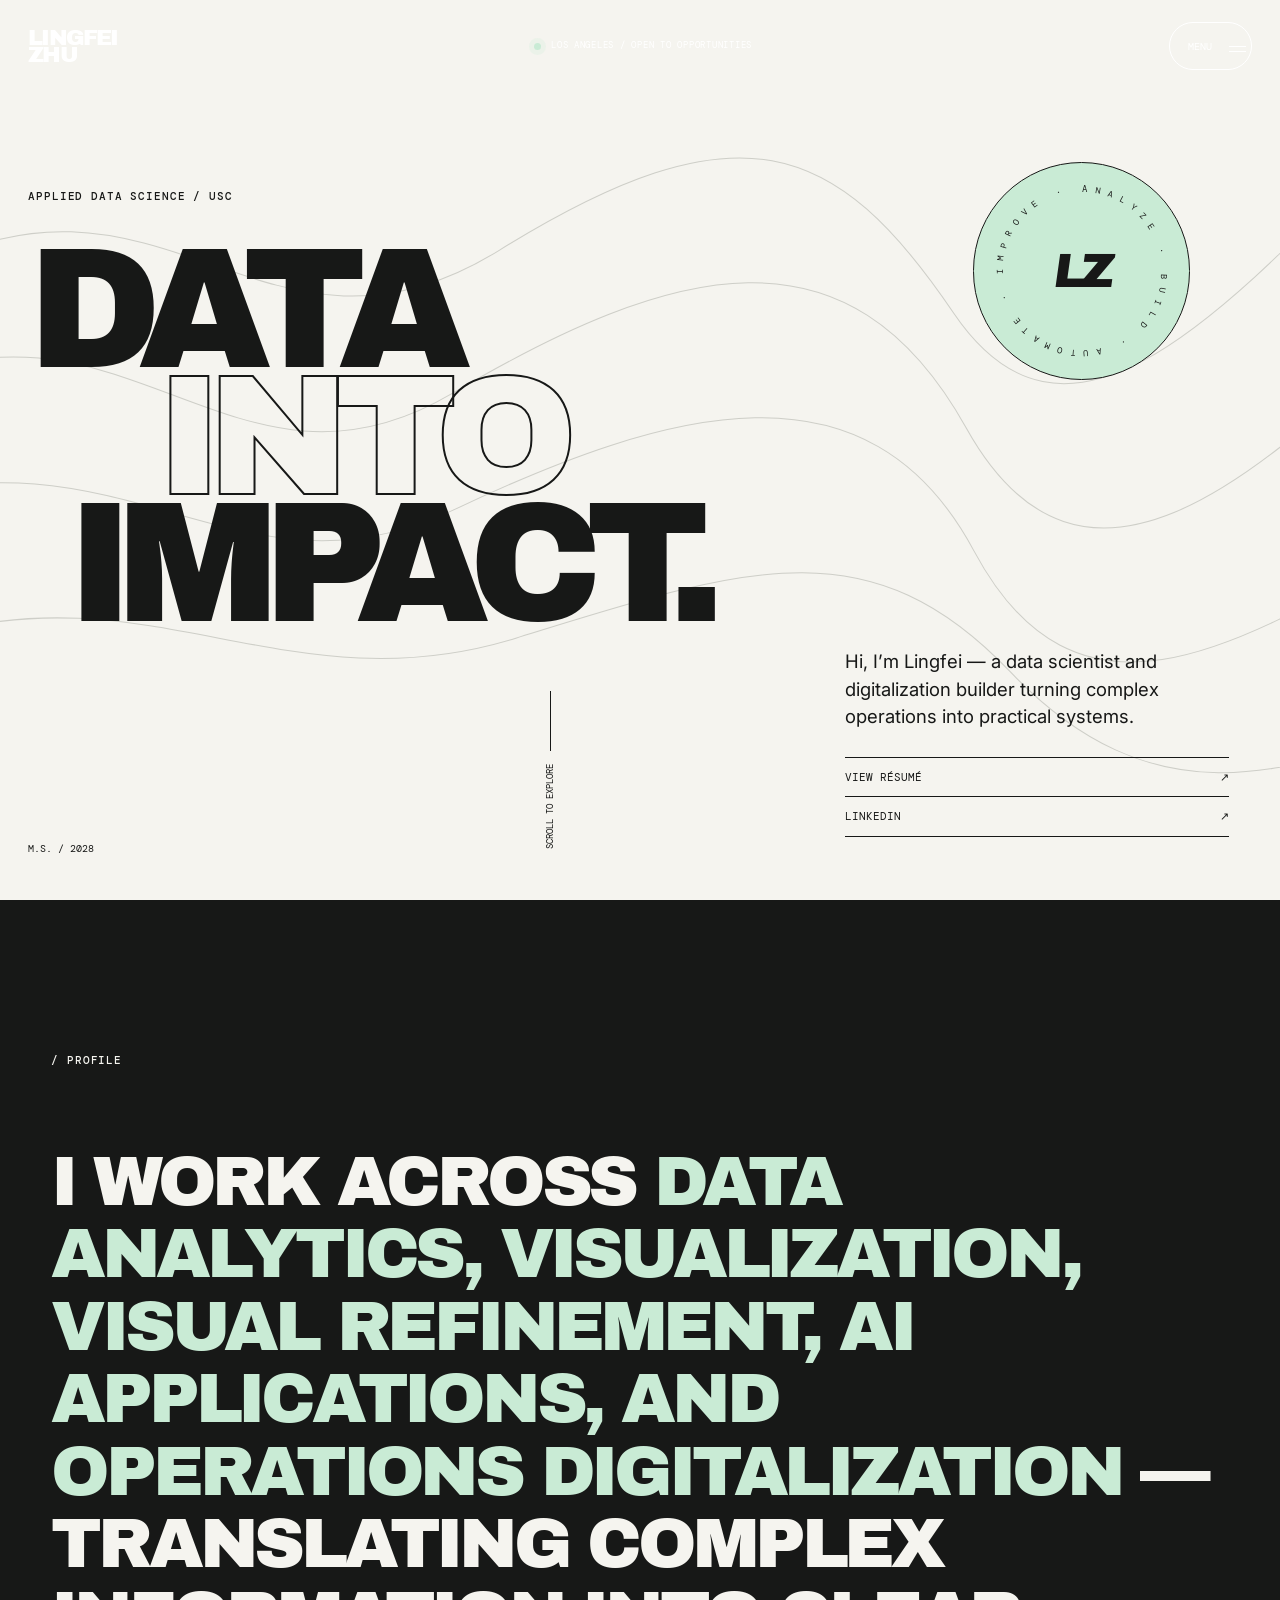
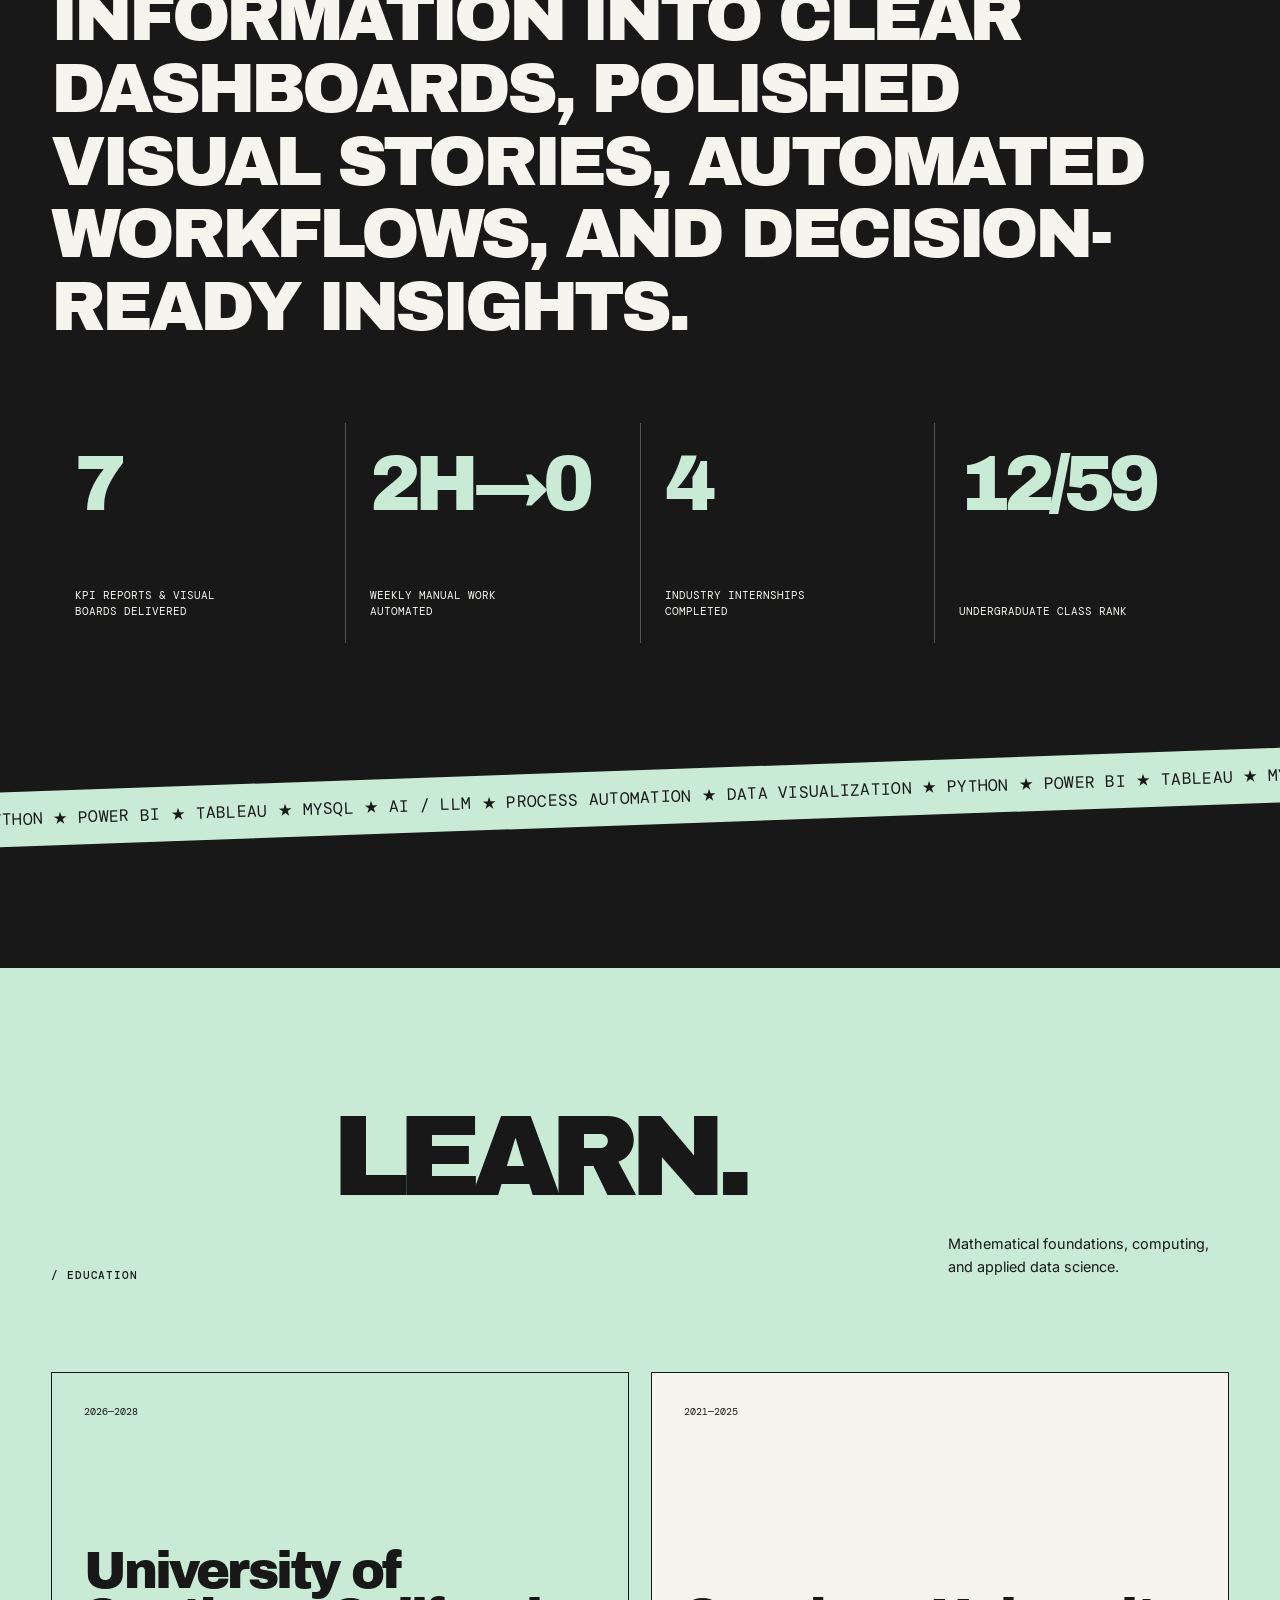
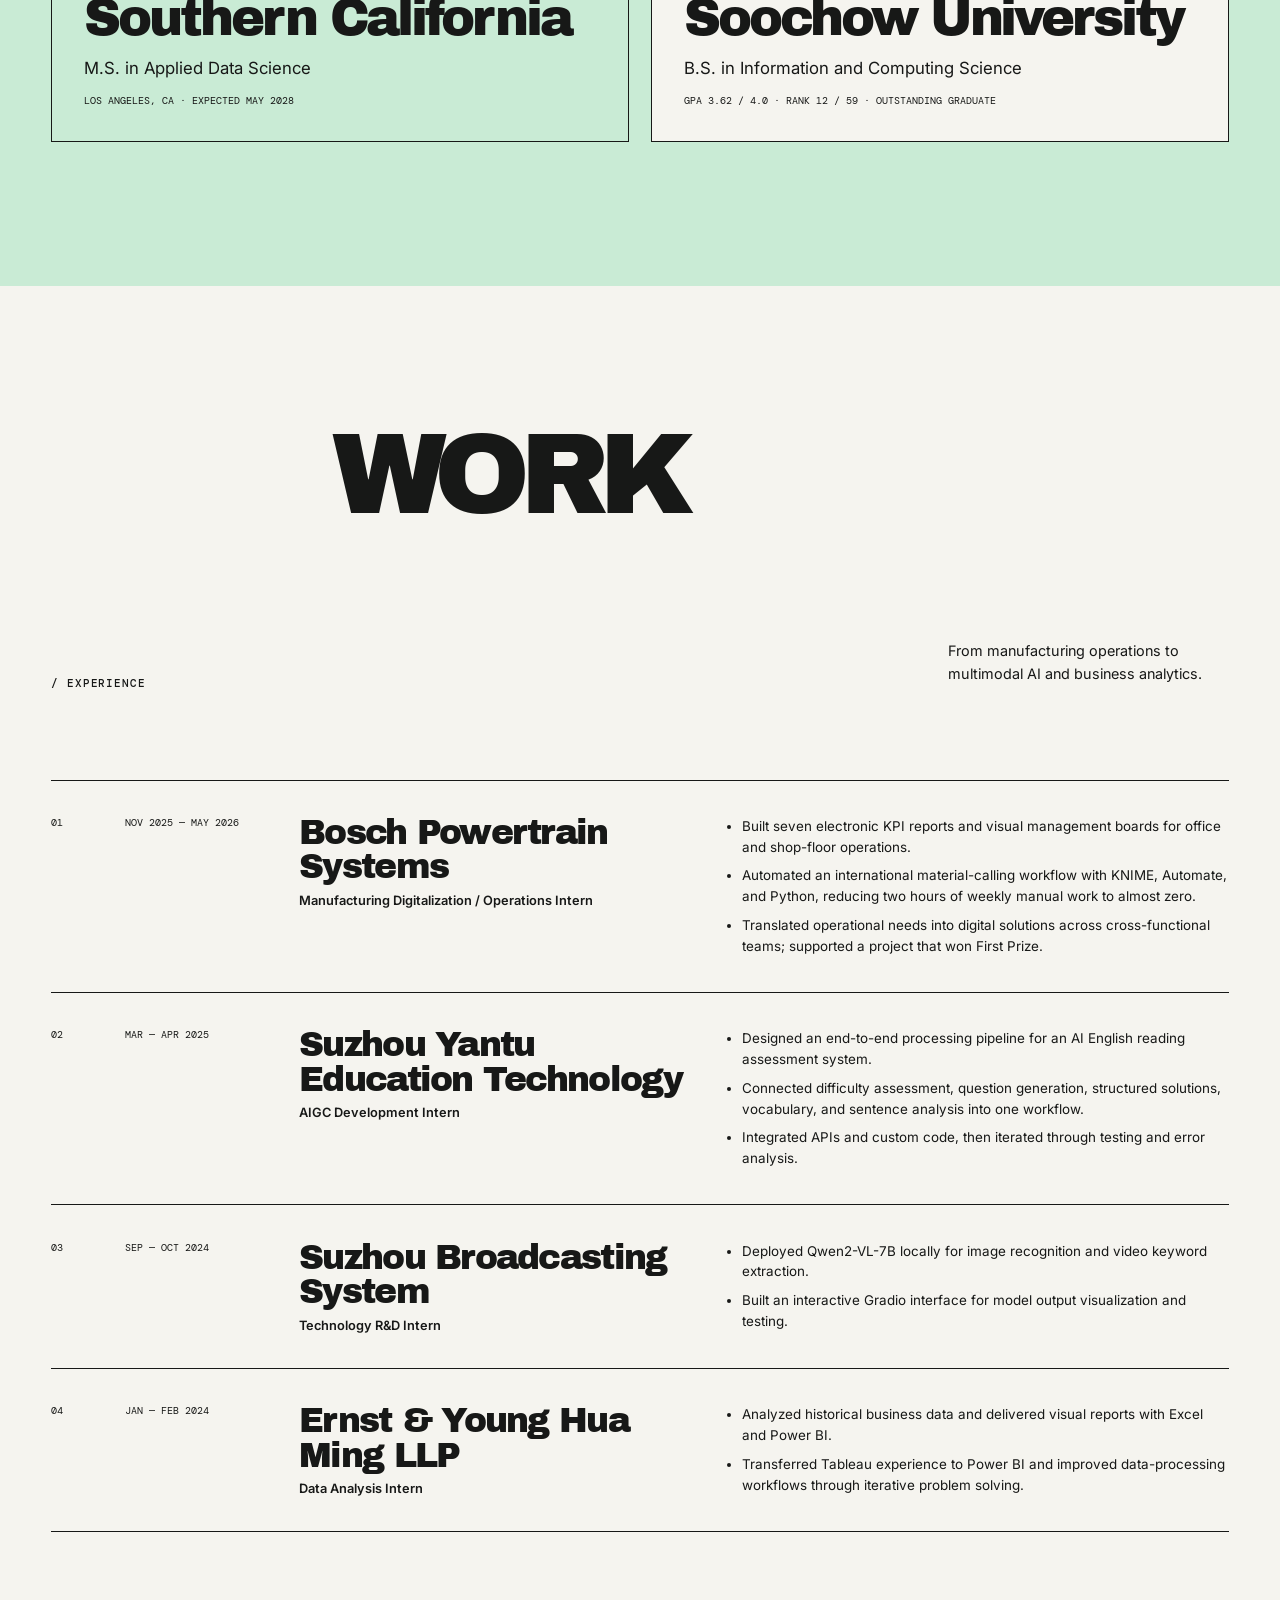
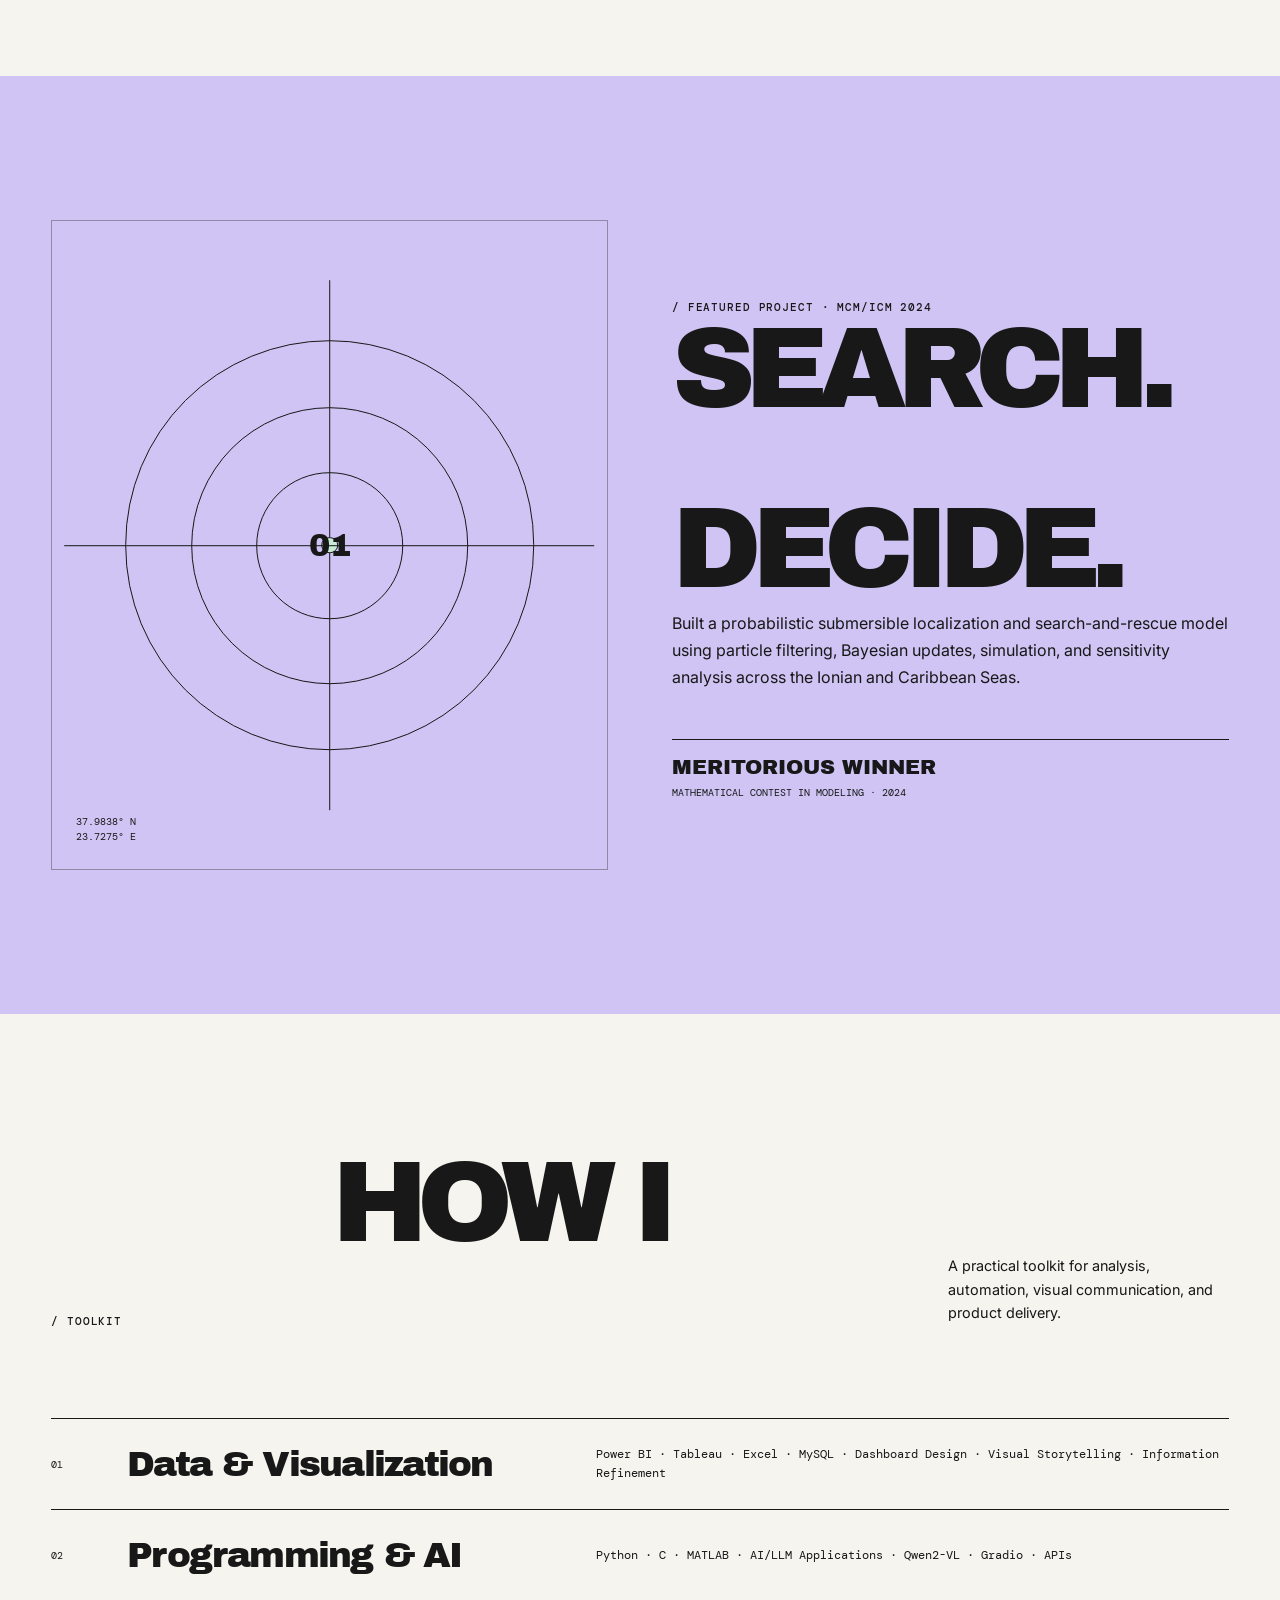
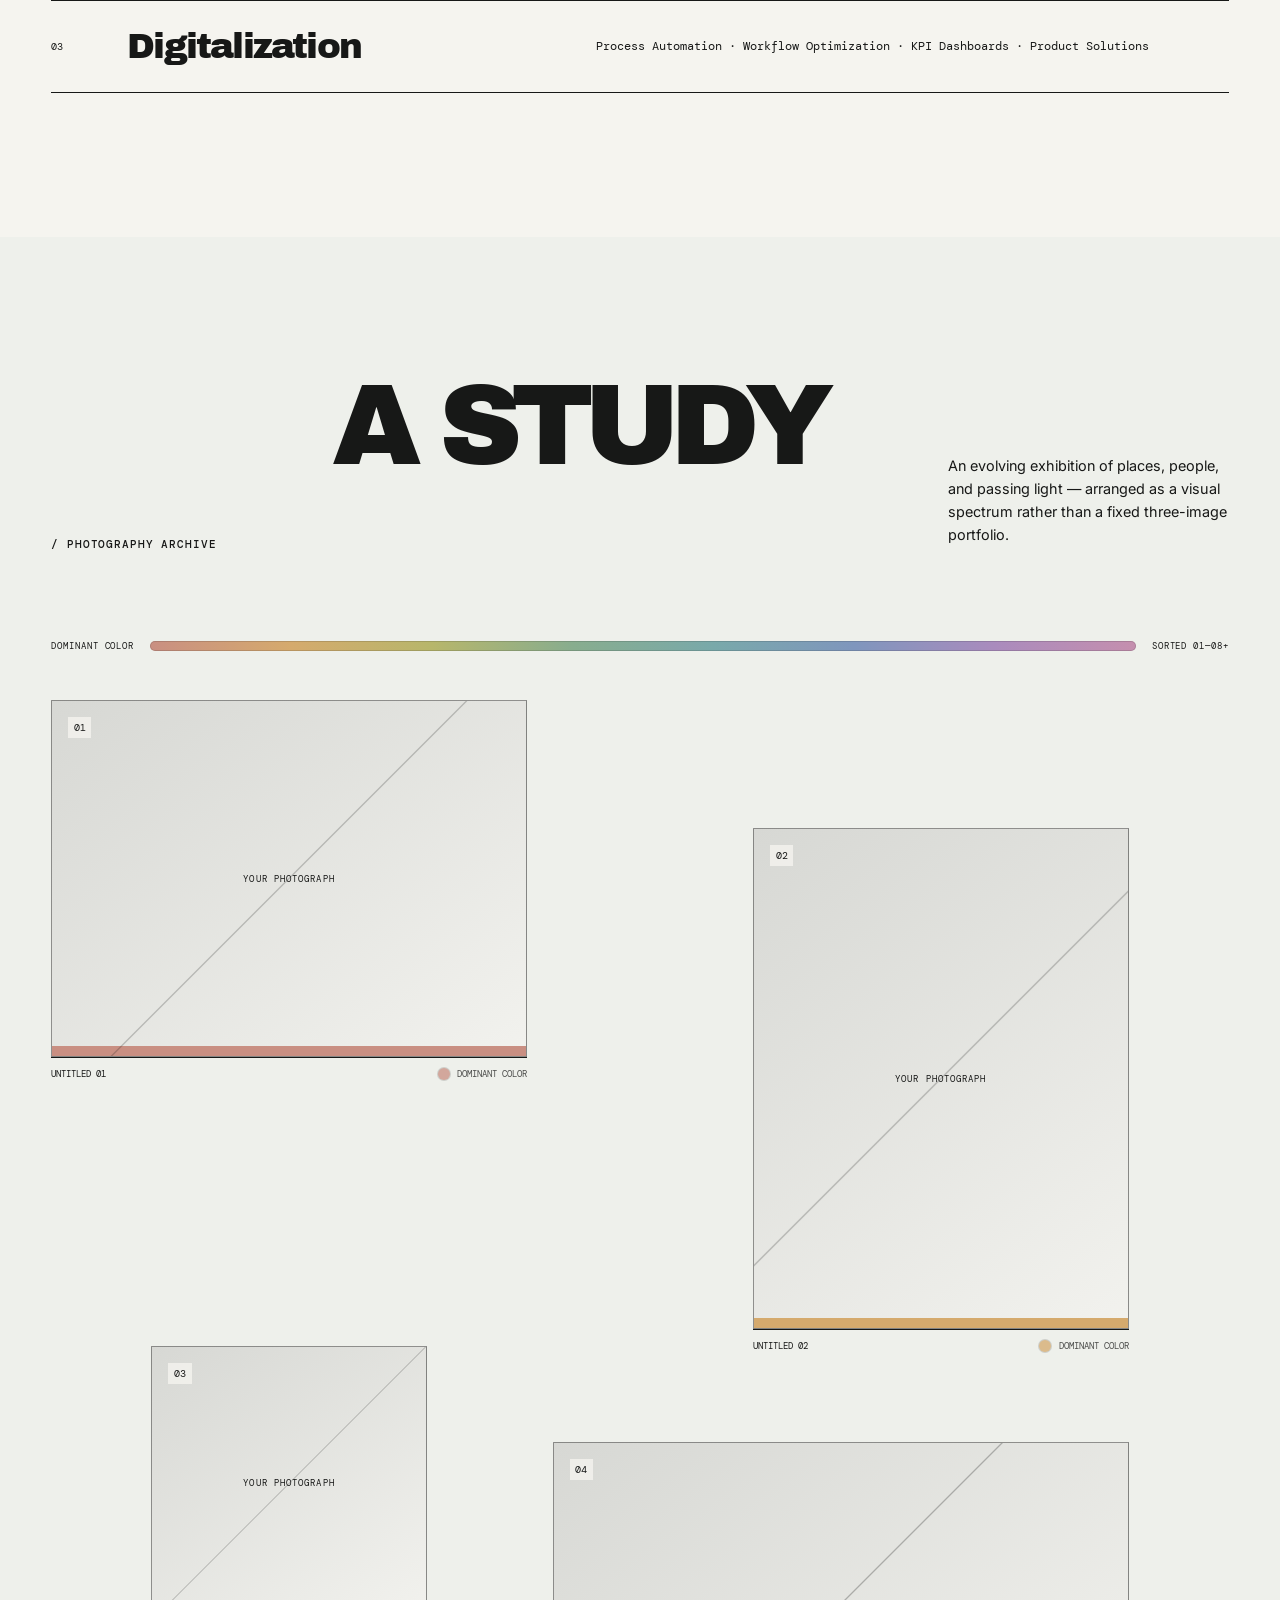
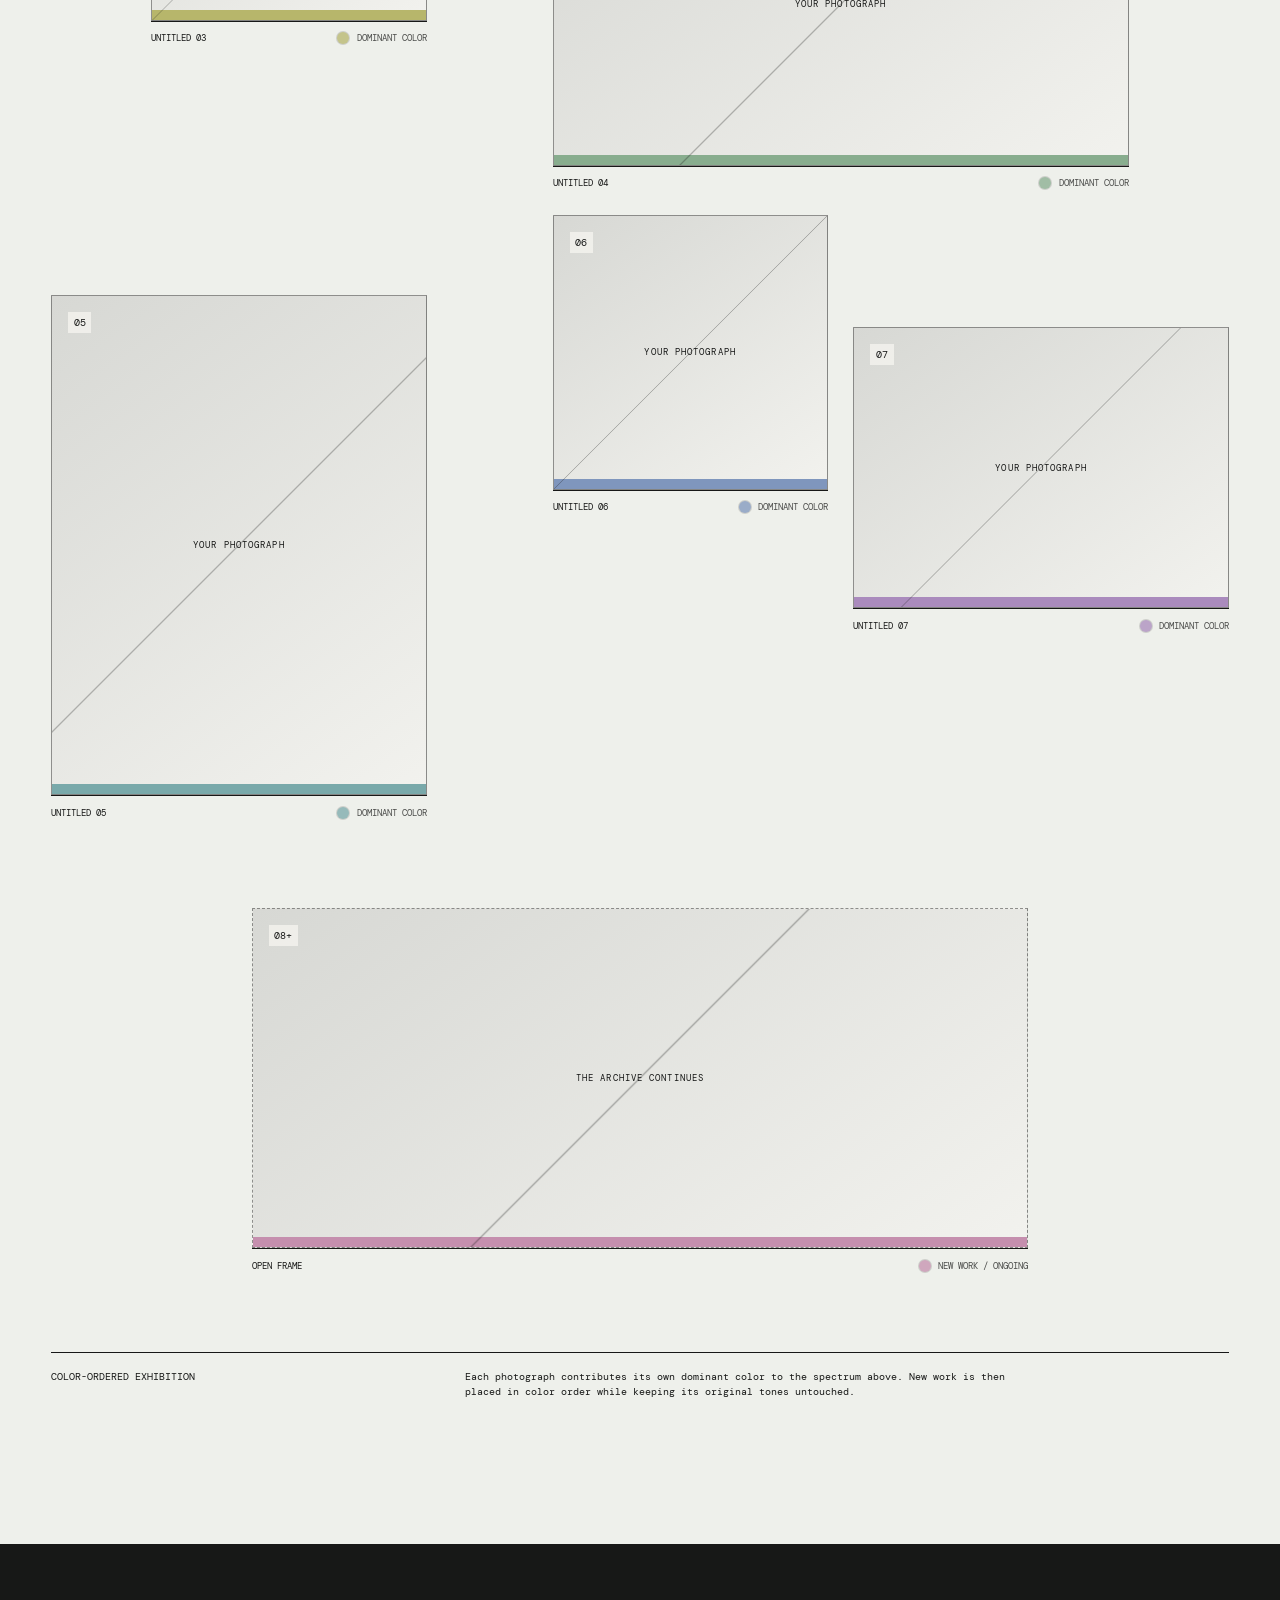
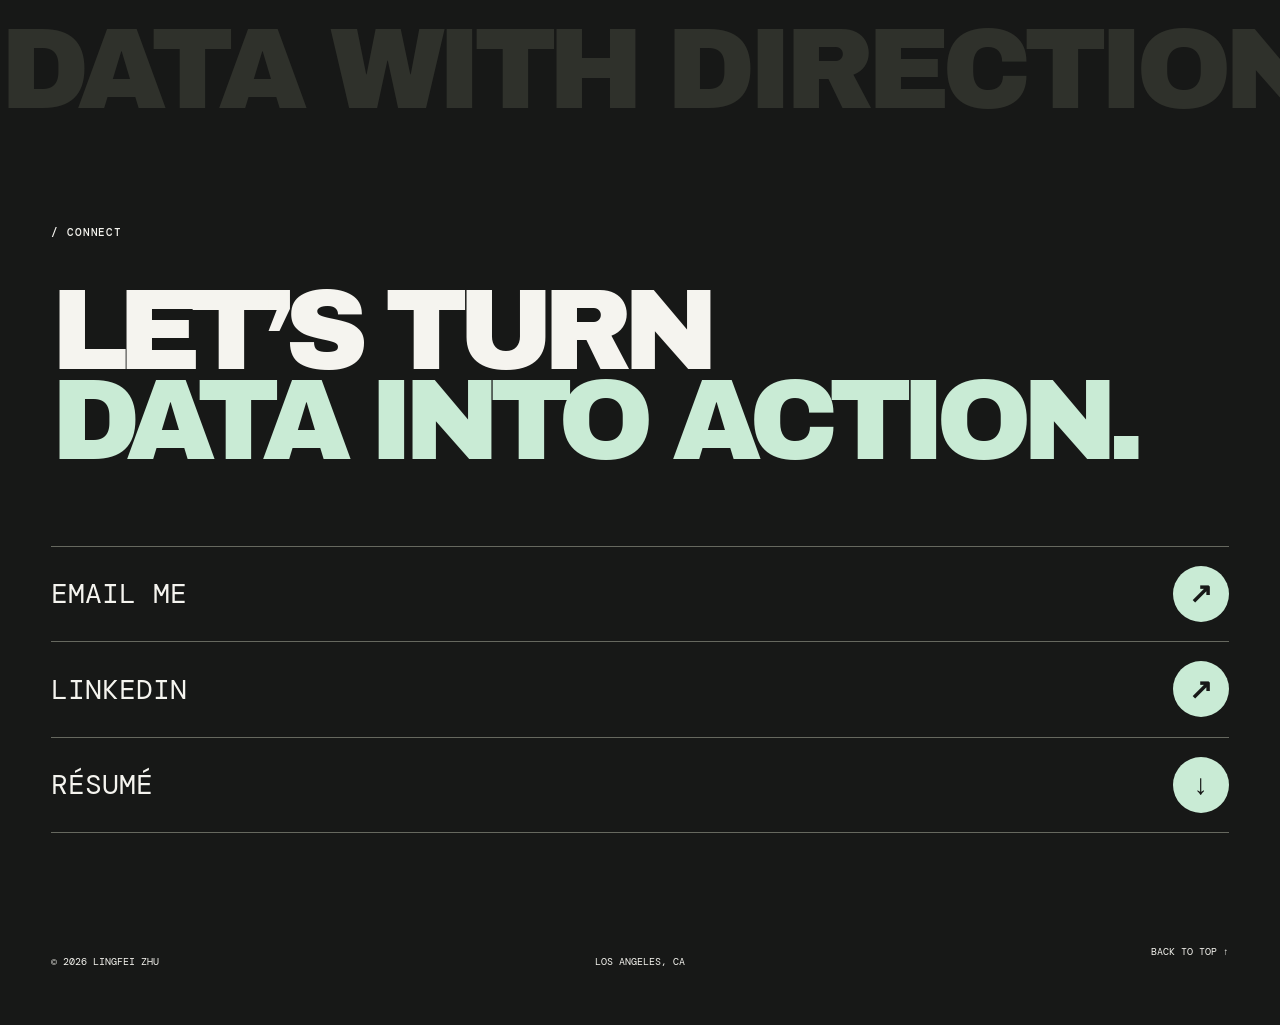
==== index.html @ fb50cec1 "Add files via upload" ====
<!doctype html>
<html lang="en">
<head>
  <meta charset="UTF-8" /><meta name="viewport" content="width=device-width, initial-scale=1.0" />
  <meta name="theme-color" content="#cfc4f4" />
  <meta name="description" content="Lingfei Zhu — Applied Data Science graduate student building practical data, AI, and digitalization solutions." />
  <title>Lingfei Zhu — Applied Data Science</title>
  <link rel="preconnect" href="https://fonts.googleapis.com" /><link rel="preconnect" href="https://fonts.gstatic.com" crossorigin />
  <link href="https://fonts.googleapis.com/css2?family=Archivo+Black&family=DM+Mono:wght@300;400;500&family=Inter:wght@400;500;600&display=swap" rel="stylesheet" />
  <link rel="stylesheet" href="styles.css" /><script src="script.js" defer></script>
</head>
<body>
  <div class="loader" aria-hidden="true"><div class="loader-mark">LZ<span>↗</span></div><p>LOADING PROFILE / <b data-loader-count>00</b></p></div>
  <header class="site-header">
    <a class="wordmark magnetic" href="#top" aria-label="Back to top"><span>LINGFEI</span><span>ZHU</span></a>
    <div class="status"><i></i> LOS ANGELES / OPEN TO OPPORTUNITIES</div>
    <button class="menu-toggle magnetic" type="button" aria-expanded="false" aria-controls="site-nav"><span>MENU</span><i></i><i></i></button>
    <nav id="site-nav" aria-label="Main navigation">
      <a href="#experience"><small>01</small>Experience</a><a href="#project"><small>02</small>Project</a><a href="#photography"><small>03</small>Photography</a><a href="#contact"><small>04</small>Contact</a>
      <div class="nav-foot">APPLIED DATA SCIENCE<br />DATA · AI · DIGITALIZATION</div>
    </nav>
  </header>
  <main id="top">
    <section class="hero" aria-labelledby="hero-title">
      <div class="contour" aria-hidden="true"><svg viewBox="0 0 1000 700" fill="none"><path d="M-80 219C125 96 203 310 390 194s263-87 355 49 215-5 354-146"/><path d="M-98 305c193-98 278 103 451 1s310-138 402 27 231 33 347-75"/><path d="M-105 394c201-69 290 83 459 3s324-123 407 32 212 71 357-12"/><path d="M-61 497c178-55 286 55 464 0s275-90 386 26 214 82 328 39"/></svg></div>
      <p class="eyebrow reveal">APPLIED DATA SCIENCE / USC</p>
      <h1 id="hero-title" class="reveal"><span>DATA</span><span class="outline">INTO</span><span>IMPACT.</span></h1>
      <div class="hero-orbit" aria-hidden="true"><span class="orbit-copy">ANALYZE · BUILD · AUTOMATE · IMPROVE · </span><b>LZ</b></div>
      <div class="hero-meta reveal"><p>Hi, I’m Lingfei — a data scientist and digitalization builder turning complex operations into practical systems.</p><div class="hero-actions"><a class="text-link magnetic" href="ZHU_LINGFEI_Resume.pdf" target="_blank">VIEW RÉSUMÉ <span>↗</span></a><a class="text-link magnetic" href="https://www.linkedin.com/in/lingfeizhu0505/" target="_blank" rel="noreferrer">LINKEDIN <span>↗</span></a></div></div>
      <div class="hero-index">M.S. / 2028</div><div class="scroll-cue">SCROLL TO EXPLORE <i></i></div>
    </section>

    <section class="intro section-pad">
      <p class="section-label reveal">/ PROFILE</p>
      <p class="intro-copy reveal">I work across <span>data analytics, visualization, visual refinement, AI applications, and operations digitalization</span> — translating complex information into clear dashboards, polished visual stories, automated workflows, and decision-ready insights.</p>
      <div class="stats reveal"><article><strong>7</strong><span>KPI reports &amp; visual boards delivered</span></article><article><strong>2H→0</strong><span>Weekly manual work automated</span></article><article><strong>4</strong><span>Industry internships completed</span></article><article><strong>12/59</strong><span>Undergraduate class rank</span></article></div>
      <div class="ticker" aria-hidden="true"><div>PYTHON ★ POWER BI ★ TABLEAU ★ MYSQL ★ AI / LLM ★ PROCESS AUTOMATION ★ DATA VISUALIZATION ★ PYTHON ★ POWER BI ★ TABLEAU ★ MYSQL ★ AI / LLM ★ PROCESS AUTOMATION ★ DATA VISUALIZATION ★ </div></div>
    </section>

    <section class="education section-pad" aria-labelledby="education-title">
      <div class="section-head reveal"><p class="section-label">/ EDUCATION</p><h2 id="education-title">LEARN.<br/><span>APPLY.</span></h2><p>Mathematical foundations, computing, and applied data science.</p></div>
      <div class="education-grid"><article class="education-card reveal"><div class="edu-year">2026—2028</div><h3>University of Southern California</h3><p>M.S. in Applied Data Science</p><small>LOS ANGELES, CA · EXPECTED MAY 2028</small></article><article class="education-card reveal"><div class="edu-year">2021—2025</div><h3>Soochow University</h3><p>B.S. in Information and Computing Science</p><small>GPA 3.62 / 4.0 · RANK 12 / 59 · OUTSTANDING GRADUATE</small></article></div>
    </section>

    <section id="experience" class="experience section-pad" aria-labelledby="experience-title">
      <div class="section-head reveal"><p class="section-label">/ EXPERIENCE</p><h2 id="experience-title">WORK<br/><span>IN MOTION.</span></h2><p>From manufacturing operations to multimodal AI and business analytics.</p></div>
      <div class="timeline">
        <article class="role reveal"><div class="role-no">01</div><div class="role-date">NOV 2025 — MAY 2026</div><div class="role-main"><h3>Bosch Powertrain Systems</h3><p>Manufacturing Digitalization / Operations Intern</p></div><ul><li>Built seven electronic KPI reports and visual management boards for office and shop-floor operations.</li><li>Automated an international material-calling workflow with KNIME, Automate, and Python, reducing two hours of weekly manual work to almost zero.</li><li>Translated operational needs into digital solutions across cross-functional teams; supported a project that won First Prize.</li></ul></article>
        <article class="role reveal"><div class="role-no">02</div><div class="role-date">MAR — APR 2025</div><div class="role-main"><h3>Suzhou Yantu Education Technology</h3><p>AIGC Development Intern</p></div><ul><li>Designed an end-to-end processing pipeline for an AI English reading assessment system.</li><li>Connected difficulty assessment, question generation, structured solutions, vocabulary, and sentence analysis into one workflow.</li><li>Integrated APIs and custom code, then iterated through testing and error analysis.</li></ul></article>
        <article class="role reveal"><div class="role-no">03</div><div class="role-date">SEP — OCT 2024</div><div class="role-main"><h3>Suzhou Broadcasting System</h3><p>Technology R&amp;D Intern</p></div><ul><li>Deployed Qwen2-VL-7B locally for image recognition and video keyword extraction.</li><li>Built an interactive Gradio interface for model output visualization and testing.</li></ul></article>
        <article class="role reveal"><div class="role-no">04</div><div class="role-date">JAN — FEB 2024</div><div class="role-main"><h3>Ernst &amp; Young Hua Ming LLP</h3><p>Data Analysis Intern</p></div><ul><li>Analyzed historical business data and delivered visual reports with Excel and Power BI.</li><li>Transferred Tableau experience to Power BI and improved data-processing workflows through iterative problem solving.</li></ul></article>
      </div>
    </section>

    <section id="project" class="project section-pad" aria-labelledby="project-title"><div class="project-visual" aria-hidden="true"><div class="sonar"><i></i><i></i><i></i><b>01</b></div><div class="coordinates">37.9838° N<br/>23.7275° E</div></div><div class="project-copy reveal"><p class="section-label">/ FEATURED PROJECT · MCM/ICM 2024</p><h2 id="project-title">SEARCH.<br/><span>LOCATE.</span><br/>DECIDE.</h2><p>Built a probabilistic submersible localization and search-and-rescue model using particle filtering, Bayesian updates, simulation, and sensitivity analysis across the Ionian and Caribbean Seas.</p><div class="project-award"><strong>MERITORIOUS WINNER</strong><span>MATHEMATICAL CONTEST IN MODELING · 2024</span></div></div></section>

    <section class="skills section-pad" aria-labelledby="skills-title"><div class="section-head reveal"><p class="section-label">/ TOOLKIT</p><h2 id="skills-title">HOW I<br/><span>BUILD.</span></h2><p>A practical toolkit for analysis, automation, visual communication, and product delivery.</p></div><div class="skill-list reveal"><article><span>01</span><h3>Data &amp; Visualization</h3><p>Power BI · Tableau · Excel · MySQL · Dashboard Design · Visual Storytelling · Information Refinement</p></article><article><span>02</span><h3>Programming &amp; AI</h3><p>Python · C · MATLAB · AI/LLM Applications · Qwen2-VL · Gradio · APIs</p></article><article><span>03</span><h3>Digitalization</h3><p>Process Automation · Workflow Optimization · KPI Dashboards · Product Solutions</p></article></div></section>

    <section id="photography" class="photography section-pad" aria-labelledby="photography-title">
      <div class="photo-head reveal"><p class="section-label">/ PHOTOGRAPHY ARCHIVE</p><h2 id="photography-title">A STUDY<br/><span>IN COLOR.</span></h2><p>An evolving exhibition of places, people, and passing light — arranged as a visual spectrum rather than a fixed three-image portfolio.</p></div>
      <div class="gallery-spectrum reveal" aria-label="Photographs sorted by their dominant colors"><span>DOMINANT COLOR</span><i data-photo-spectrum></i><span>SORTED 01—08+</span></div>
      <div class="exhibition-grid">
        <figure class="exhibit reveal" data-hue="10" data-color="#c98f82" style="--photo-color:#c98f82"><div><b>01</b><span>YOUR PHOTOGRAPH</span></div><figcaption><em>UNTITLED 01</em><small>DOMINANT COLOR</small></figcaption></figure>
        <figure class="exhibit reveal" data-hue="35" data-color="#d5aa6d" style="--photo-color:#d5aa6d"><div><b>02</b><span>YOUR PHOTOGRAPH</span></div><figcaption><em>UNTITLED 02</em><small>DOMINANT COLOR</small></figcaption></figure>
        <figure class="exhibit reveal" data-hue="72" data-color="#b7b66b" style="--photo-color:#b7b66b"><div><b>03</b><span>YOUR PHOTOGRAPH</span></div><figcaption><em>UNTITLED 03</em><small>DOMINANT COLOR</small></figcaption></figure>
        <figure class="exhibit reveal" data-hue="127" data-color="#88ad8e" style="--photo-color:#88ad8e"><div><b>04</b><span>YOUR PHOTOGRAPH</span></div><figcaption><em>UNTITLED 04</em><small>DOMINANT COLOR</small></figcaption></figure>
        <figure class="exhibit reveal" data-hue="181" data-color="#79a9aa" style="--photo-color:#79a9aa"><div><b>05</b><span>YOUR PHOTOGRAPH</span></div><figcaption><em>UNTITLED 05</em><small>DOMINANT COLOR</small></figcaption></figure>
        <figure class="exhibit reveal" data-hue="219" data-color="#7f96bd" style="--photo-color:#7f96bd"><div><b>06</b><span>YOUR PHOTOGRAPH</span></div><figcaption><em>UNTITLED 06</em><small>DOMINANT COLOR</small></figcaption></figure>
        <figure class="exhibit reveal" data-hue="280" data-color="#aa8bbd" style="--photo-color:#aa8bbd"><div><b>07</b><span>YOUR PHOTOGRAPH</span></div><figcaption><em>UNTITLED 07</em><small>DOMINANT COLOR</small></figcaption></figure>
        <figure class="exhibit reveal" data-hue="328" data-color="#c58fae" style="--photo-color:#c58fae"><div><b>08+</b><span>THE ARCHIVE CONTINUES</span></div><figcaption><em>OPEN FRAME</em><small>NEW WORK / ONGOING</small></figcaption></figure>
      </div>
      <div class="archive-foot reveal"><p>COLOR-ORDERED EXHIBITION</p><p>Each photograph contributes its own dominant color to the spectrum above. New work is then placed in color order while keeping its original tones untouched.</p></div>
    </section>

    <section id="contact" class="contact" aria-labelledby="contact-title"><div class="contact-track" aria-hidden="true">DATA WITH DIRECTION · DATA WITH DIRECTION · </div><div class="contact-inner"><p class="section-label reveal">/ CONNECT</p><h2 id="contact-title" class="reveal">LET’S TURN<br/><span>DATA INTO ACTION.</span></h2><div class="contact-links reveal"><a class="contact-button magnetic" href="mailto:ztavel0505@gmail.com"><span>EMAIL ME</span><b>↗</b></a><a class="contact-button magnetic" href="https://www.linkedin.com/in/lingfeizhu0505/" target="_blank" rel="noreferrer"><span>LINKEDIN</span><b>↗</b></a><a class="contact-button magnetic" href="ZHU_LINGFEI_Resume.pdf" target="_blank"><span>RÉSUMÉ</span><b>↓</b></a></div><div class="contact-foot"><p>© <span data-year></span> LINGFEI ZHU</p><p>LOS ANGELES, CA</p><a href="#top">BACK TO TOP ↑</a></div></div></section>
  </main>
</body>
</html>
---- styles.css ----
:root{--ink:#171817;--paper:#f5f4ef;--acid:#c9ebd5;--soft:#dce5de;--violet:#cfc4f4;--lavender:#d9cff5;--mint:#c9ebd5;--mono:"DM Mono",monospace;--display:"Archivo Black",sans-serif;--body:"Inter",sans-serif}*{box-sizing:border-box}html{scroll-behavior:smooth}body{margin:0;overflow-x:hidden;background:var(--paper);color:var(--ink);font-family:var(--body)}a{color:inherit;text-decoration:none}button{color:inherit}::selection{background:var(--violet);color:var(--ink)}
.loader{position:fixed;inset:0;z-index:100;display:grid;place-items:center;background:var(--acid);clip-path:inset(0);transition:clip-path 1s cubic-bezier(.77,0,.18,1)}.loader.done{clip-path:inset(0 0 100% 0);pointer-events:none}.loader-mark{font:4.2rem/1 var(--display);letter-spacing:-.12em;transform:skew(-8deg)}.loader-mark span{margin-left:.2em;font-size:1.3rem;vertical-align:top}.loader p{position:absolute;bottom:2rem;font:500 .68rem/1 var(--mono);letter-spacing:.08em}
.site-header{position:fixed;z-index:50;inset:0 0 auto;height:92px;display:flex;align-items:center;justify-content:space-between;padding:15px 2.2vw;color:var(--ink)}.wordmark{position:relative;z-index:2;display:flex;flex-direction:column;color:#fff;font:1.4rem/.77 var(--display);letter-spacing:-.08em;mix-blend-mode:difference}.status{position:relative;z-index:2;display:flex;align-items:center;gap:.6rem;color:#fff;font:.58rem/1 var(--mono);letter-spacing:.08em;mix-blend-mode:difference}.status i{width:7px;height:7px;border-radius:50%;background:var(--mint);box-shadow:0 0 0 5px rgba(201,235,213,.22)}.menu-toggle{position:relative;z-index:2;width:83px;height:48px;display:grid;grid-template-columns:1fr 20px;place-items:center;border:1px solid;border-radius:100px;background:transparent;color:#fff;font:.62rem var(--mono);cursor:pointer;mix-blend-mode:difference}.menu-toggle i{grid-column:2;position:absolute;width:17px;height:1px;background:currentColor;transition:transform .35s}.menu-toggle i:last-child{transform:translateY(5px)}.menu-toggle[aria-expanded=true] i{transform:rotate(45deg)}.menu-toggle[aria-expanded=true] i:last-child{transform:rotate(-45deg)}nav{position:fixed;z-index:1;inset:0;padding:15vh 7vw 6vh;display:flex;flex-direction:column;justify-content:center;background:var(--violet);clip-path:circle(0 at calc(100% - 5vw) 45px);transition:clip-path .8s cubic-bezier(.75,0,.2,1)}nav.open{clip-path:circle(150% at calc(100% - 5vw) 45px)}.site-header:has(nav.open) .wordmark,.site-header:has(nav.open) .status,.site-header:has(nav.open) .menu-toggle{color:var(--ink);mix-blend-mode:normal}nav a{width:max-content;font:clamp(3.2rem,7.5vw,7rem)/.88 var(--display);text-transform:uppercase;letter-spacing:-.085em;transition:transform .25s}nav a:hover{transform:translateX(2vw)}nav a small{display:inline-block;width:3.5rem;font:.65rem var(--mono);letter-spacing:0;vertical-align:top}.nav-foot{margin-top:4vh;font:.64rem/1.5 var(--mono)}
.hero{position:relative;min-height:100svh;padding:20vh 2.2vw 5vh;overflow:hidden}.contour{position:absolute;inset:0;opacity:.5;pointer-events:none}.contour svg{width:100%;height:100%;stroke:#a8aaa2;stroke-width:.8;vector-effect:non-scaling-stroke}.eyebrow,.section-label{position:relative;z-index:2;font:500 .68rem/1 var(--mono);letter-spacing:.08em}.hero h1{position:relative;z-index:2;display:flex;flex-direction:column;width:max-content;margin:5vh 0 0;font:clamp(4.5rem,13.4vw,13rem)/.74 var(--display);letter-spacing:-.095em;text-transform:uppercase}.hero h1 .outline{color:transparent;-webkit-text-stroke:2px var(--ink);transform:translateX(10vw)}.hero h1 span:last-child{transform:translateX(3vw)}.hero-orbit{position:absolute;z-index:3;top:18%;right:7%;width:clamp(130px,17vw,240px);aspect-ratio:1;display:grid;place-items:center;border:1px solid;border-radius:50%;background:var(--acid);animation:float 5s ease-in-out infinite}.hero-orbit b{font:3rem/1 var(--display);letter-spacing:-.12em;transform:skew(-8deg)}.orbit-copy{position:absolute;inset:6px;font:.54rem var(--mono);letter-spacing:.08em;animation:spin 12s linear infinite}.hero-meta{position:absolute;right:4vw;bottom:7vh;z-index:2;width:30vw;min-width:300px}.hero-meta>p{font-size:clamp(1rem,1.45vw,1.35rem);line-height:1.5}.hero-actions{margin-top:1.6rem}.text-link{display:flex;justify-content:space-between;padding:.8rem 0;border-top:1px solid;font:.66rem var(--mono)}.text-link:last-child{border-bottom:1px solid}.hero-index{position:absolute;left:2.2vw;bottom:5vh;font:.6rem var(--mono)}.scroll-cue{position:absolute;bottom:5vh;left:43%;display:flex;align-items:center;gap:.8rem;font:.55rem var(--mono);transform:rotate(-90deg);transform-origin:left center}.scroll-cue i{width:60px;height:1px;background:var(--ink);transform-origin:left;animation:pulse 1.7s ease-in-out infinite}
.section-pad{padding:9rem 4vw}.intro{position:relative;overflow:hidden;background:var(--ink);color:var(--paper)}.intro-copy{max-width:1200px;margin:5rem 0;font:clamp(2.5rem,5.5vw,5.5rem)/1.03 var(--display);letter-spacing:-.06em;text-transform:uppercase}.intro-copy span{color:var(--acid)}.stats{display:grid;grid-template-columns:repeat(4,1fr);gap:1px;margin-bottom:8rem;background:#55574f}.stats article{min-height:220px;padding:1.5rem;display:flex;flex-direction:column;justify-content:space-between;background:var(--ink)}.stats strong{color:var(--acid);font:clamp(3rem,6vw,6rem)/1 var(--display);letter-spacing:-.08em}.stats span{max-width:180px;font:.68rem/1.5 var(--mono);text-transform:uppercase}.ticker{margin-inline:-4vw;padding-block:1rem;overflow:hidden;background:var(--acid);color:var(--ink);white-space:nowrap;transform:rotate(-2deg) scale(1.03)}.ticker div{width:max-content;font:1rem var(--mono);animation:marquee 28s linear infinite}
.section-head{display:grid;grid-template-columns:1fr 2.2fr 1fr;align-items:end;margin-bottom:5rem}.section-head h2,.project h2,.photo-head h2,.contact h2{margin:0;font:clamp(4rem,9vw,9rem)/.78 var(--display);letter-spacing:-.09em}.section-head h2 span,.project h2 span,.photo-head h2 span,.contact h2 span{color:transparent;-webkit-text-stroke:1.5px currentColor}.section-head>p:last-child{font-size:.9rem;line-height:1.6}.education{background:var(--acid)}.education-grid{display:grid;grid-template-columns:1fr 1fr;gap:1.4rem}.education-card{min-height:370px;padding:2rem;display:flex;flex-direction:column;border:1px solid}.education-card:nth-child(2){background:var(--paper)}.edu-year{font:.65rem var(--mono)}.education-card h3{max-width:700px;margin:auto 0 1rem;font:clamp(2.2rem,4vw,4.5rem)/.92 var(--display);letter-spacing:-.06em}.education-card p{margin:0 0 1rem;font-size:1.05rem}.education-card small{font:.62rem/1.5 var(--mono)}
.experience{background:var(--paper)}.timeline{border-top:1px solid}.role{display:grid;grid-template-columns:50px 150px minmax(280px,1.2fr) 1.5fr;gap:1.5rem;padding:2.2rem 0;border-bottom:1px solid}.role-no,.role-date{font:.6rem/1.4 var(--mono)}.role-main h3{margin:0 0 .5rem;font:clamp(1.5rem,2.7vw,3rem)/1 var(--display);letter-spacing:-.05em}.role-main p{margin:0;font-size:.8rem;font-weight:600}.role ul{margin:0;padding-left:1rem;font-size:.84rem;line-height:1.55}.role li+li{margin-top:.5rem}
.project{display:grid;grid-template-columns:1fr 1fr;gap:5vw;min-height:100vh;background:var(--violet);color:var(--ink)}.project-visual{position:relative;min-height:650px;overflow:hidden;border:1px solid rgba(23,24,23,.35)}.sonar{position:absolute;inset:50% auto auto 50%;width:min(32vw,480px);aspect-ratio:1;border:1px solid;border-radius:50%;transform:translate(-50%,-50%)}.sonar i{position:absolute;inset:16%;border:1px solid;border-radius:50%}.sonar i:nth-child(2){inset:32%}.sonar i:nth-child(3){inset:48%;background:var(--mint)}.sonar:before,.sonar:after{content:"";position:absolute;background:var(--ink)}.sonar:before{left:50%;top:-15%;width:1px;height:130%}.sonar:after{top:50%;left:-15%;height:1px;width:130%}.sonar b{position:absolute;z-index:2;left:50%;top:50%;color:var(--ink);font:2rem var(--display);transform:translate(-50%,-50%)}.coordinates{position:absolute;left:1.5rem;bottom:1.5rem;font:.62rem/1.6 var(--mono)}.project-copy{align-self:center}.project-copy>p:nth-of-type(2){max-width:650px;font-size:1rem;line-height:1.7}.project-award{margin-top:3rem;padding-top:1rem;display:flex;flex-direction:column;gap:.5rem;border-top:1px solid}.project-award strong{font:1.3rem var(--display)}.project-award span{font:.6rem var(--mono)}
.skills{background:var(--paper)}.skill-list{border-top:1px solid}.skill-list article{display:grid;grid-template-columns:60px 1fr 1.4fr;align-items:center;gap:1rem;padding:1.6rem 0;border-bottom:1px solid}.skill-list span{font:.62rem var(--mono)}.skill-list h3{margin:0;font:clamp(1.4rem,2.8vw,3rem) var(--display);letter-spacing:-.05em}.skill-list p{margin:0;font:.75rem/1.6 var(--mono)}
.photography{background:#eef0eb}.photo-head{display:grid;grid-template-columns:1fr 2.2fr 1fr;align-items:end;margin-bottom:5rem}.photo-head h2{grid-column:2}.photo-head>p:last-child{font-size:.9rem;line-height:1.6}.gallery-spectrum{display:grid;grid-template-columns:auto 1fr auto;align-items:center;gap:1rem;margin-bottom:3rem;font:.58rem var(--mono);letter-spacing:.1em}.gallery-spectrum i{height:10px;border-radius:20px;background:linear-gradient(90deg,#c98f82,#d5aa6d,#b7b66b,#88ad8e,#79a9aa,#7f96bd,#aa8bbd,#c58fae);box-shadow:inset 0 0 0 1px rgba(23,24,23,.15)}.exhibition-grid{display:grid;grid-template-columns:repeat(12,1fr);grid-auto-flow:dense;gap:clamp(1rem,2vw,2rem);align-items:start}.exhibit{margin:0}.exhibit>div{position:relative;display:grid;place-items:center;overflow:hidden;border:1px solid rgba(23,24,23,.45);background:linear-gradient(145deg,#d7d8d4,#f2f2ee);box-shadow:inset 0 -10px var(--photo-color)}.exhibit>div:after{content:"";position:absolute;inset:0;background:linear-gradient(135deg,transparent 49.8%,rgba(23,24,23,.28) 50%,transparent 50.2%)}.exhibit>div:has(img):after{display:none}.exhibit img{width:100%;height:100%;display:block;object-fit:cover}.exhibit b{position:absolute;z-index:1;top:1rem;left:1rem;padding:.25rem .35rem;background:rgba(245,244,239,.8);font:.62rem var(--mono)}.exhibit span{position:relative;z-index:1;font:.57rem var(--mono);letter-spacing:.12em}.exhibit figcaption{display:flex;justify-content:space-between;gap:1rem;padding-top:.65rem;border-top:1px solid;font:.56rem var(--mono)}.exhibit figcaption em{font-style:normal}.exhibit figcaption small{display:flex;align-items:center;gap:.45rem;font:inherit;opacity:.75;text-align:right}.exhibit figcaption small:before{content:"";width:.75rem;height:.75rem;border-radius:50%;background:var(--photo-color);box-shadow:0 0 0 1px rgba(23,24,23,.2)}.exhibit:nth-child(1){grid-column:1/span 5}.exhibit:nth-child(1)>div{aspect-ratio:4/3}.exhibit:nth-child(2){grid-column:8/span 4;margin-top:8rem}.exhibit:nth-child(2)>div{aspect-ratio:3/4}.exhibit:nth-child(3){grid-column:2/span 3;margin-top:-2rem}.exhibit:nth-child(3)>div{aspect-ratio:1}.exhibit:nth-child(4){grid-column:6/span 6;margin-top:4rem}.exhibit:nth-child(4)>div{aspect-ratio:16/9}.exhibit:nth-child(5){grid-column:1/span 4;margin-top:5rem}.exhibit:nth-child(5)>div{aspect-ratio:3/4}.exhibit:nth-child(6){grid-column:6/span 3}.exhibit:nth-child(6)>div{aspect-ratio:1}.exhibit:nth-child(7){grid-column:9/span 4;margin-top:7rem}.exhibit:nth-child(7)>div{aspect-ratio:4/3}.exhibit:nth-child(8){grid-column:3/span 8;margin-top:4rem}.exhibit:nth-child(8)>div{aspect-ratio:16/7;border-style:dashed}.archive-foot{display:grid;grid-template-columns:1fr 2fr;gap:2rem;margin-top:5rem;padding-top:1rem;border-top:1px solid;font:.62rem/1.6 var(--mono)}.archive-foot p{margin:0}.archive-foot p:last-child{max-width:540px}
.contact{position:relative;overflow:hidden;background:var(--ink);color:var(--paper)}.contact-track{position:absolute;top:5rem;white-space:nowrap;color:#2f312b;font:9vw/.8 var(--display);letter-spacing:-.07em;animation:marquee 30s linear infinite reverse}.contact-inner{position:relative;padding:17rem 4vw 3rem}.contact h2{margin:3rem 0 5rem}.contact h2 span{color:var(--acid);-webkit-text-stroke:0}.contact-links{border-top:1px solid #66685f}.contact-button{display:flex;justify-content:space-between;align-items:center;padding:1.2rem 0;border-bottom:1px solid #66685f;font:clamp(1.1rem,2.2vw,2rem) var(--mono)}.contact-button b{width:56px;height:56px;display:grid;place-items:center;border-radius:50%;background:var(--acid);color:var(--ink);transition:transform .3s}.contact-button:hover b{transform:rotate(45deg)}.contact-foot{margin-top:7rem;display:grid;grid-template-columns:1fr 1fr 1fr;font:.6rem var(--mono)}.contact-foot p:nth-child(2){text-align:center}.contact-foot a{text-align:right}.reveal{opacity:0;transform:translateY(40px);transition:opacity .9s ease,transform .9s cubic-bezier(.2,.7,.2,1)}.reveal.in-view{opacity:1;transform:translateY(0)}
@keyframes marquee{to{transform:translateX(-50%)}}@keyframes spin{to{transform:rotate(360deg)}}@keyframes float{50%{transform:translateY(-16px) rotate(3deg)}}@keyframes pulse{50%{transform:scaleX(.35)}}
@media(max-width:820px){.site-header{height:75px;padding-inline:18px}.status{display:none}nav{padding-inline:18px}nav a{font-size:12vw}.hero{min-height:840px;padding:18vh 18px 3rem}.hero h1{margin-top:4rem;font-size:clamp(4rem,20vw,7rem)}.hero h1 .outline,.hero h1 span:last-child{transform:none}.hero-orbit{top:12%;right:-35px;width:135px}.hero-meta{left:18px;right:auto;bottom:5rem;width:calc(100% - 36px);min-width:0}.scroll-cue{display:none}.section-pad{padding:6rem 18px}.intro-copy{margin-block:4rem}.stats{grid-template-columns:1fr 1fr}.stats article{min-height:170px}.section-head,.photo-head{display:block}.section-head h2,.photo-head h2{margin:2rem 0}.education-grid{grid-template-columns:1fr}.education-card{min-height:300px}.role{grid-template-columns:34px 1fr}.role-date{text-align:right}.role-main,.role ul{grid-column:2}.project{grid-template-columns:1fr;min-height:0}.project-visual{min-height:420px}.sonar{width:70vw}.skill-list article{grid-template-columns:36px 1fr}.skill-list p{grid-column:2}.gallery-spectrum{grid-template-columns:auto 1fr auto;gap:.6rem}.gallery-spectrum span{font-size:.48rem}.exhibition-grid{grid-template-columns:repeat(2,1fr);gap:1.5rem 1rem}.exhibit{grid-column:auto!important;margin-top:0!important}.exhibit:nth-child(3n+2){margin-top:4rem!important}.exhibit>div{aspect-ratio:4/3}.exhibit:nth-child(2)>div,.exhibit:nth-child(5)>div{aspect-ratio:3/4}.exhibit:nth-child(8){grid-column:1/3!important}.archive-foot{grid-template-columns:1fr}.contact-inner{padding:12rem 18px 2rem}.contact-button b{width:44px;height:44px}.contact-foot{grid-template-columns:1fr 1fr;gap:1.5rem}.contact-foot p:nth-child(2){display:none}}
@media(prefers-reduced-motion:reduce){html{scroll-behavior:auto}*,*:before,*:after{animation-duration:.01ms!important;animation-iteration-count:1!important;transition-duration:.01ms!important}}
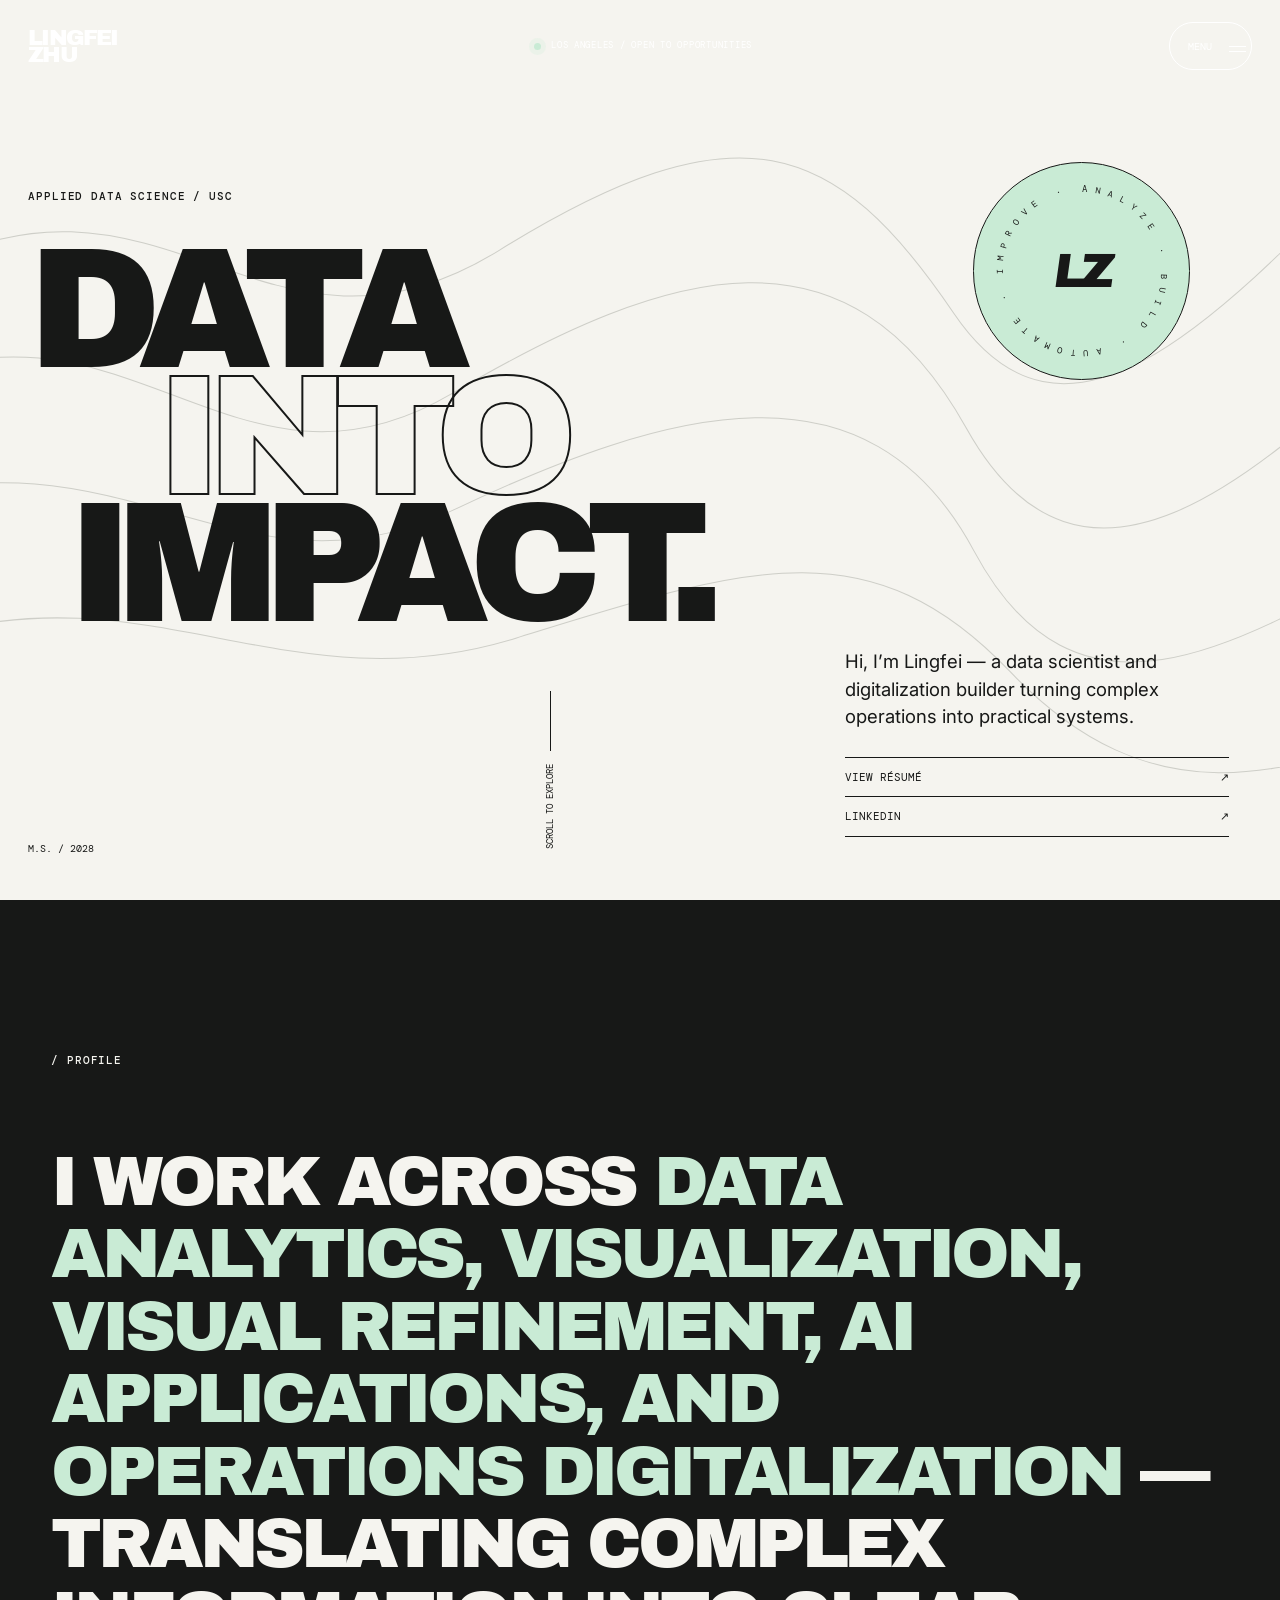
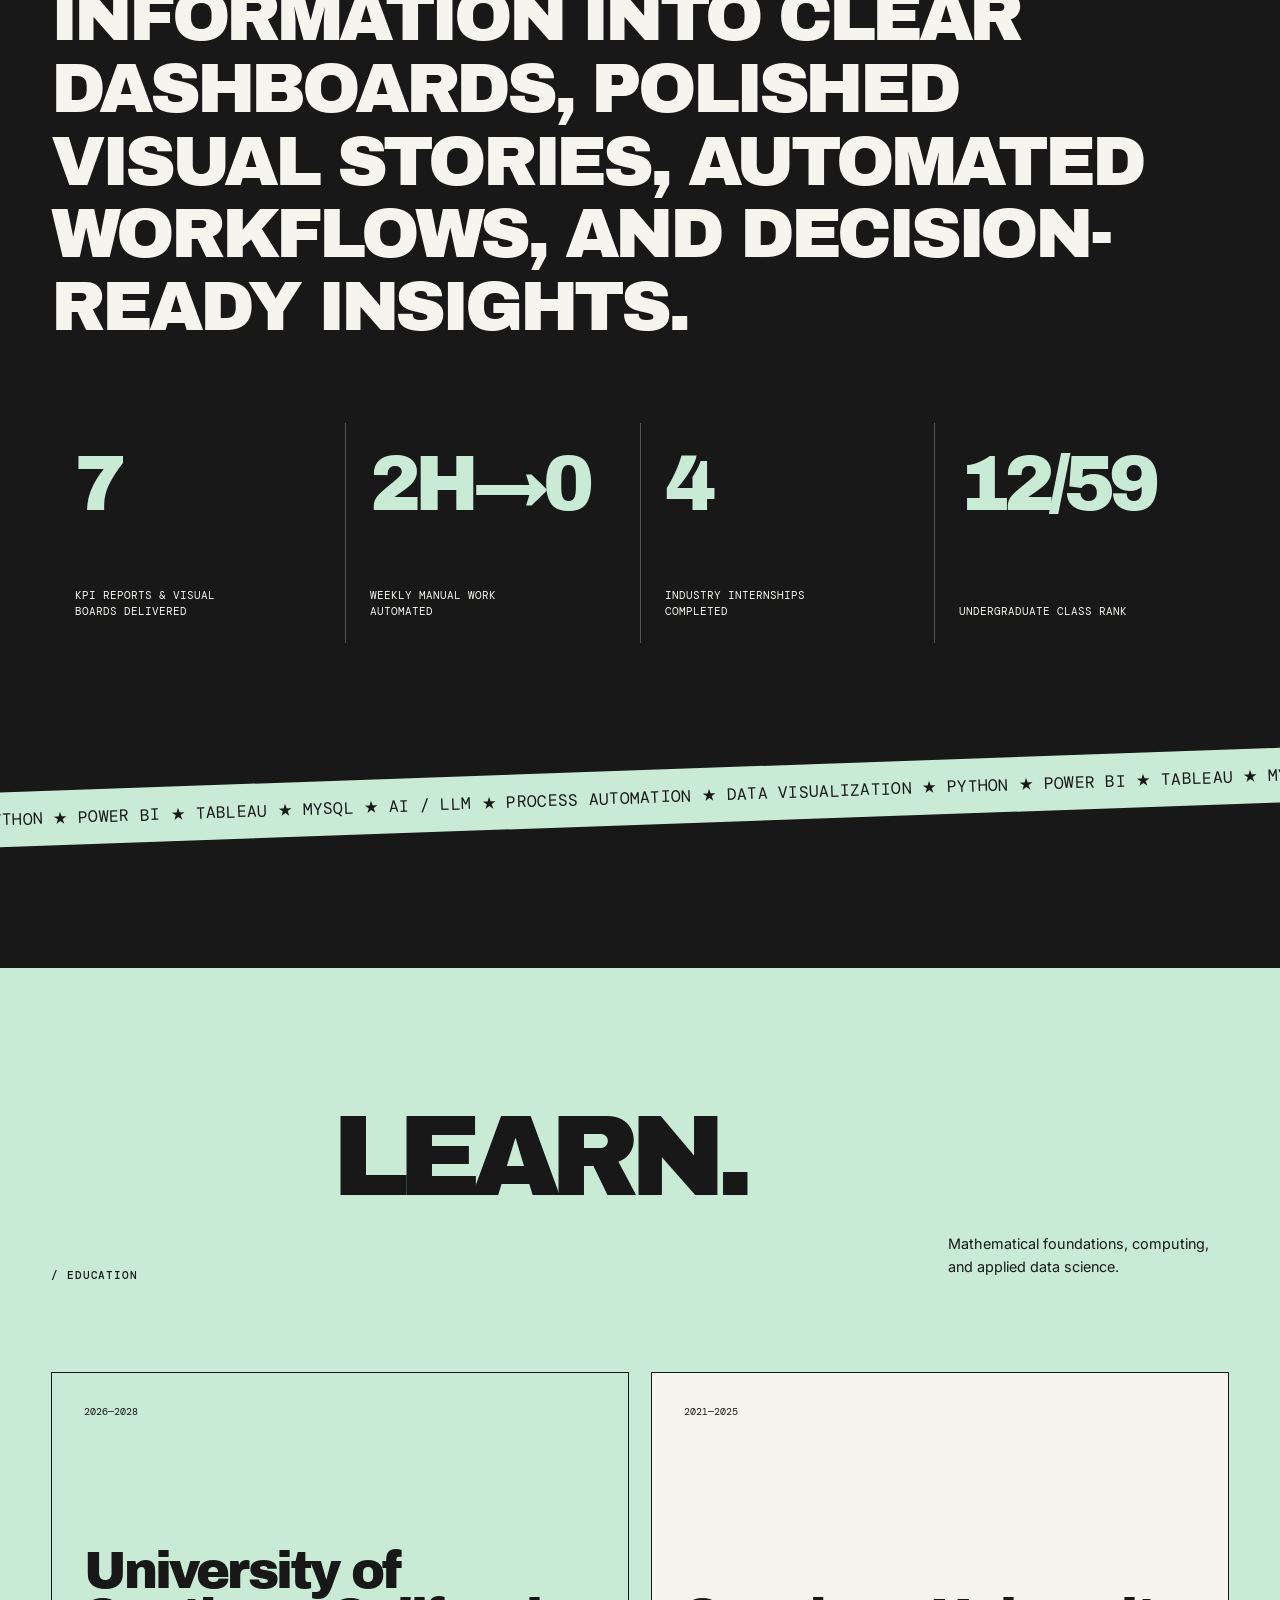
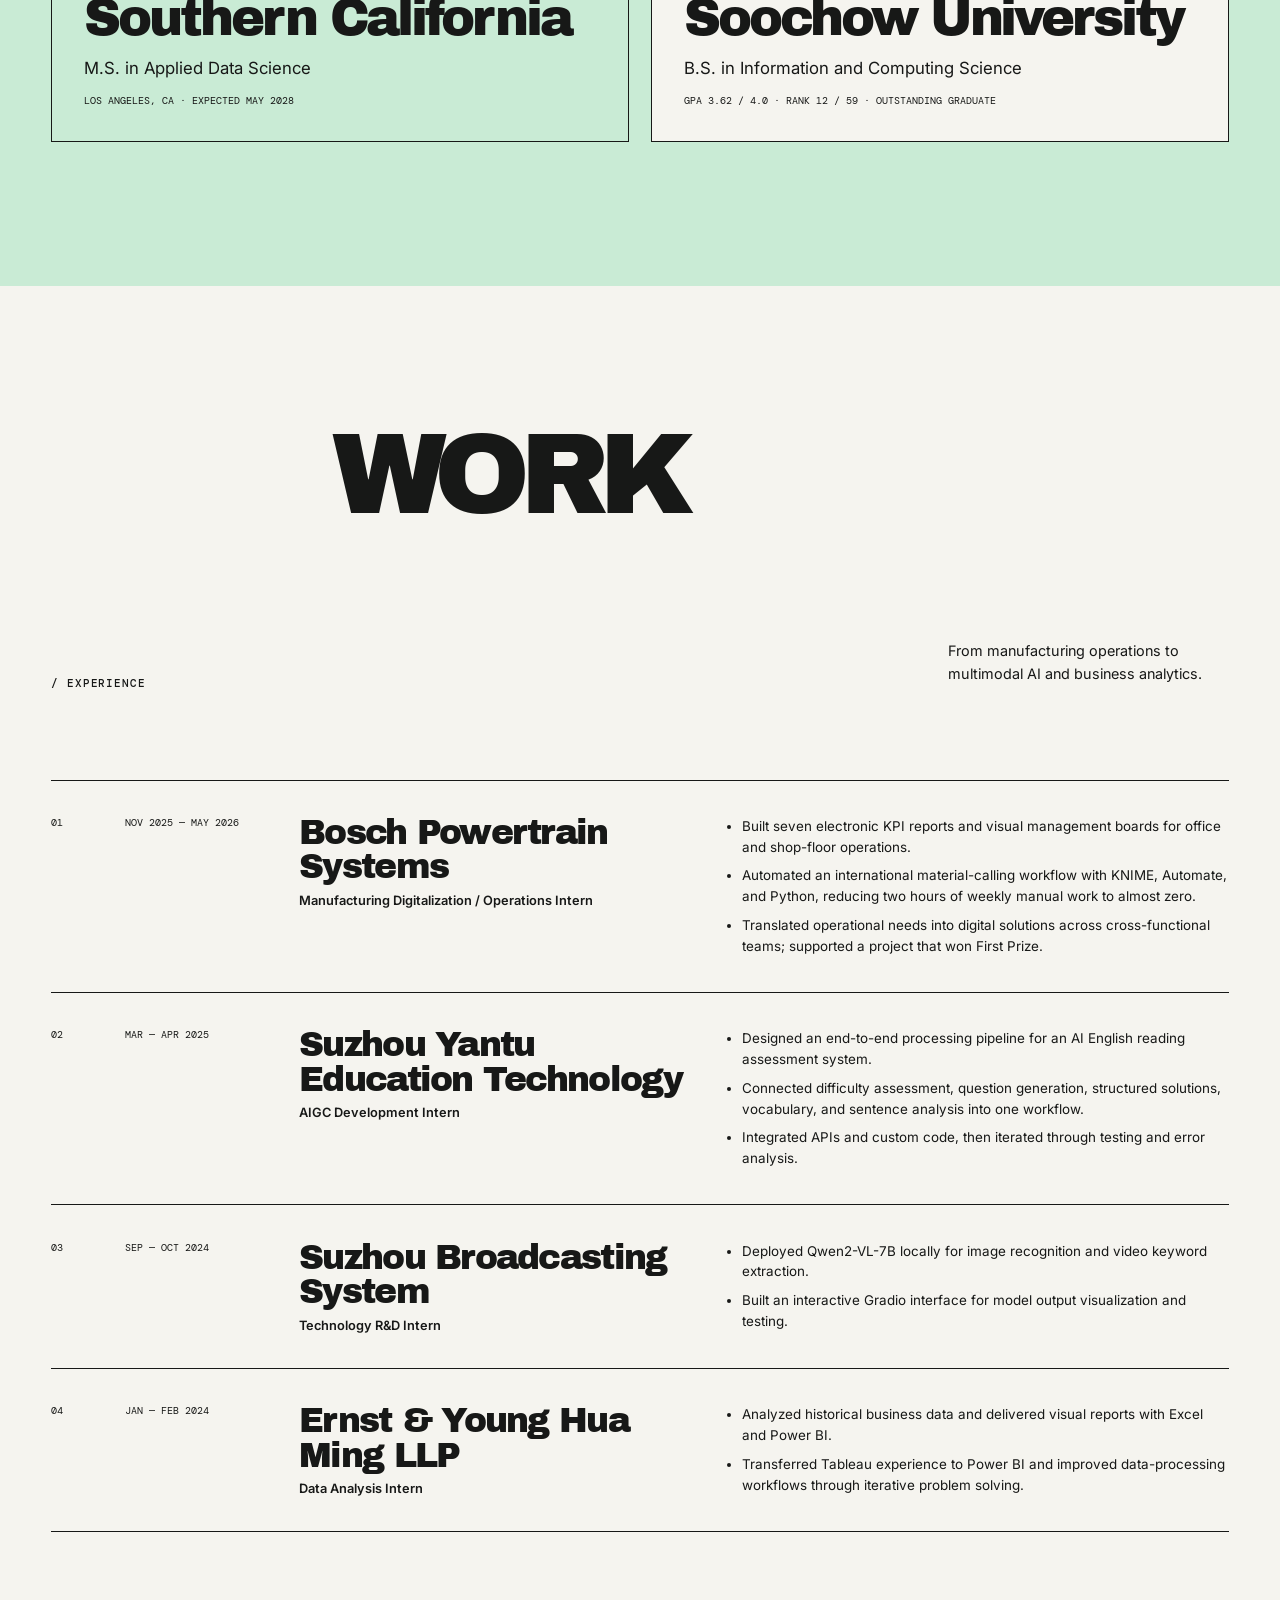
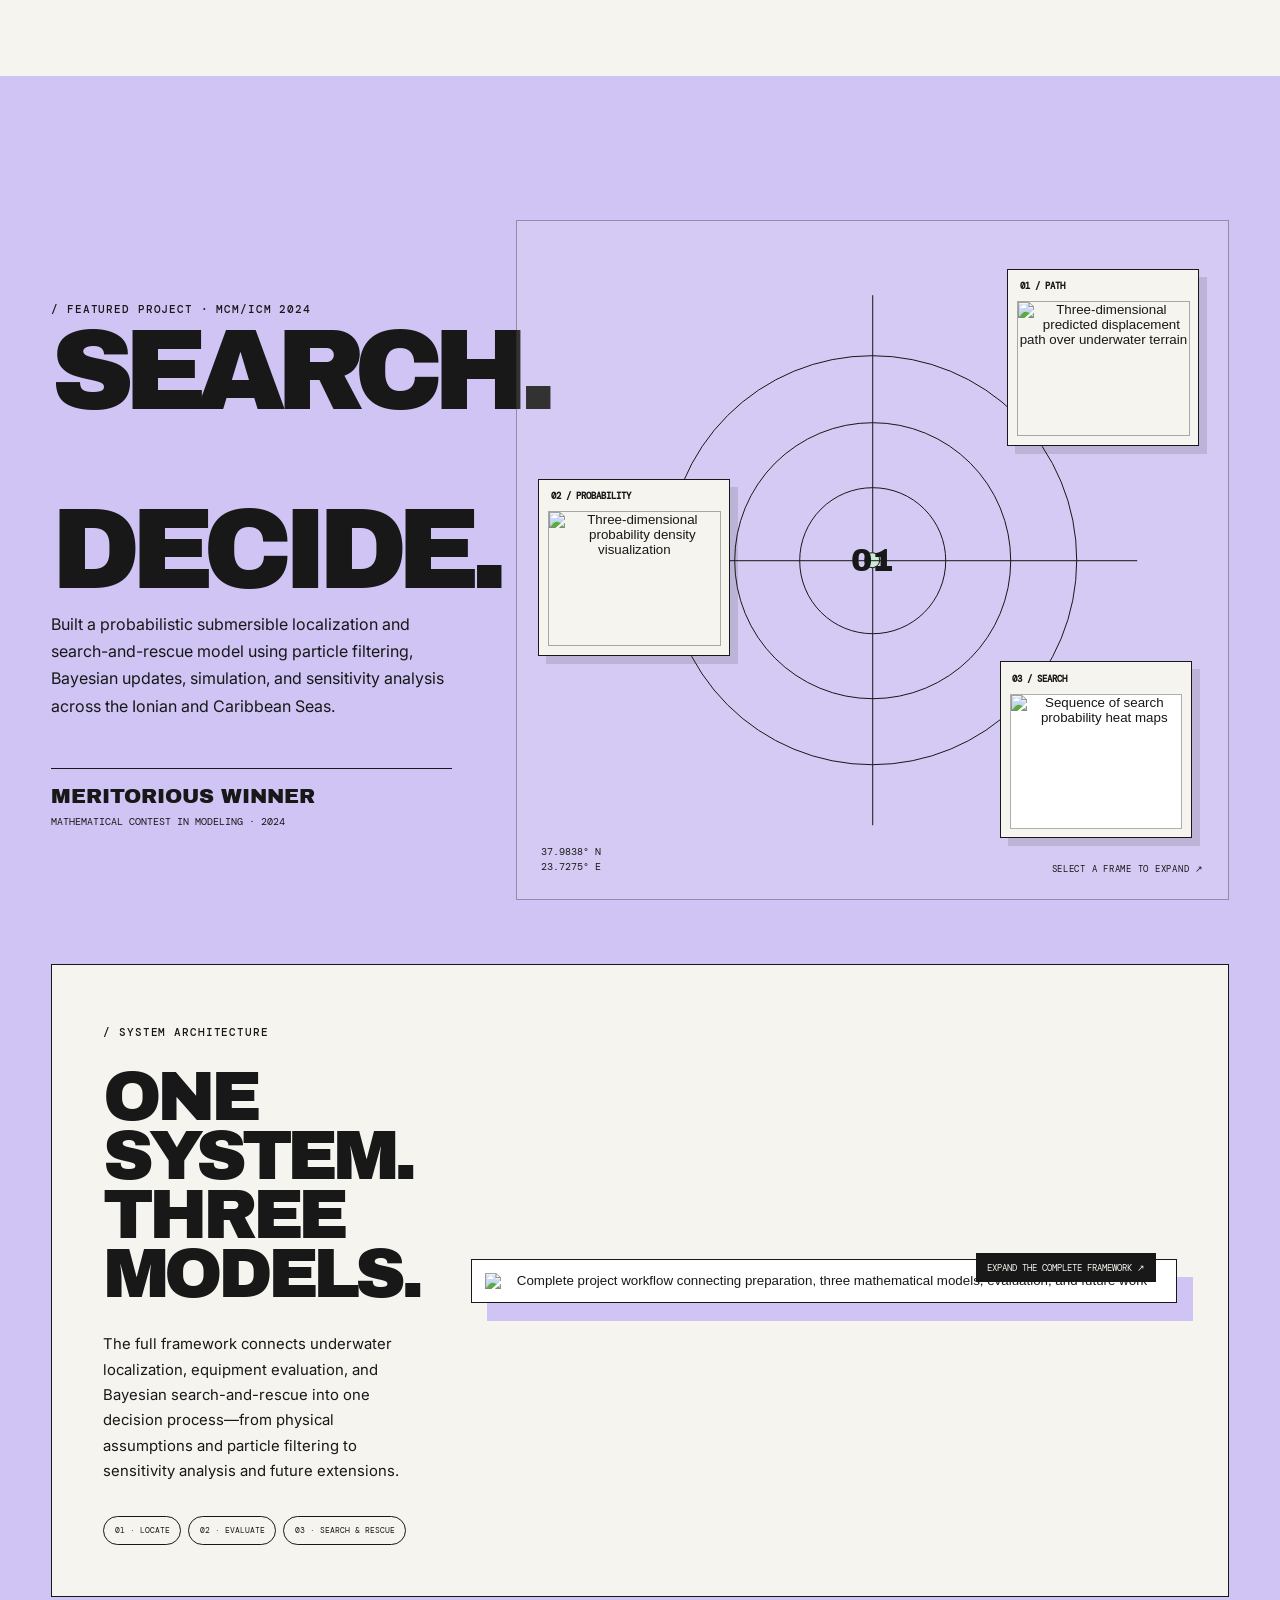
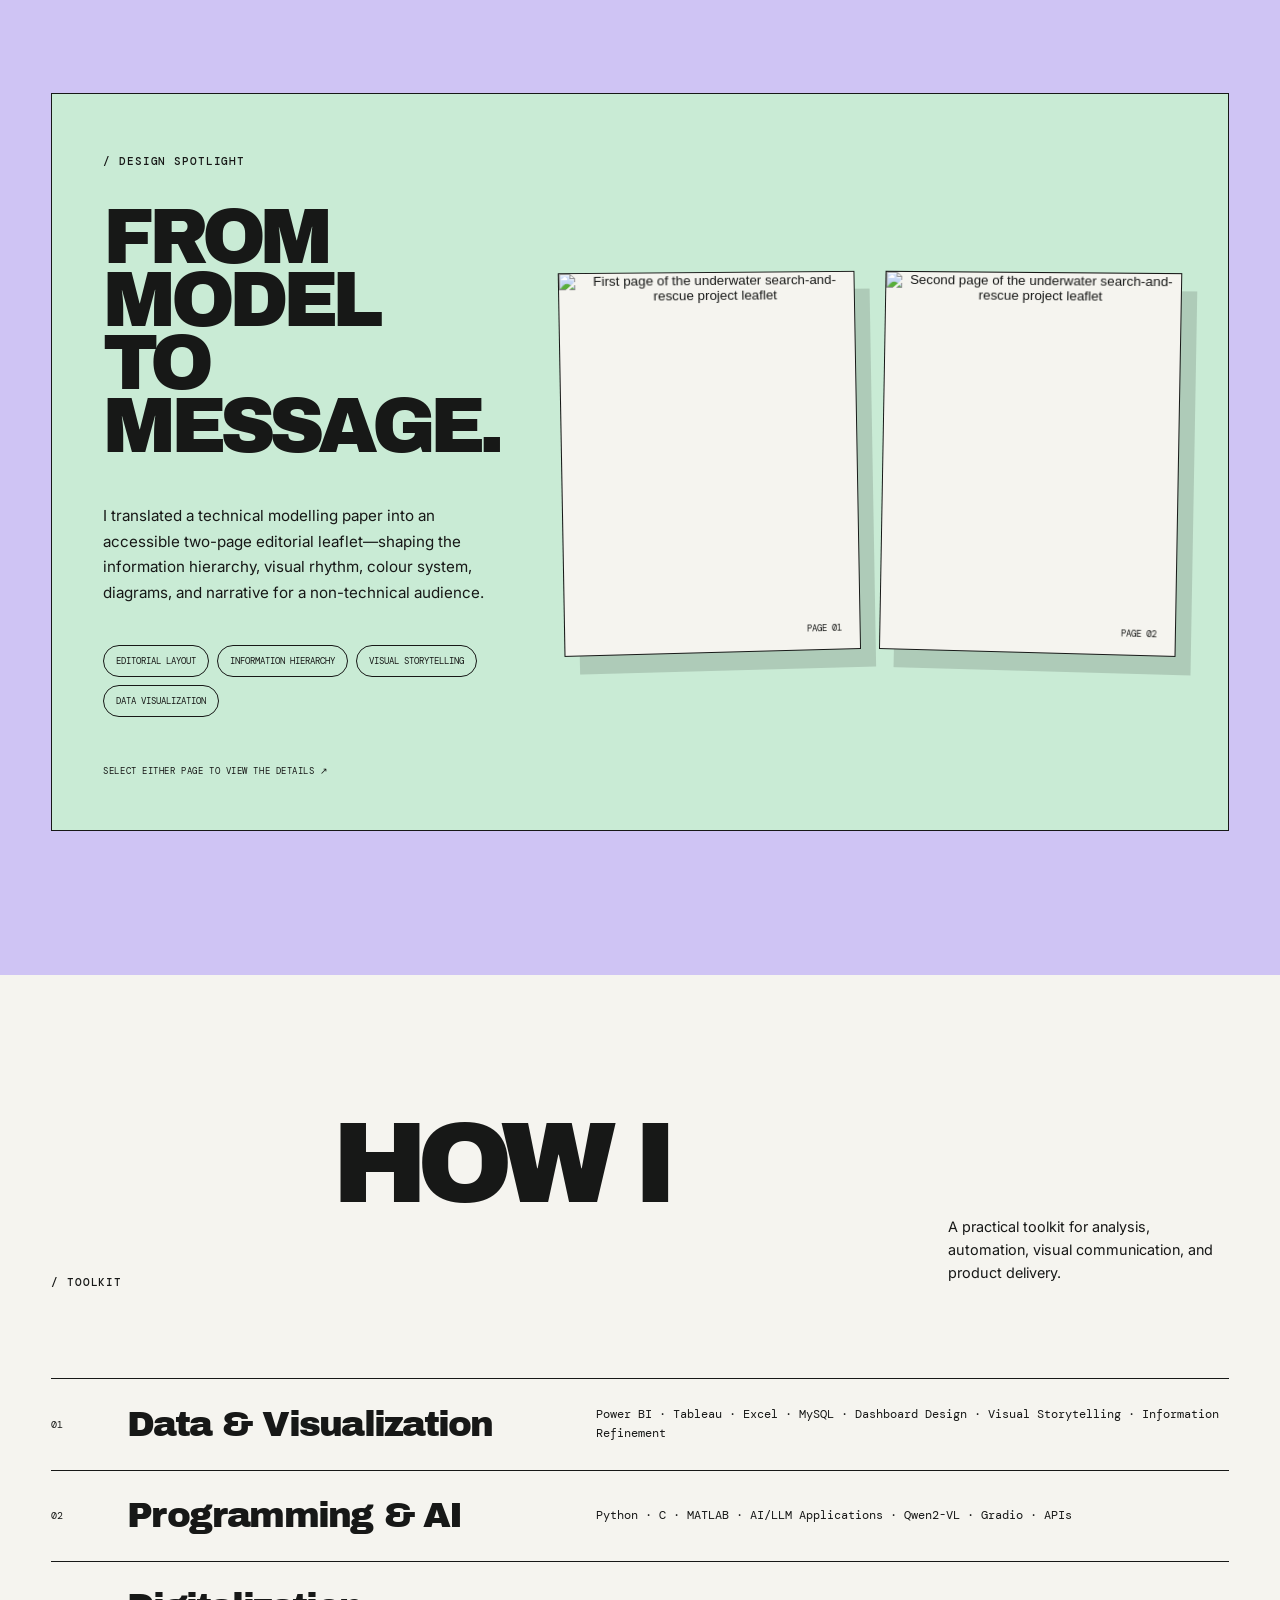
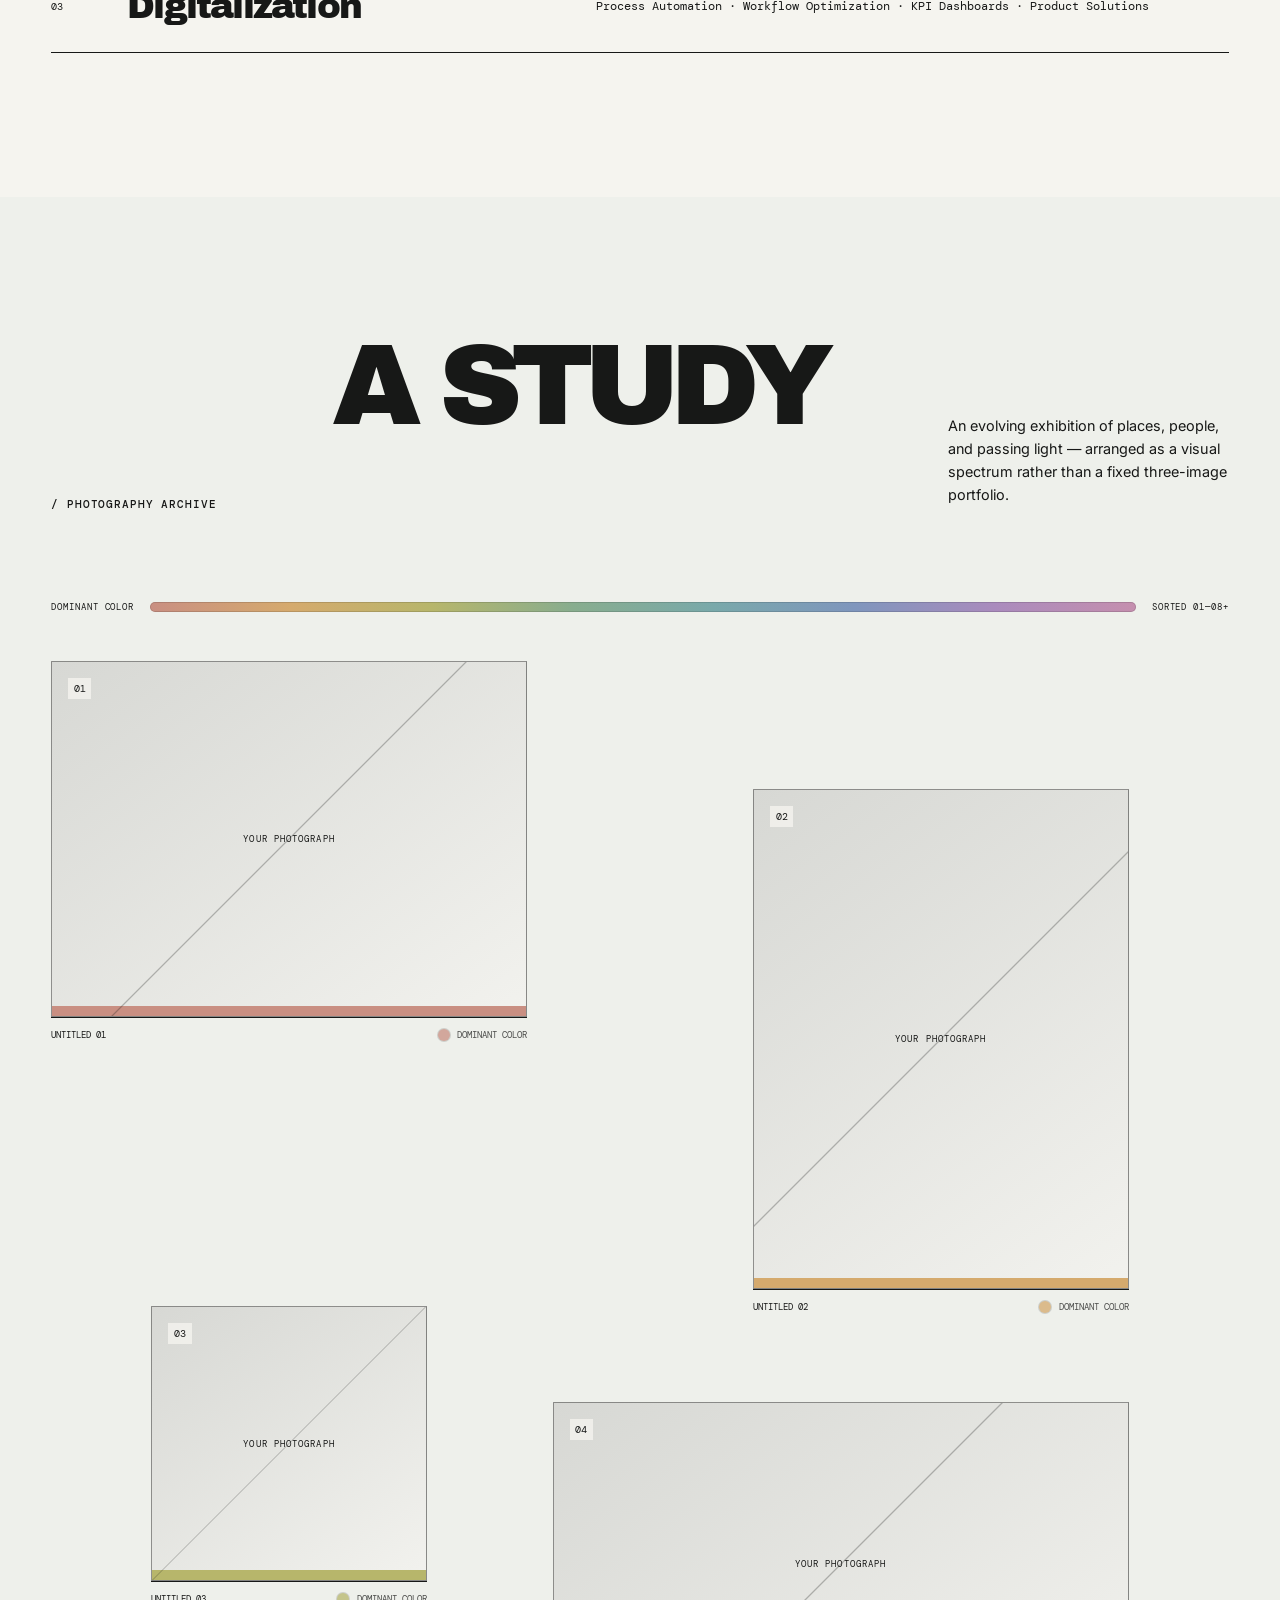
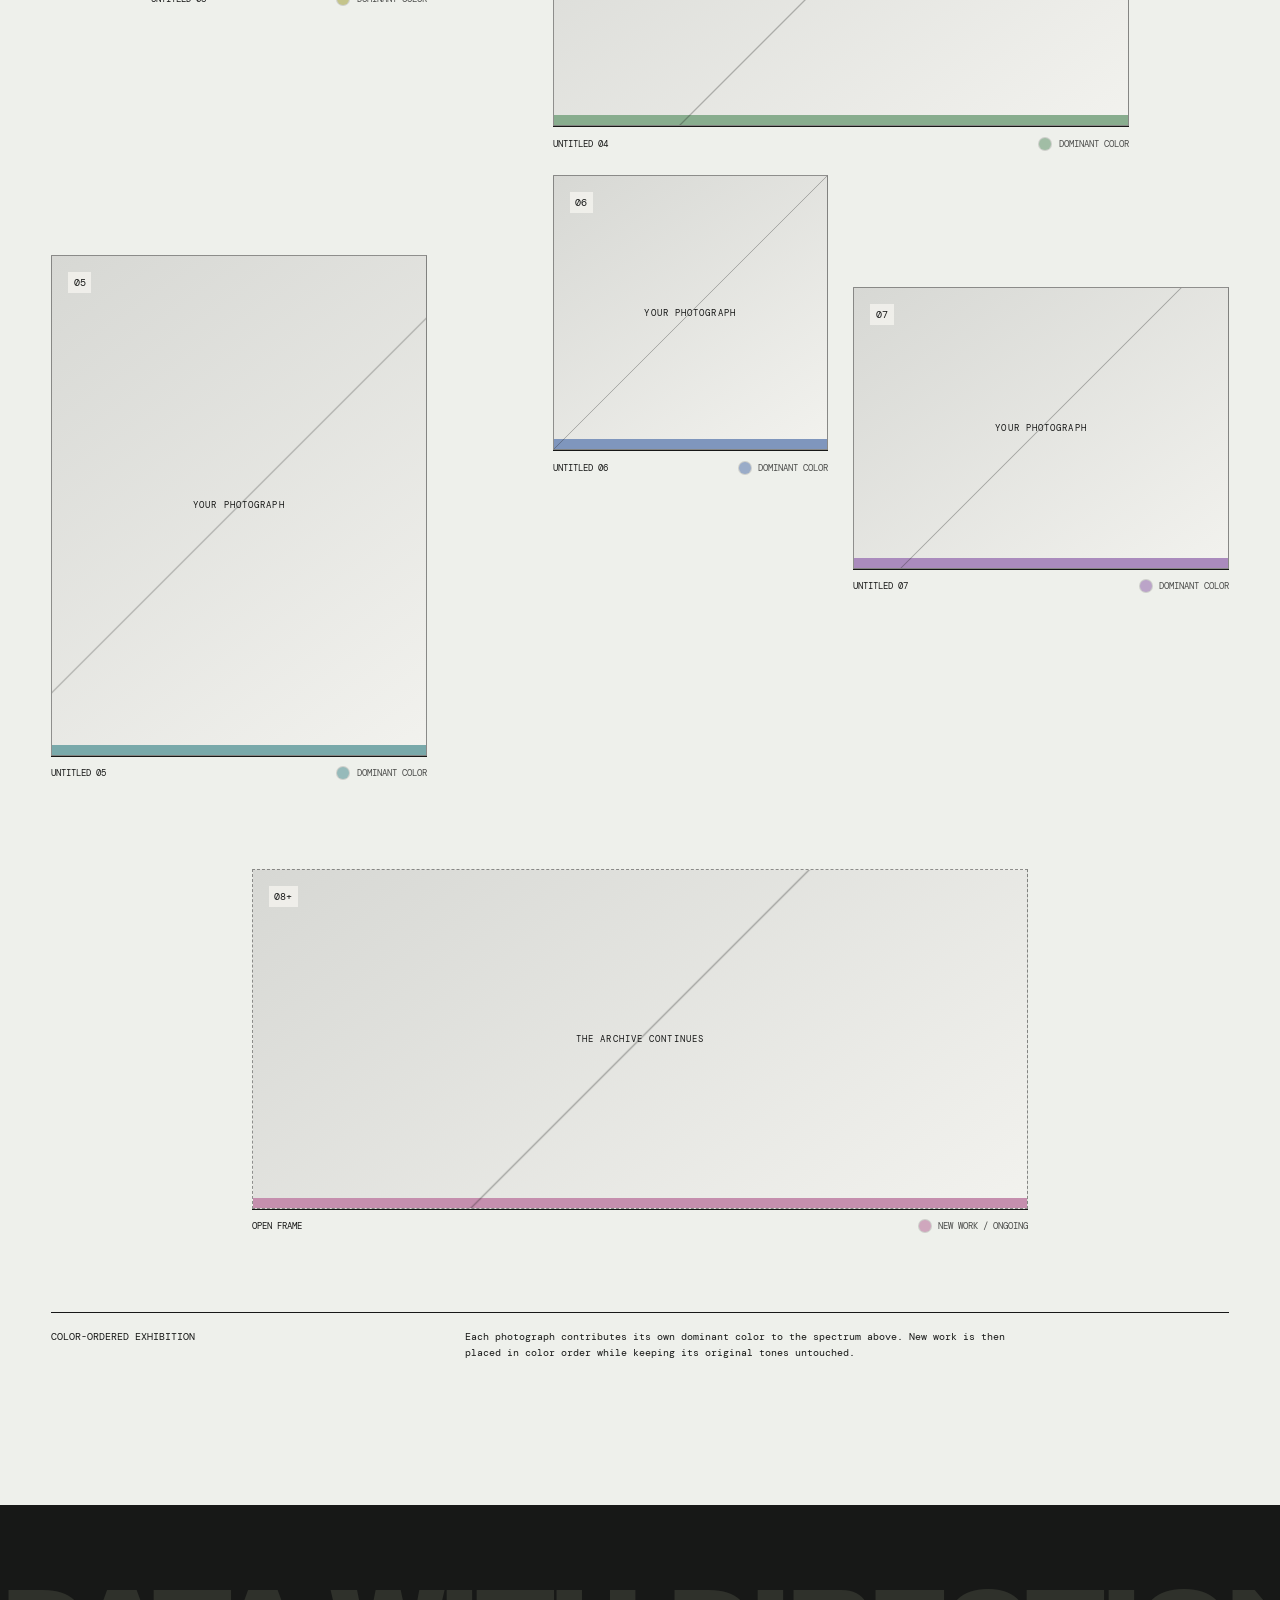
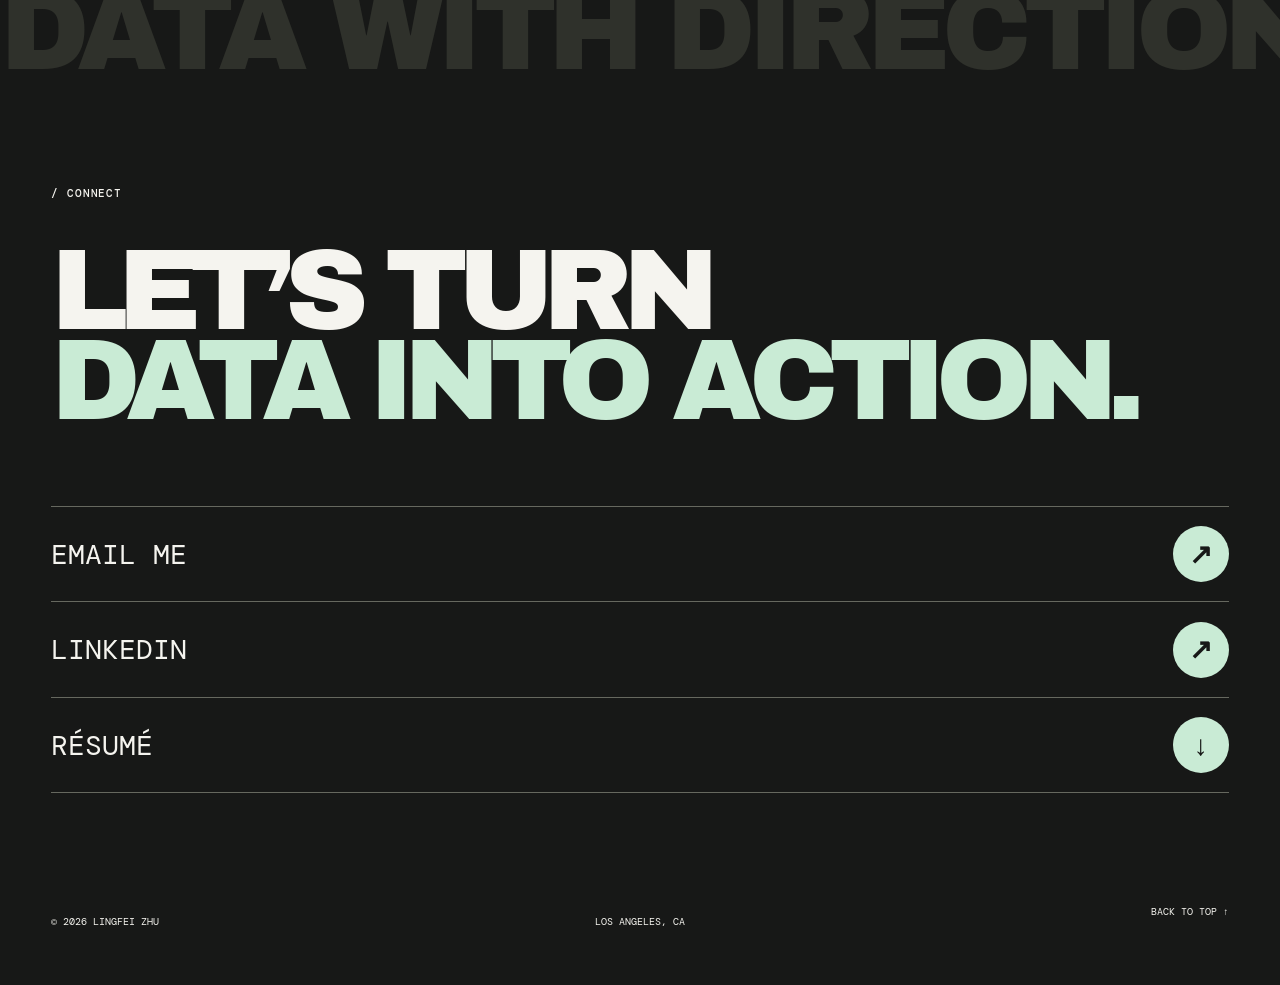
==== commit 73bc7084: "Add interactive project gallery and design spotlight" ====
--- a/index.html
+++ b/index.html
@@ -6,7 +6,7 @@
   <meta name="description" content="Lingfei Zhu — Applied Data Science graduate student building practical data, AI, and digitalization solutions." />
   <title>Lingfei Zhu — Applied Data Science</title>
   <link rel="preconnect" href="https://fonts.googleapis.com" /><link rel="preconnect" href="https://fonts.gstatic.com" crossorigin />
-  <link href="https://fonts.googleapis.com/css2?family=Archivo+Black&family=DM+Mono:wght@300;400;500&family=Inter:wght@400;500;600&display=swap" rel="stylesheet" />
+  <link href="https://fonts.googleapis.com/css2?family=Archivo+Black&amp;family=DM+Mono:wght@300;400;500&amp;family=Inter:wght@400;500;600&amp;display=swap" rel="stylesheet" />
   <link rel="stylesheet" href="styles.css" /><script src="script.js" defer></script>
 </head>
 <body>
@@ -52,7 +52,57 @@
       </div>
     </section>
 
-    <section id="project" class="project section-pad" aria-labelledby="project-title"><div class="project-visual" aria-hidden="true"><div class="sonar"><i></i><i></i><i></i><b>01</b></div><div class="coordinates">37.9838° N<br/>23.7275° E</div></div><div class="project-copy reveal"><p class="section-label">/ FEATURED PROJECT · MCM/ICM 2024</p><h2 id="project-title">SEARCH.<br/><span>LOCATE.</span><br/>DECIDE.</h2><p>Built a probabilistic submersible localization and search-and-rescue model using particle filtering, Bayesian updates, simulation, and sensitivity analysis across the Ionian and Caribbean Seas.</p><div class="project-award"><strong>MERITORIOUS WINNER</strong><span>MATHEMATICAL CONTEST IN MODELING · 2024</span></div></div></section>
+    <section id="project" class="project section-pad" aria-labelledby="project-title">
+      <div class="project-copy reveal">
+        <p class="section-label">/ FEATURED PROJECT · MCM/ICM 2024</p>
+        <h2 id="project-title">SEARCH.<br/><span>LOCATE.</span><br/>DECIDE.</h2>
+        <p>Built a probabilistic submersible localization and search-and-rescue model using particle filtering, Bayesian updates, simulation, and sensitivity analysis across the Ionian and Caribbean Seas.</p>
+        <div class="project-award"><strong>MERITORIOUS WINNER</strong><span>MATHEMATICAL CONTEST IN MODELING · 2024</span></div>
+      </div>
+
+      <div class="project-visual reveal" aria-label="Interactive project visual gallery">
+        <div class="sonar" aria-hidden="true"><i></i><i></i><i></i><b>01</b></div>
+        <div class="coordinates">37.9838° N<br/>23.7275° E</div>
+        <p class="project-hint">SELECT A FRAME TO EXPAND ↗</p>
+
+        <button class="project-node node-path" type="button" data-project-image="assets/project/path.webp" data-project-title="Predicted displacement path" style="--delay:-1.3s;--drift:12px">
+          <span>01 / PATH</span><img src="assets/project/path.webp" alt="Three-dimensional predicted displacement path over underwater terrain" loading="lazy" />
+        </button>
+        <button class="project-node node-probability" type="button" data-project-image="assets/project/probability.webp" data-project-title="Location probability surface" style="--delay:-3.7s;--drift:9px">
+          <span>02 / PROBABILITY</span><img src="assets/project/probability.webp" alt="Three-dimensional probability density visualization" loading="lazy" />
+        </button>
+        <button class="project-node node-search" type="button" data-project-image="assets/project/search.webp" data-project-title="Bayesian search updates" style="--delay:-2.1s;--drift:15px">
+          <span>03 / SEARCH</span><img src="assets/project/search.webp" alt="Sequence of search probability heat maps" loading="lazy" />
+        </button>
+      </div>
+
+      <article class="workflow-feature reveal">
+        <div class="workflow-copy">
+          <p class="section-label">/ SYSTEM ARCHITECTURE</p>
+          <h3>ONE SYSTEM.<br/>THREE MODELS.</h3>
+          <p>The full framework connects underwater localization, equipment evaluation, and Bayesian search-and-rescue into one decision process—from physical assumptions and particle filtering to sensitivity analysis and future extensions.</p>
+          <div><span>01 · LOCATE</span><span>02 · EVALUATE</span><span>03 · SEARCH &amp; RESCUE</span></div>
+        </div>
+        <button class="workflow-board" type="button" data-project-image="assets/project/workflow.webp" data-project-title="Complete modelling workflow" style="--delay:-1.8s">
+          <img src="assets/project/workflow.webp" alt="Complete project workflow connecting preparation, three mathematical models, evaluation, and future work" loading="lazy" />
+          <span>EXPAND THE COMPLETE FRAMEWORK ↗</span>
+        </button>
+      </article>
+
+      <article class="leaflet-feature reveal">
+        <div class="leaflet-copy">
+          <p class="section-label">/ DESIGN SPOTLIGHT</p>
+          <h3>FROM MODEL<br/>TO MESSAGE.</h3>
+          <p>I translated a technical modelling paper into an accessible two-page editorial leaflet—shaping the information hierarchy, visual rhythm, colour system, diagrams, and narrative for a non-technical audience.</p>
+          <ul aria-label="Design skills demonstrated"><li>EDITORIAL LAYOUT</li><li>INFORMATION HIERARCHY</li><li>VISUAL STORYTELLING</li><li>DATA VISUALIZATION</li></ul>
+          <small>SELECT EITHER PAGE TO VIEW THE DETAILS ↗</small>
+        </div>
+        <div class="leaflet-spread">
+          <button class="leaflet-page" type="button" data-project-image="assets/project/leaflet-01.webp" data-project-title="Leaflet · Page 01" style="--delay:-.8s"><img src="assets/project/leaflet-01.webp" alt="First page of the underwater search-and-rescue project leaflet" loading="lazy" /><span>PAGE 01</span></button>
+          <button class="leaflet-page" type="button" data-project-image="assets/project/leaflet-02.webp" data-project-title="Leaflet · Page 02" style="--delay:-2.8s"><img src="assets/project/leaflet-02.webp" alt="Second page of the underwater search-and-rescue project leaflet" loading="lazy" /><span>PAGE 02</span></button>
+        </div>
+      </article>
+    </section>
 
     <section class="skills section-pad" aria-labelledby="skills-title"><div class="section-head reveal"><p class="section-label">/ TOOLKIT</p><h2 id="skills-title">HOW I<br/><span>BUILD.</span></h2><p>A practical toolkit for analysis, automation, visual communication, and product delivery.</p></div><div class="skill-list reveal"><article><span>01</span><h3>Data &amp; Visualization</h3><p>Power BI · Tableau · Excel · MySQL · Dashboard Design · Visual Storytelling · Information Refinement</p></article><article><span>02</span><h3>Programming &amp; AI</h3><p>Python · C · MATLAB · AI/LLM Applications · Qwen2-VL · Gradio · APIs</p></article><article><span>03</span><h3>Digitalization</h3><p>Process Automation · Workflow Optimization · KPI Dashboards · Product Solutions</p></article></div></section>
 
@@ -74,5 +124,11 @@
 
     <section id="contact" class="contact" aria-labelledby="contact-title"><div class="contact-track" aria-hidden="true">DATA WITH DIRECTION · DATA WITH DIRECTION · </div><div class="contact-inner"><p class="section-label reveal">/ CONNECT</p><h2 id="contact-title" class="reveal">LET’S TURN<br/><span>DATA INTO ACTION.</span></h2><div class="contact-links reveal"><a class="contact-button magnetic" href="mailto:ztavel0505@gmail.com"><span>EMAIL ME</span><b>↗</b></a><a class="contact-button magnetic" href="https://www.linkedin.com/in/lingfeizhu0505/" target="_blank" rel="noreferrer"><span>LINKEDIN</span><b>↗</b></a><a class="contact-button magnetic" href="ZHU_LINGFEI_Resume.pdf" target="_blank"><span>RÉSUMÉ</span><b>↓</b></a></div><div class="contact-foot"><p>© <span data-year></span> LINGFEI ZHU</p><p>LOS ANGELES, CA</p><a href="#top">BACK TO TOP ↑</a></div></div></section>
   </main>
+  <div class="project-lightbox" role="dialog" aria-modal="true" aria-label="Expanded project image" aria-hidden="true">
+    <button class="lightbox-close" type="button" aria-label="Close expanded image">CLOSE ×</button>
+    <button class="lightbox-nav lightbox-prev" type="button" aria-label="Previous image">←</button>
+    <figure><img src="" alt="" /><figcaption><span></span><small></small></figcaption></figure>
+    <button class="lightbox-nav lightbox-next" type="button" aria-label="Next image">→</button>
+  </div>
 </body>
 </html>
--- a/styles.css
+++ b/styles.css
@@ -5,10 +5,16 @@
 .section-pad{padding:9rem 4vw}.intro{position:relative;overflow:hidden;background:var(--ink);color:var(--paper)}.intro-copy{max-width:1200px;margin:5rem 0;font:clamp(2.5rem,5.5vw,5.5rem)/1.03 var(--display);letter-spacing:-.06em;text-transform:uppercase}.intro-copy span{color:var(--acid)}.stats{display:grid;grid-template-columns:repeat(4,1fr);gap:1px;margin-bottom:8rem;background:#55574f}.stats article{min-height:220px;padding:1.5rem;display:flex;flex-direction:column;justify-content:space-between;background:var(--ink)}.stats strong{color:var(--acid);font:clamp(3rem,6vw,6rem)/1 var(--display);letter-spacing:-.08em}.stats span{max-width:180px;font:.68rem/1.5 var(--mono);text-transform:uppercase}.ticker{margin-inline:-4vw;padding-block:1rem;overflow:hidden;background:var(--acid);color:var(--ink);white-space:nowrap;transform:rotate(-2deg) scale(1.03)}.ticker div{width:max-content;font:1rem var(--mono);animation:marquee 28s linear infinite}
 .section-head{display:grid;grid-template-columns:1fr 2.2fr 1fr;align-items:end;margin-bottom:5rem}.section-head h2,.project h2,.photo-head h2,.contact h2{margin:0;font:clamp(4rem,9vw,9rem)/.78 var(--display);letter-spacing:-.09em}.section-head h2 span,.project h2 span,.photo-head h2 span,.contact h2 span{color:transparent;-webkit-text-stroke:1.5px currentColor}.section-head>p:last-child{font-size:.9rem;line-height:1.6}.education{background:var(--acid)}.education-grid{display:grid;grid-template-columns:1fr 1fr;gap:1.4rem}.education-card{min-height:370px;padding:2rem;display:flex;flex-direction:column;border:1px solid}.education-card:nth-child(2){background:var(--paper)}.edu-year{font:.65rem var(--mono)}.education-card h3{max-width:700px;margin:auto 0 1rem;font:clamp(2.2rem,4vw,4.5rem)/.92 var(--display);letter-spacing:-.06em}.education-card p{margin:0 0 1rem;font-size:1.05rem}.education-card small{font:.62rem/1.5 var(--mono)}
 .experience{background:var(--paper)}.timeline{border-top:1px solid}.role{display:grid;grid-template-columns:50px 150px minmax(280px,1.2fr) 1.5fr;gap:1.5rem;padding:2.2rem 0;border-bottom:1px solid}.role-no,.role-date{font:.6rem/1.4 var(--mono)}.role-main h3{margin:0 0 .5rem;font:clamp(1.5rem,2.7vw,3rem)/1 var(--display);letter-spacing:-.05em}.role-main p{margin:0;font-size:.8rem;font-weight:600}.role ul{margin:0;padding-left:1rem;font-size:.84rem;line-height:1.55}.role li+li{margin-top:.5rem}
-.project{display:grid;grid-template-columns:1fr 1fr;gap:5vw;min-height:100vh;background:var(--violet);color:var(--ink)}.project-visual{position:relative;min-height:650px;overflow:hidden;border:1px solid rgba(23,24,23,.35)}.sonar{position:absolute;inset:50% auto auto 50%;width:min(32vw,480px);aspect-ratio:1;border:1px solid;border-radius:50%;transform:translate(-50%,-50%)}.sonar i{position:absolute;inset:16%;border:1px solid;border-radius:50%}.sonar i:nth-child(2){inset:32%}.sonar i:nth-child(3){inset:48%;background:var(--mint)}.sonar:before,.sonar:after{content:"";position:absolute;background:var(--ink)}.sonar:before{left:50%;top:-15%;width:1px;height:130%}.sonar:after{top:50%;left:-15%;height:1px;width:130%}.sonar b{position:absolute;z-index:2;left:50%;top:50%;color:var(--ink);font:2rem var(--display);transform:translate(-50%,-50%)}.coordinates{position:absolute;left:1.5rem;bottom:1.5rem;font:.62rem/1.6 var(--mono)}.project-copy{align-self:center}.project-copy>p:nth-of-type(2){max-width:650px;font-size:1rem;line-height:1.7}.project-award{margin-top:3rem;padding-top:1rem;display:flex;flex-direction:column;gap:.5rem;border-top:1px solid}.project-award strong{font:1.3rem var(--display)}.project-award span{font:.6rem var(--mono)}
+.project{display:grid;grid-template-columns:minmax(310px,.72fr) minmax(560px,1.28fr);gap:5vw;min-height:100vh;background:var(--violet);color:var(--ink)}.project-copy{align-self:center}.project-copy>p:nth-of-type(2){max-width:650px;font-size:1rem;line-height:1.7}.project-award{margin-top:3rem;padding-top:1rem;display:flex;flex-direction:column;gap:.5rem;border-top:1px solid}.project-award strong{font:1.3rem var(--display)}.project-award span{font:.6rem var(--mono)}.project-visual{position:relative;min-height:680px;overflow:hidden;border:1px solid rgba(23,24,23,.35);background:rgba(245,244,239,.12)}.sonar{position:absolute;inset:50% auto auto 50%;width:min(32vw,480px);aspect-ratio:1;border:1px solid;border-radius:50%;transform:translate(-50%,-50%)}.sonar i{position:absolute;inset:16%;border:1px solid;border-radius:50%}.sonar i:nth-child(2){inset:32%}.sonar i:nth-child(3){inset:48%;background:var(--mint)}.sonar:before,.sonar:after{content:"";position:absolute;background:var(--ink)}.sonar:before{left:50%;top:-15%;width:1px;height:130%}.sonar:after{top:50%;left:-15%;height:1px;width:130%}.sonar b{position:absolute;z-index:2;left:50%;top:50%;color:var(--ink);font:2rem var(--display);transform:translate(-50%,-50%)}.coordinates{position:absolute;left:1.5rem;bottom:1.5rem;font:.62rem/1.6 var(--mono)}.project-hint{position:absolute;right:1.5rem;bottom:1.5rem;margin:0;font:.58rem var(--mono);letter-spacing:.08em}.project-node{position:absolute;z-index:3;width:clamp(170px,15vw,245px);padding:.55rem;border:1px solid var(--ink);background:var(--paper);color:var(--ink);box-shadow:8px 8px 0 rgba(23,24,23,.13);cursor:zoom-in;animation:project-drift 5.4s ease-in-out infinite;animation-delay:var(--delay);transition:box-shadow .25s,scale .25s}.project-node:hover,.project-node:focus-visible{z-index:5;scale:1.045;box-shadow:13px 15px 0 rgba(23,24,23,.18)}.project-node span{display:block;padding:.1rem .15rem .55rem;text-align:left;font:600 .58rem var(--mono)}.project-node img{width:100%;height:135px;display:block;object-fit:cover;border:1px solid rgba(23,24,23,.35)}.node-path{top:7%;right:4%}.node-probability{top:38%;left:3%}.node-search{right:5%;bottom:9%}.node-search img{object-fit:contain;background:#fff}.leaflet-feature{grid-column:1/-1;display:grid;grid-template-columns:.72fr 1.28fr;gap:5vw;margin-top:2rem;padding:clamp(1.5rem,4vw,4rem);border:1px solid;background:var(--mint)}.leaflet-copy{display:flex;flex-direction:column;justify-content:center}.leaflet-copy h3{margin:1.8rem 0;font:clamp(3.2rem,6vw,7rem)/.82 var(--display);letter-spacing:-.075em}.leaflet-copy>p:not(.section-label){max-width:630px;font-size:.95rem;line-height:1.7}.leaflet-copy ul{display:flex;flex-wrap:wrap;gap:.5rem;margin:1.5rem 0 3rem;padding:0;list-style:none}.leaflet-copy li{padding:.55rem .75rem;border:1px solid;border-radius:100px;font:.55rem var(--mono)}.leaflet-copy small{font:.58rem/1.5 var(--mono);letter-spacing:.06em}.leaflet-spread{display:grid;grid-template-columns:1fr 1fr;gap:1.5rem;align-items:center;perspective:1400px}.leaflet-page{position:relative;padding:0;border:1px solid;background:var(--paper);box-shadow:15px 18px 0 rgba(23,24,23,.15);cursor:zoom-in;animation:leaflet-drift 6s ease-in-out infinite;animation-delay:var(--delay);transition:transform .3s,box-shadow .3s}.leaflet-page:first-child{transform:rotateY(4deg) rotate(-1deg)}.leaflet-page:last-child{transform:rotateY(-4deg) rotate(1deg)}.leaflet-page:hover,.leaflet-page:focus-visible{z-index:2;transform:translateY(-8px) rotate(0);box-shadow:20px 25px 0 rgba(23,24,23,.18)}.leaflet-page img{width:100%;display:block;aspect-ratio:8.5/11;object-fit:cover}.leaflet-page span{position:absolute;right:.6rem;bottom:.6rem;padding:.35rem .48rem;background:var(--paper);font:.56rem var(--mono)}.project-lightbox{position:fixed;z-index:120;inset:0;display:grid;grid-template-columns:70px minmax(0,1fr) 70px;align-items:center;padding:5rem 2vw 2rem;background:rgba(23,24,23,.93);color:var(--paper);opacity:0;visibility:hidden;transition:opacity .3s,visibility .3s}.project-lightbox.open{opacity:1;visibility:visible}.project-lightbox figure{height:100%;min-height:0;margin:0;display:grid;grid-template-rows:minmax(0,1fr) auto}.project-lightbox figure img{width:100%;height:100%;min-height:0;object-fit:contain}.project-lightbox figcaption{display:flex;justify-content:space-between;gap:1rem;padding-top:1rem;font:.65rem var(--mono);letter-spacing:.04em}.lightbox-close{position:absolute;top:1.5rem;right:2vw;padding:.7rem 1rem;border:1px solid currentColor;border-radius:100px;background:transparent;color:inherit;font:.62rem var(--mono);cursor:pointer}.lightbox-nav{width:48px;aspect-ratio:1;margin:auto;border:1px solid currentColor;border-radius:50%;background:transparent;color:inherit;font-size:1.2rem;cursor:pointer;transition:background .25s,color .25s}.lightbox-nav:hover{background:var(--mint);color:var(--ink)}
 .skills{background:var(--paper)}.skill-list{border-top:1px solid}.skill-list article{display:grid;grid-template-columns:60px 1fr 1.4fr;align-items:center;gap:1rem;padding:1.6rem 0;border-bottom:1px solid}.skill-list span{font:.62rem var(--mono)}.skill-list h3{margin:0;font:clamp(1.4rem,2.8vw,3rem) var(--display);letter-spacing:-.05em}.skill-list p{margin:0;font:.75rem/1.6 var(--mono)}
 .photography{background:#eef0eb}.photo-head{display:grid;grid-template-columns:1fr 2.2fr 1fr;align-items:end;margin-bottom:5rem}.photo-head h2{grid-column:2}.photo-head>p:last-child{font-size:.9rem;line-height:1.6}.gallery-spectrum{display:grid;grid-template-columns:auto 1fr auto;align-items:center;gap:1rem;margin-bottom:3rem;font:.58rem var(--mono);letter-spacing:.1em}.gallery-spectrum i{height:10px;border-radius:20px;background:linear-gradient(90deg,#c98f82,#d5aa6d,#b7b66b,#88ad8e,#79a9aa,#7f96bd,#aa8bbd,#c58fae);box-shadow:inset 0 0 0 1px rgba(23,24,23,.15)}.exhibition-grid{display:grid;grid-template-columns:repeat(12,1fr);grid-auto-flow:dense;gap:clamp(1rem,2vw,2rem);align-items:start}.exhibit{margin:0}.exhibit>div{position:relative;display:grid;place-items:center;overflow:hidden;border:1px solid rgba(23,24,23,.45);background:linear-gradient(145deg,#d7d8d4,#f2f2ee);box-shadow:inset 0 -10px var(--photo-color)}.exhibit>div:after{content:"";position:absolute;inset:0;background:linear-gradient(135deg,transparent 49.8%,rgba(23,24,23,.28) 50%,transparent 50.2%)}.exhibit>div:has(img):after{display:none}.exhibit img{width:100%;height:100%;display:block;object-fit:cover}.exhibit b{position:absolute;z-index:1;top:1rem;left:1rem;padding:.25rem .35rem;background:rgba(245,244,239,.8);font:.62rem var(--mono)}.exhibit span{position:relative;z-index:1;font:.57rem var(--mono);letter-spacing:.12em}.exhibit figcaption{display:flex;justify-content:space-between;gap:1rem;padding-top:.65rem;border-top:1px solid;font:.56rem var(--mono)}.exhibit figcaption em{font-style:normal}.exhibit figcaption small{display:flex;align-items:center;gap:.45rem;font:inherit;opacity:.75;text-align:right}.exhibit figcaption small:before{content:"";width:.75rem;height:.75rem;border-radius:50%;background:var(--photo-color);box-shadow:0 0 0 1px rgba(23,24,23,.2)}.exhibit:nth-child(1){grid-column:1/span 5}.exhibit:nth-child(1)>div{aspect-ratio:4/3}.exhibit:nth-child(2){grid-column:8/span 4;margin-top:8rem}.exhibit:nth-child(2)>div{aspect-ratio:3/4}.exhibit:nth-child(3){grid-column:2/span 3;margin-top:-2rem}.exhibit:nth-child(3)>div{aspect-ratio:1}.exhibit:nth-child(4){grid-column:6/span 6;margin-top:4rem}.exhibit:nth-child(4)>div{aspect-ratio:16/9}.exhibit:nth-child(5){grid-column:1/span 4;margin-top:5rem}.exhibit:nth-child(5)>div{aspect-ratio:3/4}.exhibit:nth-child(6){grid-column:6/span 3}.exhibit:nth-child(6)>div{aspect-ratio:1}.exhibit:nth-child(7){grid-column:9/span 4;margin-top:7rem}.exhibit:nth-child(7)>div{aspect-ratio:4/3}.exhibit:nth-child(8){grid-column:3/span 8;margin-top:4rem}.exhibit:nth-child(8)>div{aspect-ratio:16/7;border-style:dashed}.archive-foot{display:grid;grid-template-columns:1fr 2fr;gap:2rem;margin-top:5rem;padding-top:1rem;border-top:1px solid;font:.62rem/1.6 var(--mono)}.archive-foot p{margin:0}.archive-foot p:last-child{max-width:540px}
 .contact{position:relative;overflow:hidden;background:var(--ink);color:var(--paper)}.contact-track{position:absolute;top:5rem;white-space:nowrap;color:#2f312b;font:9vw/.8 var(--display);letter-spacing:-.07em;animation:marquee 30s linear infinite reverse}.contact-inner{position:relative;padding:17rem 4vw 3rem}.contact h2{margin:3rem 0 5rem}.contact h2 span{color:var(--acid);-webkit-text-stroke:0}.contact-links{border-top:1px solid #66685f}.contact-button{display:flex;justify-content:space-between;align-items:center;padding:1.2rem 0;border-bottom:1px solid #66685f;font:clamp(1.1rem,2.2vw,2rem) var(--mono)}.contact-button b{width:56px;height:56px;display:grid;place-items:center;border-radius:50%;background:var(--acid);color:var(--ink);transition:transform .3s}.contact-button:hover b{transform:rotate(45deg)}.contact-foot{margin-top:7rem;display:grid;grid-template-columns:1fr 1fr 1fr;font:.6rem var(--mono)}.contact-foot p:nth-child(2){text-align:center}.contact-foot a{text-align:right}.reveal{opacity:0;transform:translateY(40px);transition:opacity .9s ease,transform .9s cubic-bezier(.2,.7,.2,1)}.reveal.in-view{opacity:1;transform:translateY(0)}
-@keyframes marquee{to{transform:translateX(-50%)}}@keyframes spin{to{transform:rotate(360deg)}}@keyframes float{50%{transform:translateY(-16px) rotate(3deg)}}@keyframes pulse{50%{transform:scaleX(.35)}}
-@media(max-width:820px){.site-header{height:75px;padding-inline:18px}.status{display:none}nav{padding-inline:18px}nav a{font-size:12vw}.hero{min-height:840px;padding:18vh 18px 3rem}.hero h1{margin-top:4rem;font-size:clamp(4rem,20vw,7rem)}.hero h1 .outline,.hero h1 span:last-child{transform:none}.hero-orbit{top:12%;right:-35px;width:135px}.hero-meta{left:18px;right:auto;bottom:5rem;width:calc(100% - 36px);min-width:0}.scroll-cue{display:none}.section-pad{padding:6rem 18px}.intro-copy{margin-block:4rem}.stats{grid-template-columns:1fr 1fr}.stats article{min-height:170px}.section-head,.photo-head{display:block}.section-head h2,.photo-head h2{margin:2rem 0}.education-grid{grid-template-columns:1fr}.education-card{min-height:300px}.role{grid-template-columns:34px 1fr}.role-date{text-align:right}.role-main,.role ul{grid-column:2}.project{grid-template-columns:1fr;min-height:0}.project-visual{min-height:420px}.sonar{width:70vw}.skill-list article{grid-template-columns:36px 1fr}.skill-list p{grid-column:2}.gallery-spectrum{grid-template-columns:auto 1fr auto;gap:.6rem}.gallery-spectrum span{font-size:.48rem}.exhibition-grid{grid-template-columns:repeat(2,1fr);gap:1.5rem 1rem}.exhibit{grid-column:auto!important;margin-top:0!important}.exhibit:nth-child(3n+2){margin-top:4rem!important}.exhibit>div{aspect-ratio:4/3}.exhibit:nth-child(2)>div,.exhibit:nth-child(5)>div{aspect-ratio:3/4}.exhibit:nth-child(8){grid-column:1/3!important}.archive-foot{grid-template-columns:1fr}.contact-inner{padding:12rem 18px 2rem}.contact-button b{width:44px;height:44px}.contact-foot{grid-template-columns:1fr 1fr;gap:1.5rem}.contact-foot p:nth-child(2){display:none}}
+@keyframes marquee{to{transform:translateX(-50%)}}@keyframes spin{to{transform:rotate(360deg)}}@keyframes float{50%{transform:translateY(-16px) rotate(3deg)}}@keyframes pulse{50%{transform:scaleX(.35)}}@keyframes project-drift{0%,100%{translate:0 0;rotate:-.4deg}50%{translate:0 calc(var(--drift) * -1);rotate:.7deg}}@keyframes leaflet-drift{0%,100%{translate:0 0}50%{translate:0 -8px}}
+@media(max-width:820px){.site-header{height:75px;padding-inline:18px}.status{display:none}nav{padding-inline:18px}nav a{font-size:12vw}.hero{min-height:840px;padding:18vh 18px 3rem}.hero h1{margin-top:4rem;font-size:clamp(4rem,20vw,7rem)}.hero h1 .outline,.hero h1 span:last-child{transform:none}.hero-orbit{top:12%;right:-35px;width:135px}.hero-meta{left:18px;right:auto;bottom:5rem;width:calc(100% - 36px);min-width:0}.scroll-cue{display:none}.section-pad{padding:6rem 18px}.intro-copy{margin-block:4rem}.stats{grid-template-columns:1fr 1fr}.stats article{min-height:170px}.section-head,.photo-head{display:block}.section-head h2,.photo-head h2{margin:2rem 0}.education-grid{grid-template-columns:1fr}.education-card{min-height:300px}.role{grid-template-columns:34px 1fr}.role-date{text-align:right}.role-main,.role ul{grid-column:2}.project{grid-template-columns:1fr;min-height:0}.project-visual{min-height:610px}.sonar{width:70vw}.project-node{width:46%;animation-duration:6s}.project-node img{height:110px}.node-path{top:5%;right:3%}.node-probability{top:35%;left:3%}.node-search{right:3%;bottom:8%}.project-hint{right:1rem;bottom:1rem}.coordinates{left:1rem;bottom:1rem}.leaflet-feature{grid-column:1;grid-template-columns:1fr;margin-inline:-18px;padding:4rem 18px}.leaflet-spread{gap:.6rem}.leaflet-page{box-shadow:7px 9px 0 rgba(23,24,23,.14)}.project-lightbox{grid-template-columns:48px minmax(0,1fr) 48px;padding:4.5rem 0 1.2rem}.lightbox-nav{width:38px}.project-lightbox figcaption{padding-inline:.8rem}.skill-list article{grid-template-columns:36px 1fr}.skill-list p{grid-column:2}.gallery-spectrum{grid-template-columns:auto 1fr auto;gap:.6rem}.gallery-spectrum span{font-size:.48rem}.exhibition-grid{grid-template-columns:repeat(2,1fr);gap:1.5rem 1rem}.exhibit{grid-column:auto!important;margin-top:0!important}.exhibit:nth-child(3n+2){margin-top:4rem!important}.exhibit>div{aspect-ratio:4/3}.exhibit:nth-child(2)>div,.exhibit:nth-child(5)>div{aspect-ratio:3/4}.exhibit:nth-child(8){grid-column:1/3!important}.archive-foot{grid-template-columns:1fr}.contact-inner{padding:12rem 18px 2rem}.contact-button b{width:44px;height:44px}.contact-foot{grid-template-columns:1fr 1fr;gap:1.5rem}.contact-foot p:nth-child(2){display:none}}
 @media(prefers-reduced-motion:reduce){html{scroll-behavior:auto}*,*:before,*:after{animation-duration:.01ms!important;animation-iteration-count:1!important;transition-duration:.01ms!important}}
+.workflow-feature{grid-column:1/-1;display:grid;grid-template-columns:.62fr 1.38fr;gap:4vw;align-items:center;padding:clamp(1.5rem,4vw,4rem);border:1px solid;background:var(--paper)}
+.workflow-copy h3{margin:1.8rem 0;font:clamp(3rem,5.5vw,6.5rem)/.84 var(--display);letter-spacing:-.075em}.workflow-copy>p:not(.section-label){max-width:600px;font-size:.93rem;line-height:1.7}.workflow-copy>div{display:flex;flex-wrap:wrap;gap:.45rem;margin-top:2rem}.workflow-copy span{padding:.5rem .65rem;border:1px solid;border-radius:100px;font:.53rem var(--mono)}
+.workflow-board{position:relative;padding:.8rem;border:1px solid;background:#fff;box-shadow:16px 18px 0 var(--violet);cursor:zoom-in;animation:workflow-drift 6.5s ease-in-out infinite;animation-delay:var(--delay);transition:transform .3s,box-shadow .3s}.workflow-board:hover,.workflow-board:focus-visible{transform:translateY(-8px) rotate(.3deg);box-shadow:22px 27px 0 var(--violet)}.workflow-board img{width:100%;display:block}.workflow-board span{position:absolute;right:1.2rem;bottom:1.2rem;padding:.55rem .7rem;background:var(--ink);color:var(--paper);font:.56rem var(--mono)}
+@keyframes workflow-drift{0%,100%{translate:0 0;rotate:-.15deg}50%{translate:0 -7px;rotate:.25deg}}
+@media(max-width:820px){.workflow-feature{grid-column:1;grid-template-columns:1fr;margin-inline:-18px;padding:4rem 18px}.workflow-board{box-shadow:8px 10px 0 var(--violet)}.workflow-board span{right:.8rem;bottom:.8rem;max-width:75%;font-size:.48rem}}
+@media(prefers-reduced-motion:reduce){.workflow-board{animation:none}}
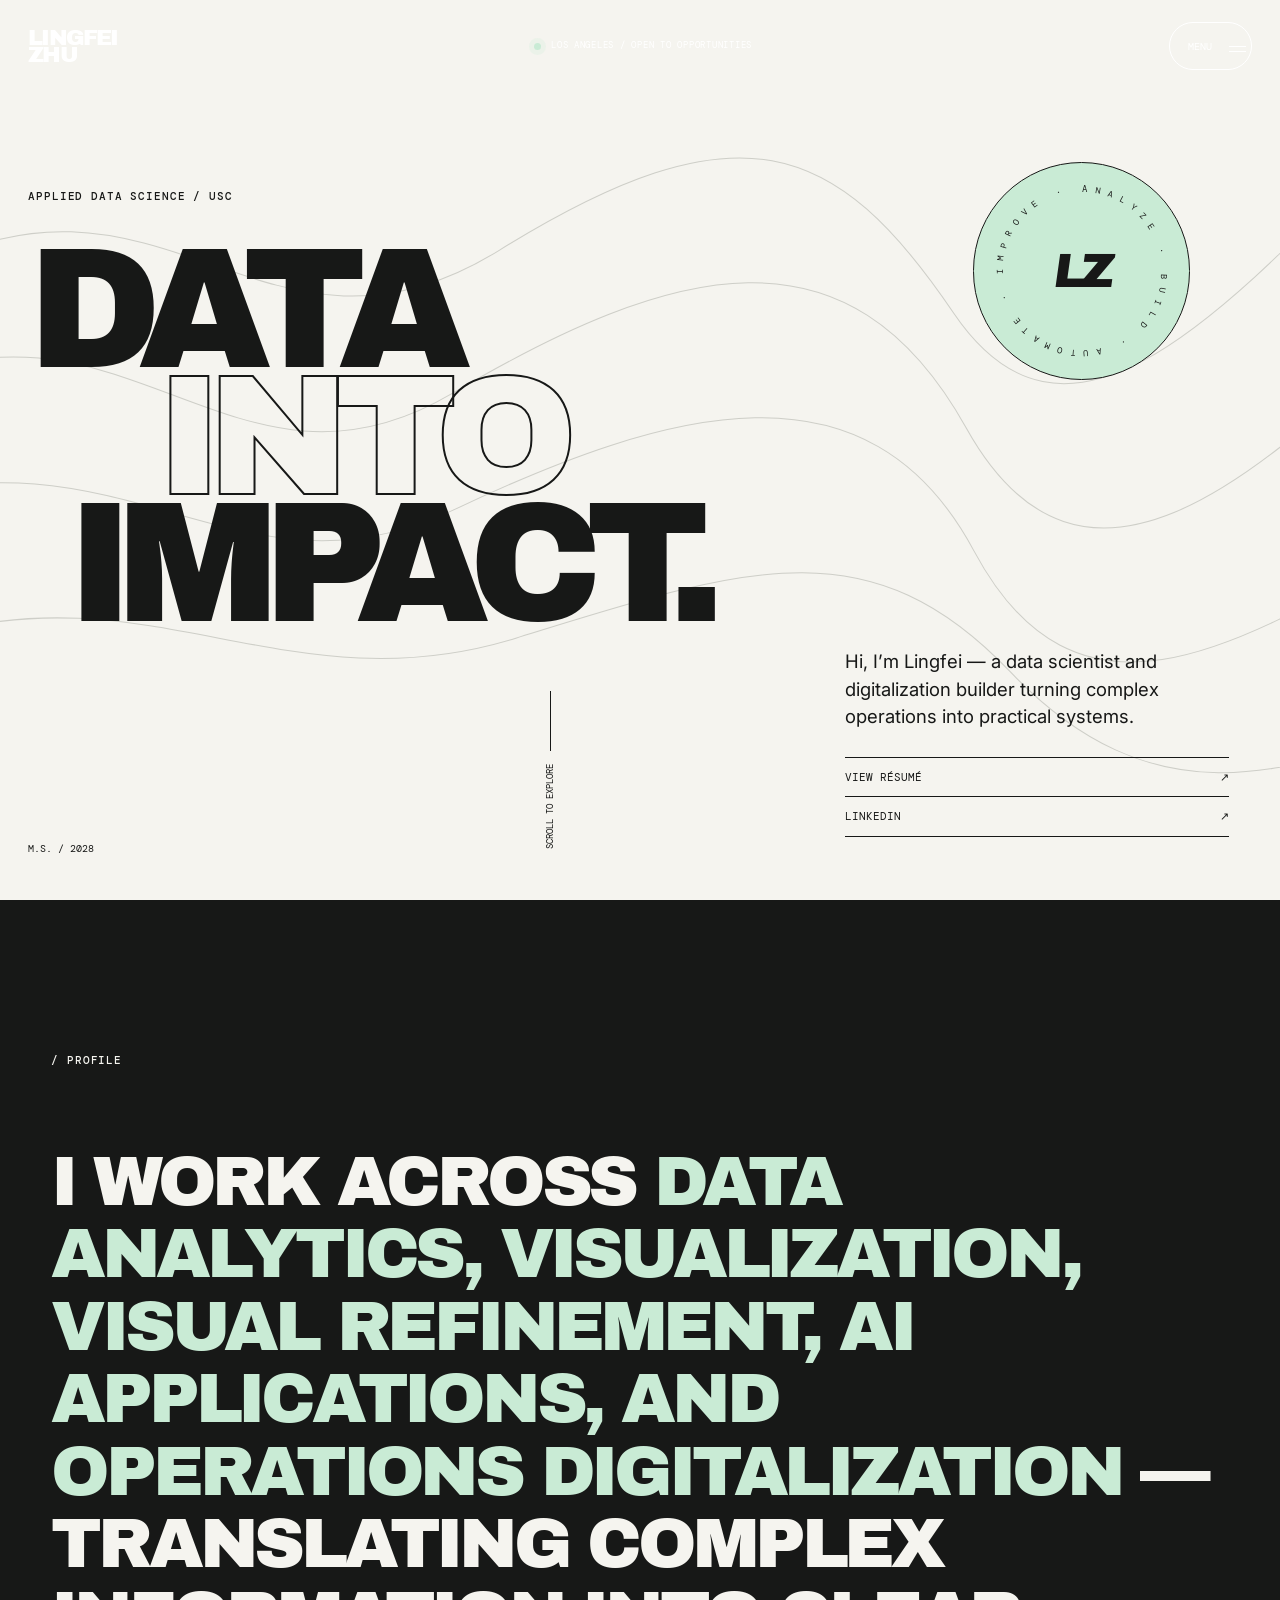
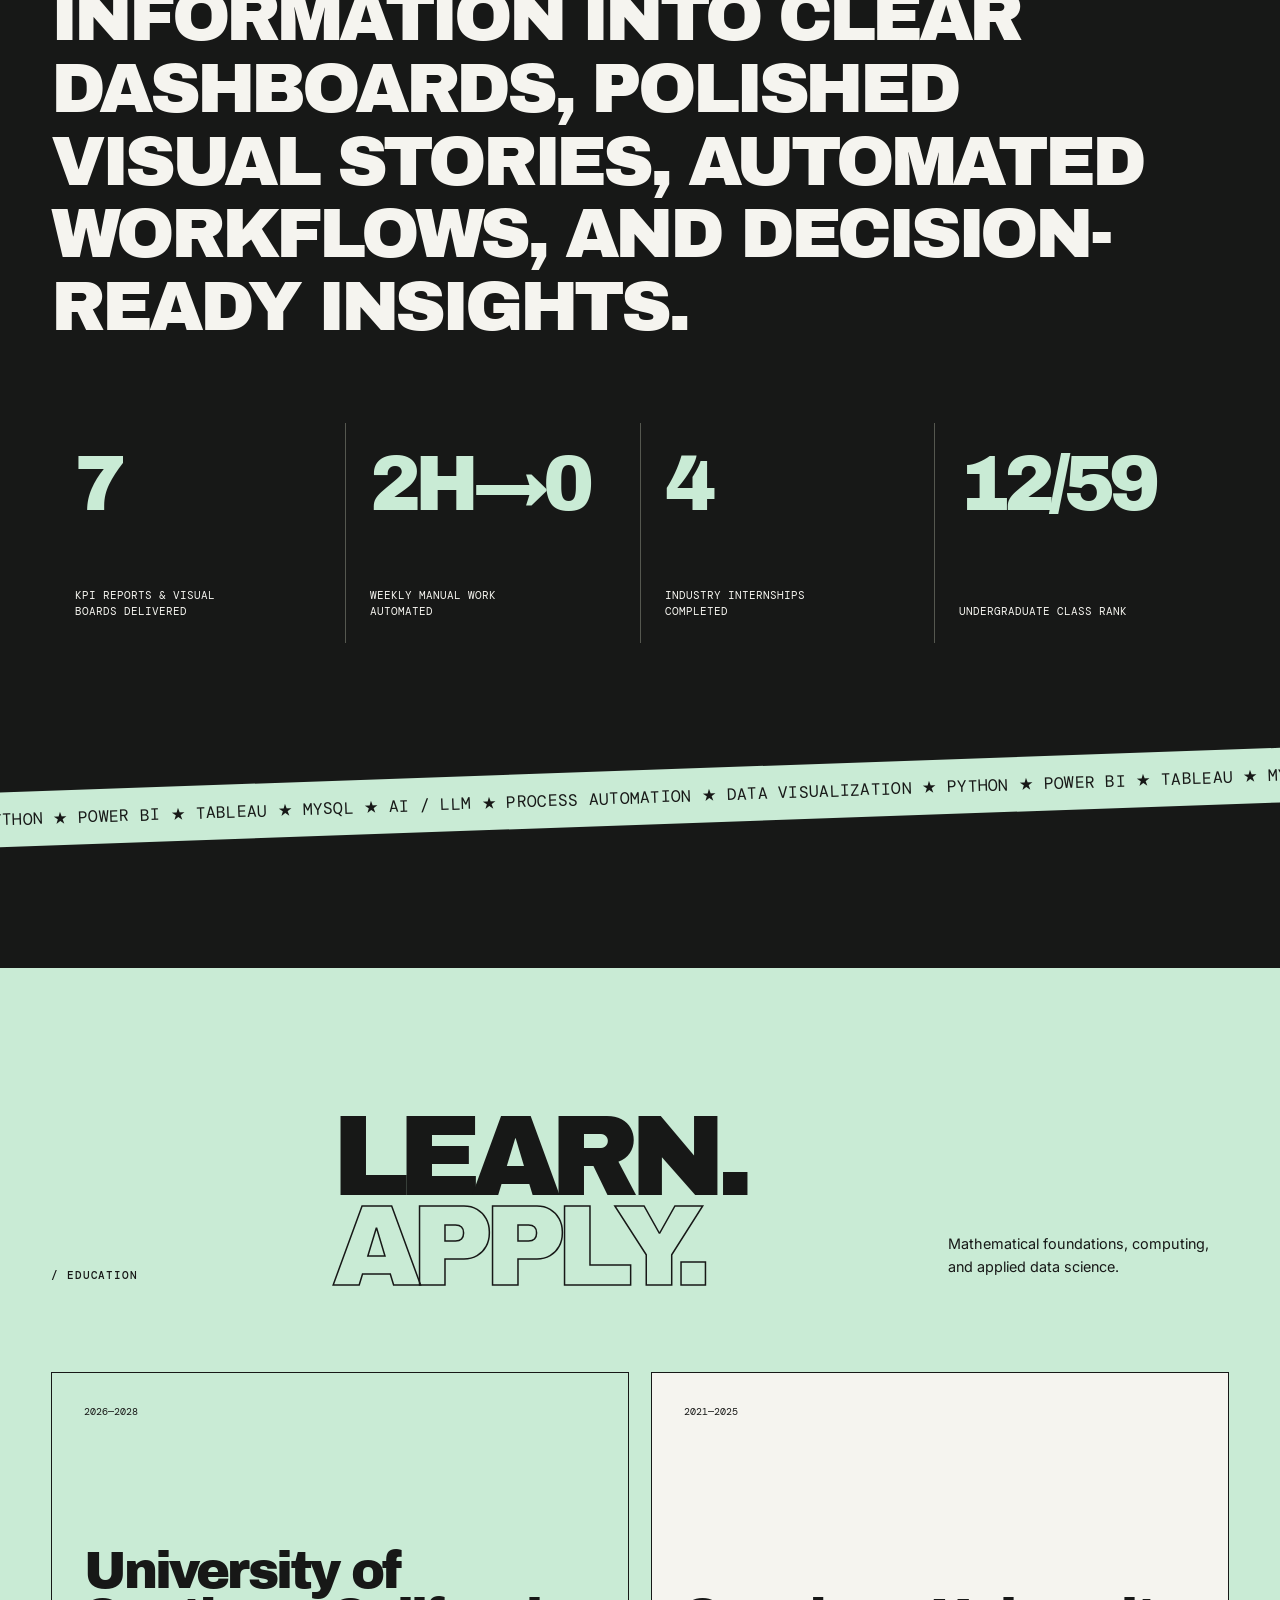
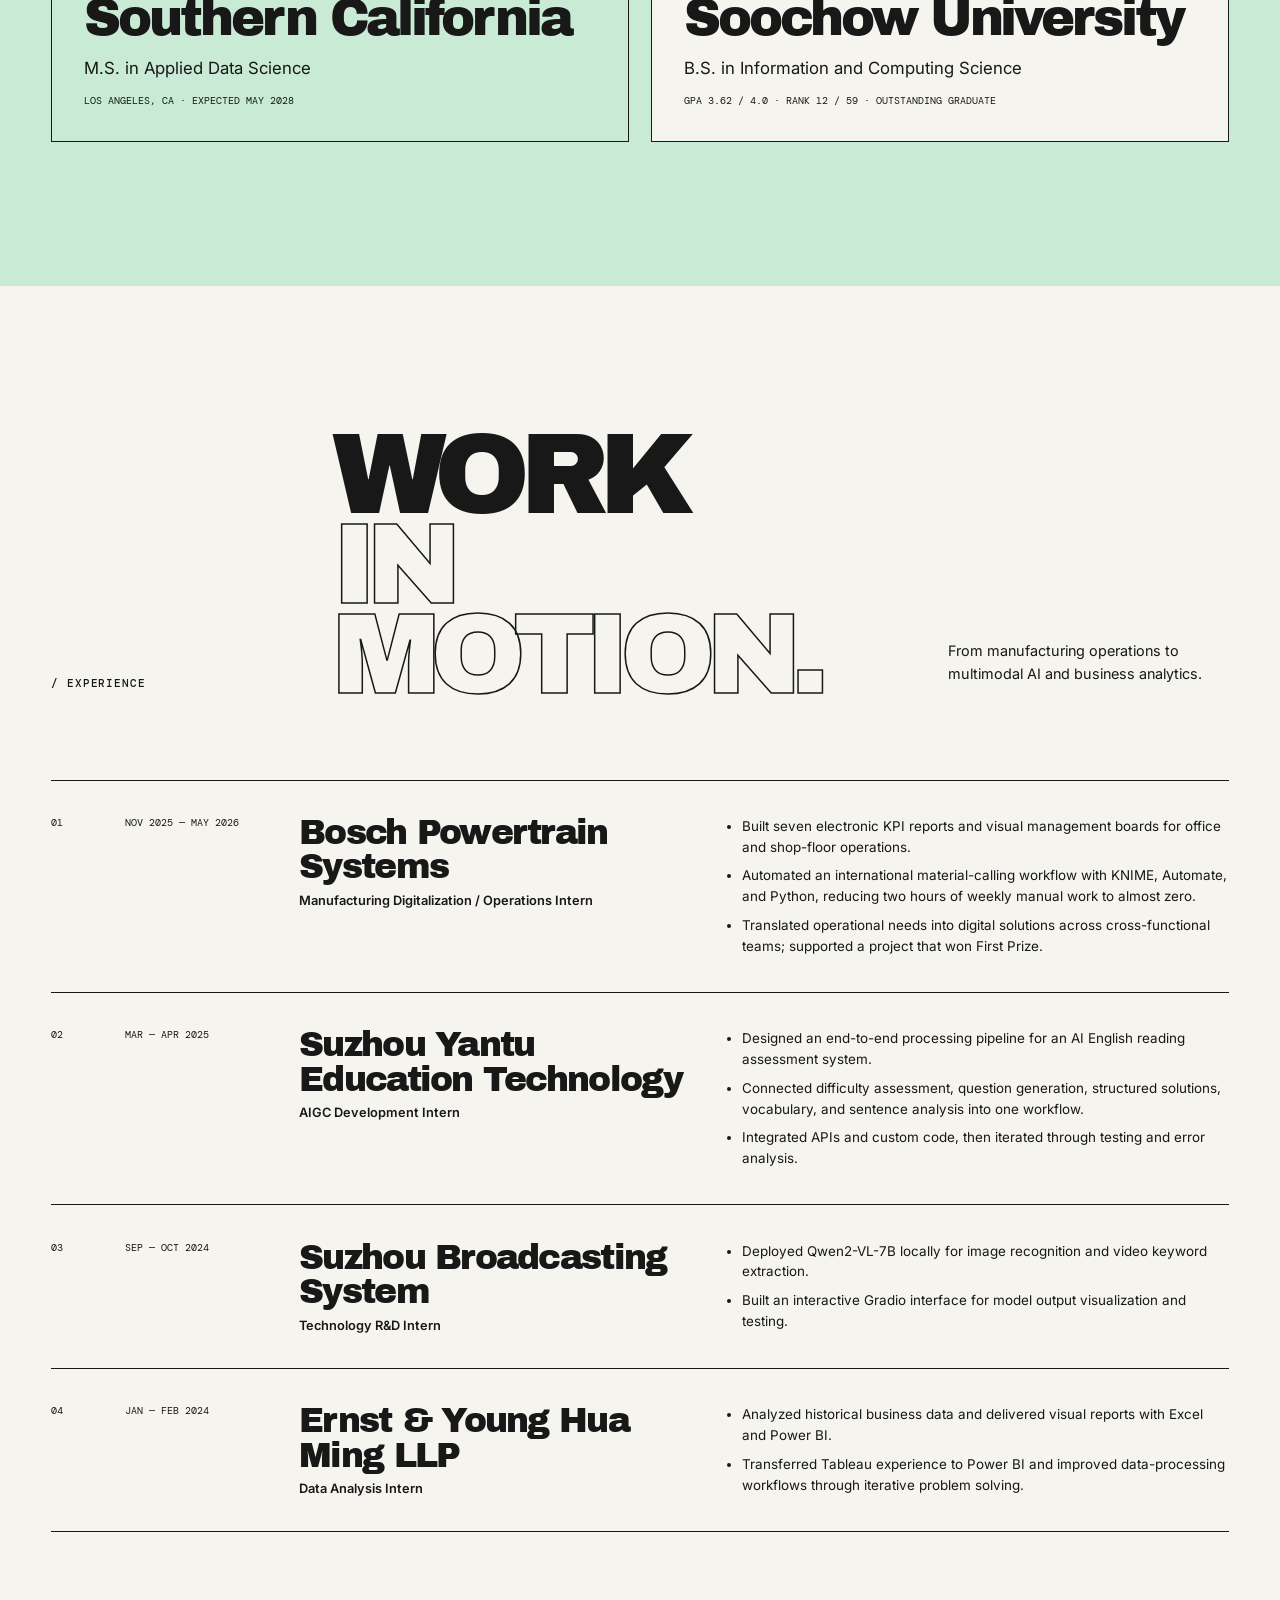
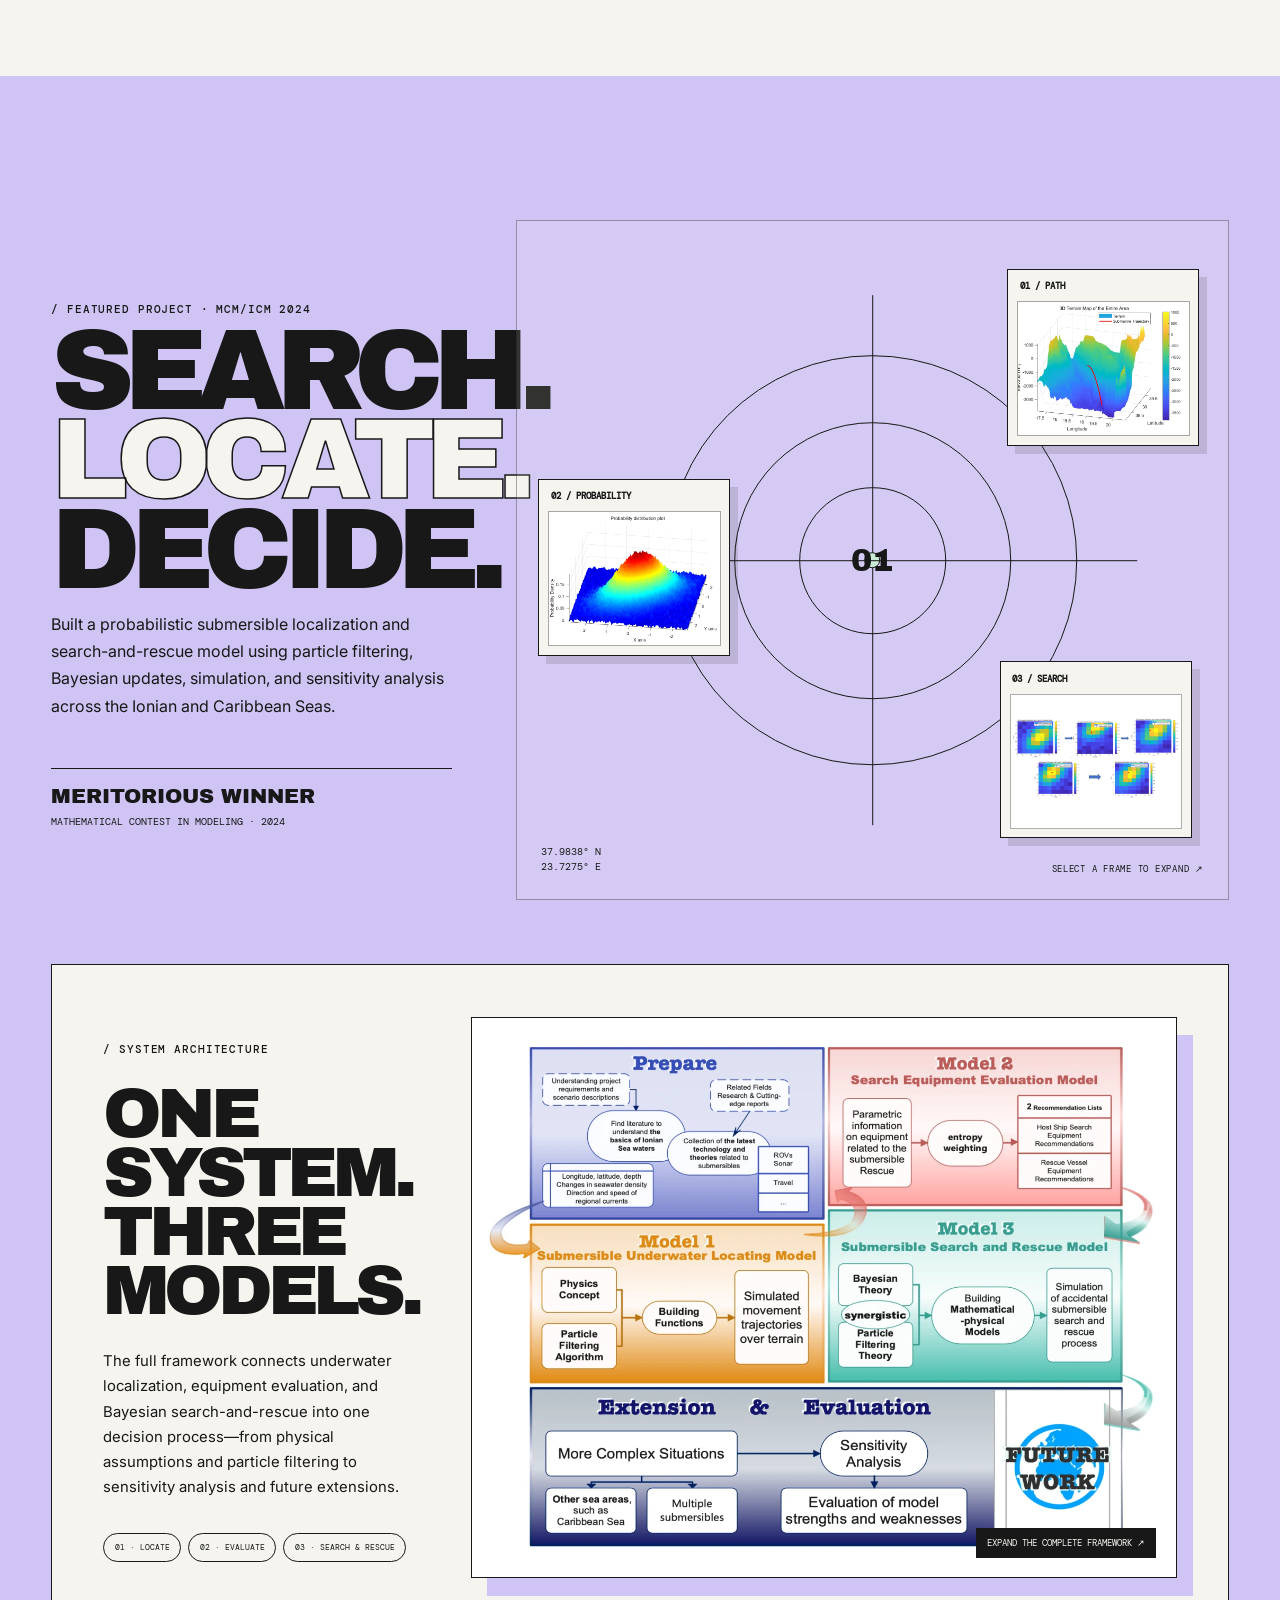
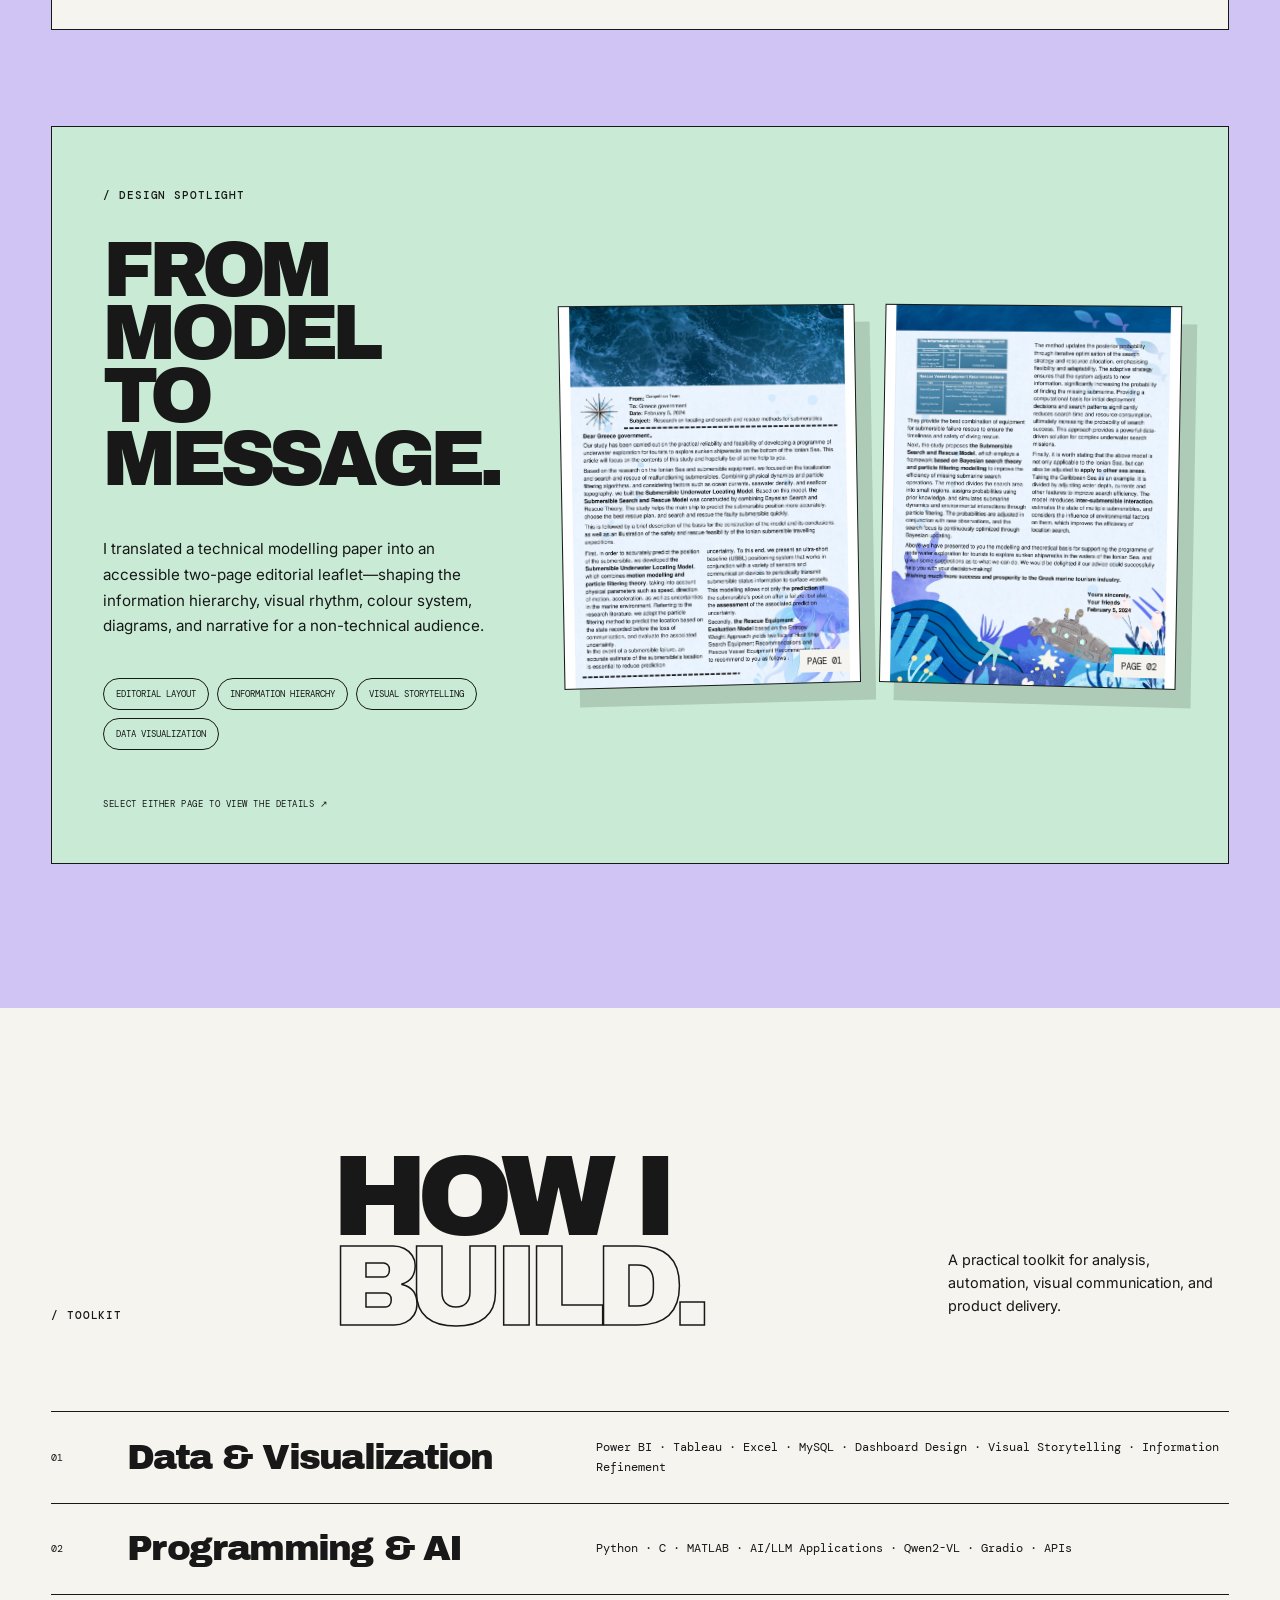
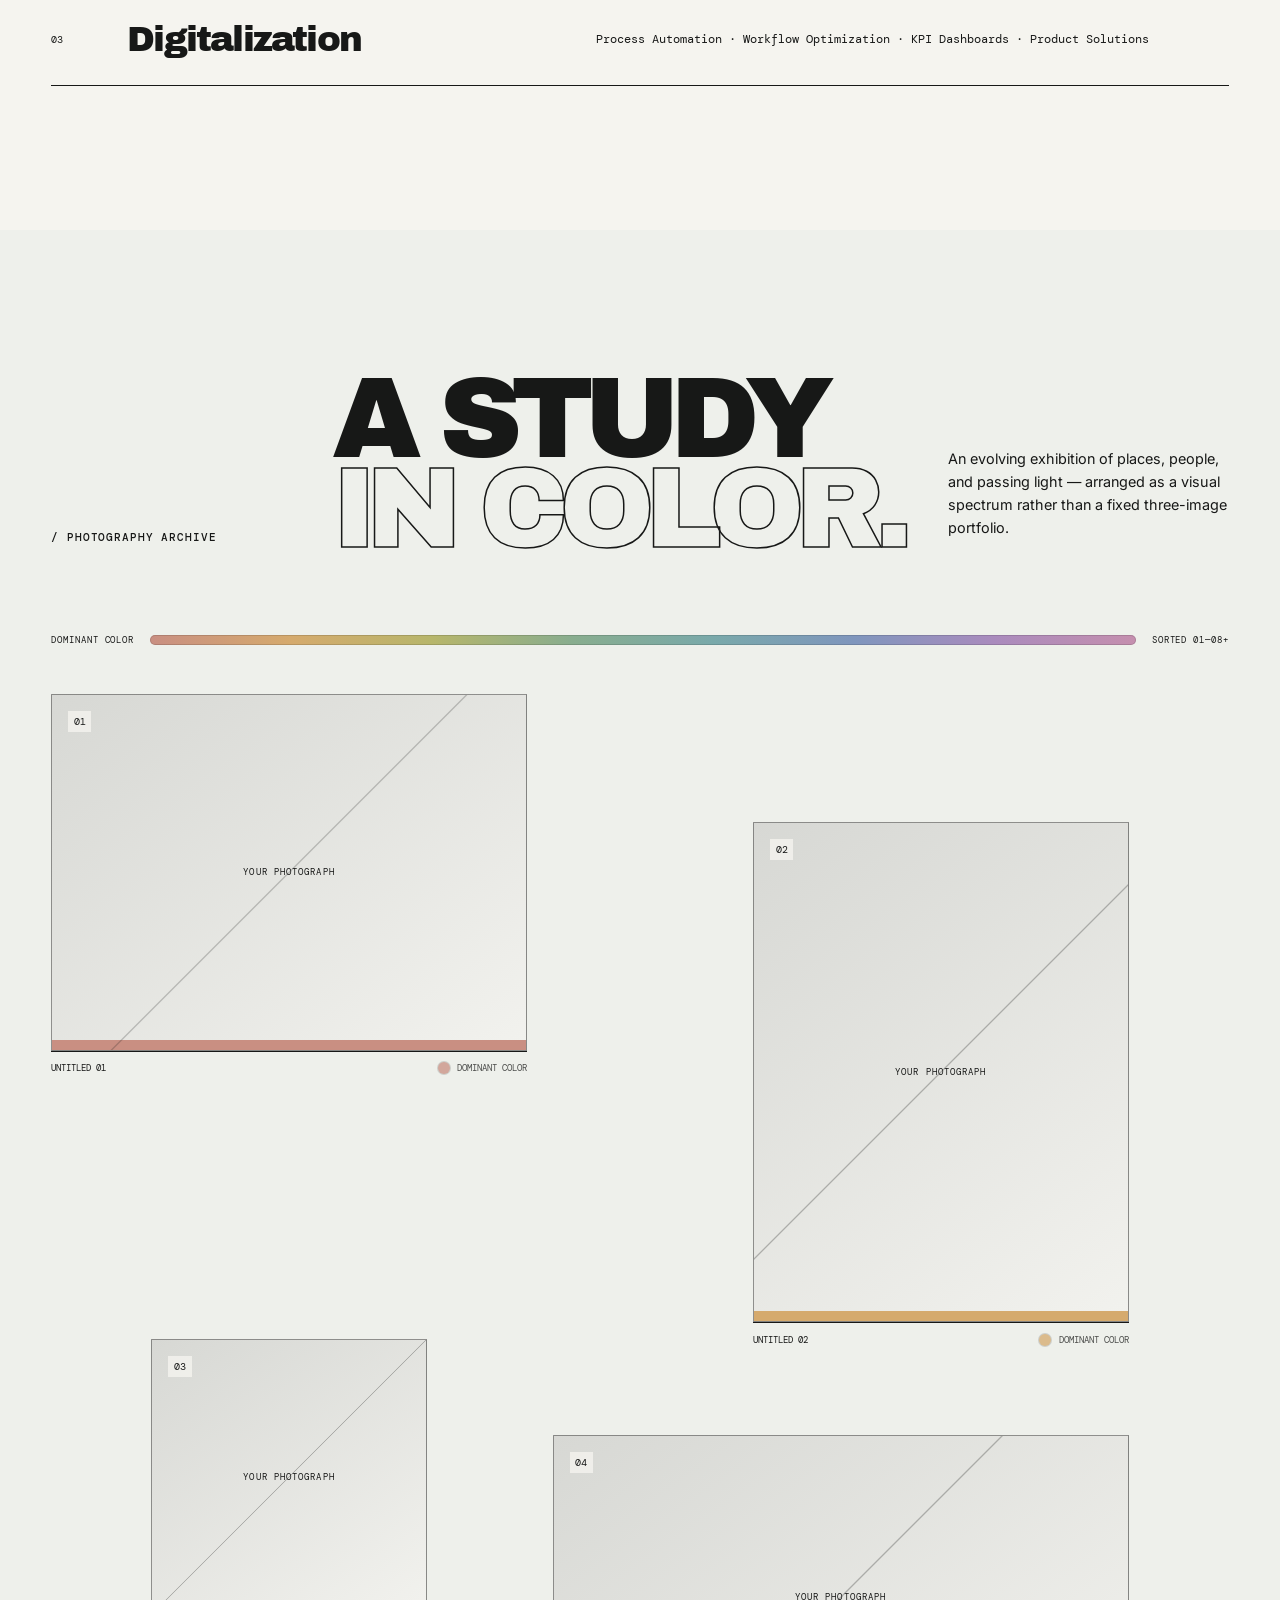
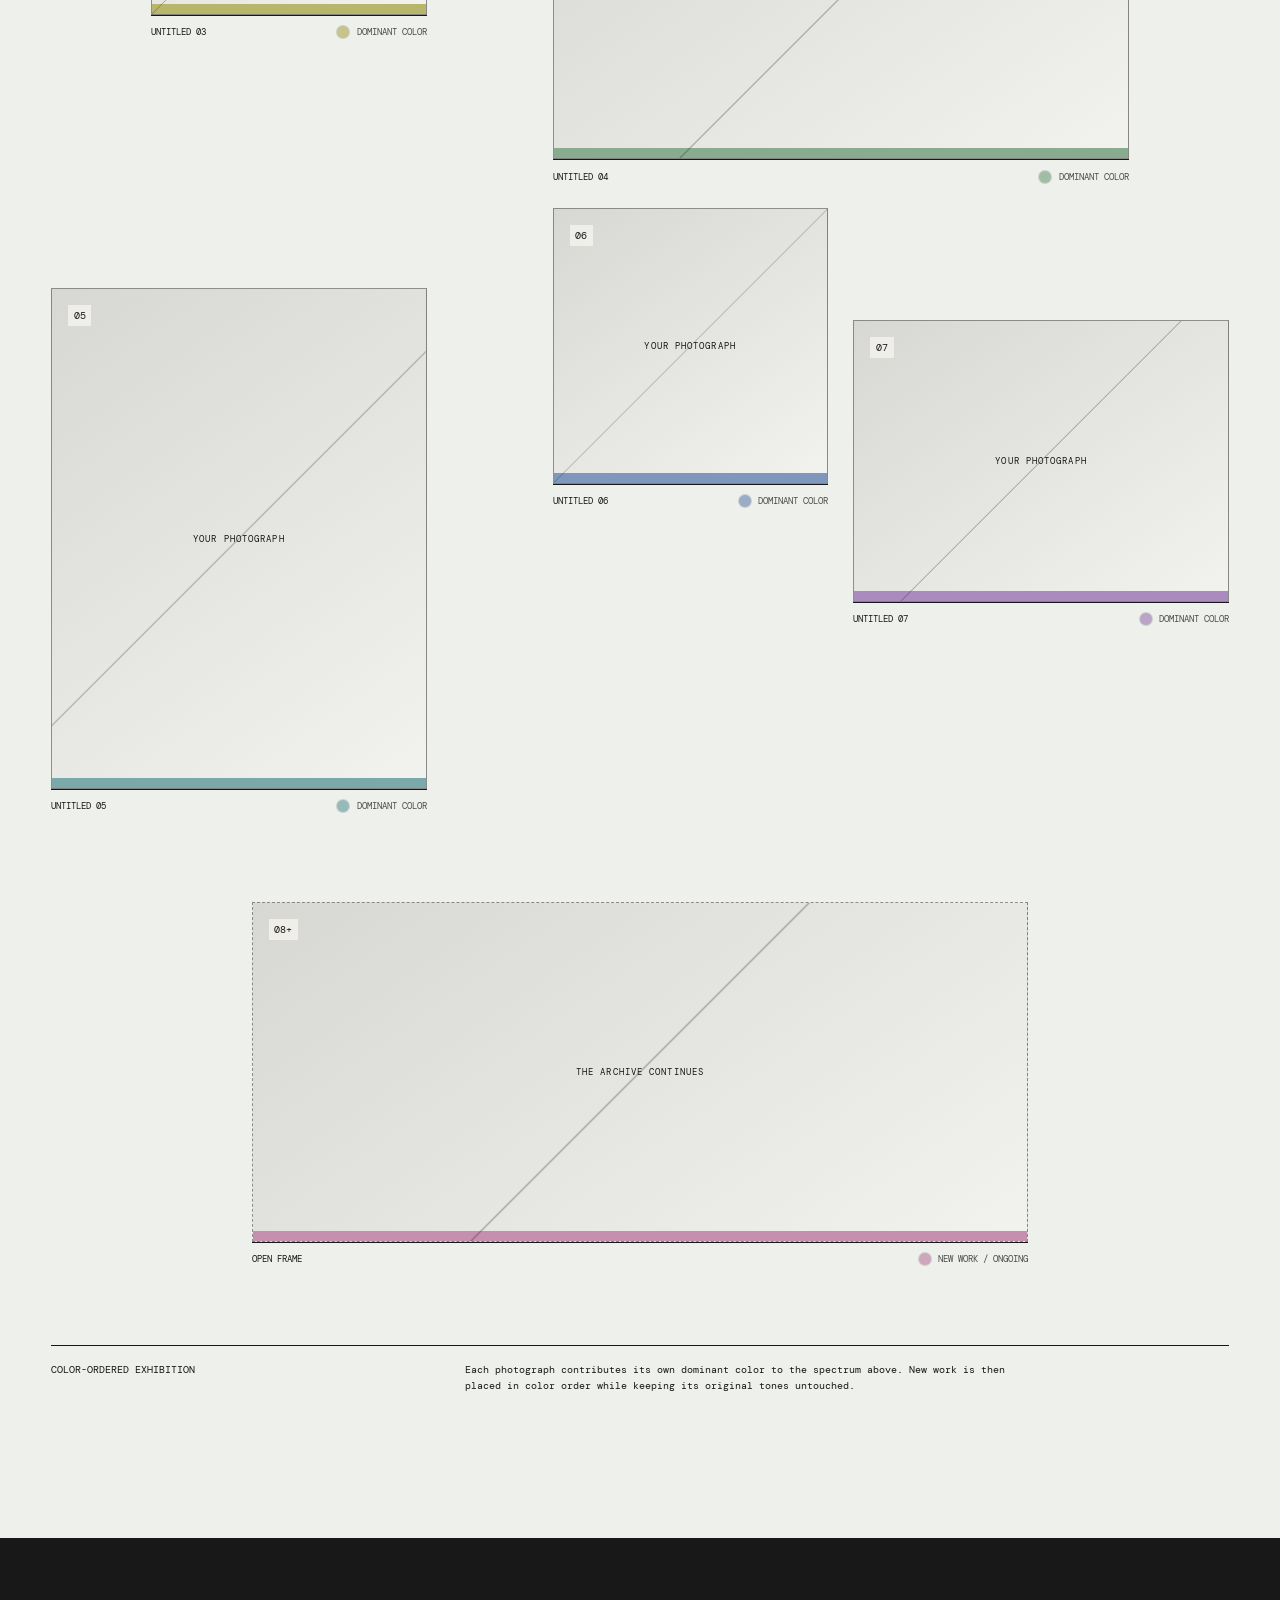
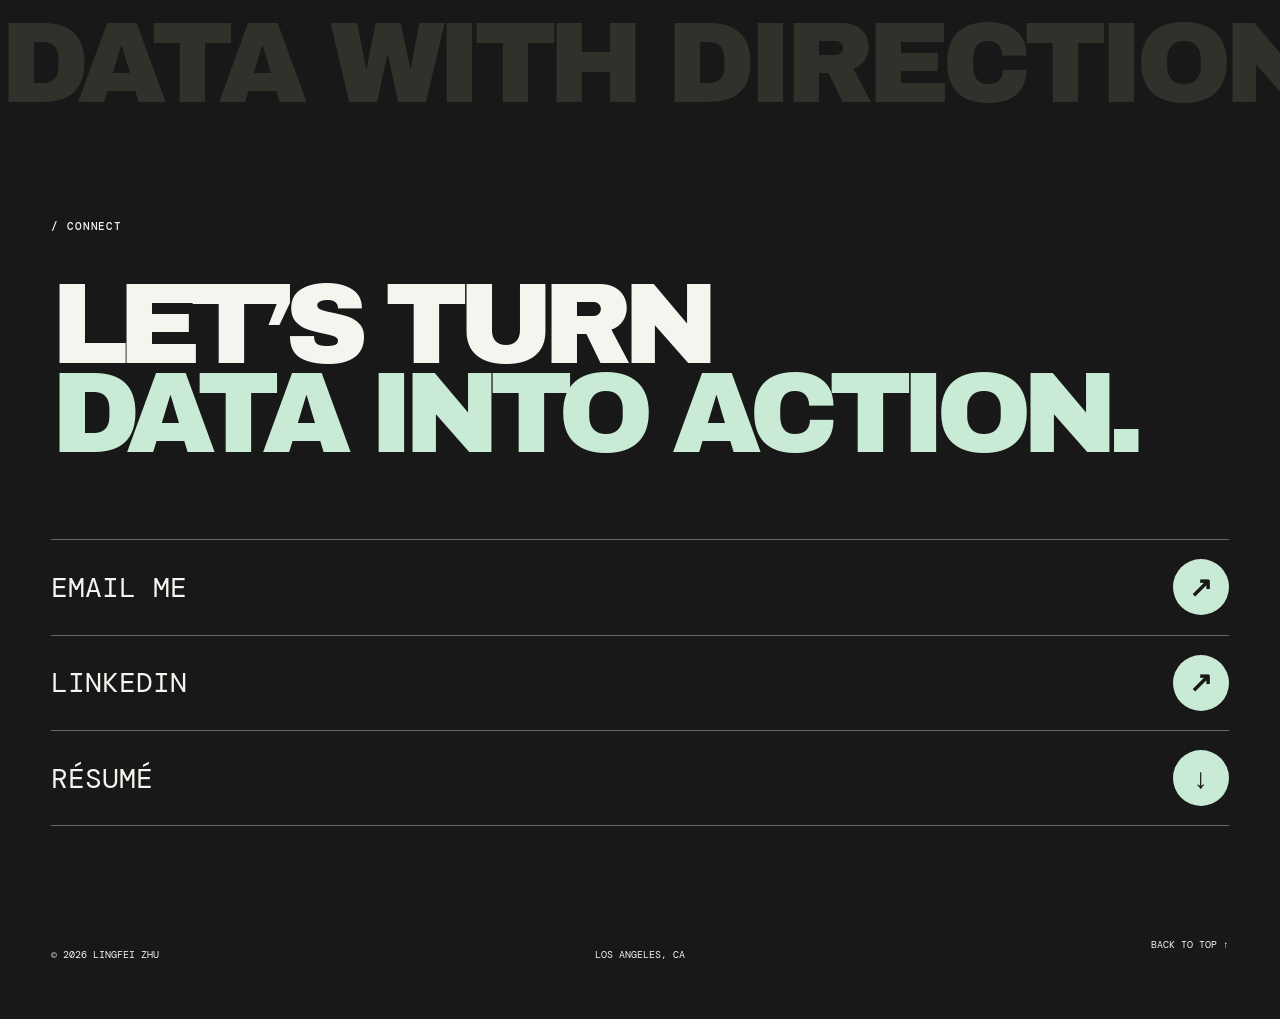
==== commit 4ee0e847: "Refresh project styles and interactions" ====
--- a/index.html
+++ b/index.html
@@ -7,7 +7,7 @@
   <title>Lingfei Zhu — Applied Data Science</title>
   <link rel="preconnect" href="https://fonts.googleapis.com" /><link rel="preconnect" href="https://fonts.gstatic.com" crossorigin />
   <link href="https://fonts.googleapis.com/css2?family=Archivo+Black&amp;family=DM+Mono:wght@300;400;500&amp;family=Inter:wght@400;500;600&amp;display=swap" rel="stylesheet" />
-  <link rel="stylesheet" href="styles.css" /><script src="script.js" defer></script>
+  <link rel="stylesheet" href="styles.css?v=project-2" /><script src="script.js?v=project-2" defer></script>
 </head>
 <body>
   <div class="loader" aria-hidden="true"><div class="loader-mark">LZ<span>↗</span></div><p>LOADING PROFILE / <b data-loader-count>00</b></p></div>
--- a/styles.css
+++ b/styles.css
@@ -18,3 +18,5 @@
 @keyframes workflow-drift{0%,100%{translate:0 0;rotate:-.15deg}50%{translate:0 -7px;rotate:.25deg}}
 @media(max-width:820px){.workflow-feature{grid-column:1;grid-template-columns:1fr;margin-inline:-18px;padding:4rem 18px}.workflow-board{box-shadow:8px 10px 0 var(--violet)}.workflow-board span{right:.8rem;bottom:.8rem;max-width:75%;font-size:.48rem}}
 @media(prefers-reduced-motion:reduce){.workflow-board{animation:none}}
+.section-head h2 span,.project h2 span,.photo-head h2 span{-webkit-text-stroke:1.5px var(--ink)!important}
+.project h2 span{color:var(--paper)!important}
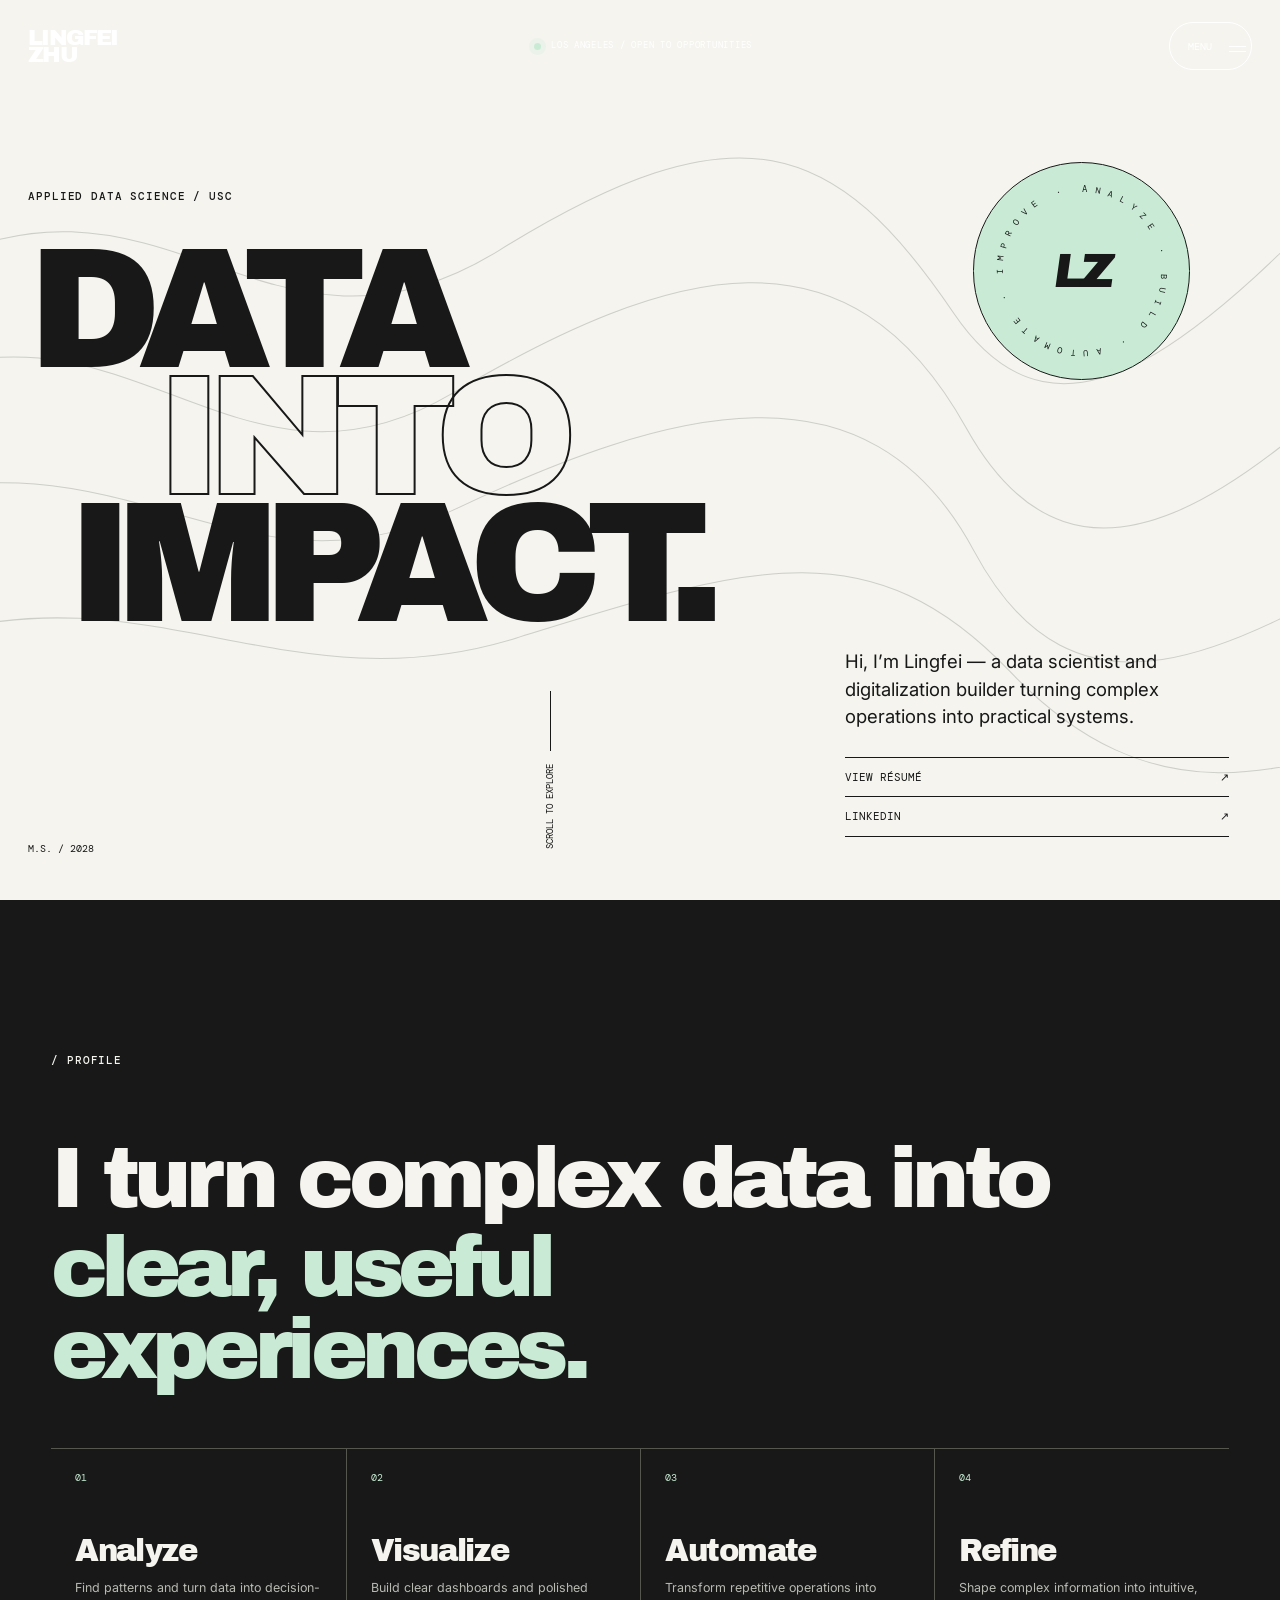
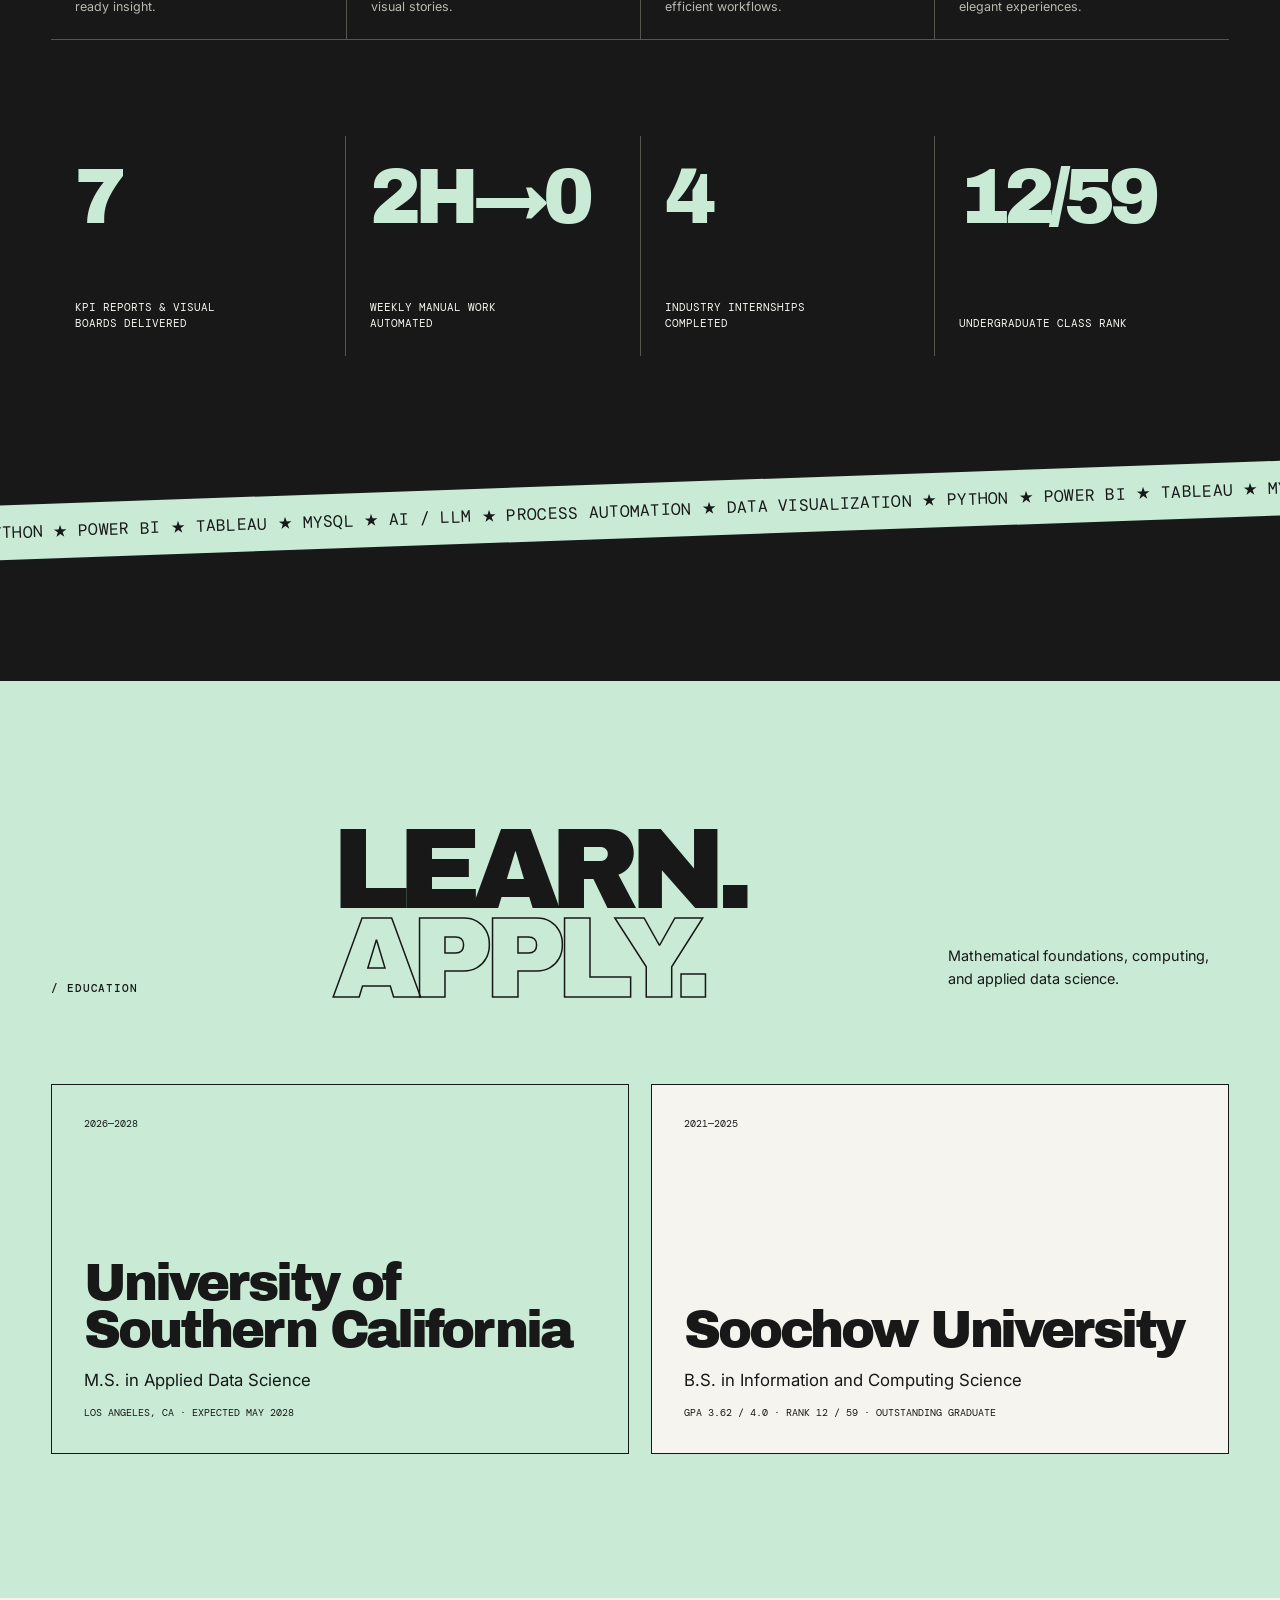
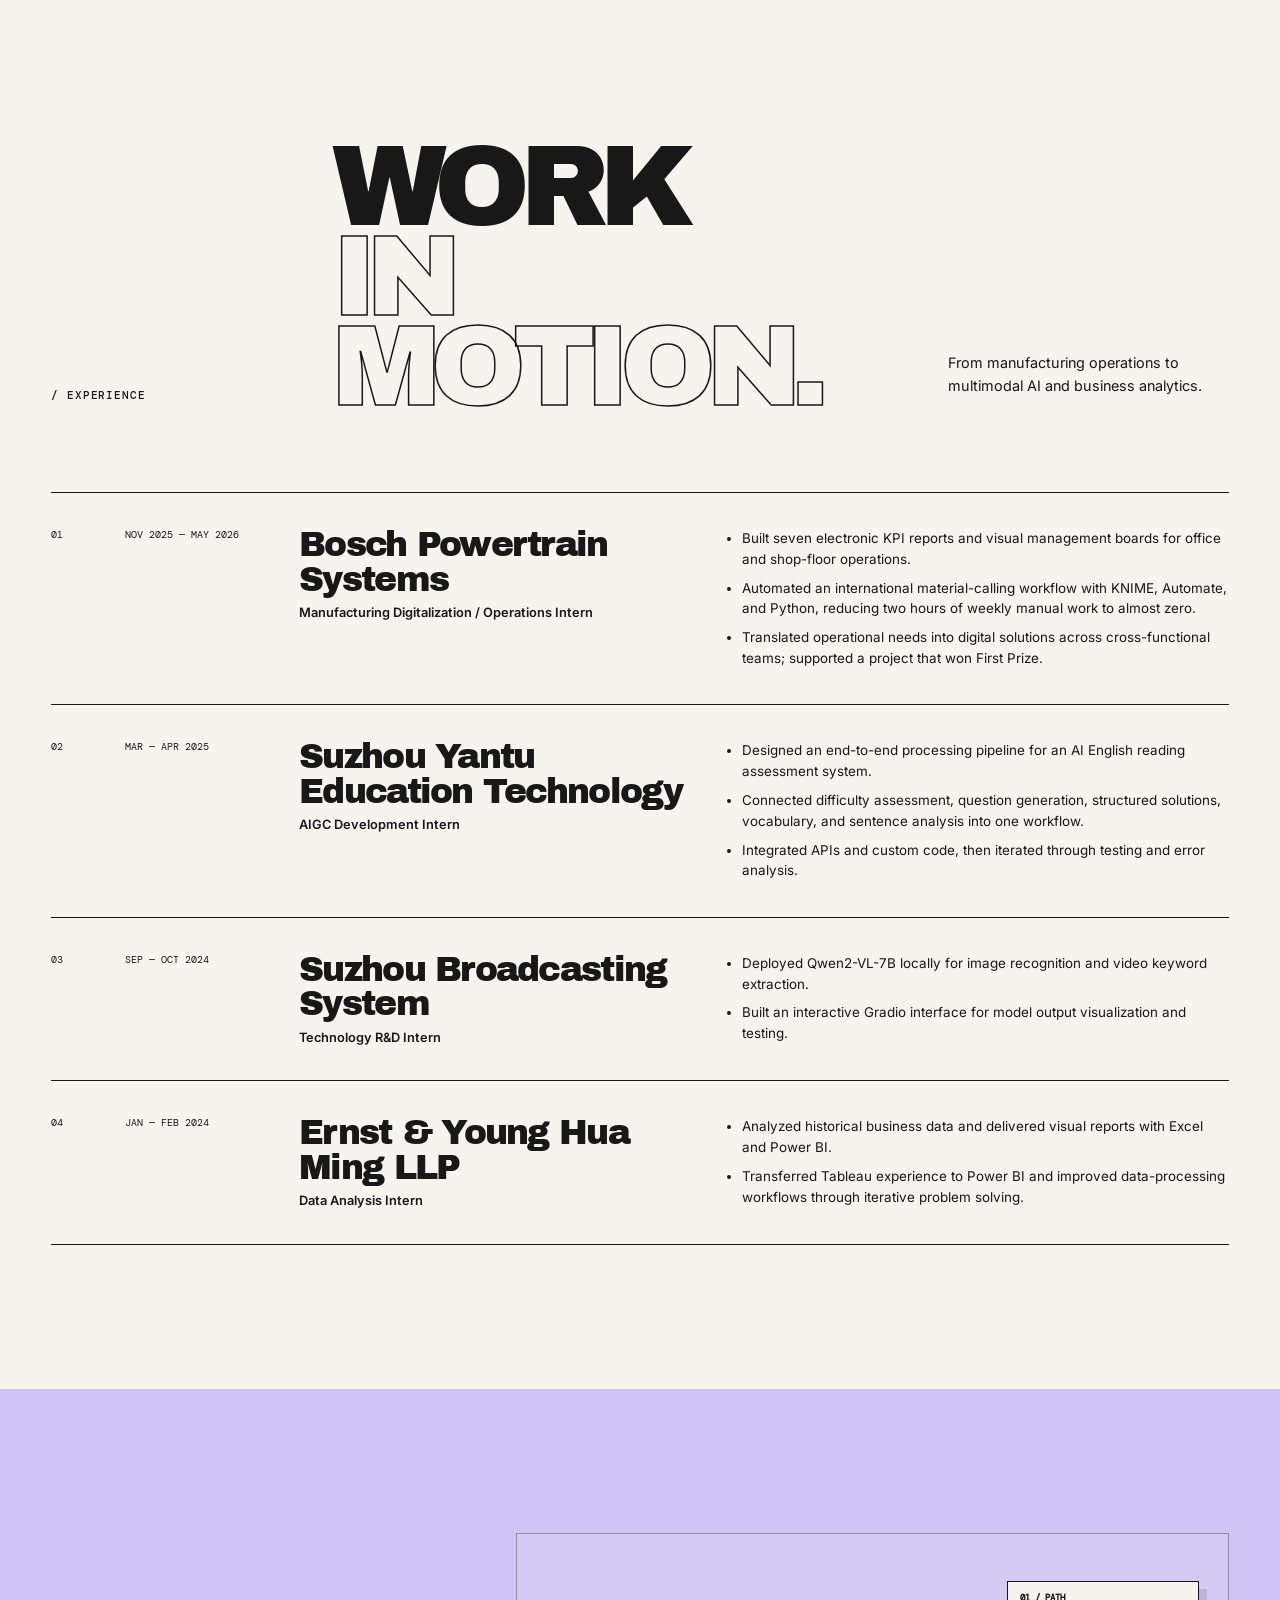
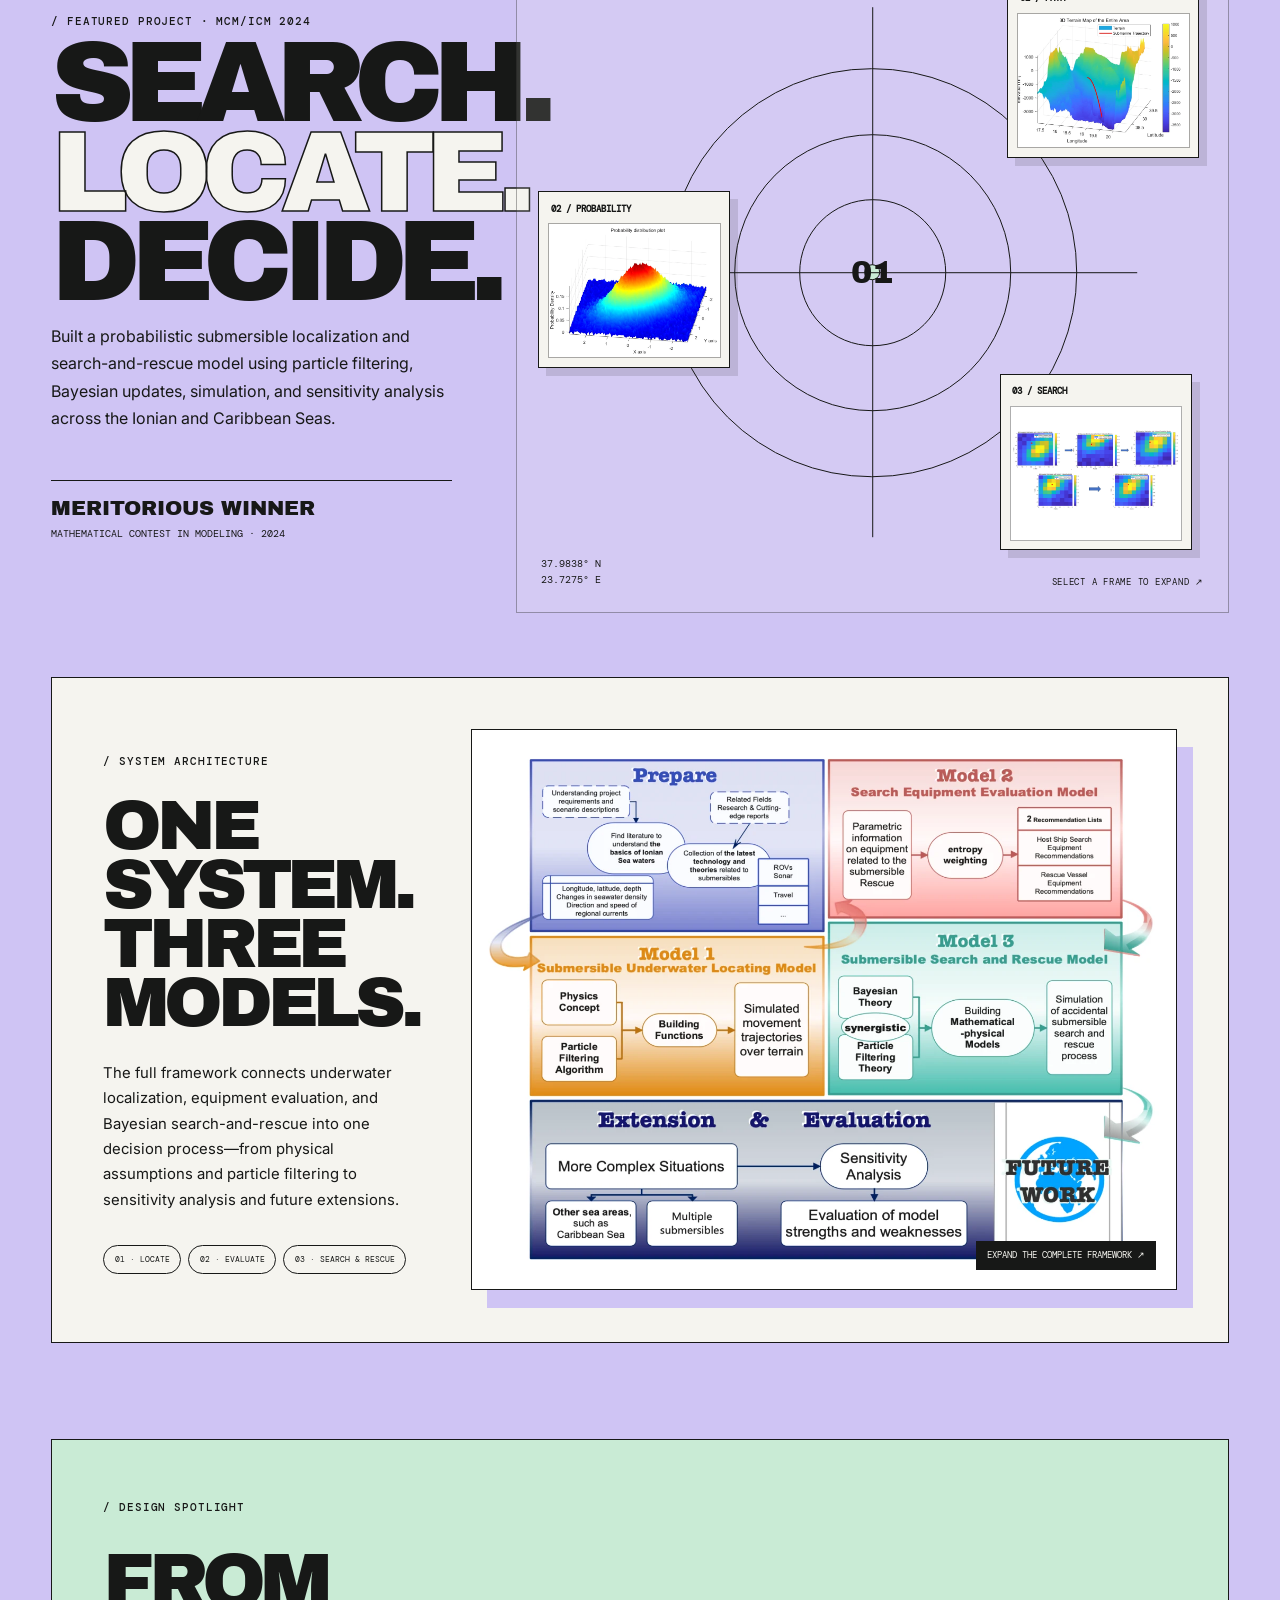
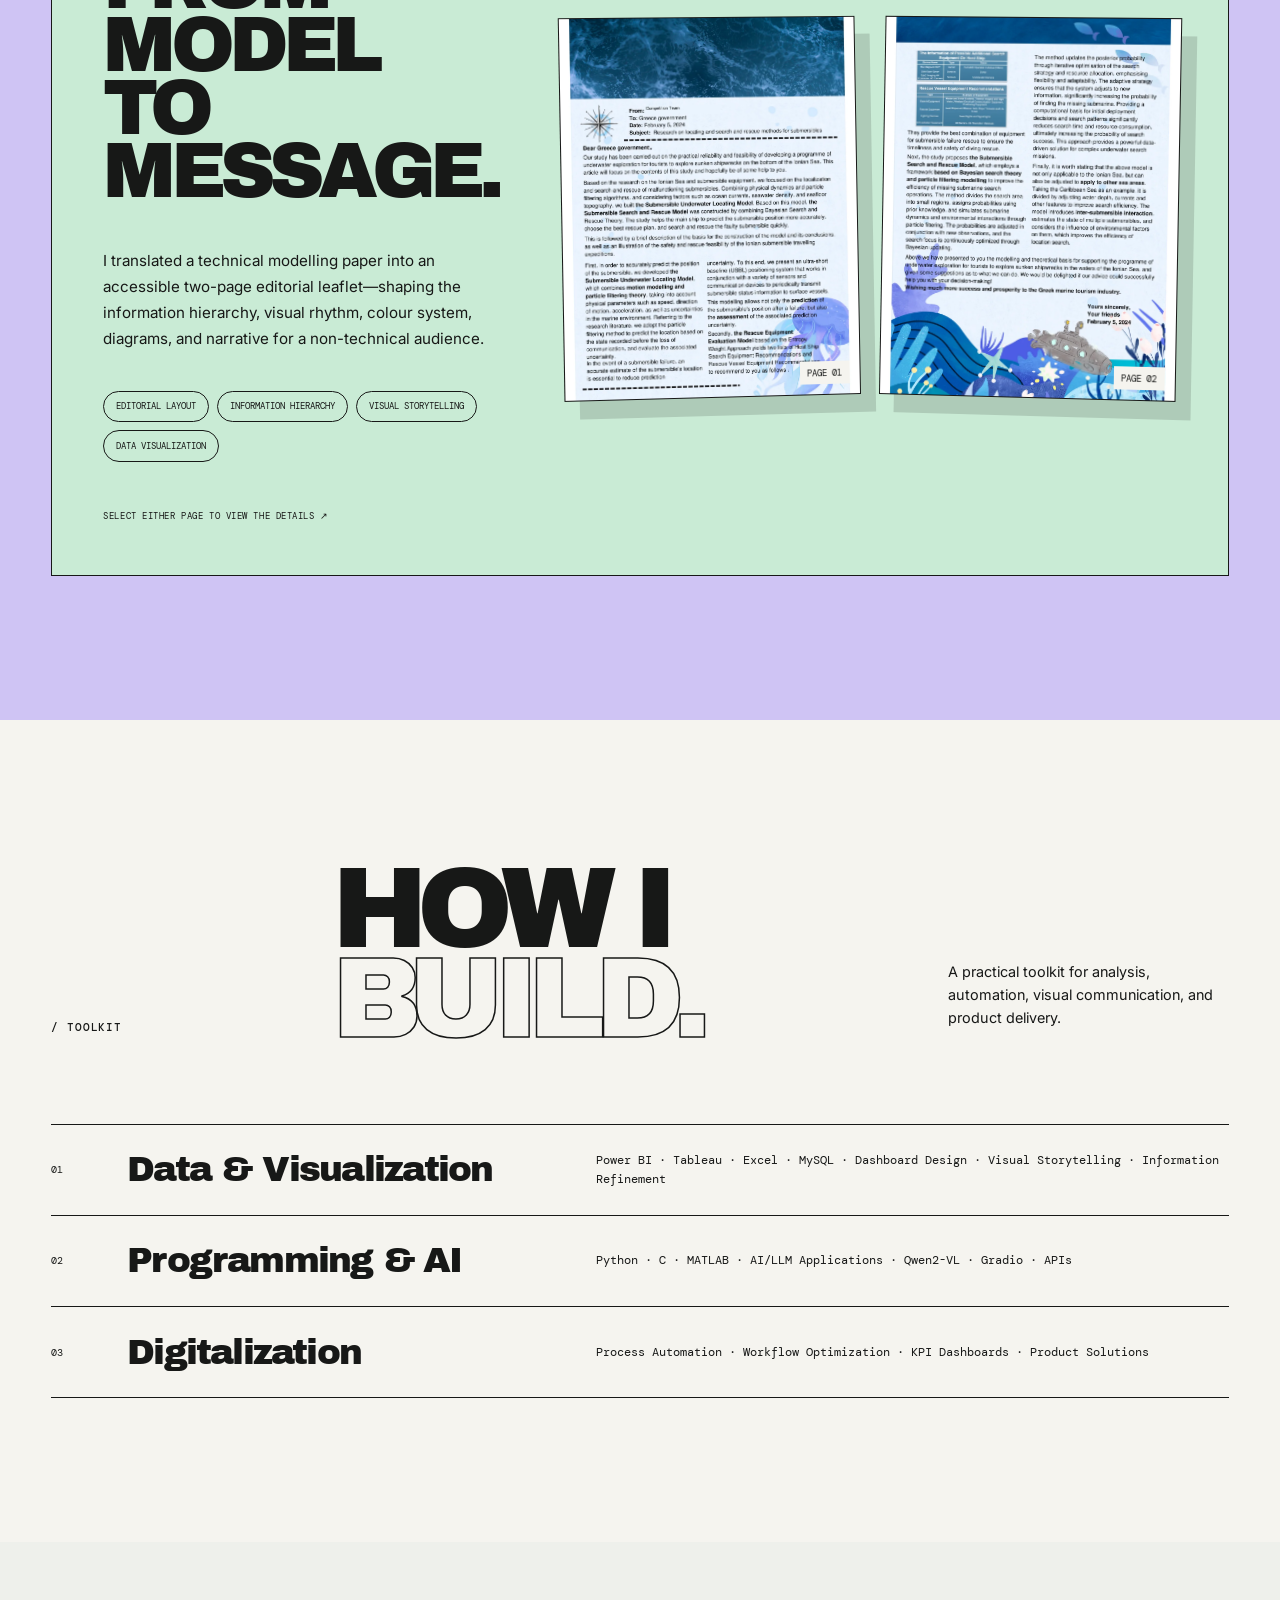
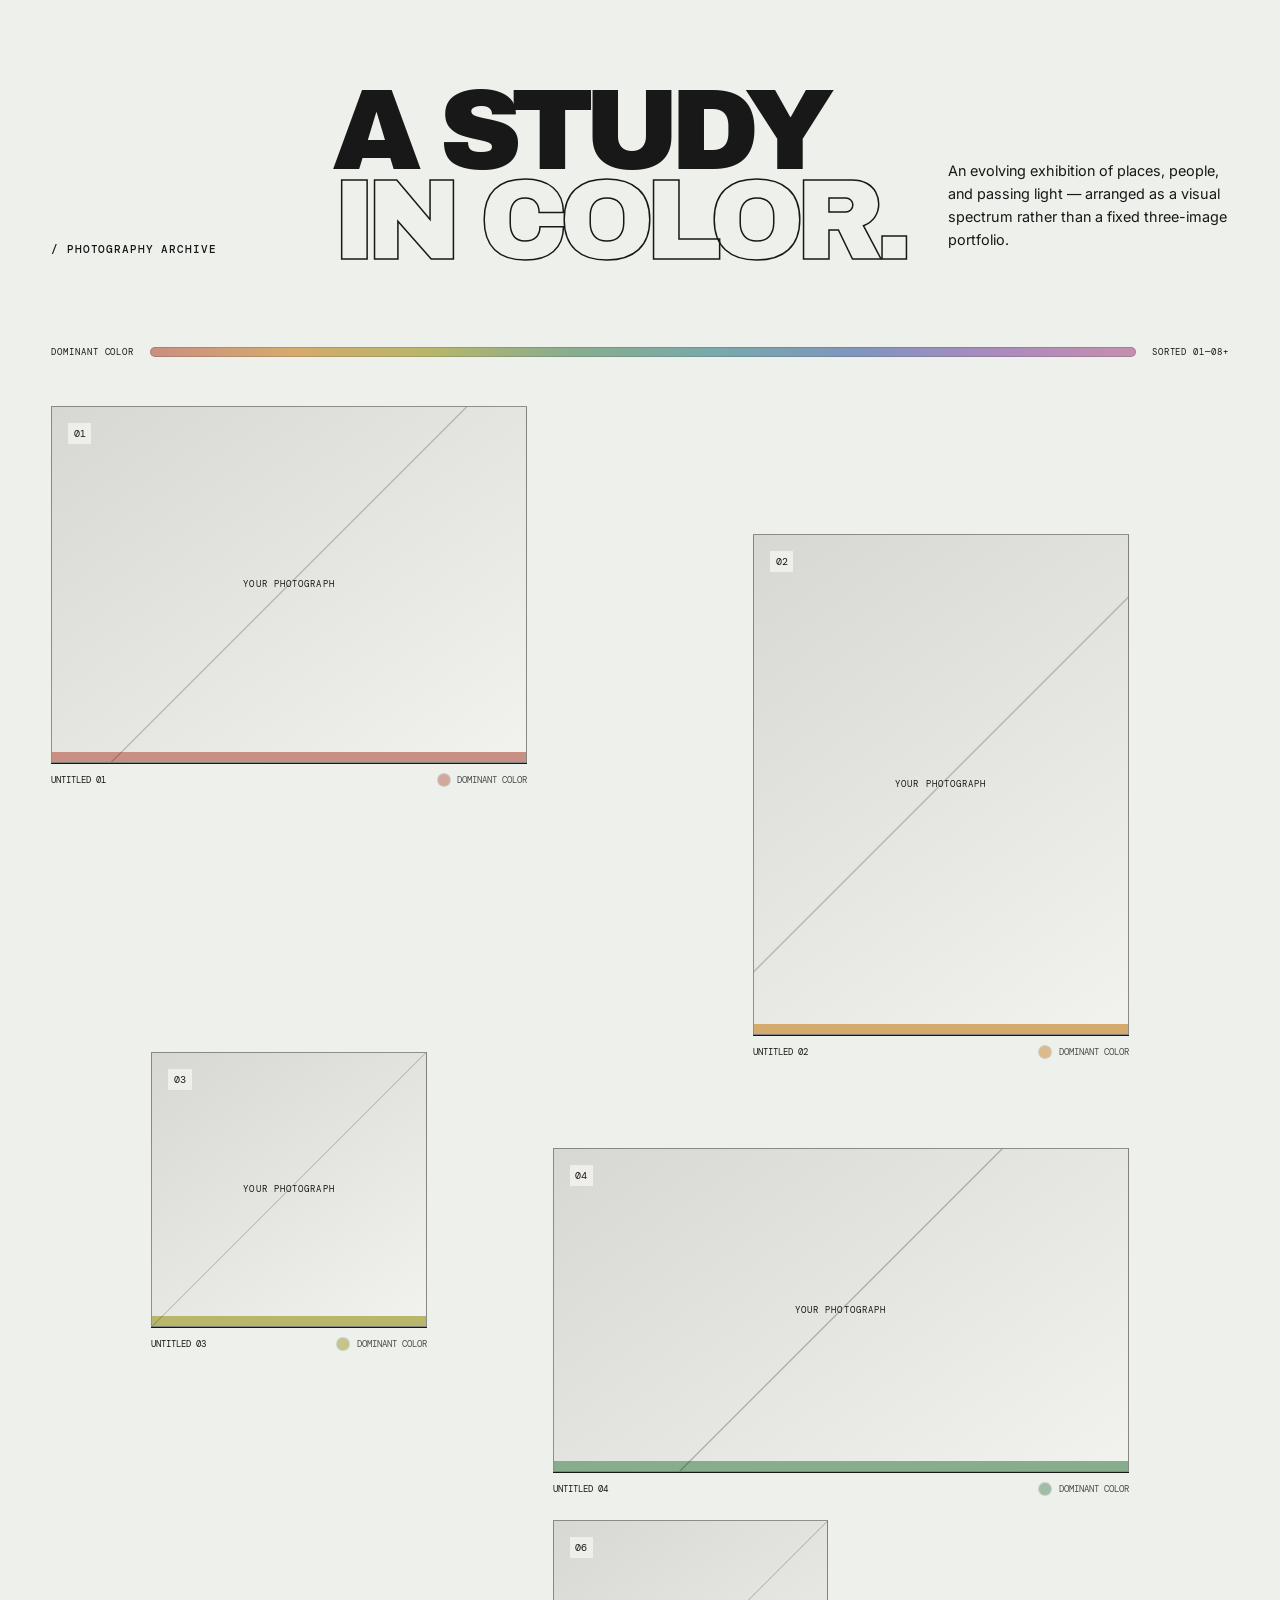
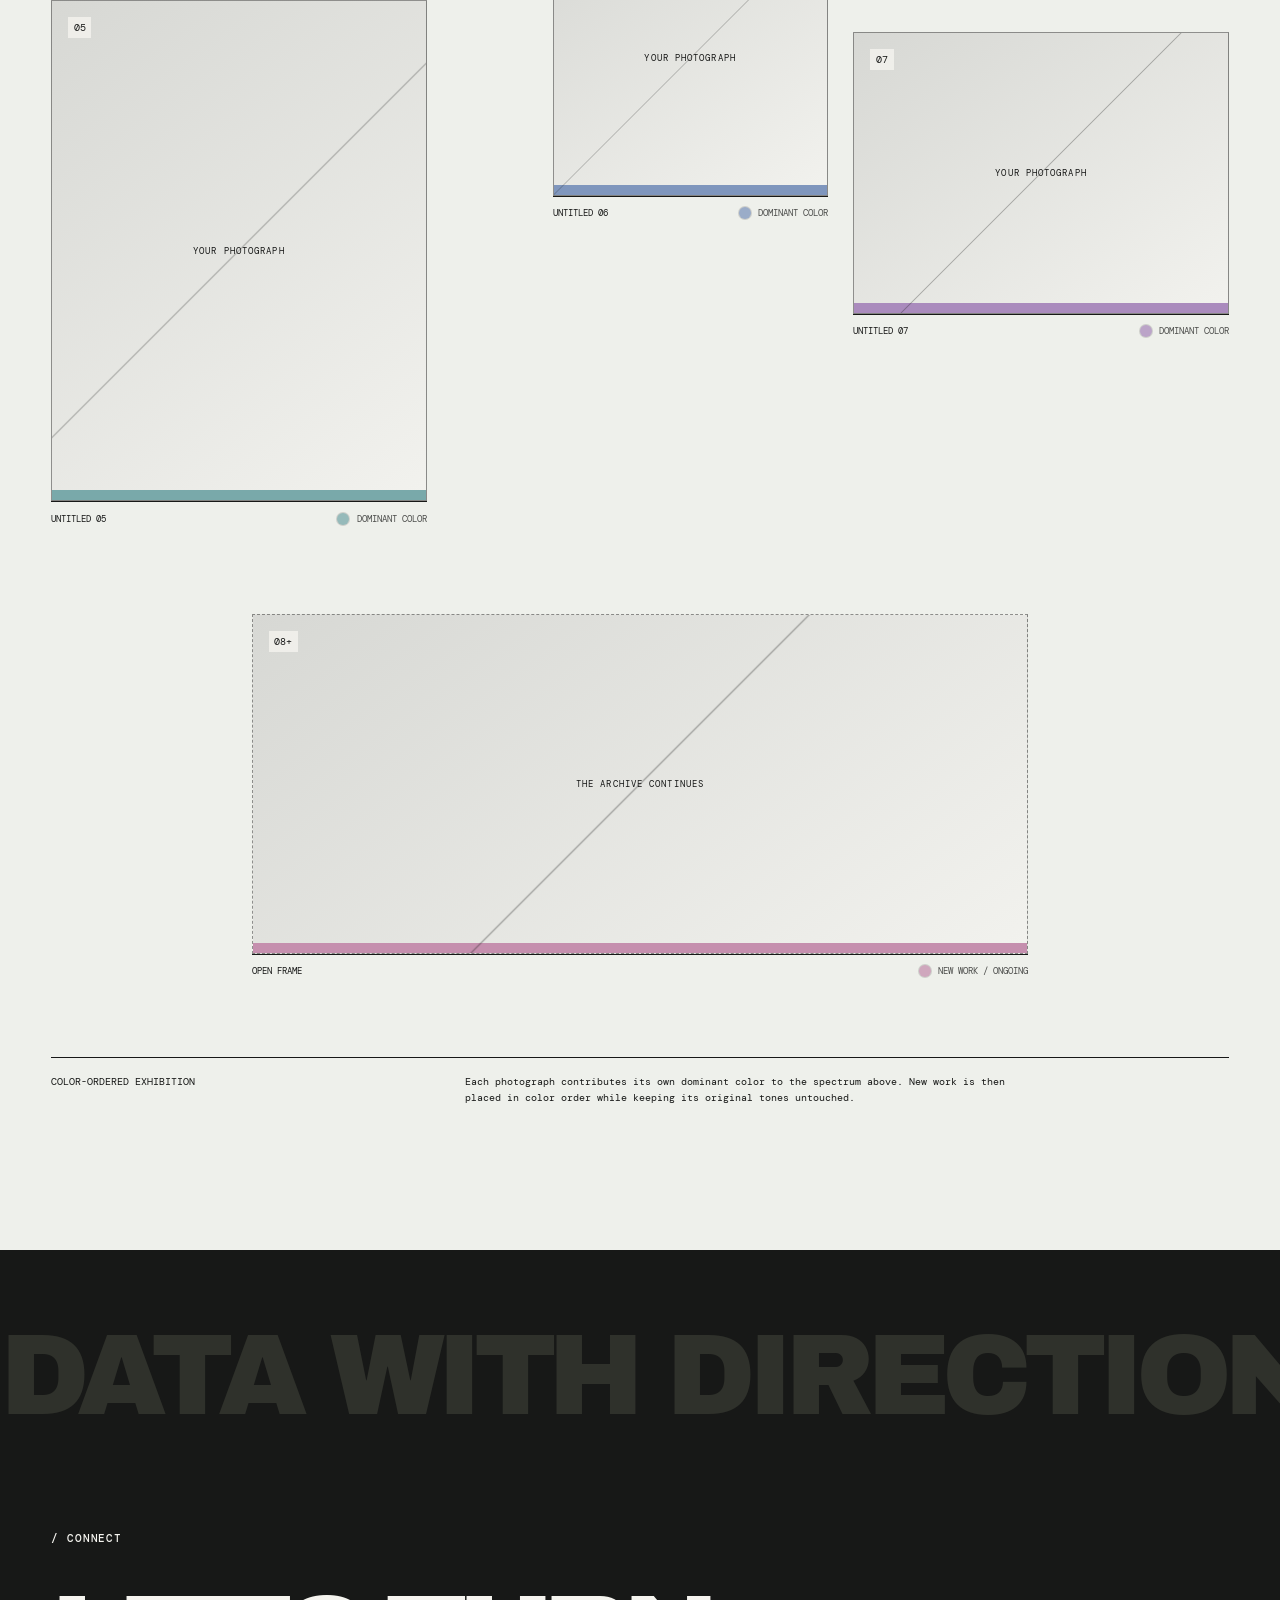
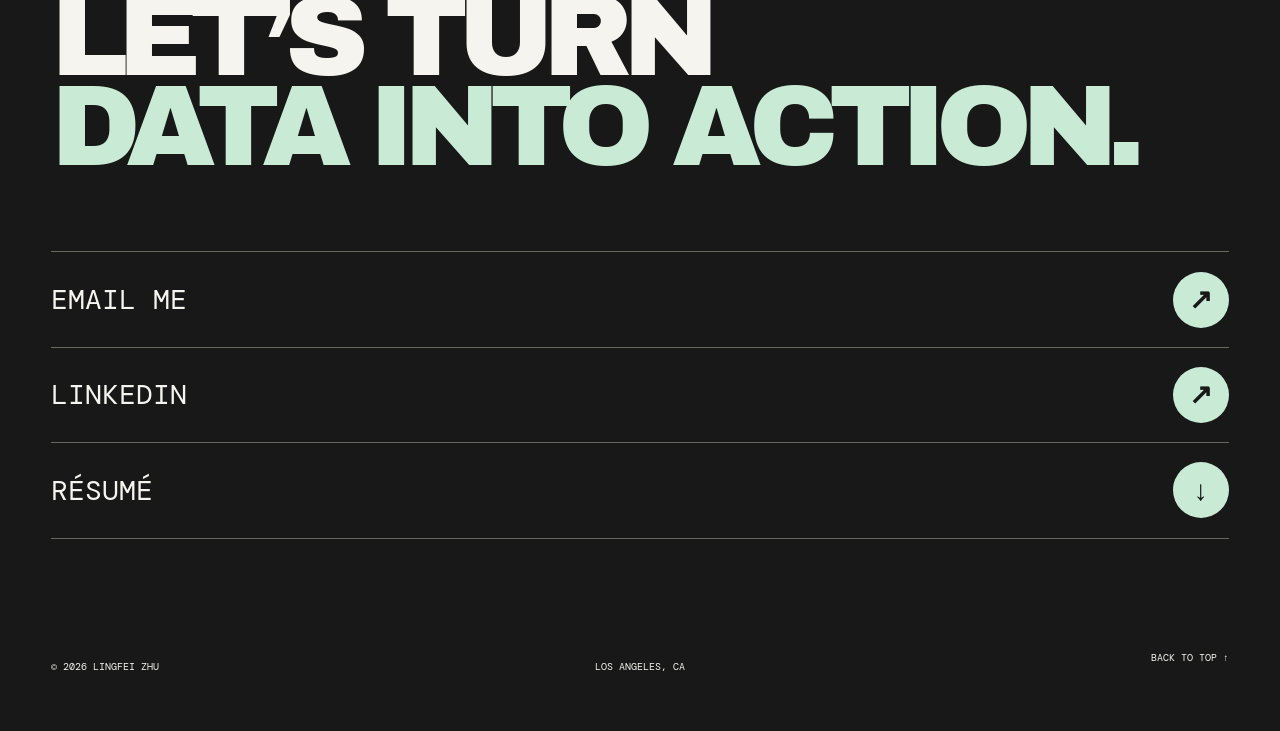
==== commit 4638573a: "Refine profile summary and capability hierarchy" ====
--- a/index.html
+++ b/index.html
@@ -7,7 +7,7 @@
   <title>Lingfei Zhu — Applied Data Science</title>
   <link rel="preconnect" href="https://fonts.googleapis.com" /><link rel="preconnect" href="https://fonts.gstatic.com" crossorigin />
   <link href="https://fonts.googleapis.com/css2?family=Archivo+Black&amp;family=DM+Mono:wght@300;400;500&amp;family=Inter:wght@400;500;600&amp;display=swap" rel="stylesheet" />
-  <link rel="stylesheet" href="styles.css?v=project-2" /><script src="script.js?v=project-2" defer></script>
+  <link rel="stylesheet" href="styles.css?v=profile-3" /><script src="script.js?v=project-2" defer></script>
 </head>
 <body>
   <div class="loader" aria-hidden="true"><div class="loader-mark">LZ<span>↗</span></div><p>LOADING PROFILE / <b data-loader-count>00</b></p></div>
@@ -32,7 +32,13 @@
 
     <section class="intro section-pad">
       <p class="section-label reveal">/ PROFILE</p>
-      <p class="intro-copy reveal">I work across <span>data analytics, visualization, visual refinement, AI applications, and operations digitalization</span> — translating complex information into clear dashboards, polished visual stories, automated workflows, and decision-ready insights.</p>
+      <h2 class="intro-copy reveal">I turn complex data into <span>clear, useful experiences.</span></h2>
+      <div class="intro-pillars reveal" role="list" aria-label="Core capabilities">
+        <article role="listitem"><b>01</b><h3>Analyze</h3><p>Find patterns and turn data into decision-ready insight.</p></article>
+        <article role="listitem"><b>02</b><h3>Visualize</h3><p>Build clear dashboards and polished visual stories.</p></article>
+        <article role="listitem"><b>03</b><h3>Automate</h3><p>Transform repetitive operations into efficient workflows.</p></article>
+        <article role="listitem"><b>04</b><h3>Refine</h3><p>Shape complex information into intuitive, elegant experiences.</p></article>
+      </div>
       <div class="stats reveal"><article><strong>7</strong><span>KPI reports &amp; visual boards delivered</span></article><article><strong>2H→0</strong><span>Weekly manual work automated</span></article><article><strong>4</strong><span>Industry internships completed</span></article><article><strong>12/59</strong><span>Undergraduate class rank</span></article></div>
       <div class="ticker" aria-hidden="true"><div>PYTHON ★ POWER BI ★ TABLEAU ★ MYSQL ★ AI / LLM ★ PROCESS AUTOMATION ★ DATA VISUALIZATION ★ PYTHON ★ POWER BI ★ TABLEAU ★ MYSQL ★ AI / LLM ★ PROCESS AUTOMATION ★ DATA VISUALIZATION ★ </div></div>
     </section>
--- a/styles.css
+++ b/styles.css
@@ -20,3 +20,6 @@
 @media(prefers-reduced-motion:reduce){.workflow-board{animation:none}}
 .section-head h2 span,.project h2 span,.photo-head h2 span{-webkit-text-stroke:1.5px var(--ink)!important}
 .project h2 span{color:var(--paper)!important}
+.intro-copy{max-width:1050px;margin:4.5rem 0 3.5rem;font-size:clamp(3.2rem,6.7vw,7rem);line-height:.96;letter-spacing:-.065em;text-transform:none}.intro-copy span{display:block;margin-top:.08em}
+.intro-pillars{display:grid;grid-template-columns:repeat(4,1fr);margin-bottom:6rem;border-block:1px solid #55574f}.intro-pillars article{position:relative;min-height:190px;padding:1.4rem 1.5rem;display:flex;flex-direction:column}.intro-pillars article+article{border-left:1px solid #55574f}.intro-pillars b{color:var(--acid);font:.6rem var(--mono)}.intro-pillars h3{margin:auto 0 .7rem;color:var(--paper);font:clamp(1.35rem,2.4vw,2.5rem)/1 var(--display);letter-spacing:-.045em}.intro-pillars p{max-width:250px;margin:0;color:#b8bab2;font:.78rem/1.55 var(--body)}
+@media(max-width:820px){.intro-copy{margin:4rem 0 3rem;font-size:clamp(3rem,14vw,5.8rem)}.intro-pillars{grid-template-columns:1fr 1fr;margin-bottom:4rem}.intro-pillars article{min-height:170px;padding:1.1rem}.intro-pillars article+article{border-left:0}.intro-pillars article:nth-child(even){border-left:1px solid #55574f}.intro-pillars article:nth-child(n+3){border-top:1px solid #55574f}.intro-pillars h3{font-size:1.6rem}.intro-pillars p{font-size:.73rem}}
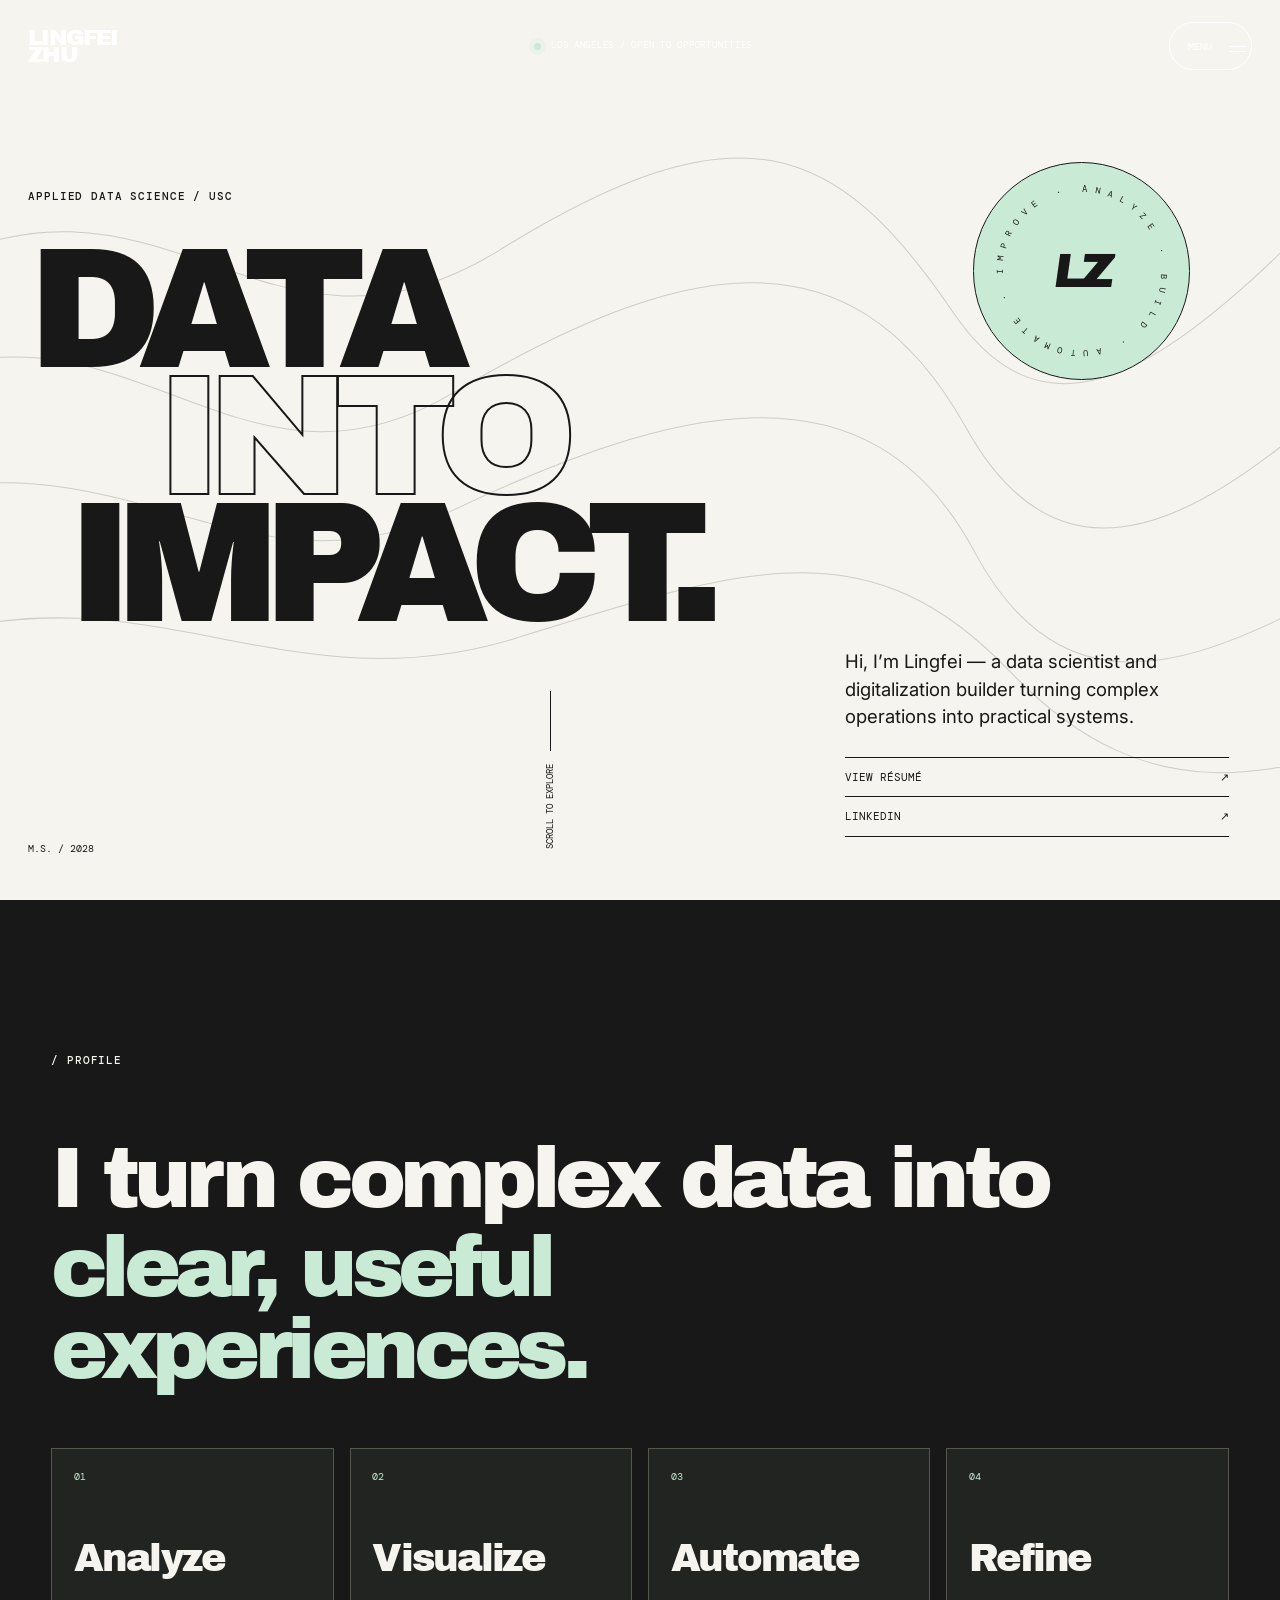
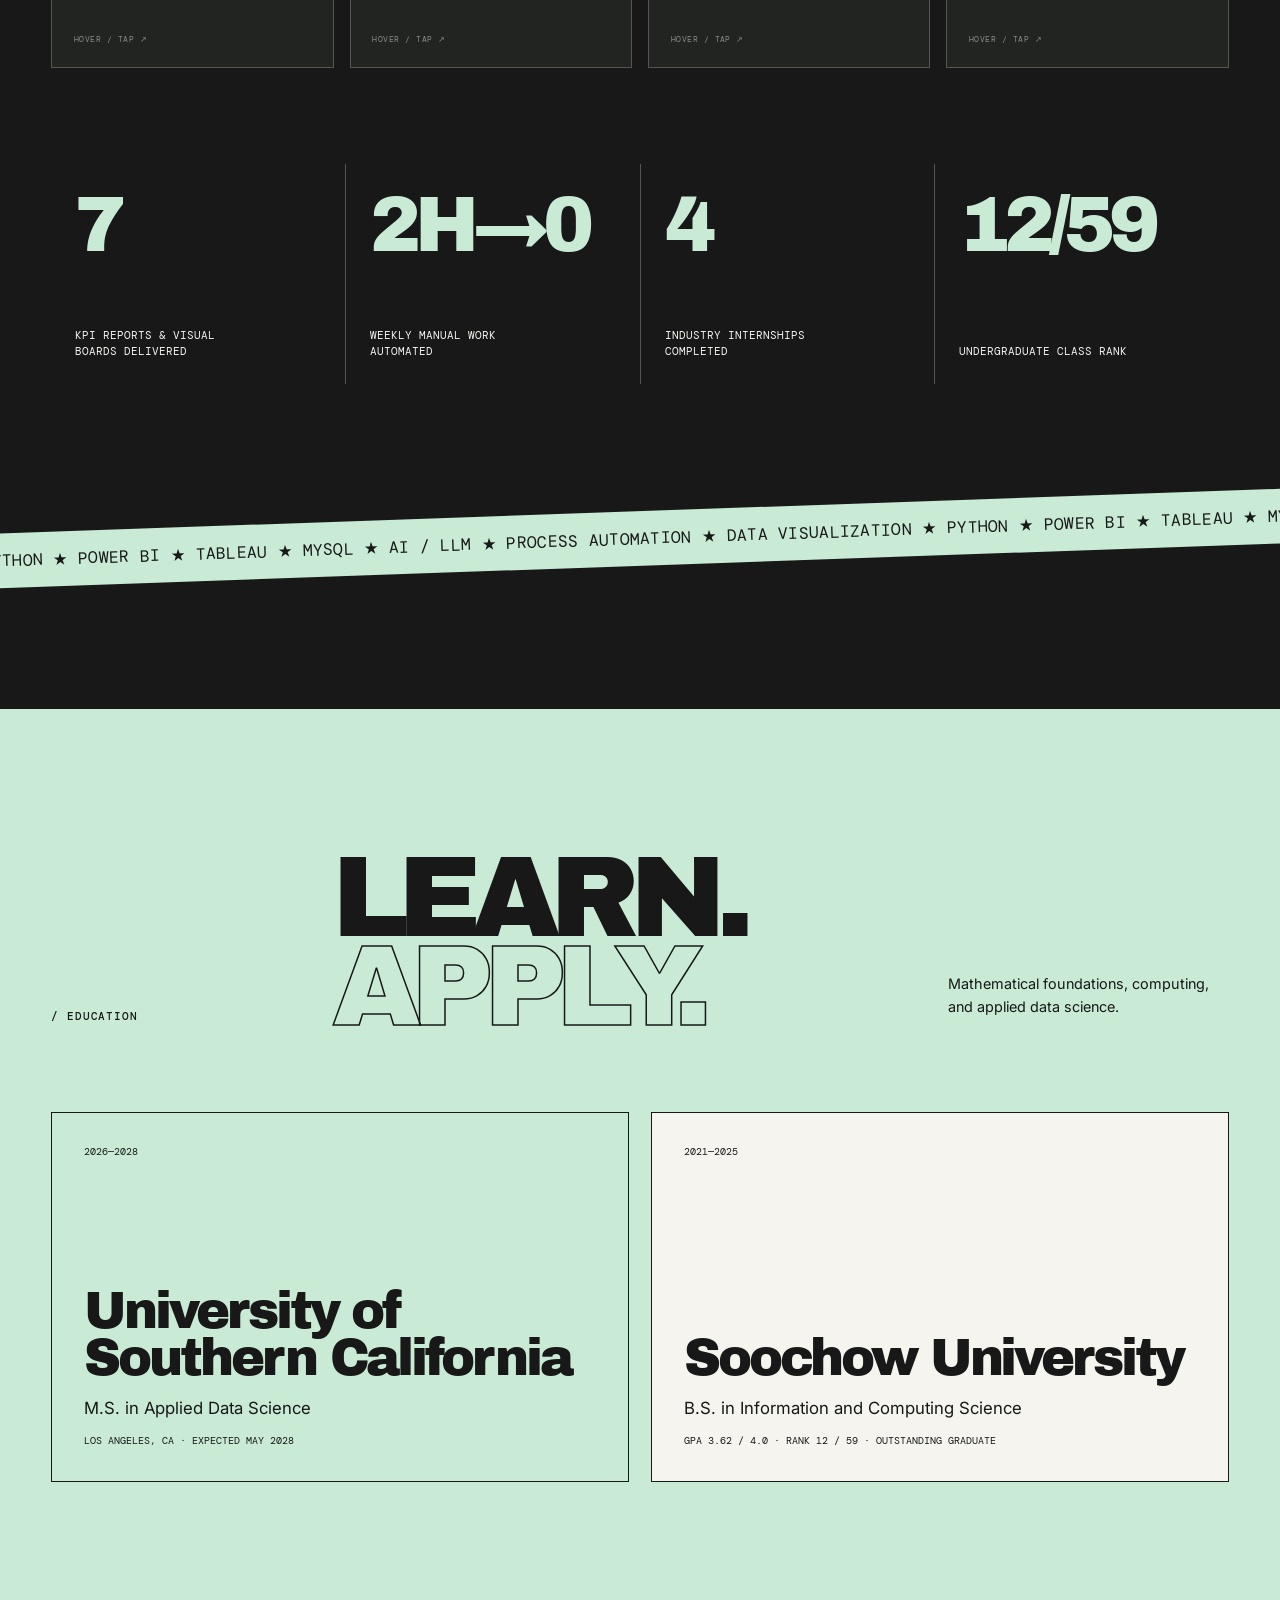
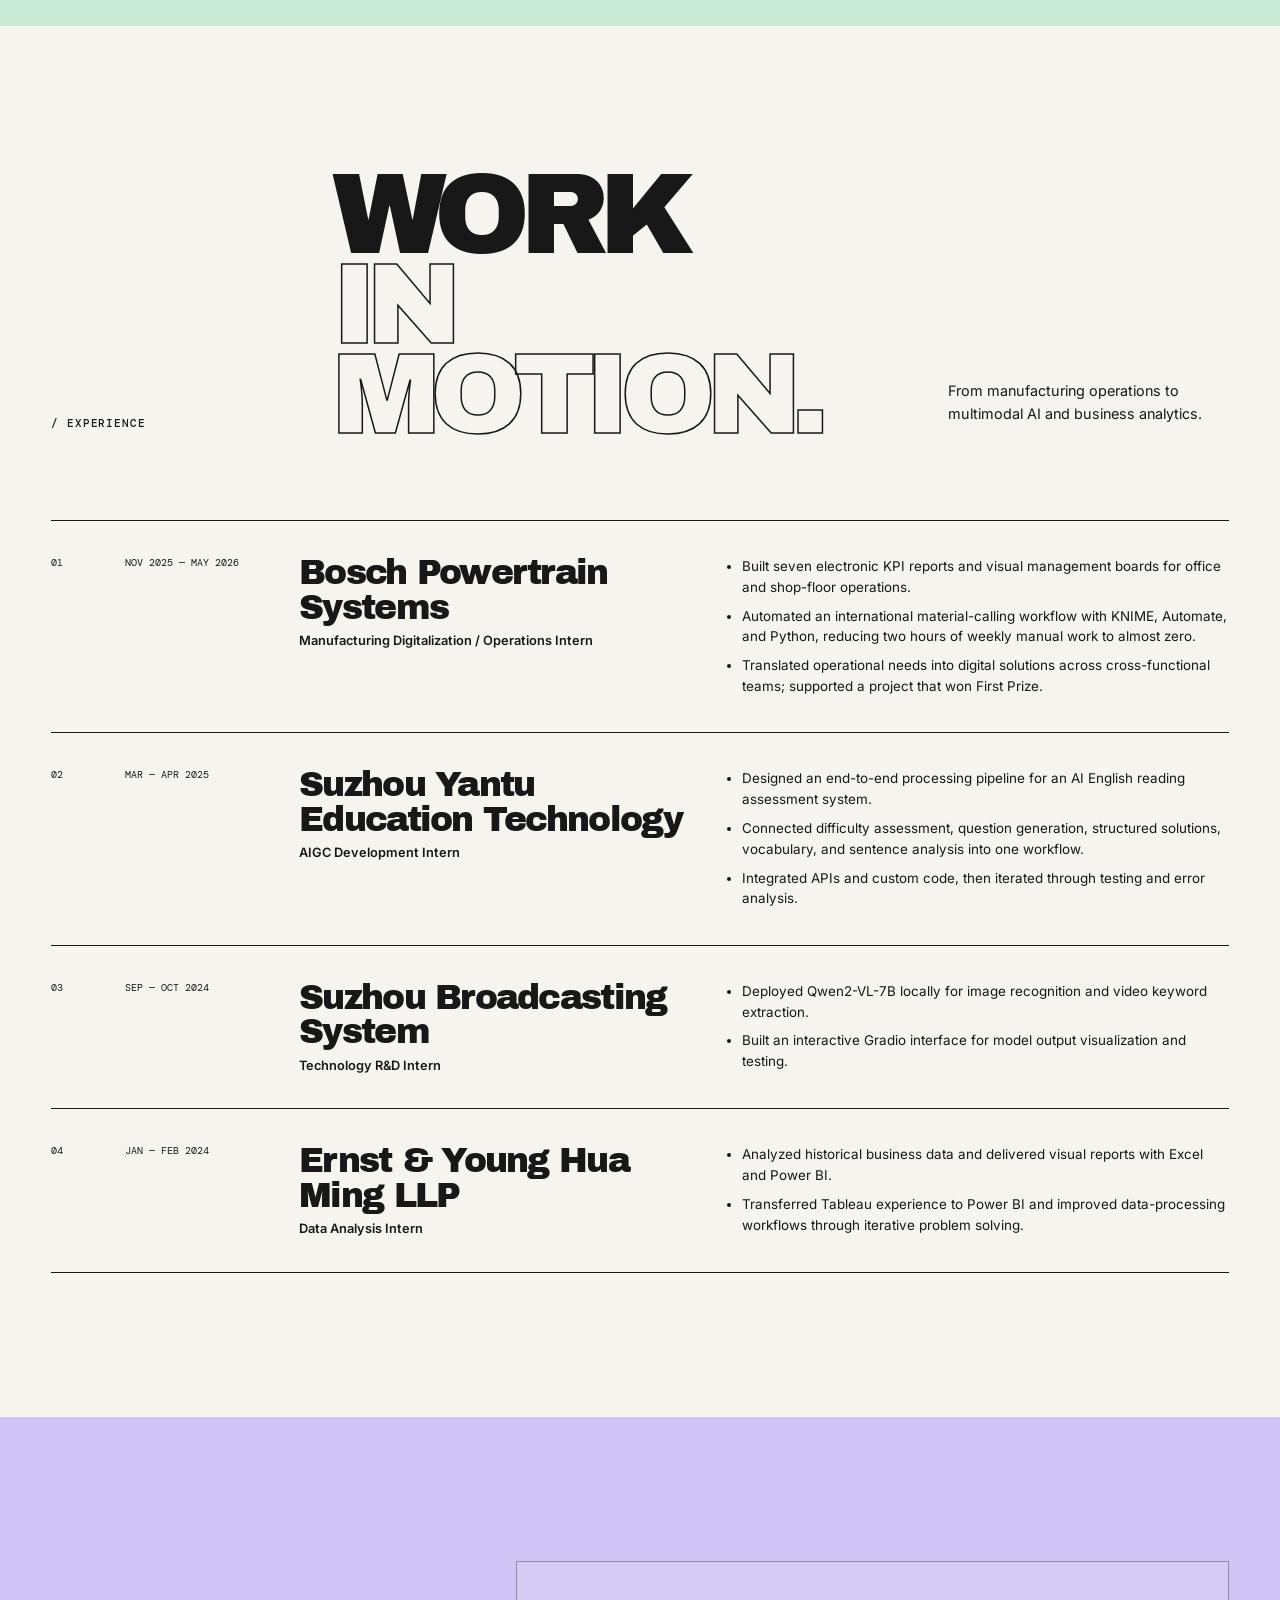
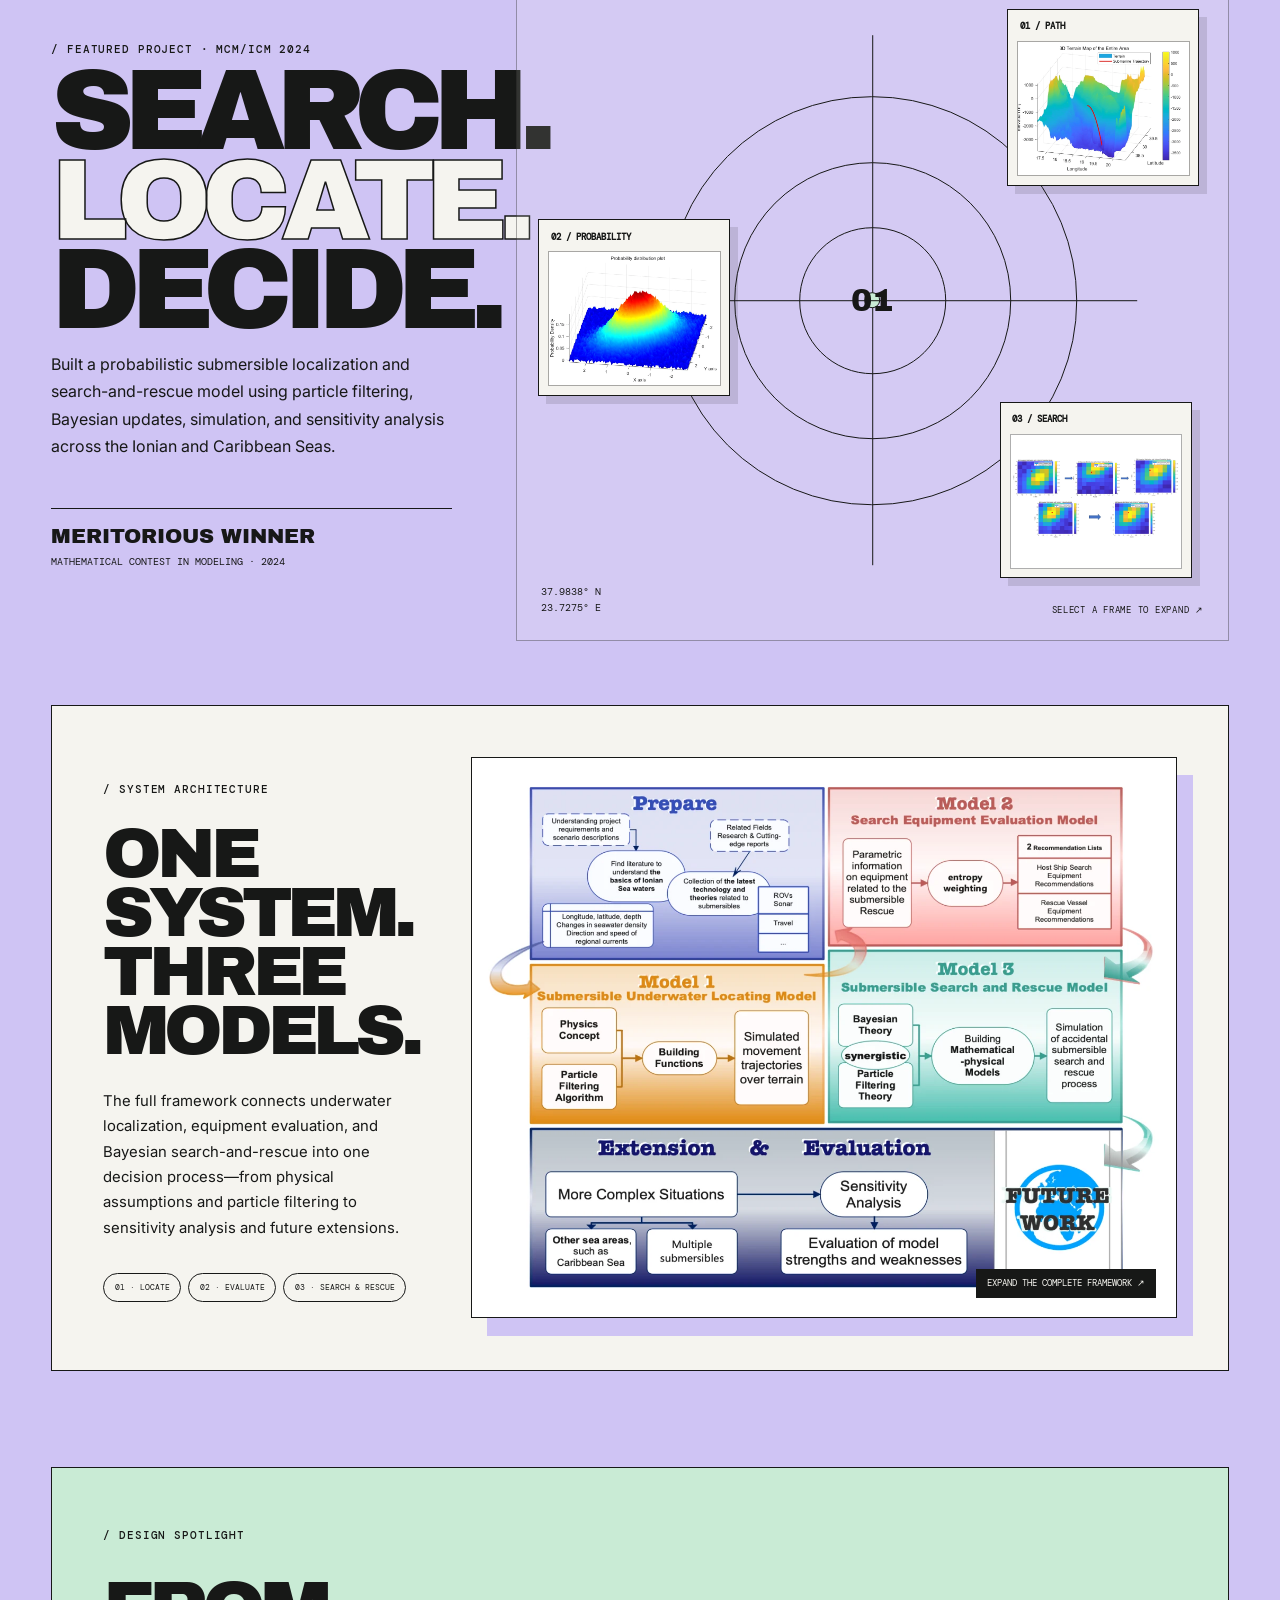
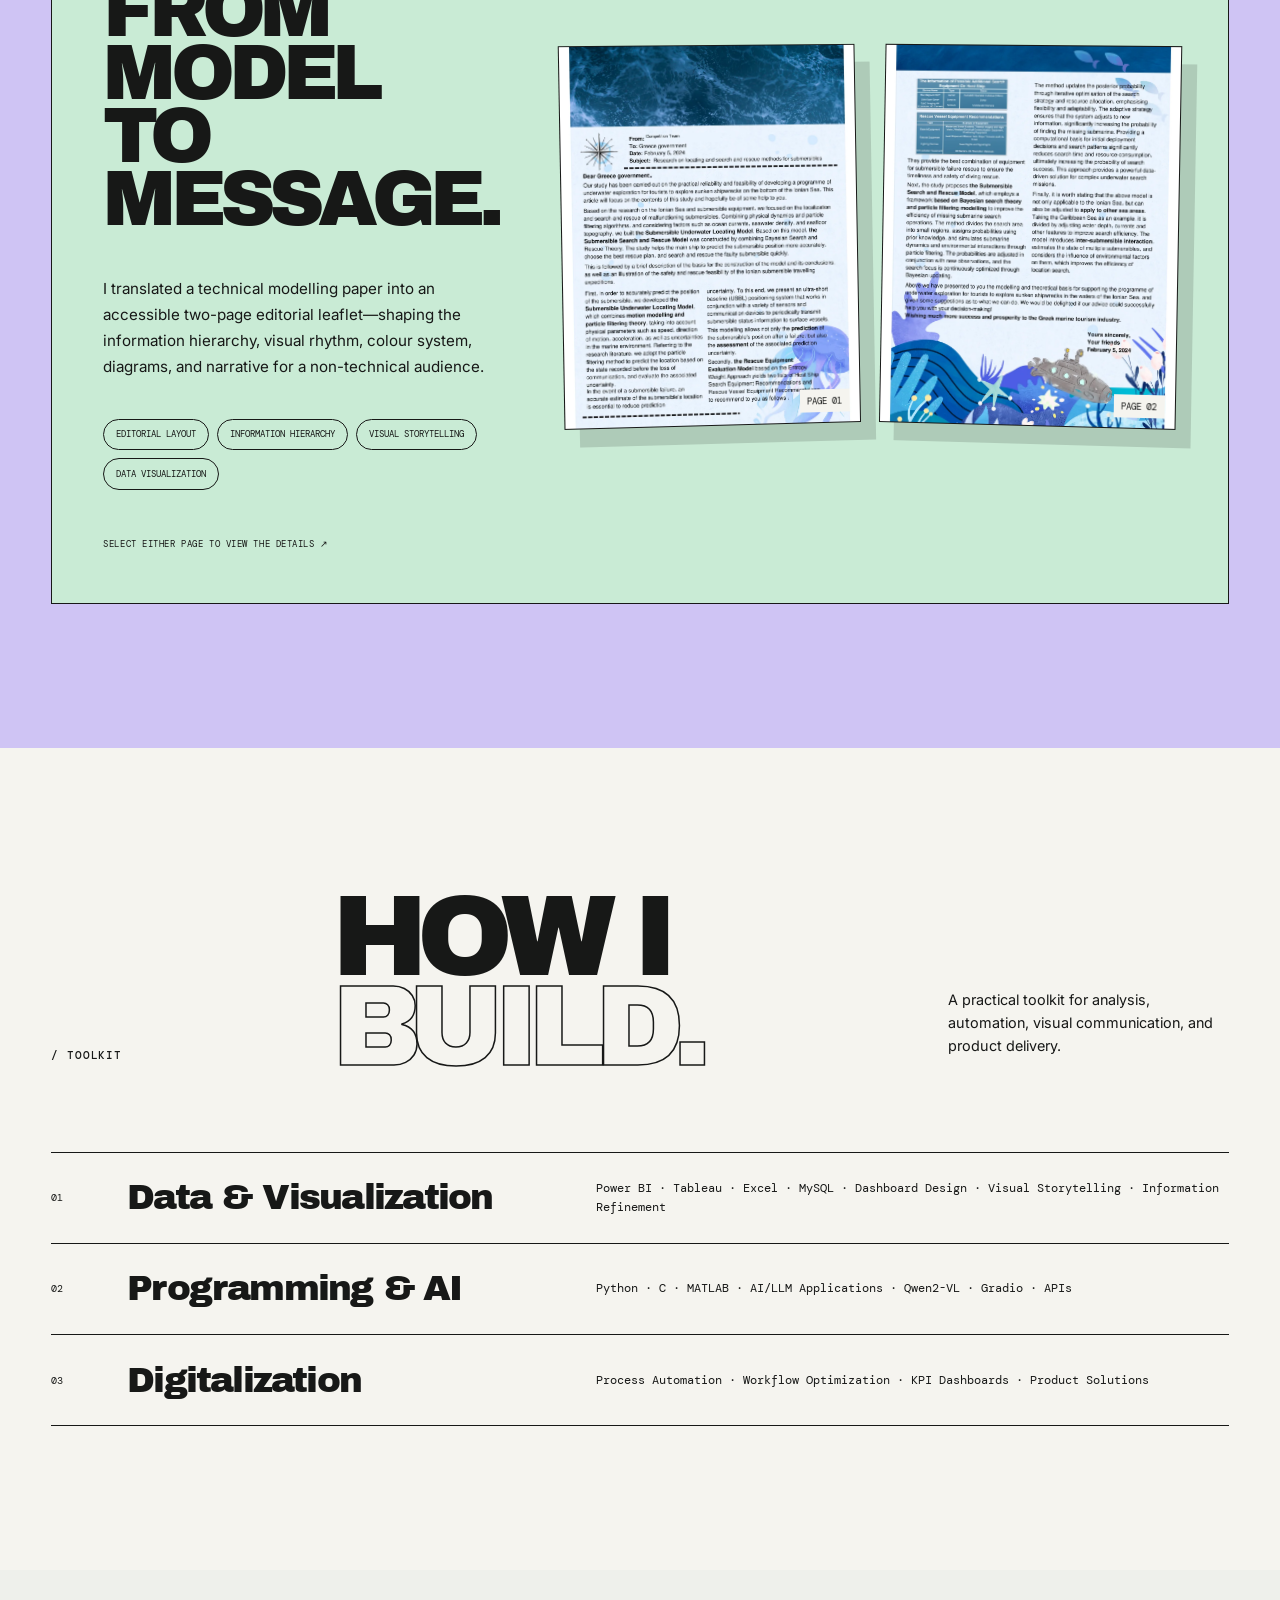
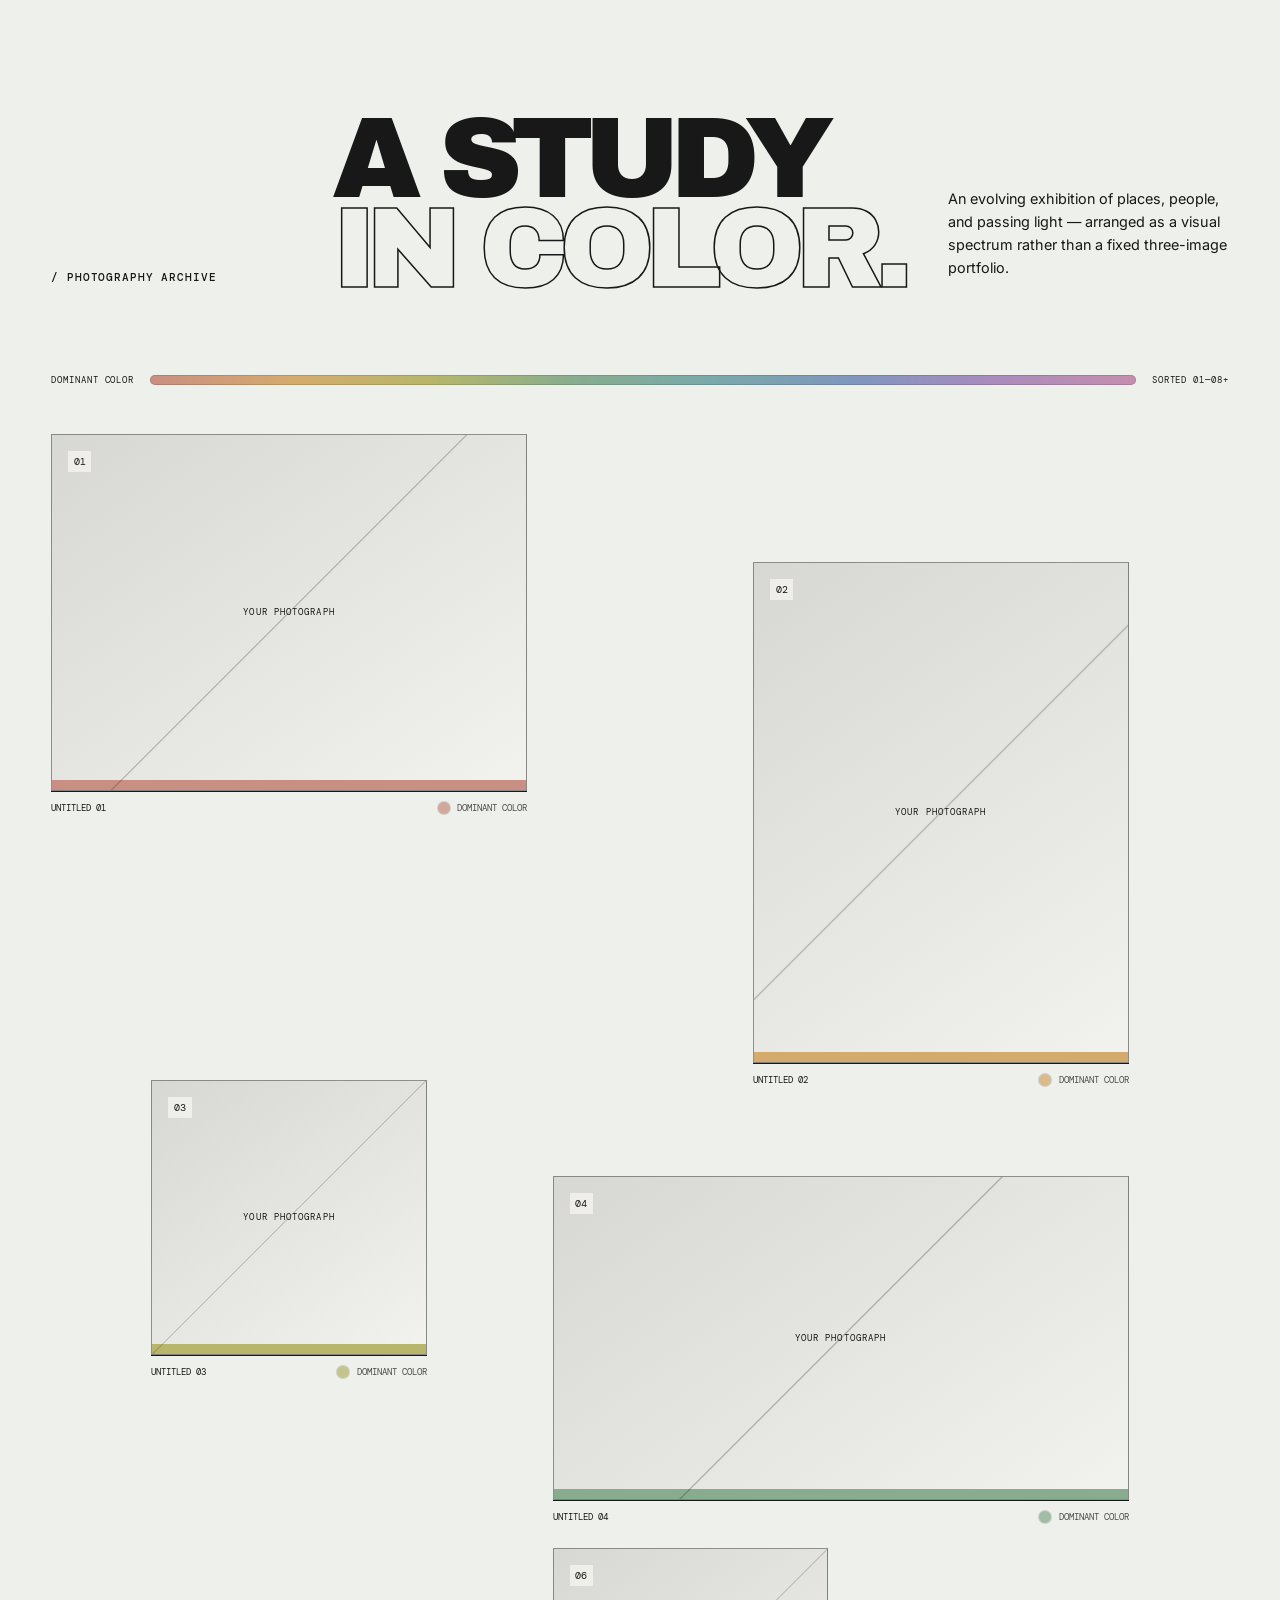
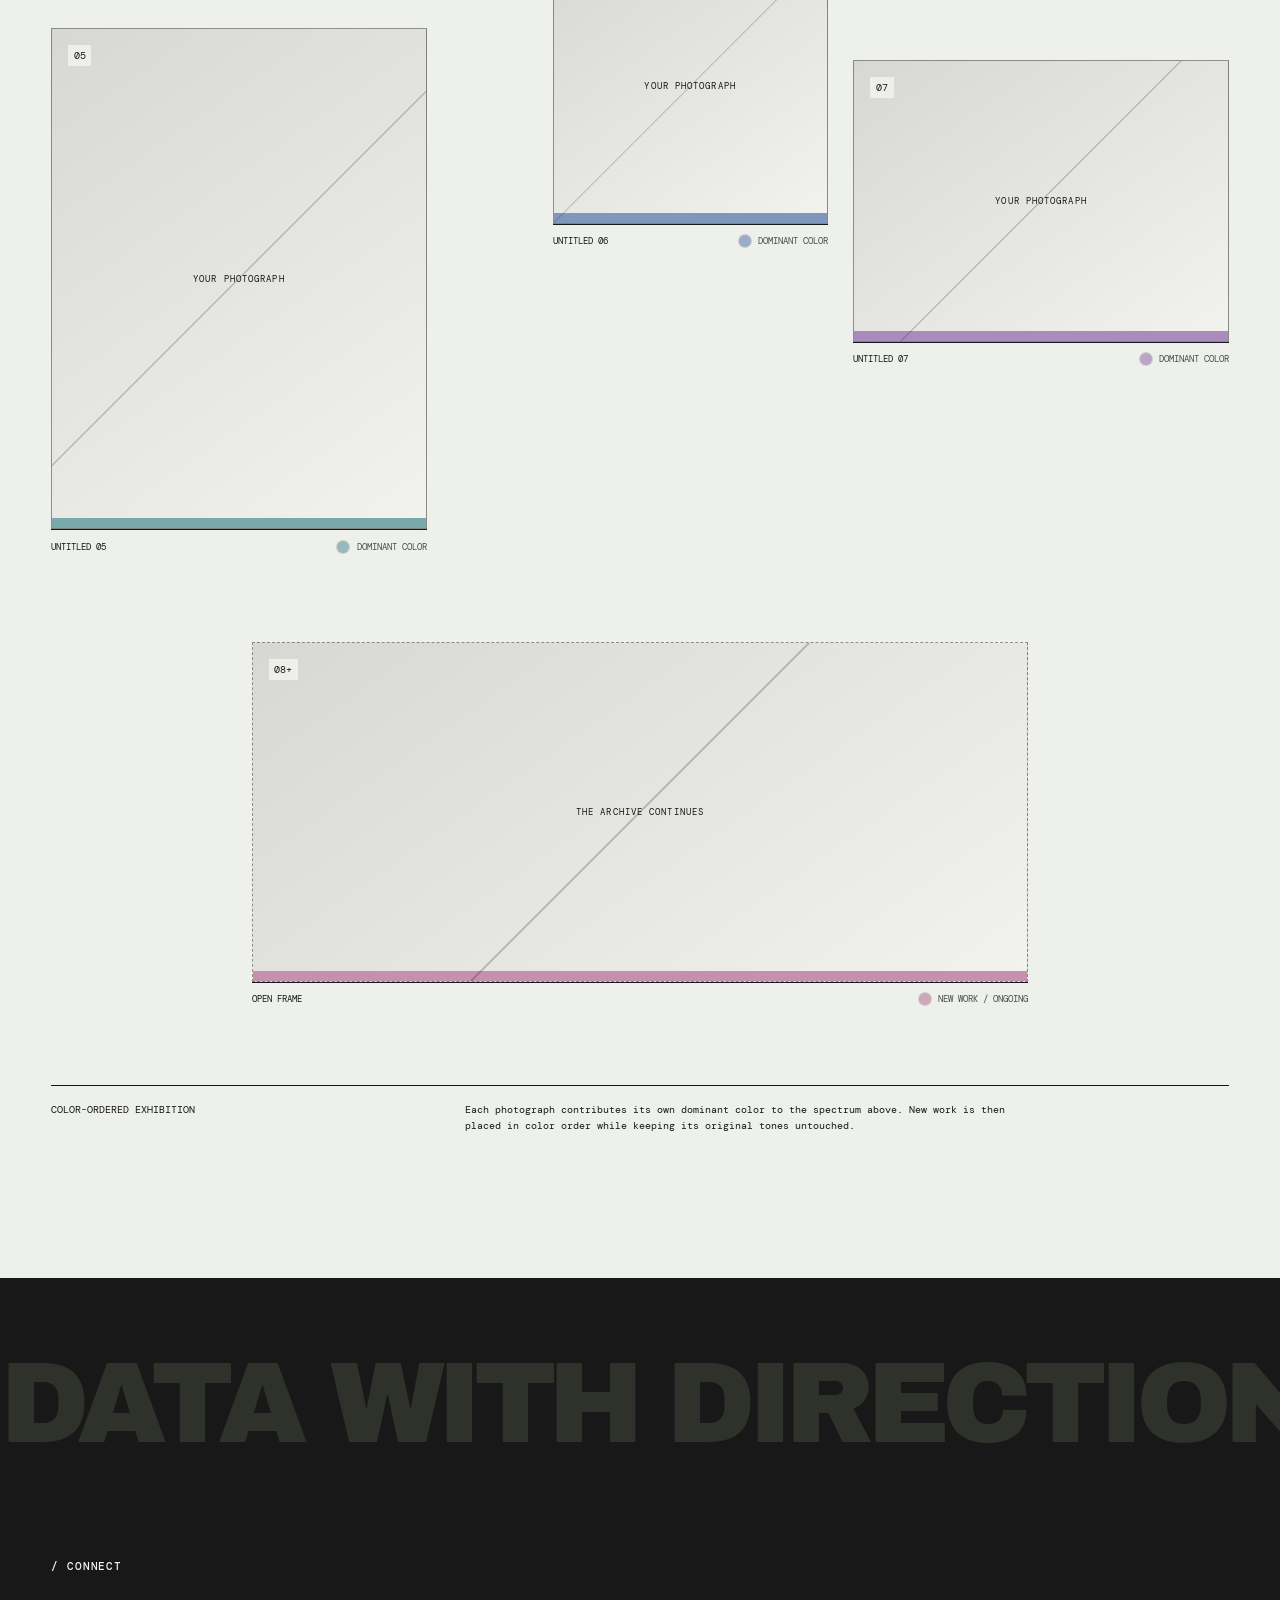
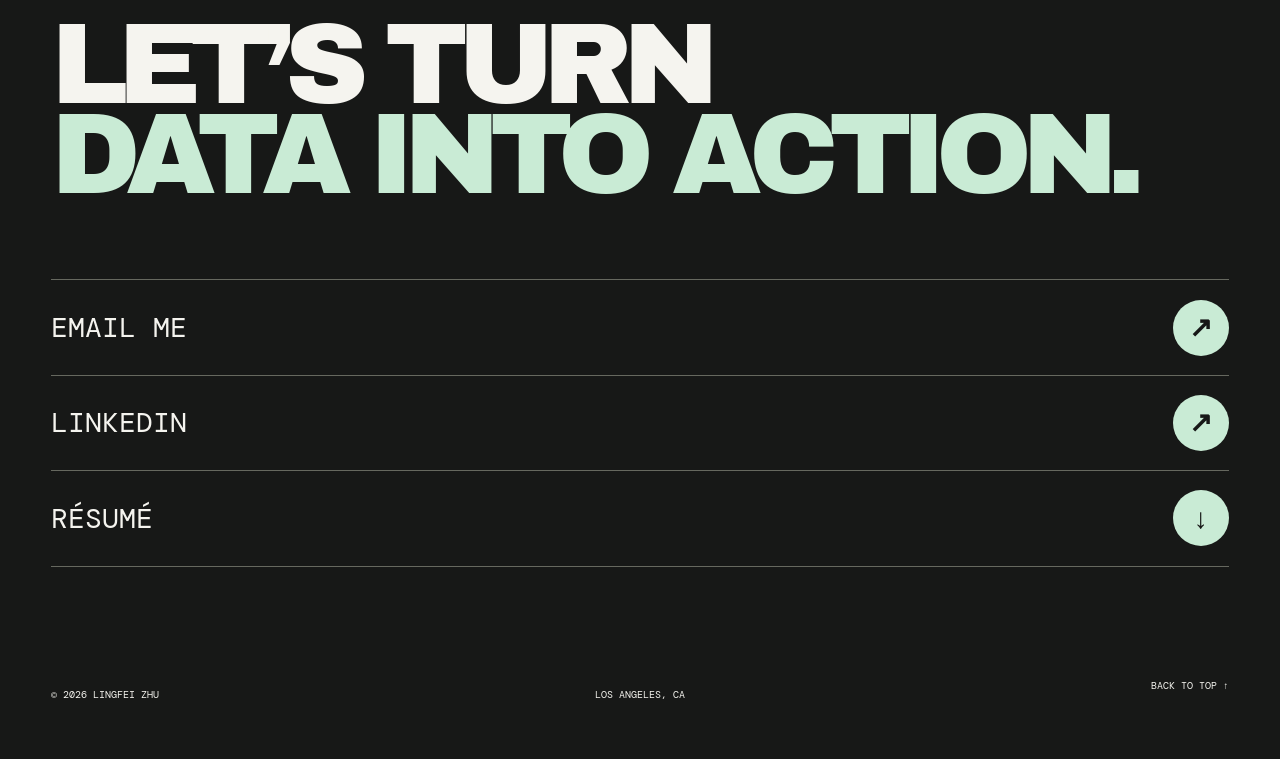
==== commit 4cff3981: "Add interactive flip cards for core capabilities" ====
--- a/index.html
+++ b/index.html
@@ -7,7 +7,7 @@
   <title>Lingfei Zhu — Applied Data Science</title>
   <link rel="preconnect" href="https://fonts.googleapis.com" /><link rel="preconnect" href="https://fonts.gstatic.com" crossorigin />
   <link href="https://fonts.googleapis.com/css2?family=Archivo+Black&amp;family=DM+Mono:wght@300;400;500&amp;family=Inter:wght@400;500;600&amp;display=swap" rel="stylesheet" />
-  <link rel="stylesheet" href="styles.css?v=profile-3" /><script src="script.js?v=project-2" defer></script>
+  <link rel="stylesheet" href="styles.css?v=profile-4" /><script src="script.js?v=profile-4" defer></script>
 </head>
 <body>
   <div class="loader" aria-hidden="true"><div class="loader-mark">LZ<span>↗</span></div><p>LOADING PROFILE / <b data-loader-count>00</b></p></div>
@@ -34,10 +34,10 @@
       <p class="section-label reveal">/ PROFILE</p>
       <h2 class="intro-copy reveal">I turn complex data into <span>clear, useful experiences.</span></h2>
       <div class="intro-pillars reveal" role="list" aria-label="Core capabilities">
-        <article role="listitem"><b>01</b><h3>Analyze</h3><p>Find patterns and turn data into decision-ready insight.</p></article>
-        <article role="listitem"><b>02</b><h3>Visualize</h3><p>Build clear dashboards and polished visual stories.</p></article>
-        <article role="listitem"><b>03</b><h3>Automate</h3><p>Transform repetitive operations into efficient workflows.</p></article>
-        <article role="listitem"><b>04</b><h3>Refine</h3><p>Shape complex information into intuitive, elegant experiences.</p></article>
+        <article role="listitem"><button class="intro-card" type="button" aria-pressed="false"><span class="intro-card-inner"><span class="intro-card-face intro-card-front"><b>01</b><strong>Analyze</strong><small>HOVER / TAP ↗</small></span><span class="intro-card-face intro-card-back"><b>01 / ANALYZE</b><span>Find patterns and turn data into decision-ready insight.</span><small>DATA → DIRECTION</small></span></span></button></article>
+        <article role="listitem"><button class="intro-card" type="button" aria-pressed="false"><span class="intro-card-inner"><span class="intro-card-face intro-card-front"><b>02</b><strong>Visualize</strong><small>HOVER / TAP ↗</small></span><span class="intro-card-face intro-card-back"><b>02 / VISUALIZE</b><span>Build clear dashboards and polished visual stories.</span><small>COMPLEX → CLEAR</small></span></span></button></article>
+        <article role="listitem"><button class="intro-card" type="button" aria-pressed="false"><span class="intro-card-inner"><span class="intro-card-face intro-card-front"><b>03</b><strong>Automate</strong><small>HOVER / TAP ↗</small></span><span class="intro-card-face intro-card-back"><b>03 / AUTOMATE</b><span>Transform repetitive operations into efficient workflows.</span><small>MANUAL → FLUID</small></span></span></button></article>
+        <article role="listitem"><button class="intro-card" type="button" aria-pressed="false"><span class="intro-card-inner"><span class="intro-card-face intro-card-front"><b>04</b><strong>Refine</strong><small>HOVER / TAP ↗</small></span><span class="intro-card-face intro-card-back"><b>04 / REFINE</b><span>Shape complex information into intuitive, elegant experiences.</span><small>FUNCTION → EXPERIENCE</small></span></span></button></article>
       </div>
       <div class="stats reveal"><article><strong>7</strong><span>KPI reports &amp; visual boards delivered</span></article><article><strong>2H→0</strong><span>Weekly manual work automated</span></article><article><strong>4</strong><span>Industry internships completed</span></article><article><strong>12/59</strong><span>Undergraduate class rank</span></article></div>
       <div class="ticker" aria-hidden="true"><div>PYTHON ★ POWER BI ★ TABLEAU ★ MYSQL ★ AI / LLM ★ PROCESS AUTOMATION ★ DATA VISUALIZATION ★ PYTHON ★ POWER BI ★ TABLEAU ★ MYSQL ★ AI / LLM ★ PROCESS AUTOMATION ★ DATA VISUALIZATION ★ </div></div>
--- a/styles.css
+++ b/styles.css
@@ -23,3 +23,6 @@
 .intro-copy{max-width:1050px;margin:4.5rem 0 3.5rem;font-size:clamp(3.2rem,6.7vw,7rem);line-height:.96;letter-spacing:-.065em;text-transform:none}.intro-copy span{display:block;margin-top:.08em}
 .intro-pillars{display:grid;grid-template-columns:repeat(4,1fr);margin-bottom:6rem;border-block:1px solid #55574f}.intro-pillars article{position:relative;min-height:190px;padding:1.4rem 1.5rem;display:flex;flex-direction:column}.intro-pillars article+article{border-left:1px solid #55574f}.intro-pillars b{color:var(--acid);font:.6rem var(--mono)}.intro-pillars h3{margin:auto 0 .7rem;color:var(--paper);font:clamp(1.35rem,2.4vw,2.5rem)/1 var(--display);letter-spacing:-.045em}.intro-pillars p{max-width:250px;margin:0;color:#b8bab2;font:.78rem/1.55 var(--body)}
 @media(max-width:820px){.intro-copy{margin:4rem 0 3rem;font-size:clamp(3rem,14vw,5.8rem)}.intro-pillars{grid-template-columns:1fr 1fr;margin-bottom:4rem}.intro-pillars article{min-height:170px;padding:1.1rem}.intro-pillars article+article{border-left:0}.intro-pillars article:nth-child(even){border-left:1px solid #55574f}.intro-pillars article:nth-child(n+3){border-top:1px solid #55574f}.intro-pillars h3{font-size:1.6rem}.intro-pillars p{font-size:.73rem}}
+.intro-pillars{gap:1rem;border:0;background:transparent}.intro-pillars article,.intro-pillars article+article{min-height:220px;padding:0;border:0}.intro-card{width:100%;height:220px;padding:0;border:0;background:transparent;color:inherit;font:inherit;text-align:left;cursor:pointer;perspective:1100px}.intro-card-inner{position:relative;width:100%;height:100%;display:block;transform-style:preserve-3d;transition:transform .65s cubic-bezier(.2,.75,.2,1)}.intro-card:hover .intro-card-inner,.intro-card:focus-visible .intro-card-inner,.intro-card[aria-pressed="true"] .intro-card-inner{transform:rotateY(180deg)}.intro-card:focus-visible{outline:2px solid var(--acid);outline-offset:4px}.intro-card-face{position:absolute;inset:0;padding:1.35rem;display:flex;flex-direction:column;border:1px solid #55574f;backface-visibility:hidden;-webkit-backface-visibility:hidden}.intro-card-front{justify-content:space-between;background:#222421}.intro-card-front b{font:.6rem var(--mono)}.intro-card-front strong{font:clamp(1.8rem,3vw,3.2rem)/1 var(--display);letter-spacing:-.055em}.intro-card-face small{font:.51rem var(--mono);letter-spacing:.06em}.intro-card-front small{color:#898c83}.intro-card-back{justify-content:space-between;background:var(--acid);color:var(--ink);transform:rotateY(180deg)}.intro-card-back b{color:var(--ink);font:.57rem var(--mono)}.intro-card-back>span{max-width:240px;font:600 clamp(1rem,1.45vw,1.35rem)/1.3 var(--body);letter-spacing:-.025em}.intro-card-back small{padding-top:.8rem;border-top:1px solid rgba(23,24,23,.4)}
+@media(max-width:820px){.intro-pillars{gap:.7rem}.intro-pillars article,.intro-pillars article+article{min-height:185px;border:0}.intro-card{height:185px}.intro-card-face{padding:1rem}.intro-card-front strong{font-size:clamp(1.35rem,6vw,2rem)}.intro-card-back>span{font-size:.88rem}.intro-card-face small{font-size:.43rem}}
+@media(prefers-reduced-motion:reduce){.intro-card-inner{transition:none}}
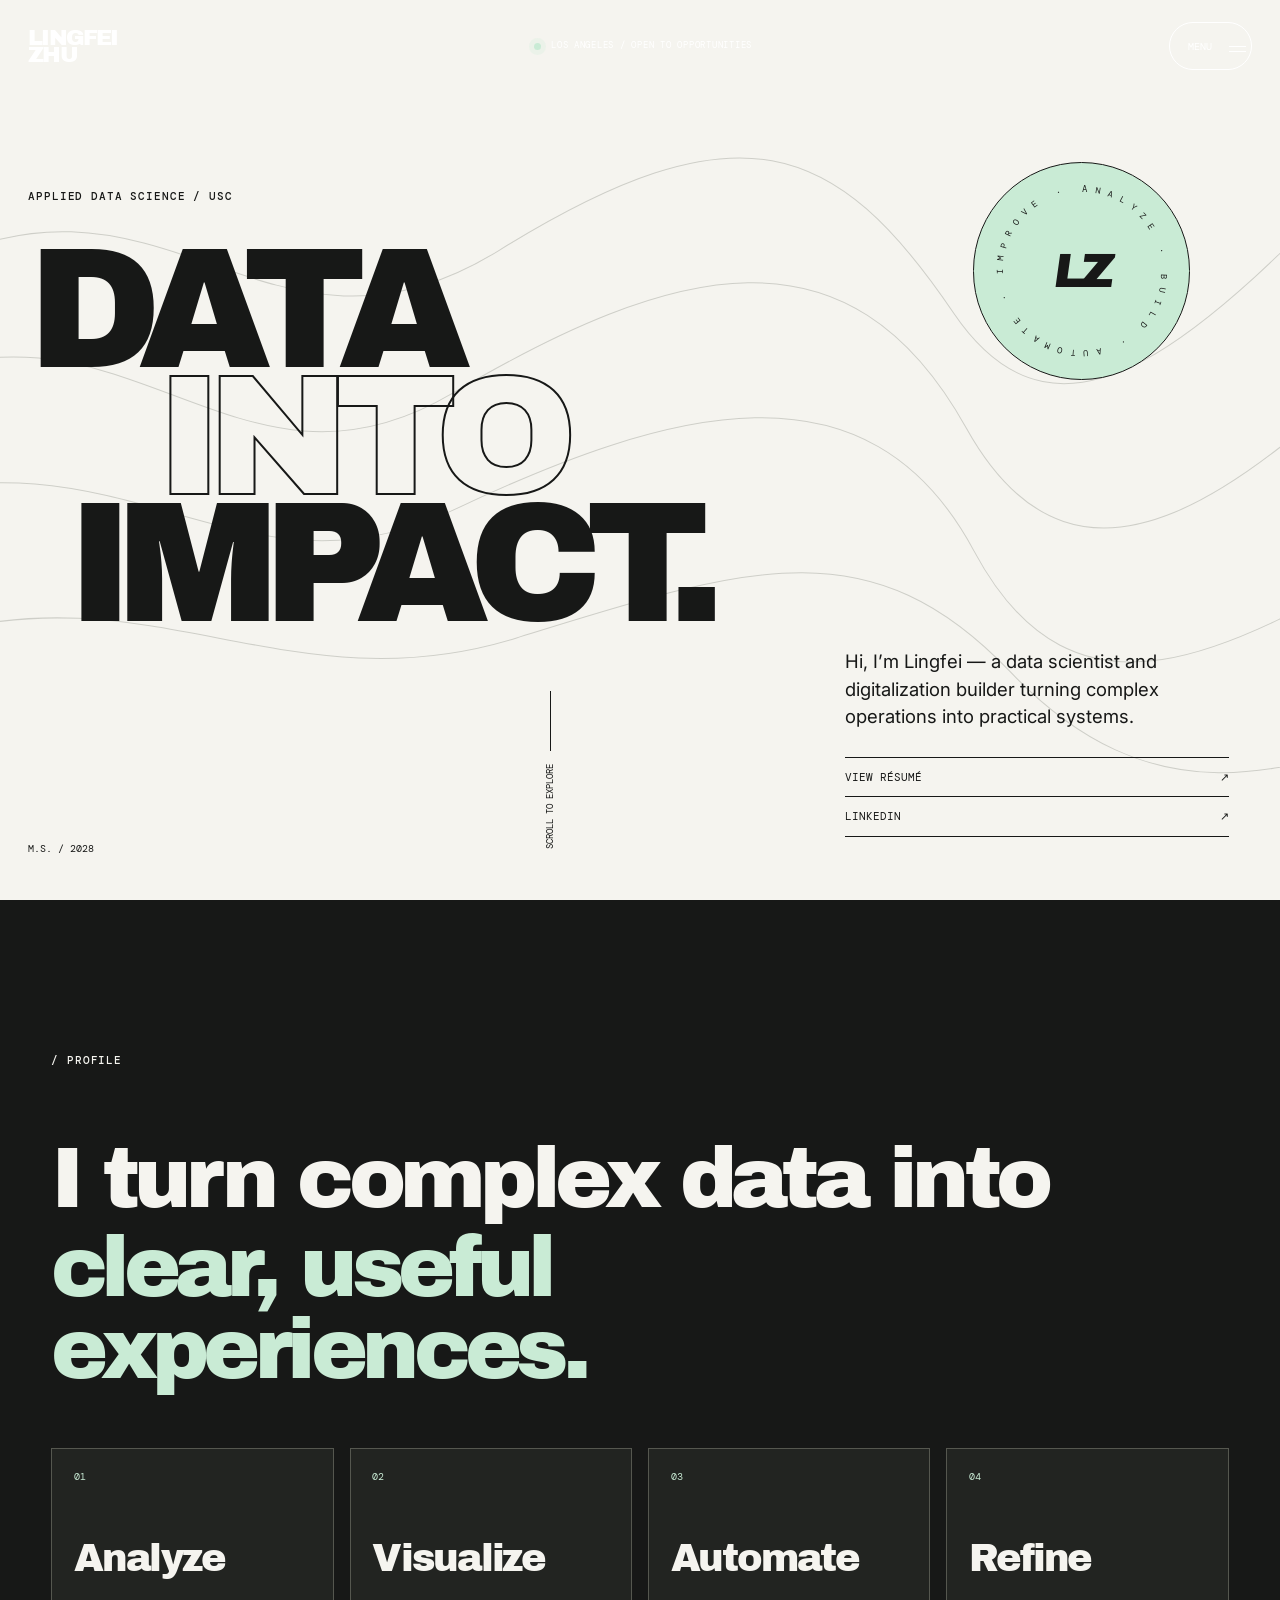
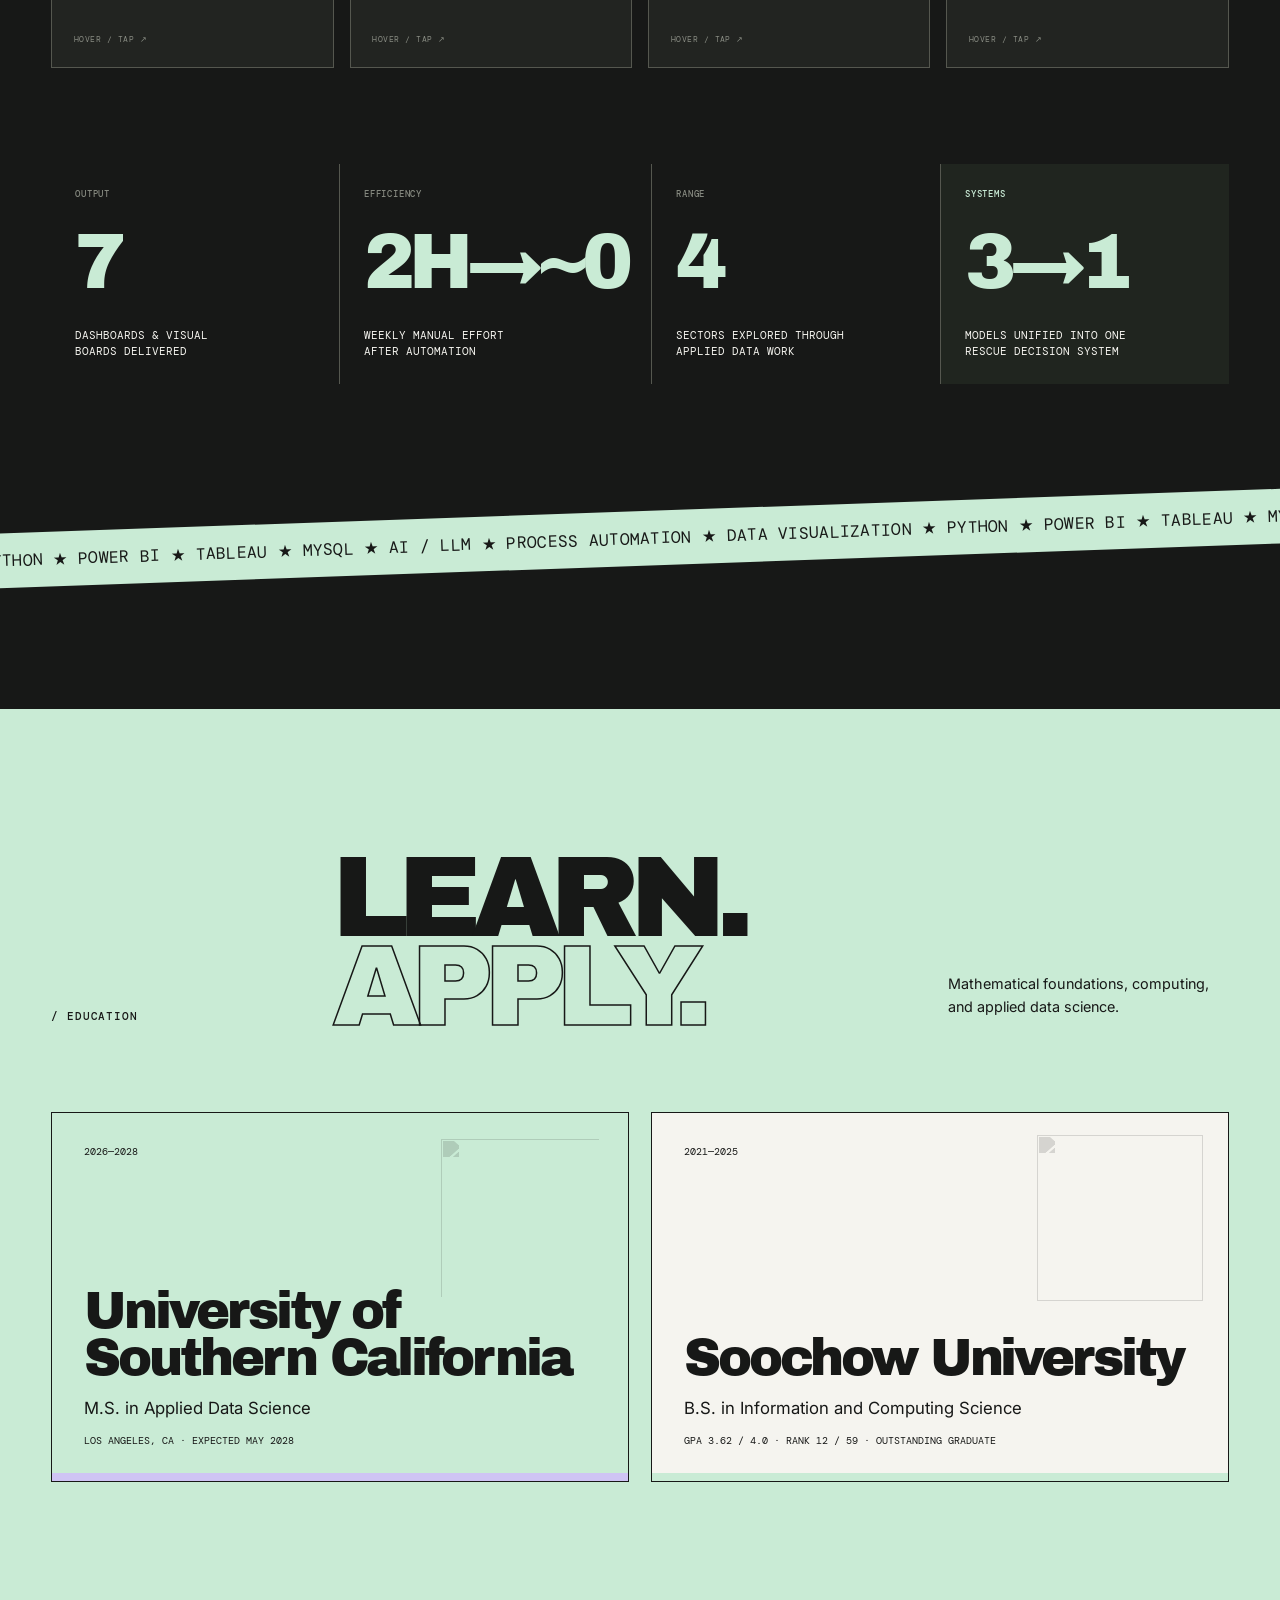
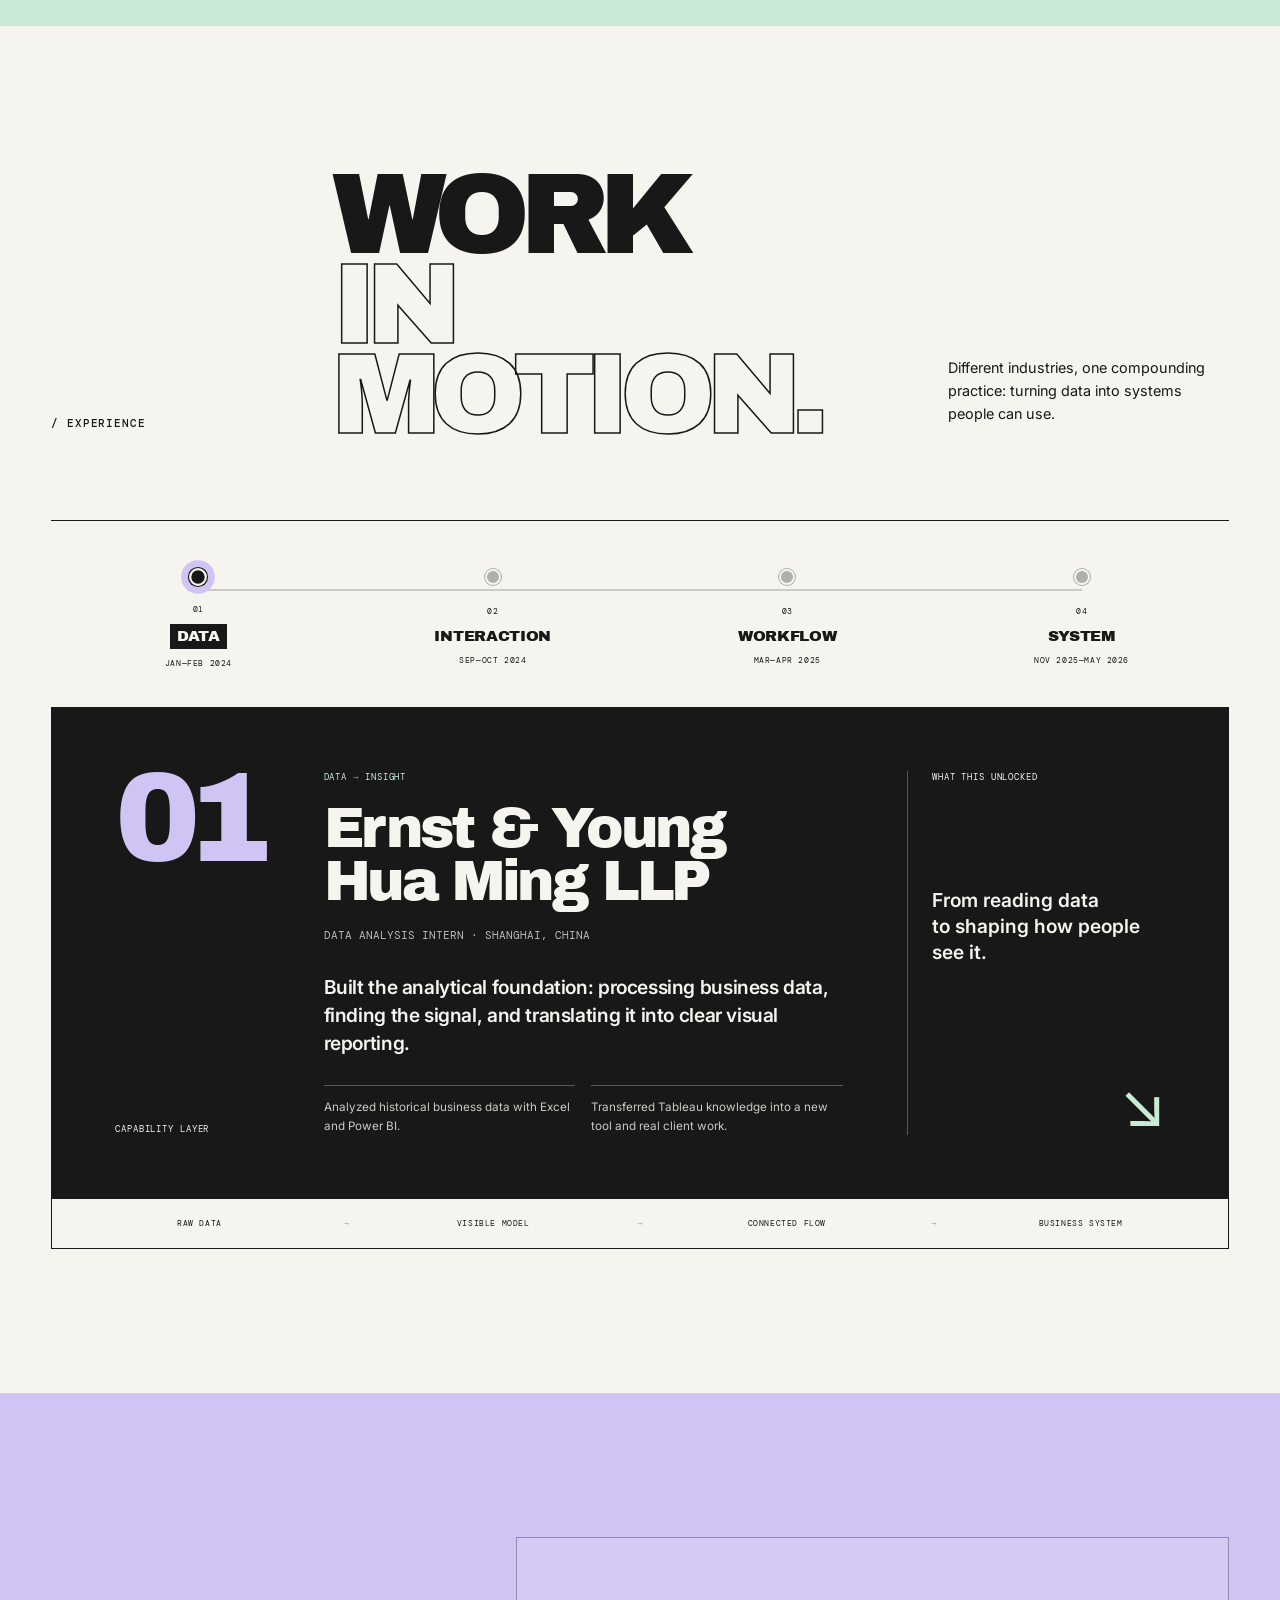
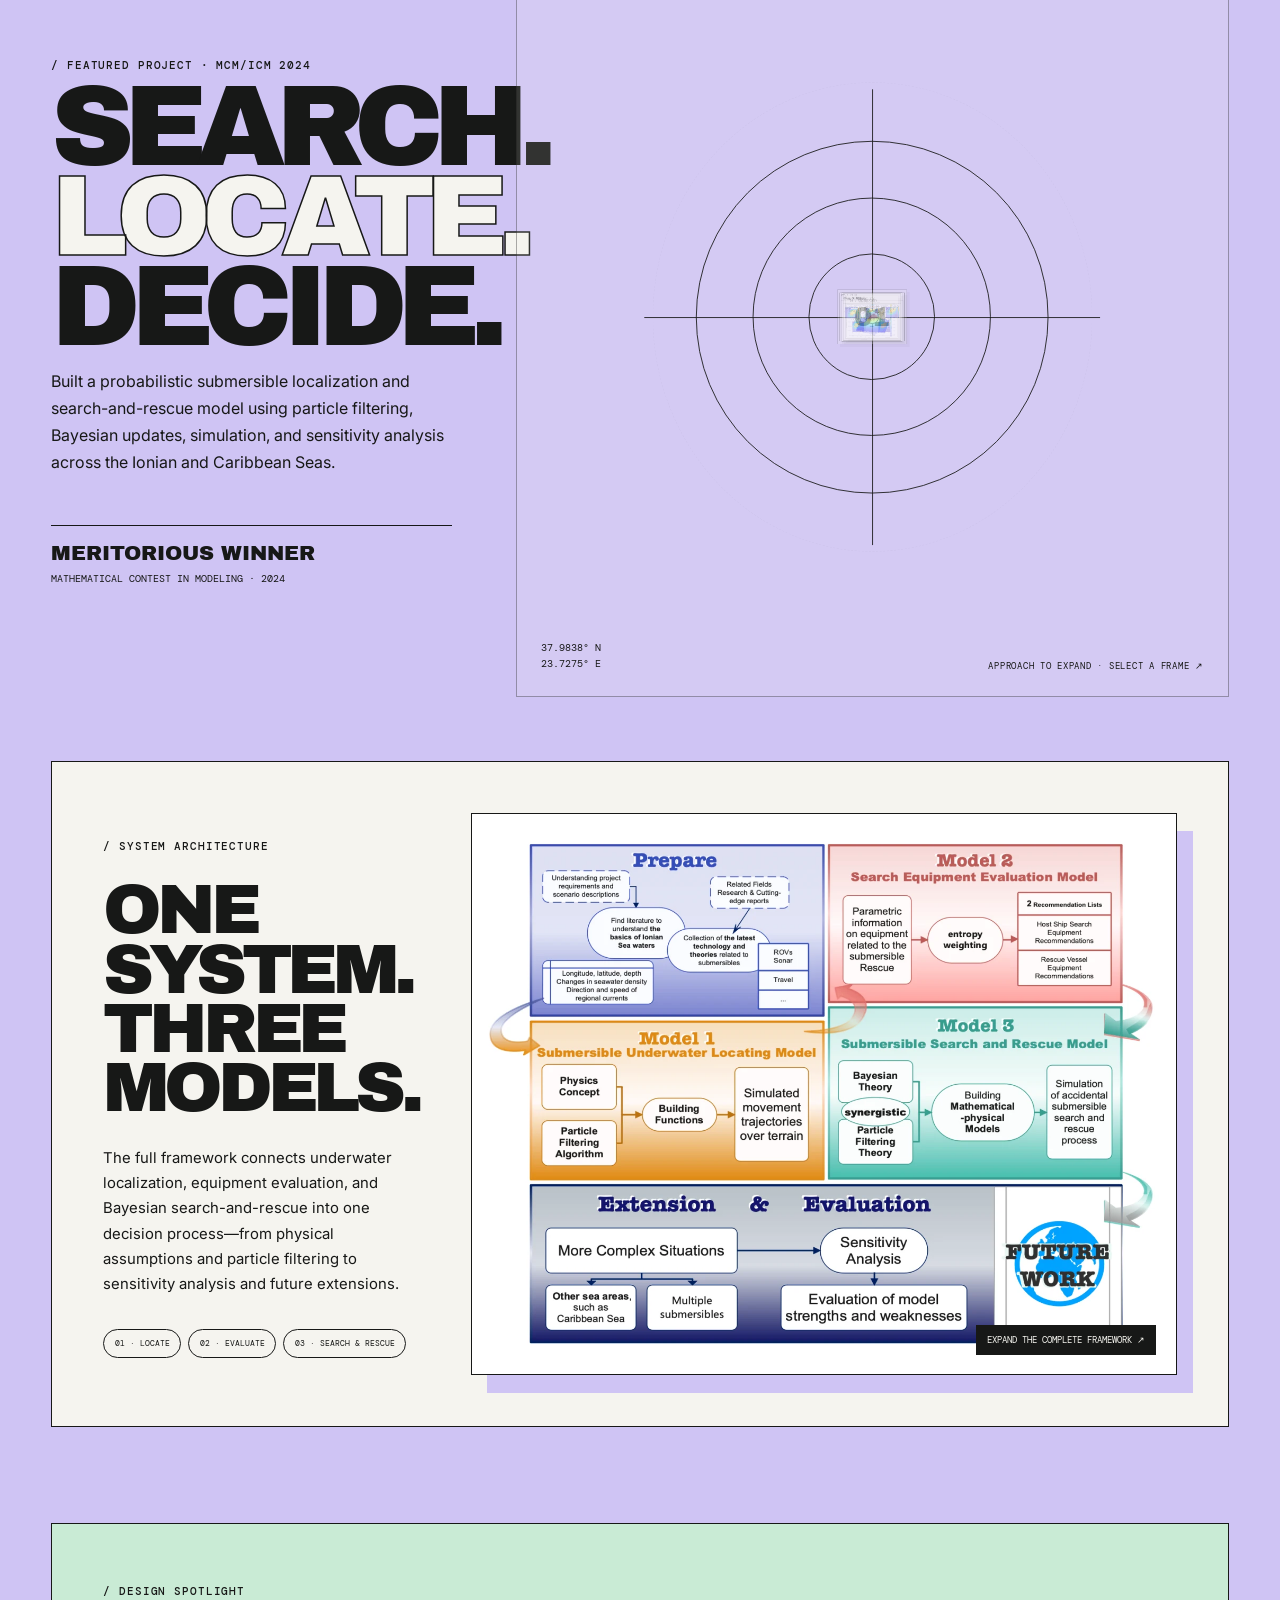
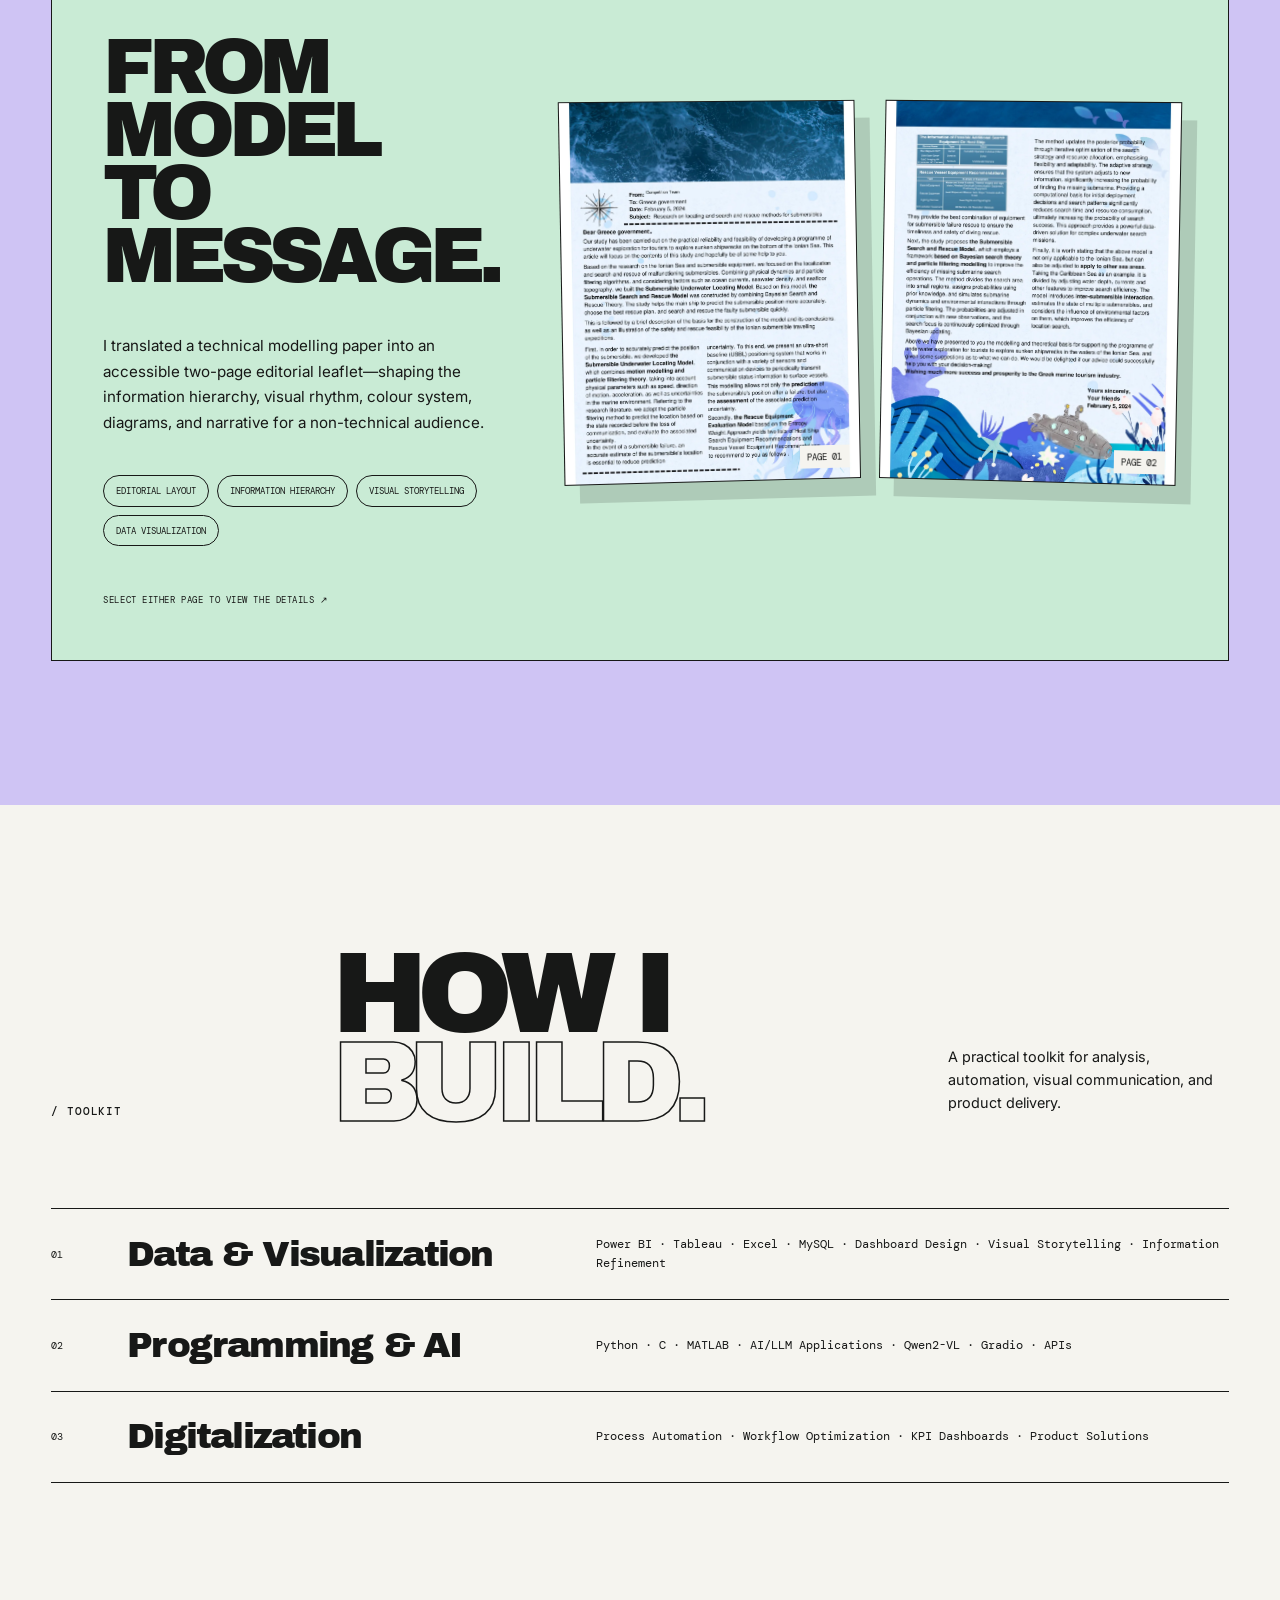
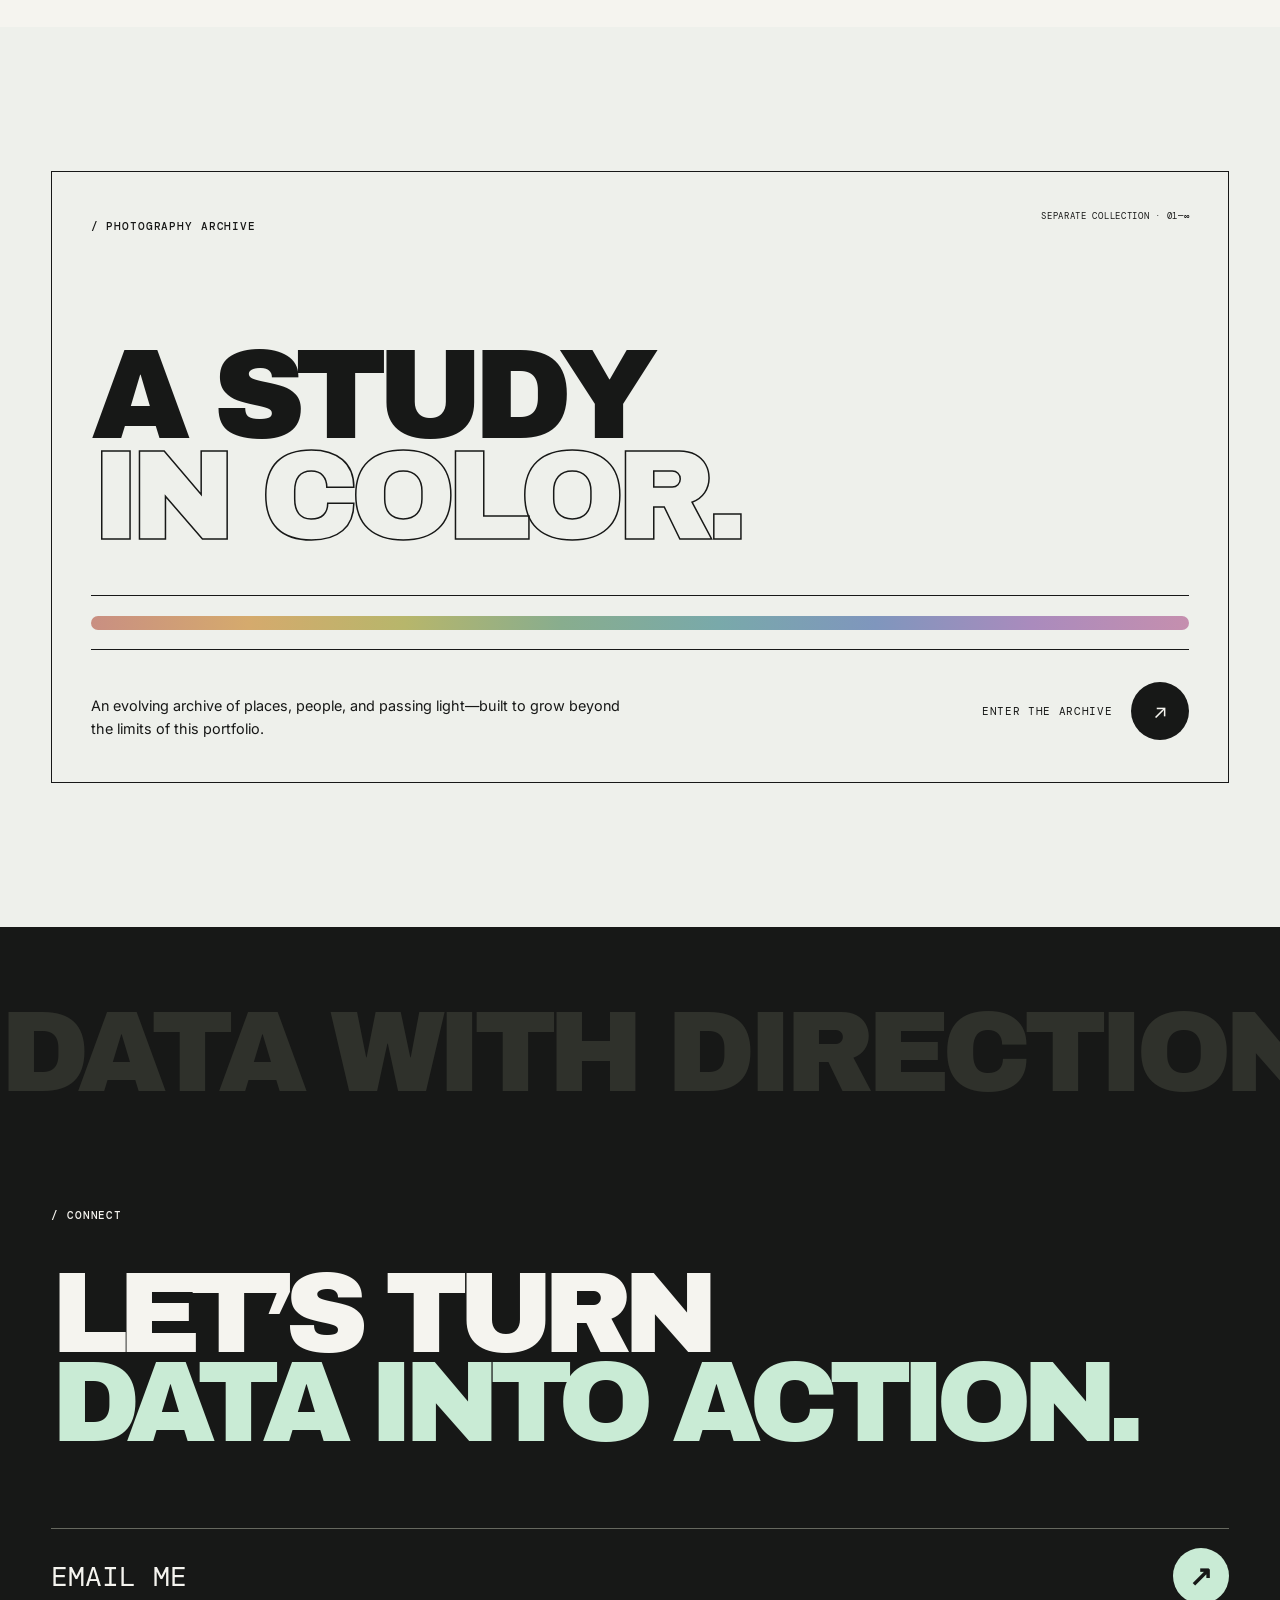
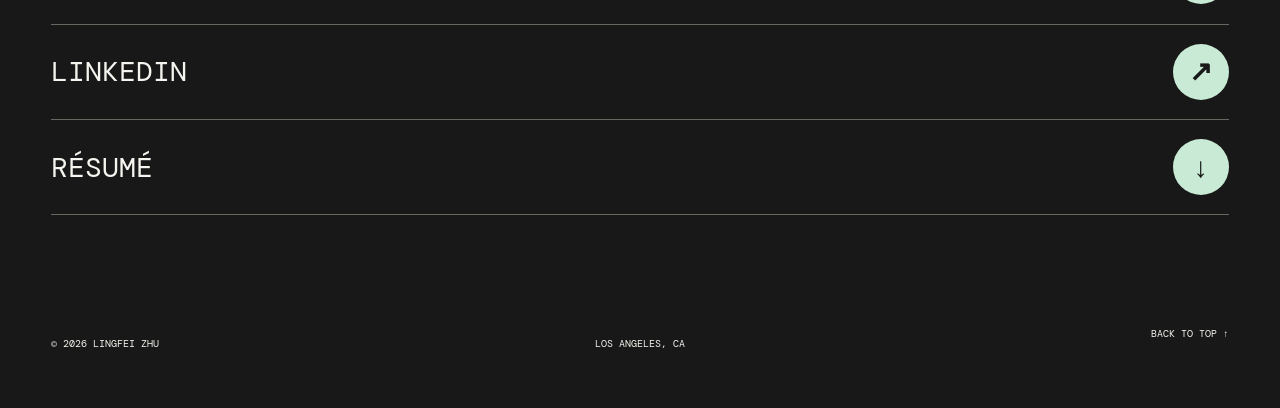
==== commit 40a11945: "Add photography archive and refine portfolio interactions" ====
--- a/index.html
+++ b/index.html
@@ -7,7 +7,7 @@
   <title>Lingfei Zhu — Applied Data Science</title>
   <link rel="preconnect" href="https://fonts.googleapis.com" /><link rel="preconnect" href="https://fonts.gstatic.com" crossorigin />
   <link href="https://fonts.googleapis.com/css2?family=Archivo+Black&amp;family=DM+Mono:wght@300;400;500&amp;family=Inter:wght@400;500;600&amp;display=swap" rel="stylesheet" />
-  <link rel="stylesheet" href="styles.css?v=profile-4" /><script src="script.js?v=profile-4" defer></script>
+  <link rel="stylesheet" href="styles.css?v=profile-8" /><script src="script.js?v=profile-6" defer></script>
 </head>
 <body>
   <div class="loader" aria-hidden="true"><div class="loader-mark">LZ<span>↗</span></div><p>LOADING PROFILE / <b data-loader-count>00</b></p></div>
@@ -39,22 +39,60 @@
         <article role="listitem"><button class="intro-card" type="button" aria-pressed="false"><span class="intro-card-inner"><span class="intro-card-face intro-card-front"><b>03</b><strong>Automate</strong><small>HOVER / TAP ↗</small></span><span class="intro-card-face intro-card-back"><b>03 / AUTOMATE</b><span>Transform repetitive operations into efficient workflows.</span><small>MANUAL → FLUID</small></span></span></button></article>
         <article role="listitem"><button class="intro-card" type="button" aria-pressed="false"><span class="intro-card-inner"><span class="intro-card-face intro-card-front"><b>04</b><strong>Refine</strong><small>HOVER / TAP ↗</small></span><span class="intro-card-face intro-card-back"><b>04 / REFINE</b><span>Shape complex information into intuitive, elegant experiences.</span><small>FUNCTION → EXPERIENCE</small></span></span></button></article>
       </div>
-      <div class="stats reveal"><article><strong>7</strong><span>KPI reports &amp; visual boards delivered</span></article><article><strong>2H→0</strong><span>Weekly manual work automated</span></article><article><strong>4</strong><span>Industry internships completed</span></article><article><strong>12/59</strong><span>Undergraduate class rank</span></article></div>
+      <div class="stats reveal"><article><em>OUTPUT</em><strong>7</strong><span>Dashboards &amp; visual boards delivered</span></article><article><em>EFFICIENCY</em><strong>2H→~0</strong><span>Weekly manual effort after automation</span></article><article><em>RANGE</em><strong>4</strong><span>Sectors explored through applied data work</span></article><article><em>SYSTEMS</em><strong>3→1</strong><span>Models unified into one rescue decision system</span></article></div>
       <div class="ticker" aria-hidden="true"><div>PYTHON ★ POWER BI ★ TABLEAU ★ MYSQL ★ AI / LLM ★ PROCESS AUTOMATION ★ DATA VISUALIZATION ★ PYTHON ★ POWER BI ★ TABLEAU ★ MYSQL ★ AI / LLM ★ PROCESS AUTOMATION ★ DATA VISUALIZATION ★ </div></div>
     </section>
 
     <section class="education section-pad" aria-labelledby="education-title">
       <div class="section-head reveal"><p class="section-label">/ EDUCATION</p><h2 id="education-title">LEARN.<br/><span>APPLY.</span></h2><p>Mathematical foundations, computing, and applied data science.</p></div>
-      <div class="education-grid"><article class="education-card reveal"><div class="edu-year">2026—2028</div><h3>University of Southern California</h3><p>M.S. in Applied Data Science</p><small>LOS ANGELES, CA · EXPECTED MAY 2028</small></article><article class="education-card reveal"><div class="edu-year">2021—2025</div><h3>Soochow University</h3><p>B.S. in Information and Computing Science</p><small>GPA 3.62 / 4.0 · RANK 12 / 59 · OUTSTANDING GRADUATE</small></article></div>
+      <div class="education-grid">
+        <article class="education-card education-card--usc reveal">
+          <img class="edu-emblem" src="assets/education/usc-seal.png" alt="" aria-hidden="true" />
+          <div class="edu-year">2026—2028</div><h3>University of Southern California</h3><p>M.S. in Applied Data Science</p><small>LOS ANGELES, CA · EXPECTED MAY 2028</small>
+        </article>
+        <article class="education-card education-card--suda reveal">
+          <img class="edu-emblem" src="assets/education/soochow-emblem.png" alt="" aria-hidden="true" />
+          <div class="edu-year">2021—2025</div><h3>Soochow University</h3><p>B.S. in Information and Computing Science</p><small>GPA 3.62 / 4.0 · RANK 12 / 59 · OUTSTANDING GRADUATE</small>
+        </article>
+      </div>
     </section>
 
     <section id="experience" class="experience section-pad" aria-labelledby="experience-title">
-      <div class="section-head reveal"><p class="section-label">/ EXPERIENCE</p><h2 id="experience-title">WORK<br/><span>IN MOTION.</span></h2><p>From manufacturing operations to multimodal AI and business analytics.</p></div>
-      <div class="timeline">
-        <article class="role reveal"><div class="role-no">01</div><div class="role-date">NOV 2025 — MAY 2026</div><div class="role-main"><h3>Bosch Powertrain Systems</h3><p>Manufacturing Digitalization / Operations Intern</p></div><ul><li>Built seven electronic KPI reports and visual management boards for office and shop-floor operations.</li><li>Automated an international material-calling workflow with KNIME, Automate, and Python, reducing two hours of weekly manual work to almost zero.</li><li>Translated operational needs into digital solutions across cross-functional teams; supported a project that won First Prize.</li></ul></article>
-        <article class="role reveal"><div class="role-no">02</div><div class="role-date">MAR — APR 2025</div><div class="role-main"><h3>Suzhou Yantu Education Technology</h3><p>AIGC Development Intern</p></div><ul><li>Designed an end-to-end processing pipeline for an AI English reading assessment system.</li><li>Connected difficulty assessment, question generation, structured solutions, vocabulary, and sentence analysis into one workflow.</li><li>Integrated APIs and custom code, then iterated through testing and error analysis.</li></ul></article>
-        <article class="role reveal"><div class="role-no">03</div><div class="role-date">SEP — OCT 2024</div><div class="role-main"><h3>Suzhou Broadcasting System</h3><p>Technology R&amp;D Intern</p></div><ul><li>Deployed Qwen2-VL-7B locally for image recognition and video keyword extraction.</li><li>Built an interactive Gradio interface for model output visualization and testing.</li></ul></article>
-        <article class="role reveal"><div class="role-no">04</div><div class="role-date">JAN — FEB 2024</div><div class="role-main"><h3>Ernst &amp; Young Hua Ming LLP</h3><p>Data Analysis Intern</p></div><ul><li>Analyzed historical business data and delivered visual reports with Excel and Power BI.</li><li>Transferred Tableau experience to Power BI and improved data-processing workflows through iterative problem solving.</li></ul></article>
+      <div class="section-head reveal"><p class="section-label">/ EXPERIENCE</p><h2 id="experience-title">WORK<br/><span>IN MOTION.</span></h2><p>Different industries, one compounding practice: turning data into systems people can use.</p></div>
+      <div class="experience-chain reveal" data-experience-chain>
+        <div class="chain-map" role="tablist" aria-label="Internship progression">
+          <i class="chain-progress" aria-hidden="true"></i>
+          <button class="chain-node is-active" type="button" role="tab" aria-selected="true" data-chain-index="0">
+            <span>01</span><b>DATA</b><small>JAN—FEB 2024</small>
+          </button>
+          <button class="chain-node" type="button" role="tab" aria-selected="false" data-chain-index="1">
+            <span>02</span><b>INTERACTION</b><small>SEP—OCT 2024</small>
+          </button>
+          <button class="chain-node" type="button" role="tab" aria-selected="false" data-chain-index="2">
+            <span>03</span><b>WORKFLOW</b><small>MAR—APR 2025</small>
+          </button>
+          <button class="chain-node" type="button" role="tab" aria-selected="false" data-chain-index="3">
+            <span>04</span><b>SYSTEM</b><small>NOV 2025—MAY 2026</small>
+          </button>
+        </div>
+
+        <div class="chain-stage" aria-live="polite">
+          <div class="chain-stage-index"><span data-chain-number>01</span><small>CAPABILITY LAYER</small></div>
+          <div class="chain-stage-copy">
+            <p class="chain-kicker" data-chain-kicker>DATA → INSIGHT</p>
+            <h3 data-chain-company>Ernst &amp; Young Hua Ming LLP</h3>
+            <p class="chain-role" data-chain-role>Data Analysis Intern · Shanghai, China</p>
+            <p class="chain-summary" data-chain-summary>Built the analytical foundation: processing business data, finding the signal, and translating it into clear visual reporting.</p>
+            <ul data-chain-points><li>Analyzed historical business data with Excel and Power BI.</li><li>Transferred Tableau knowledge into a new tool and real client work.</li></ul>
+          </div>
+          <div class="chain-stage-bridge">
+            <span>WHAT THIS UNLOCKED</span>
+            <strong data-chain-bridge>From reading data<br/>to shaping how people see it.</strong>
+            <i aria-hidden="true">↘</i>
+          </div>
+        </div>
+
+        <div class="chain-language" aria-hidden="true"><span>RAW DATA</span><i>→</i><span>VISIBLE MODEL</span><i>→</i><span>CONNECTED FLOW</span><i>→</i><span>BUSINESS SYSTEM</span></div>
       </div>
     </section>
 
@@ -69,16 +107,22 @@
       <div class="project-visual reveal" aria-label="Interactive project visual gallery">
         <div class="sonar" aria-hidden="true"><i></i><i></i><i></i><b>01</b></div>
         <div class="coordinates">37.9838° N<br/>23.7275° E</div>
-        <p class="project-hint">SELECT A FRAME TO EXPAND ↗</p>
+        <p class="project-hint">APPROACH TO EXPAND · SELECT A FRAME ↗</p>
 
-        <button class="project-node node-path" type="button" data-project-image="assets/project/path.webp" data-project-title="Predicted displacement path" style="--delay:-1.3s;--drift:12px">
-          <span>01 / PATH</span><img src="assets/project/path.webp" alt="Three-dimensional predicted displacement path over underwater terrain" loading="lazy" />
+        <button class="project-node node-bathymetry" type="button" data-scatter-x="-.30" data-scatter-y="-.27" data-scatter-delay="0" data-project-image="assets/project/bathymetry.webp" data-project-title="Ionian Sea terrain map">
+          <span>01 / TERRAIN</span><img src="assets/project/bathymetry.webp" alt="Bathymetric terrain map of the Ionian Sea" loading="lazy" />
         </button>
-        <button class="project-node node-probability" type="button" data-project-image="assets/project/probability.webp" data-project-title="Location probability surface" style="--delay:-3.7s;--drift:9px">
-          <span>02 / PROBABILITY</span><img src="assets/project/probability.webp" alt="Three-dimensional probability density visualization" loading="lazy" />
+        <button class="project-node node-path" type="button" data-scatter-x=".28" data-scatter-y="-.29" data-scatter-delay=".06" data-project-image="assets/project/path.webp" data-project-title="Predicted displacement path">
+          <span>02 / PATH</span><img src="assets/project/path.webp" alt="Three-dimensional predicted displacement path over underwater terrain" loading="lazy" />
         </button>
-        <button class="project-node node-search" type="button" data-project-image="assets/project/search.webp" data-project-title="Bayesian search updates" style="--delay:-2.1s;--drift:15px">
-          <span>03 / SEARCH</span><img src="assets/project/search.webp" alt="Sequence of search probability heat maps" loading="lazy" />
+        <button class="project-node node-uncertainty" type="button" data-scatter-x="-.31" data-scatter-y=".22" data-scatter-delay=".12" data-project-image="assets/project/uncertainty.webp" data-project-title="Prediction confidence interval">
+          <span>03 / UNCERTAINTY</span><img src="assets/project/uncertainty.webp" alt="Predicted path with a shaded confidence interval" loading="lazy" />
+        </button>
+        <button class="project-node node-probability" type="button" data-scatter-x=".31" data-scatter-y=".13" data-scatter-delay=".18" data-project-image="assets/project/probability.webp" data-project-title="Location probability surface">
+          <span>04 / PROBABILITY</span><img src="assets/project/probability.webp" alt="Three-dimensional probability density visualization" loading="lazy" />
+        </button>
+        <button class="project-node node-search" type="button" data-scatter-x=".06" data-scatter-y=".34" data-scatter-delay=".24" data-project-image="assets/project/search.webp" data-project-title="Bayesian search updates">
+          <span>05 / SEARCH</span><img src="assets/project/search.webp" alt="Sequence of search probability heat maps" loading="lazy" />
         </button>
       </div>
 
@@ -112,20 +156,13 @@
 
     <section class="skills section-pad" aria-labelledby="skills-title"><div class="section-head reveal"><p class="section-label">/ TOOLKIT</p><h2 id="skills-title">HOW I<br/><span>BUILD.</span></h2><p>A practical toolkit for analysis, automation, visual communication, and product delivery.</p></div><div class="skill-list reveal"><article><span>01</span><h3>Data &amp; Visualization</h3><p>Power BI · Tableau · Excel · MySQL · Dashboard Design · Visual Storytelling · Information Refinement</p></article><article><span>02</span><h3>Programming &amp; AI</h3><p>Python · C · MATLAB · AI/LLM Applications · Qwen2-VL · Gradio · APIs</p></article><article><span>03</span><h3>Digitalization</h3><p>Process Automation · Workflow Optimization · KPI Dashboards · Product Solutions</p></article></div></section>
 
-    <section id="photography" class="photography section-pad" aria-labelledby="photography-title">
-      <div class="photo-head reveal"><p class="section-label">/ PHOTOGRAPHY ARCHIVE</p><h2 id="photography-title">A STUDY<br/><span>IN COLOR.</span></h2><p>An evolving exhibition of places, people, and passing light — arranged as a visual spectrum rather than a fixed three-image portfolio.</p></div>
-      <div class="gallery-spectrum reveal" aria-label="Photographs sorted by their dominant colors"><span>DOMINANT COLOR</span><i data-photo-spectrum></i><span>SORTED 01—08+</span></div>
-      <div class="exhibition-grid">
-        <figure class="exhibit reveal" data-hue="10" data-color="#c98f82" style="--photo-color:#c98f82"><div><b>01</b><span>YOUR PHOTOGRAPH</span></div><figcaption><em>UNTITLED 01</em><small>DOMINANT COLOR</small></figcaption></figure>
-        <figure class="exhibit reveal" data-hue="35" data-color="#d5aa6d" style="--photo-color:#d5aa6d"><div><b>02</b><span>YOUR PHOTOGRAPH</span></div><figcaption><em>UNTITLED 02</em><small>DOMINANT COLOR</small></figcaption></figure>
-        <figure class="exhibit reveal" data-hue="72" data-color="#b7b66b" style="--photo-color:#b7b66b"><div><b>03</b><span>YOUR PHOTOGRAPH</span></div><figcaption><em>UNTITLED 03</em><small>DOMINANT COLOR</small></figcaption></figure>
-        <figure class="exhibit reveal" data-hue="127" data-color="#88ad8e" style="--photo-color:#88ad8e"><div><b>04</b><span>YOUR PHOTOGRAPH</span></div><figcaption><em>UNTITLED 04</em><small>DOMINANT COLOR</small></figcaption></figure>
-        <figure class="exhibit reveal" data-hue="181" data-color="#79a9aa" style="--photo-color:#79a9aa"><div><b>05</b><span>YOUR PHOTOGRAPH</span></div><figcaption><em>UNTITLED 05</em><small>DOMINANT COLOR</small></figcaption></figure>
-        <figure class="exhibit reveal" data-hue="219" data-color="#7f96bd" style="--photo-color:#7f96bd"><div><b>06</b><span>YOUR PHOTOGRAPH</span></div><figcaption><em>UNTITLED 06</em><small>DOMINANT COLOR</small></figcaption></figure>
-        <figure class="exhibit reveal" data-hue="280" data-color="#aa8bbd" style="--photo-color:#aa8bbd"><div><b>07</b><span>YOUR PHOTOGRAPH</span></div><figcaption><em>UNTITLED 07</em><small>DOMINANT COLOR</small></figcaption></figure>
-        <figure class="exhibit reveal" data-hue="328" data-color="#c58fae" style="--photo-color:#c58fae"><div><b>08+</b><span>THE ARCHIVE CONTINUES</span></div><figcaption><em>OPEN FRAME</em><small>NEW WORK / ONGOING</small></figcaption></figure>
-      </div>
-      <div class="archive-foot reveal"><p>COLOR-ORDERED EXHIBITION</p><p>Each photograph contributes its own dominant color to the spectrum above. New work is then placed in color order while keeping its original tones untouched.</p></div>
+    <section id="photography" class="photography-entry section-pad" aria-labelledby="photography-title">
+      <a class="photo-entry-link reveal" href="photography.html" aria-label="Enter the photography archive">
+        <div class="photo-entry-top"><p class="section-label">/ PHOTOGRAPHY ARCHIVE</p><span>SEPARATE COLLECTION · 01—∞</span></div>
+        <h2 id="photography-title">A STUDY<br/><span>IN COLOR.</span></h2>
+        <div class="photo-entry-spectrum" aria-hidden="true"><i></i></div>
+        <div class="photo-entry-bottom"><p>An evolving archive of places, people, and passing light—built to grow beyond the limits of this portfolio.</p><strong>ENTER THE ARCHIVE <b>↗</b></strong></div>
+      </a>
     </section>
 
     <section id="contact" class="contact" aria-labelledby="contact-title"><div class="contact-track" aria-hidden="true">DATA WITH DIRECTION · DATA WITH DIRECTION · </div><div class="contact-inner"><p class="section-label reveal">/ CONNECT</p><h2 id="contact-title" class="reveal">LET’S TURN<br/><span>DATA INTO ACTION.</span></h2><div class="contact-links reveal"><a class="contact-button magnetic" href="mailto:ztavel0505@gmail.com"><span>EMAIL ME</span><b>↗</b></a><a class="contact-button magnetic" href="https://www.linkedin.com/in/lingfeizhu0505/" target="_blank" rel="noreferrer"><span>LINKEDIN</span><b>↗</b></a><a class="contact-button magnetic" href="ZHU_LINGFEI_Resume.pdf" target="_blank"><span>RÉSUMÉ</span><b>↓</b></a></div><div class="contact-foot"><p>© <span data-year></span> LINGFEI ZHU</p><p>LOS ANGELES, CA</p><a href="#top">BACK TO TOP ↑</a></div></div></section>
--- a/styles.css
+++ b/styles.css
@@ -26,3 +26,22 @@
 .intro-pillars{gap:1rem;border:0;background:transparent}.intro-pillars article,.intro-pillars article+article{min-height:220px;padding:0;border:0}.intro-card{width:100%;height:220px;padding:0;border:0;background:transparent;color:inherit;font:inherit;text-align:left;cursor:pointer;perspective:1100px}.intro-card-inner{position:relative;width:100%;height:100%;display:block;transform-style:preserve-3d;transition:transform .65s cubic-bezier(.2,.75,.2,1)}.intro-card:hover .intro-card-inner,.intro-card:focus-visible .intro-card-inner,.intro-card[aria-pressed="true"] .intro-card-inner{transform:rotateY(180deg)}.intro-card:focus-visible{outline:2px solid var(--acid);outline-offset:4px}.intro-card-face{position:absolute;inset:0;padding:1.35rem;display:flex;flex-direction:column;border:1px solid #55574f;backface-visibility:hidden;-webkit-backface-visibility:hidden}.intro-card-front{justify-content:space-between;background:#222421}.intro-card-front b{font:.6rem var(--mono)}.intro-card-front strong{font:clamp(1.8rem,3vw,3.2rem)/1 var(--display);letter-spacing:-.055em}.intro-card-face small{font:.51rem var(--mono);letter-spacing:.06em}.intro-card-front small{color:#898c83}.intro-card-back{justify-content:space-between;background:var(--acid);color:var(--ink);transform:rotateY(180deg)}.intro-card-back b{color:var(--ink);font:.57rem var(--mono)}.intro-card-back>span{max-width:240px;font:600 clamp(1rem,1.45vw,1.35rem)/1.3 var(--body);letter-spacing:-.025em}.intro-card-back small{padding-top:.8rem;border-top:1px solid rgba(23,24,23,.4)}
 @media(max-width:820px){.intro-pillars{gap:.7rem}.intro-pillars article,.intro-pillars article+article{min-height:185px;border:0}.intro-card{height:185px}.intro-card-face{padding:1rem}.intro-card-front strong{font-size:clamp(1.35rem,6vw,2rem)}.intro-card-back>span{font-size:.88rem}.intro-card-face small{font-size:.43rem}}
 @media(prefers-reduced-motion:reduce){.intro-card-inner{transition:none}}
+.stats em{font:500 .55rem var(--mono);font-style:normal;letter-spacing:.09em;color:#85887f}.stats strong{white-space:nowrap}.stats article:nth-child(4){background:#20251f}.stats article:nth-child(4) em{color:var(--acid)}
+
+/* Education marks + experience capability chain */
+.education-card{position:relative;isolation:isolate;overflow:hidden}.education-card>*:not(.edu-emblem){position:relative;z-index:1}.edu-emblem{position:absolute;z-index:0;top:1.35rem;right:1.55rem;width:clamp(112px,13vw,175px);height:clamp(112px,13vw,175px);object-fit:contain;filter:grayscale(1) brightness(0);opacity:.13;mix-blend-mode:multiply;transition:opacity .35s,transform .5s}.education-card--usc .edu-emblem{padding:.25rem}.education-card:hover .edu-emblem{opacity:.28;transform:scale(1.035)}.education-card--usc:after,.education-card--suda:after{content:"";position:absolute;inset:auto 0 0;height:8px;background:var(--violet)}.education-card--suda:after{background:var(--mint)}
+
+.experience{overflow:hidden}.experience-chain{border-top:1px solid}.chain-map{--active-step:0;position:relative;display:grid;grid-template-columns:repeat(4,1fr);padding:3rem 0 2.4rem}.chain-map:before,.chain-progress{content:"";position:absolute;left:12.5%;right:12.5%;top:4.24rem;height:2px;background:#c9cbc4}.chain-progress{right:auto;width:calc((75% / 3) * var(--active-step));background:var(--ink);transition:width .55s cubic-bezier(.2,.75,.2,1)}.chain-node{position:relative;z-index:1;display:grid;justify-items:center;gap:.55rem;padding:0;border:0;background:transparent;font:inherit;cursor:pointer}.chain-node:before{content:"";width:12px;aspect-ratio:1;margin-bottom:.65rem;border:2px solid var(--paper);border-radius:50%;background:#aeb1a9;box-shadow:0 0 0 1px #aeb1a9;transition:transform .3s,background .3s,box-shadow .3s}.chain-node span,.chain-node small{font:.52rem var(--mono);letter-spacing:.07em}.chain-node b{font:clamp(.75rem,1.2vw,1rem) var(--display);letter-spacing:-.02em}.chain-node.is-active:before{background:var(--ink);box-shadow:0 0 0 1px var(--ink),0 0 0 7px var(--violet);transform:scale(1.12)}.chain-node.is-active b{background:var(--ink);color:var(--paper);padding:.28rem .45rem}.chain-stage{min-height:430px;display:grid;grid-template-columns:.35fr 1.45fr .72fr;gap:clamp(2rem,5vw,6rem);padding:clamp(2rem,5vw,5rem);background:var(--ink);color:var(--paper)}.chain-stage-index{display:flex;flex-direction:column;justify-content:space-between}.chain-stage-index span{font:clamp(5rem,10vw,11rem)/.75 var(--display);letter-spacing:-.1em;color:var(--violet)}.chain-stage-index small,.chain-kicker,.chain-stage-bridge span{font:.55rem var(--mono);letter-spacing:.1em}.chain-stage-copy{align-self:center}.chain-kicker{margin:0 0 1.25rem;color:var(--mint)}.chain-stage-copy h3{max-width:850px;margin:0;font:clamp(2.2rem,4.4vw,5.4rem)/.94 var(--display);letter-spacing:-.06em}.chain-role{margin:1.2rem 0 2rem;color:#bbbdb6;font:.68rem var(--mono);text-transform:uppercase}.chain-summary{max-width:700px;margin:0 0 1.7rem;font:600 clamp(1rem,1.5vw,1.35rem)/1.45 var(--body);letter-spacing:-.02em}.chain-stage-copy ul{display:grid;grid-template-columns:1fr 1fr;gap:1rem;margin:0;padding:0;list-style:none}.chain-stage-copy li{padding-top:.8rem;border-top:1px solid #575951;color:#c9cbc4;font:.73rem/1.55 var(--body)}.chain-stage-bridge{align-self:stretch;display:flex;flex-direction:column;padding-left:1.5rem;border-left:1px solid #575951}.chain-stage-bridge strong{margin:auto 0;font:600 clamp(1rem,1.5vw,1.35rem)/1.35 var(--body)}.chain-stage-bridge i{align-self:flex-end;color:var(--mint);font:4rem/1 var(--body);font-style:normal}.chain-language{display:grid;grid-template-columns:1fr auto 1fr auto 1fr auto 1fr;align-items:center;gap:1rem;padding:1.2rem;border:1px solid;border-top:0;font:.53rem var(--mono);letter-spacing:.07em;text-align:center}.chain-language i{font-style:normal;color:#7d8078}.chain-stage.is-switching .chain-stage-copy,.chain-stage.is-switching .chain-stage-bridge{animation:chain-in .45s both}@keyframes chain-in{from{opacity:0;transform:translateY(18px)}to{opacity:1;transform:none}}
+@media(max-width:820px){.edu-emblem{top:1rem;right:1rem;width:112px;height:112px}.chain-map{overflow-x:auto;grid-template-columns:repeat(4,minmax(125px,1fr));margin-inline:-18px;padding-inline:18px}.chain-map:before,.chain-progress{display:none}.chain-node{min-width:125px}.chain-stage{grid-template-columns:1fr;padding:2rem 1.25rem;gap:2rem}.chain-stage-index{flex-direction:row;align-items:end}.chain-stage-index span{font-size:5rem}.chain-stage-copy ul{grid-template-columns:1fr}.chain-stage-bridge{min-height:150px}.chain-language{overflow-x:auto;grid-template-columns:repeat(7,max-content);justify-content:start;margin-inline:-18px;border-inline:0;padding-inline:18px}}
+
+/* Scroll-responsive radial model gallery */
+.project-visual{min-height:760px;overflow:visible}.project-visual:before{content:"";position:absolute;z-index:0;inset:7%;border:1px dashed rgba(23,24,23,.2);border-radius:50%;opacity:calc(.15 + var(--scatter,0) * .5);transform:scale(calc(.72 + var(--scatter,0) * .28));transition:opacity .12s linear,transform .12s linear}.project-visual .sonar{z-index:1;transform:translate(-50%,-50%) scale(calc(.86 + var(--scatter,0) * .14));transition:transform .12s linear}.project-visual .sonar i:nth-child(3){transform:scale(calc(1 - var(--scatter,0) * .18));transition:transform .12s linear}.project-visual .project-node{left:50%;top:50%;right:auto;bottom:auto;width:var(--node-width,clamp(155px,13vw,215px));animation:none;opacity:var(--node-opacity,.28);pointer-events:none;transform:translate(calc(-50% + var(--scatter-tx,0px)),calc(-50% + var(--scatter-ty,0px))) scale(var(--node-scale,.34)) rotate(var(--node-rotation,0deg));transform-origin:center;will-change:transform,opacity;transition:box-shadow .25s,scale .25s}.project-visual .project-node.is-scattered{pointer-events:auto}.project-visual .project-node:hover,.project-visual .project-node:focus-visible{scale:1.055}.project-visual .node-bathymetry{--node-width:clamp(175px,14vw,230px);--node-angle:-2deg}.project-visual .node-path{--node-width:clamp(195px,16vw,260px);--node-angle:2.2deg}.project-visual .node-uncertainty{--node-width:clamp(155px,12vw,195px);--node-angle:1.5deg}.project-visual .node-probability{--node-width:clamp(170px,13vw,215px);--node-angle:-1.8deg}.project-visual .node-search{--node-width:clamp(185px,15vw,245px);--node-angle:.8deg}.project-visual .project-node img{height:auto;aspect-ratio:1.55/1;object-fit:contain;background:#fff}.project-visual .node-search img{aspect-ratio:1.7/1}.project-visual .coordinates,.project-visual .project-hint{z-index:6}.project-hint{max-width:220px;text-align:right}
+@media(max-width:820px){.project-visual{min-height:690px;margin-inline:-18px;overflow:hidden;border-inline:0}.project-visual:before{inset:10% -12%}.project-visual .sonar{width:min(78vw,350px)}.project-visual .project-node{width:var(--mobile-node-width,145px)}.project-visual .node-bathymetry{--mobile-node-width:150px}.project-visual .node-path{--mobile-node-width:165px}.project-visual .node-uncertainty{--mobile-node-width:132px}.project-visual .node-probability{--mobile-node-width:145px}.project-visual .node-search{--mobile-node-width:160px}.project-visual .project-node span{font-size:.48rem}.project-hint{display:none}}
+@media(prefers-reduced-motion:reduce){.project-visual .project-node,.project-visual:before,.project-visual .sonar{transition:none}}
+
+/* Photography portal on the main portfolio */
+.photography-entry{position:relative;overflow:hidden;background:#eef0eb}.photo-entry-link{position:relative;display:block;min-height:68vh;padding:clamp(1.5rem,3vw,3rem);border:1px solid;isolation:isolate}.photo-entry-link:before{content:"";position:absolute;z-index:-1;inset:0;background:linear-gradient(115deg,var(--mint),var(--lavender));clip-path:inset(100% 0 0);transition:clip-path .65s cubic-bezier(.2,.75,.2,1)}.photo-entry-link:hover:before,.photo-entry-link:focus-visible:before{clip-path:inset(0)}.photo-entry-link:focus-visible{outline:3px solid var(--ink);outline-offset:5px}.photo-entry-top,.photo-entry-bottom{display:flex;justify-content:space-between;gap:2rem}.photo-entry-top>span{font:.55rem var(--mono);letter-spacing:.08em}.photo-entry-link h2{margin:clamp(4rem,8vw,8rem) 0 3rem;font:clamp(4.5rem,10vw,11rem)/.79 var(--display);letter-spacing:-.08em}.photo-entry-link h2 span{color:transparent;-webkit-text-stroke:1.5px var(--ink)}.photo-entry-spectrum{padding-block:1.2rem;border-block:1px solid}.photo-entry-spectrum i{display:block;height:14px;border-radius:20px;background:linear-gradient(90deg,#c98f82,#d5aa6d,#b7b66b,#88ad8e,#79a9aa,#7f96bd,#aa8bbd,#c58fae);transform-origin:left;transition:transform .65s cubic-bezier(.2,.75,.2,1)}.photo-entry-link:hover .photo-entry-spectrum i,.photo-entry-link:focus-visible .photo-entry-spectrum i{transform:scaleX(.82)}.photo-entry-bottom{align-items:flex-end;margin-top:2rem}.photo-entry-bottom p{max-width:540px;margin:0;font-size:.9rem;line-height:1.6}.photo-entry-bottom strong{display:flex;align-items:center;gap:1.2rem;font:.68rem var(--mono);letter-spacing:.06em}.photo-entry-bottom b{width:58px;aspect-ratio:1;display:grid;place-items:center;border-radius:50%;background:var(--ink);color:var(--paper);font:1.2rem var(--body);transition:transform .35s}.photo-entry-link:hover .photo-entry-bottom b,.photo-entry-link:focus-visible .photo-entry-bottom b{transform:rotate(45deg) scale(1.08)}
+
+/* Separate photography archive */
+.photo-archive-page{background:#eef0eb}.archive-header{position:fixed;z-index:30;inset:0 0 auto;display:flex;align-items:center;justify-content:space-between;padding:1.2rem 2vw;mix-blend-mode:difference;color:#fff}.archive-header>a{font:.65rem var(--mono);letter-spacing:.08em}.archive-header .archive-wordmark{font:1.15rem/.8 var(--display);letter-spacing:-.07em}.archive-hero{min-height:100vh;display:grid;grid-template-columns:.7fr 2fr .9fr;align-items:end;gap:2rem;padding:18vh 4vw 4rem;background:var(--lavender)}.archive-hero .section-label{align-self:start}.archive-hero h1{margin:0;font:clamp(5rem,13vw,14rem)/.76 var(--display);letter-spacing:-.09em}.archive-hero h1 span{display:block;color:transparent;-webkit-text-stroke:1.5px var(--ink)}.archive-hero-copy{align-self:end}.archive-hero-copy p{font:.92rem/1.65 var(--body)}.archive-hero-copy small{font:.55rem var(--mono);letter-spacing:.08em}.archive-gallery{padding:7rem 4vw;background:#eef0eb}.archive-gallery-head{display:flex;justify-content:space-between;align-items:end;gap:2rem;margin-bottom:5rem}.archive-gallery-head h2{margin:0;font:clamp(3rem,7vw,7rem)/.85 var(--display);letter-spacing:-.07em}.archive-gallery-head p{max-width:480px;margin:0;font:.82rem/1.6 var(--body)}.archive-page-foot{display:flex;justify-content:space-between;gap:2rem;padding:2rem 4vw;border-top:1px solid;font:.58rem var(--mono)}
+@media(max-width:820px){.photo-entry-link{min-height:560px;padding:1.25rem}.photo-entry-top>span{max-width:150px;text-align:right}.photo-entry-link h2{margin:7rem 0 3rem;font-size:clamp(4rem,20vw,7rem)}.photo-entry-bottom{display:block}.photo-entry-bottom strong{justify-content:space-between;margin-top:2.5rem}.archive-header{padding:1.2rem 18px}.archive-hero{grid-template-columns:1fr;align-content:end;padding:9rem 18px 3rem}.archive-hero .section-label{align-self:auto}.archive-hero h1{font-size:clamp(4.2rem,21vw,7rem)}.archive-gallery{padding:6rem 18px}.archive-gallery-head{display:block}.archive-gallery-head h2{margin-bottom:2rem}.archive-page-foot{padding-inline:18px}}
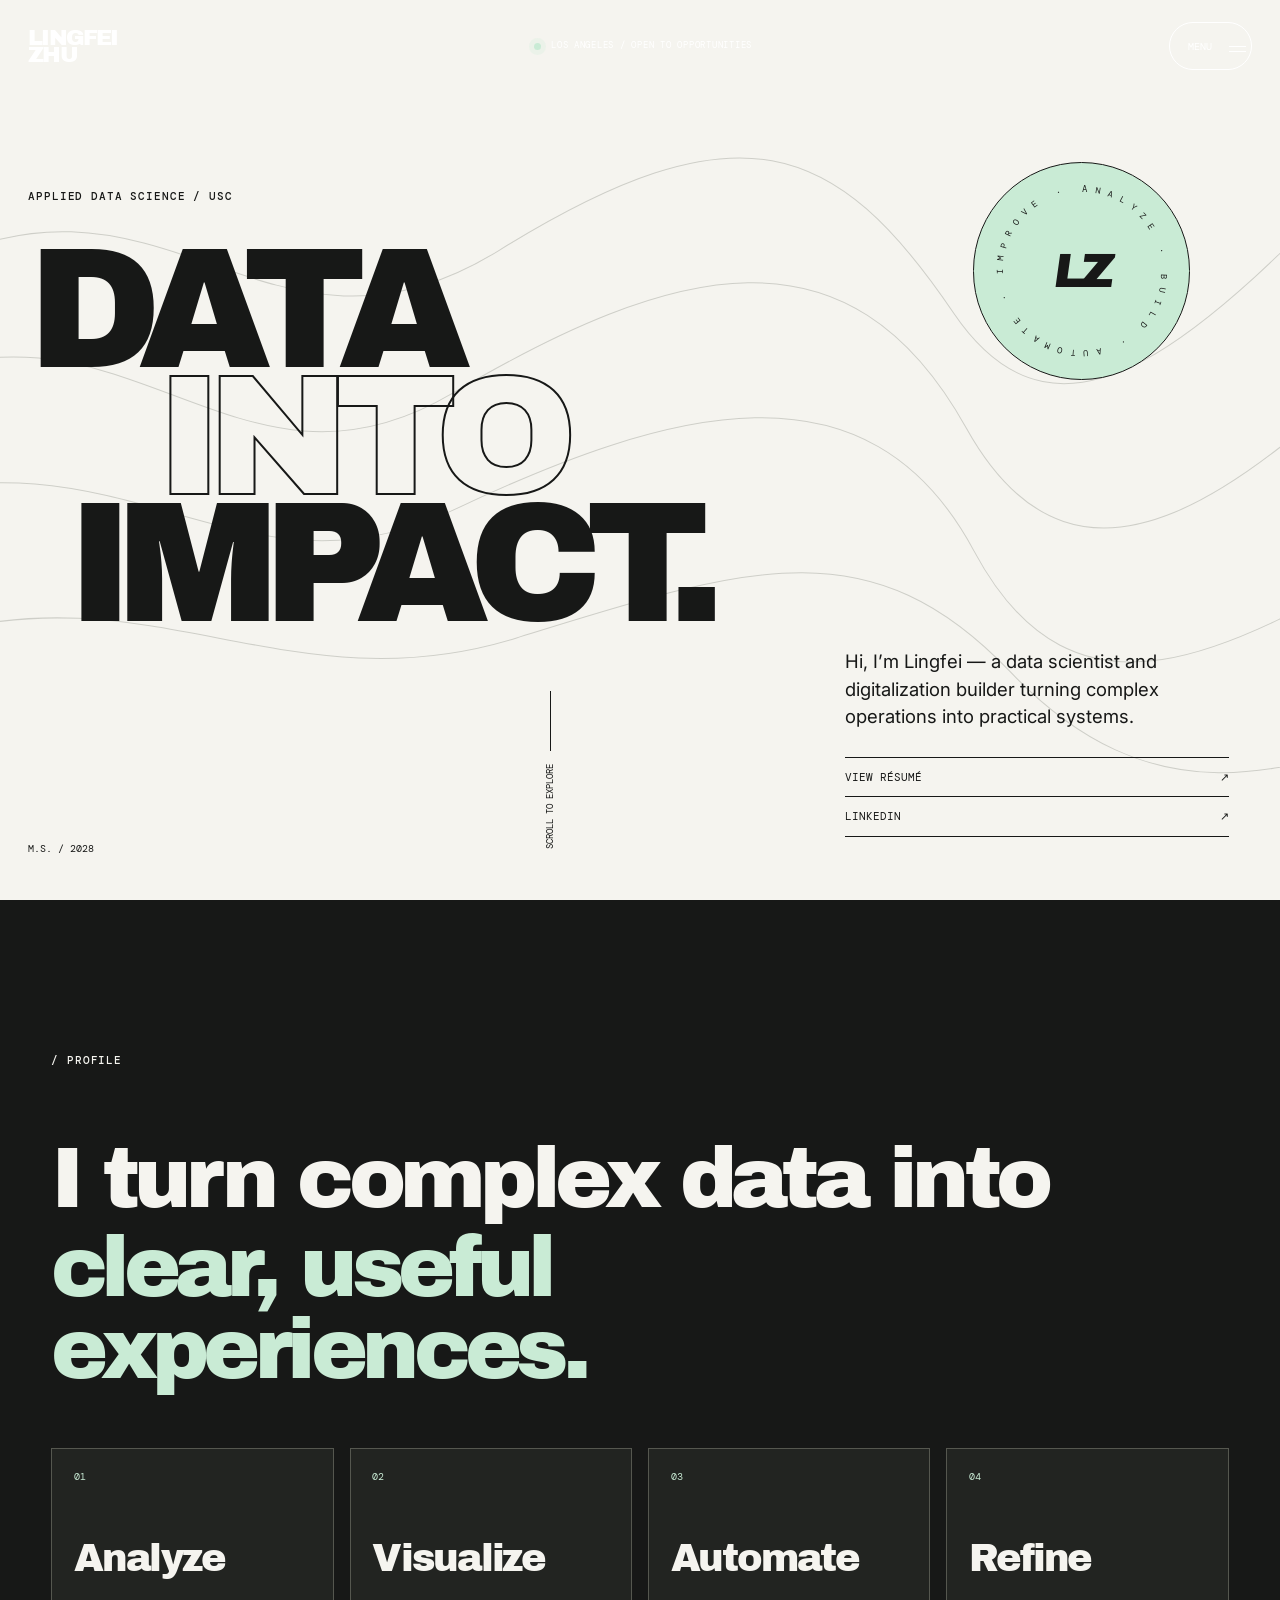
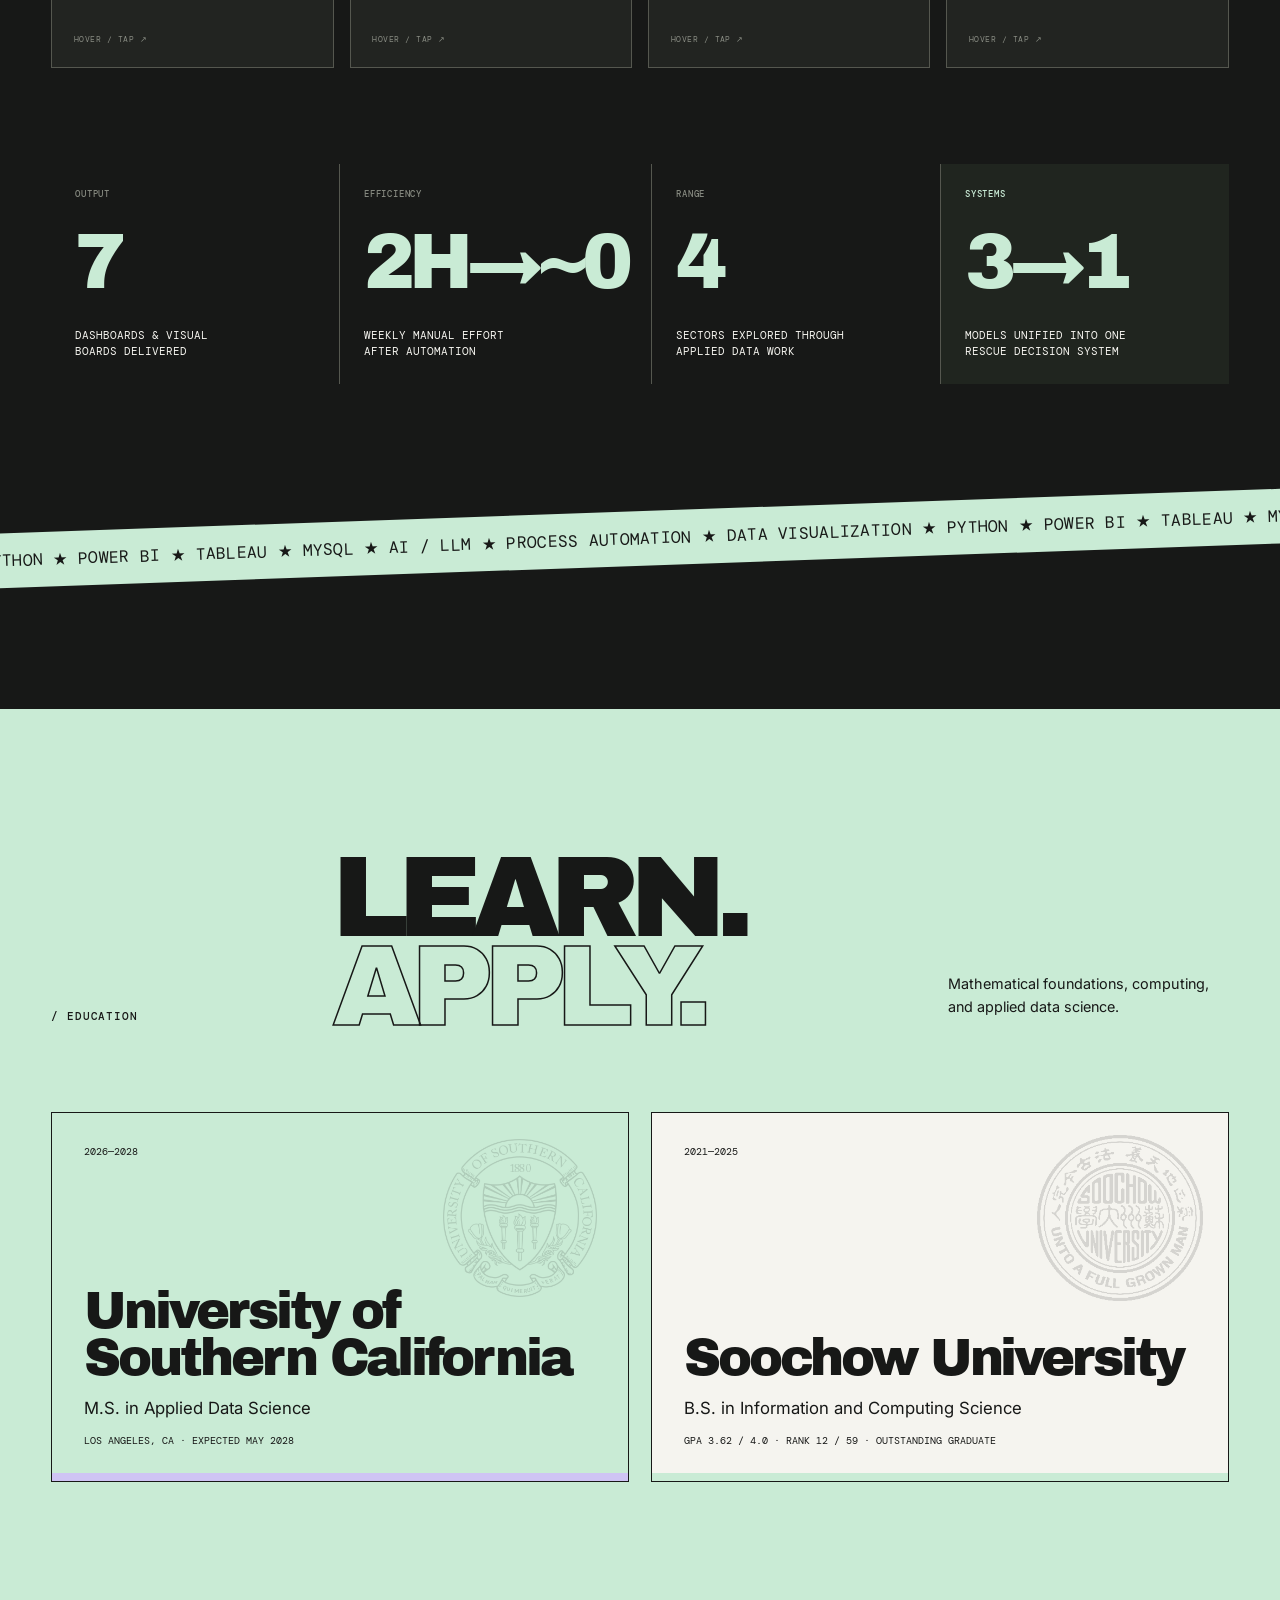
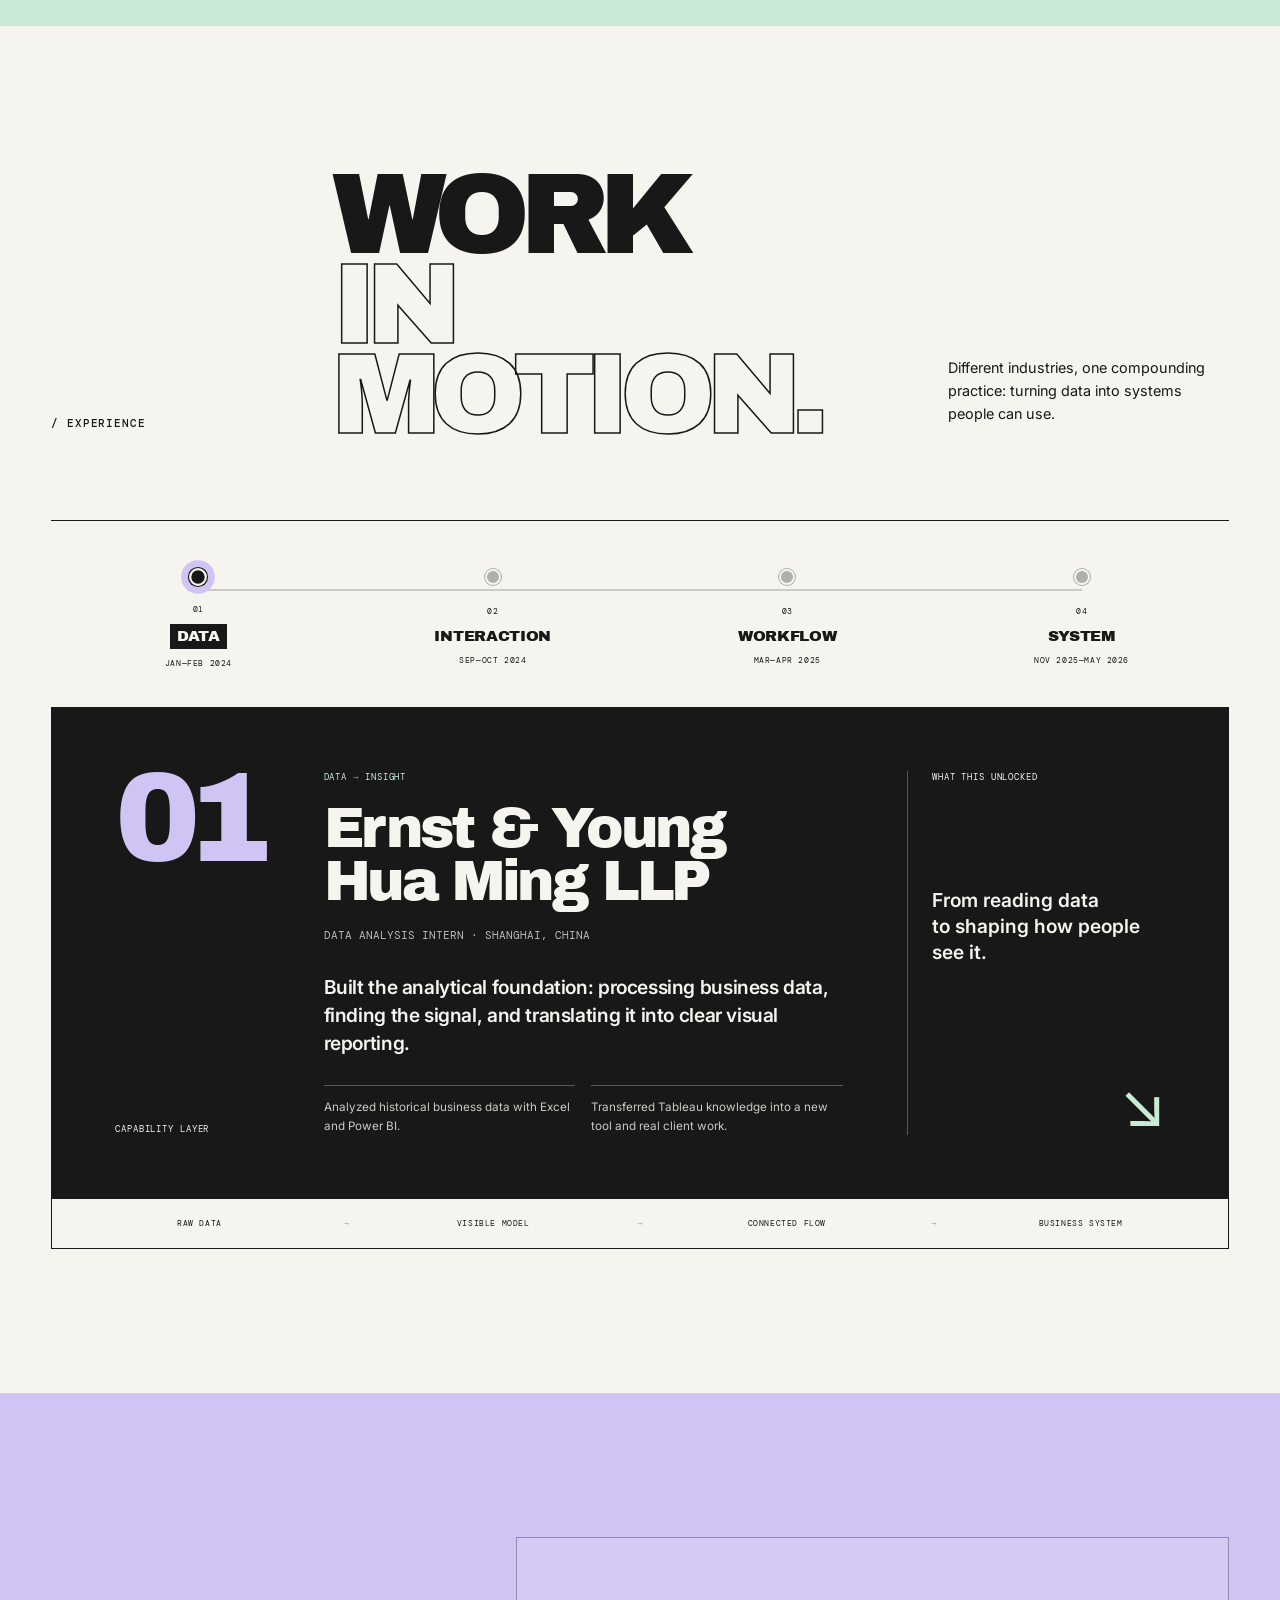
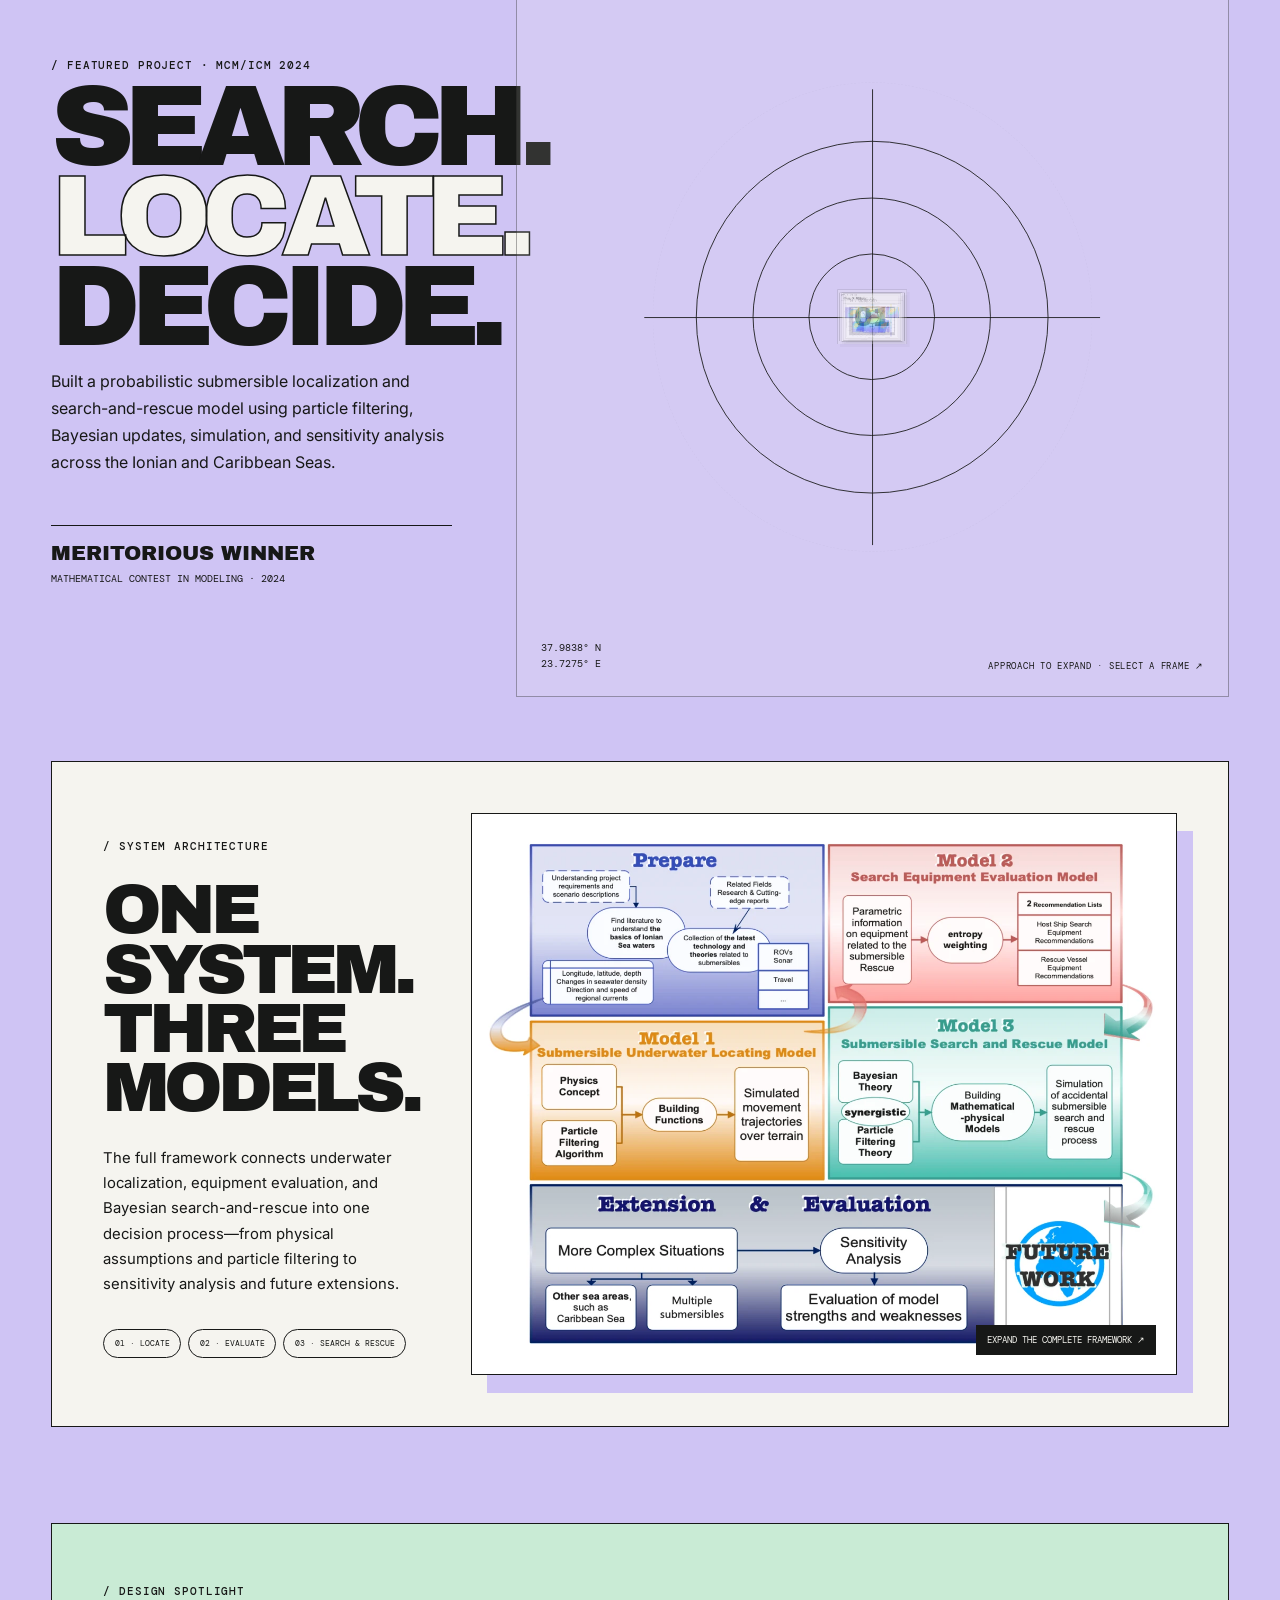
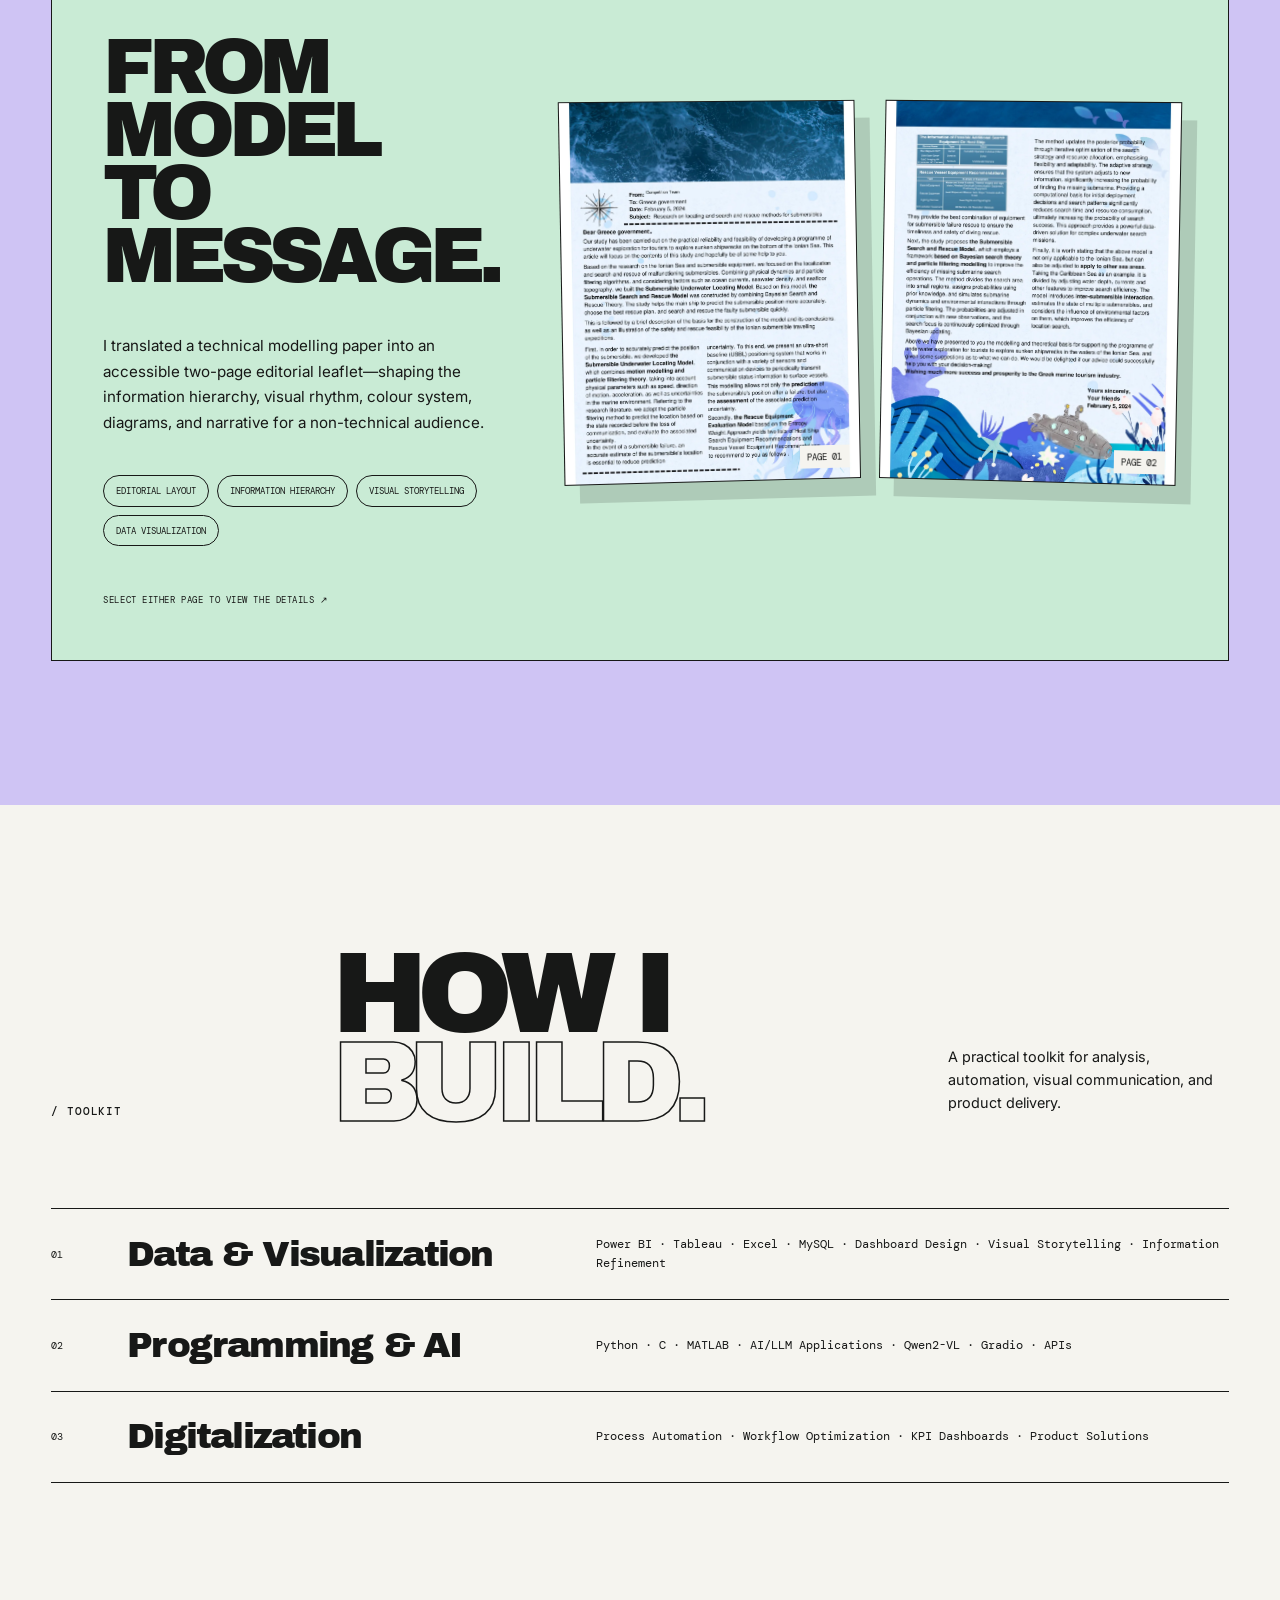
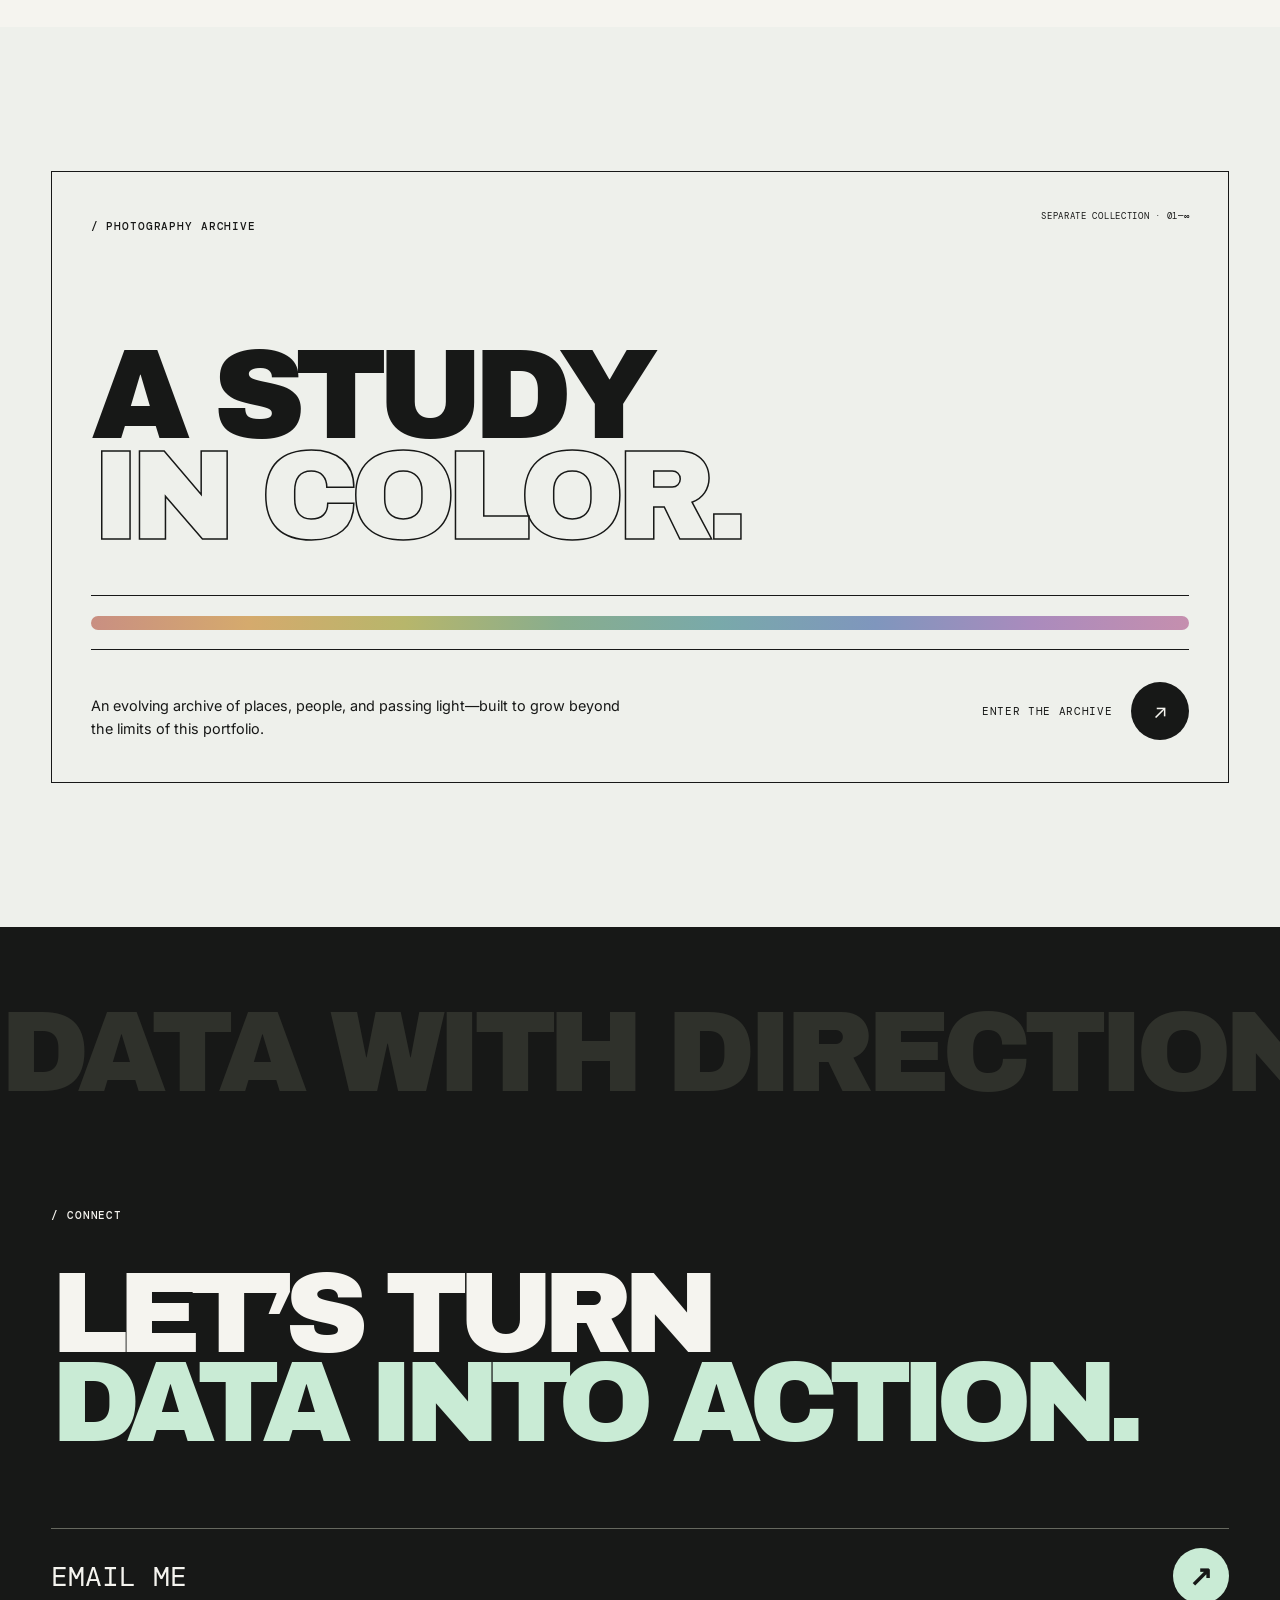
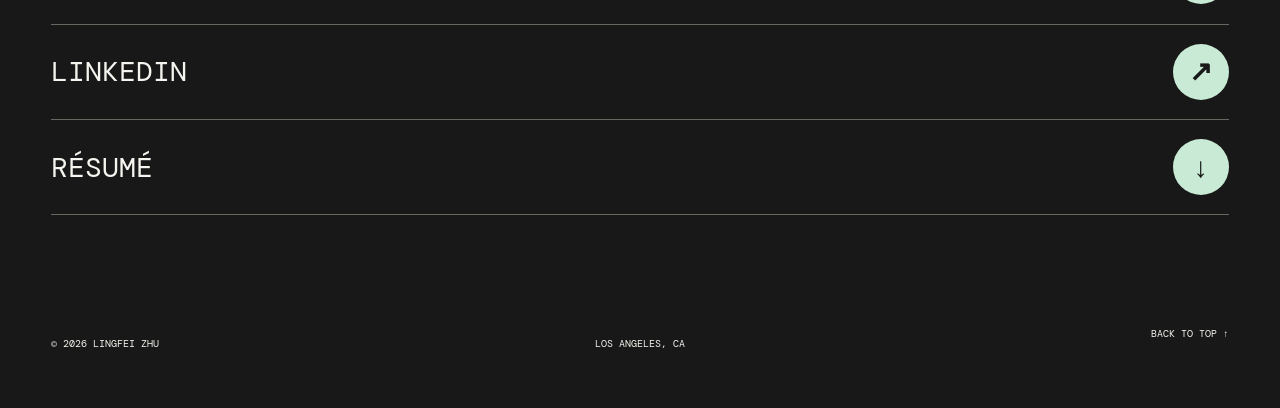
==== commit 441443a9: "Add LinkedIn social preview" ====
--- a/index.html
+++ b/index.html
@@ -4,6 +4,18 @@
   <meta charset="UTF-8" /><meta name="viewport" content="width=device-width, initial-scale=1.0" />
   <meta name="theme-color" content="#cfc4f4" />
   <meta name="description" content="Lingfei Zhu — Applied Data Science graduate student building practical data, AI, and digitalization solutions." />
+  <meta property="og:type" content="website" />
+  <meta property="og:url" content="https://youth0505.github.io/Profolio/" />
+  <meta property="og:title" content="Lingfei Zhu — Data Into Impact" />
+  <meta property="og:description" content="Applied data science, visualization, AI applications, and operations digitalization." />
+  <meta property="og:image" content="https://youth0505.github.io/Profolio/linkedin-preview.png" />
+  <meta property="og:image:width" content="1200" />
+  <meta property="og:image:height" content="627" />
+  <meta property="og:image:alt" content="Lingfei Zhu — Data Into Impact" />
+  <meta name="twitter:card" content="summary_large_image" />
+  <meta name="twitter:title" content="Lingfei Zhu — Data Into Impact" />
+  <meta name="twitter:description" content="Applied data science, visualization, AI applications, and operations digitalization." />
+  <meta name="twitter:image" content="https://youth0505.github.io/Profolio/linkedin-preview.png" />
   <title>Lingfei Zhu — Applied Data Science</title>
   <link rel="preconnect" href="https://fonts.googleapis.com" /><link rel="preconnect" href="https://fonts.gstatic.com" crossorigin />
   <link href="https://fonts.googleapis.com/css2?family=Archivo+Black&amp;family=DM+Mono:wght@300;400;500&amp;family=Inter:wght@400;500;600&amp;display=swap" rel="stylesheet" />
--- a/styles.css
+++ b/styles.css
@@ -44,4 +44,5 @@
 
 /* Separate photography archive */
 .photo-archive-page{background:#eef0eb}.archive-header{position:fixed;z-index:30;inset:0 0 auto;display:flex;align-items:center;justify-content:space-between;padding:1.2rem 2vw;mix-blend-mode:difference;color:#fff}.archive-header>a{font:.65rem var(--mono);letter-spacing:.08em}.archive-header .archive-wordmark{font:1.15rem/.8 var(--display);letter-spacing:-.07em}.archive-hero{min-height:100vh;display:grid;grid-template-columns:.7fr 2fr .9fr;align-items:end;gap:2rem;padding:18vh 4vw 4rem;background:var(--lavender)}.archive-hero .section-label{align-self:start}.archive-hero h1{margin:0;font:clamp(5rem,13vw,14rem)/.76 var(--display);letter-spacing:-.09em}.archive-hero h1 span{display:block;color:transparent;-webkit-text-stroke:1.5px var(--ink)}.archive-hero-copy{align-self:end}.archive-hero-copy p{font:.92rem/1.65 var(--body)}.archive-hero-copy small{font:.55rem var(--mono);letter-spacing:.08em}.archive-gallery{padding:7rem 4vw;background:#eef0eb}.archive-gallery-head{display:flex;justify-content:space-between;align-items:end;gap:2rem;margin-bottom:5rem}.archive-gallery-head h2{margin:0;font:clamp(3rem,7vw,7rem)/.85 var(--display);letter-spacing:-.07em}.archive-gallery-head p{max-width:480px;margin:0;font:.82rem/1.6 var(--body)}.archive-page-foot{display:flex;justify-content:space-between;gap:2rem;padding:2rem 4vw;border-top:1px solid;font:.58rem var(--mono)}
+.exhibit--photo{cursor:zoom-in;outline:none}.exhibit--photo>div{box-shadow:0 0 0 0 var(--photo-color);transition:transform .45s cubic-bezier(.2,.75,.2,1),box-shadow .45s}.exhibit--photo img{transition:transform .7s cubic-bezier(.2,.75,.2,1),filter .45s}.exhibit--photo:hover>div,.exhibit--photo:focus-visible>div{transform:translateY(-8px);box-shadow:12px 14px 0 var(--photo-color)}.exhibit--photo:hover img,.exhibit--photo:focus-visible img{transform:scale(1.035);filter:saturate(1.08)}.exhibit--photo:focus-visible{outline:2px solid var(--ink);outline-offset:6px}.photo-lightbox-open{overflow:hidden}.photo-lightbox{position:fixed;z-index:150;inset:0;display:grid;place-items:center;padding:5rem 5vw 2rem;background:rgba(23,24,23,.94);color:var(--paper);opacity:0;visibility:hidden;transition:opacity .35s,visibility .35s}.photo-lightbox.open{opacity:1;visibility:visible}.photo-lightbox figure{width:min(1180px,90vw);height:min(78vh,780px);margin:0;display:grid;grid-template-rows:minmax(0,1fr) auto}.photo-lightbox img{width:100%;height:100%;min-height:0;display:block;object-fit:contain}.photo-lightbox figcaption{display:flex;justify-content:space-between;gap:2rem;padding-top:1rem;border-top:1px solid #676962;font:.6rem var(--mono);letter-spacing:.08em}.photo-lightbox-close{position:absolute;top:1.5rem;right:2vw;padding:.7rem 1rem;border:1px solid currentColor;border-radius:100px;background:transparent;color:inherit;font:.6rem var(--mono);cursor:pointer}.photo-lightbox-close:hover,.photo-lightbox-close:focus-visible{background:var(--mint);color:var(--ink)}
 @media(max-width:820px){.photo-entry-link{min-height:560px;padding:1.25rem}.photo-entry-top>span{max-width:150px;text-align:right}.photo-entry-link h2{margin:7rem 0 3rem;font-size:clamp(4rem,20vw,7rem)}.photo-entry-bottom{display:block}.photo-entry-bottom strong{justify-content:space-between;margin-top:2.5rem}.archive-header{padding:1.2rem 18px}.archive-hero{grid-template-columns:1fr;align-content:end;padding:9rem 18px 3rem}.archive-hero .section-label{align-self:auto}.archive-hero h1{font-size:clamp(4.2rem,21vw,7rem)}.archive-gallery{padding:6rem 18px}.archive-gallery-head{display:block}.archive-gallery-head h2{margin-bottom:2rem}.archive-page-foot{padding-inline:18px}}
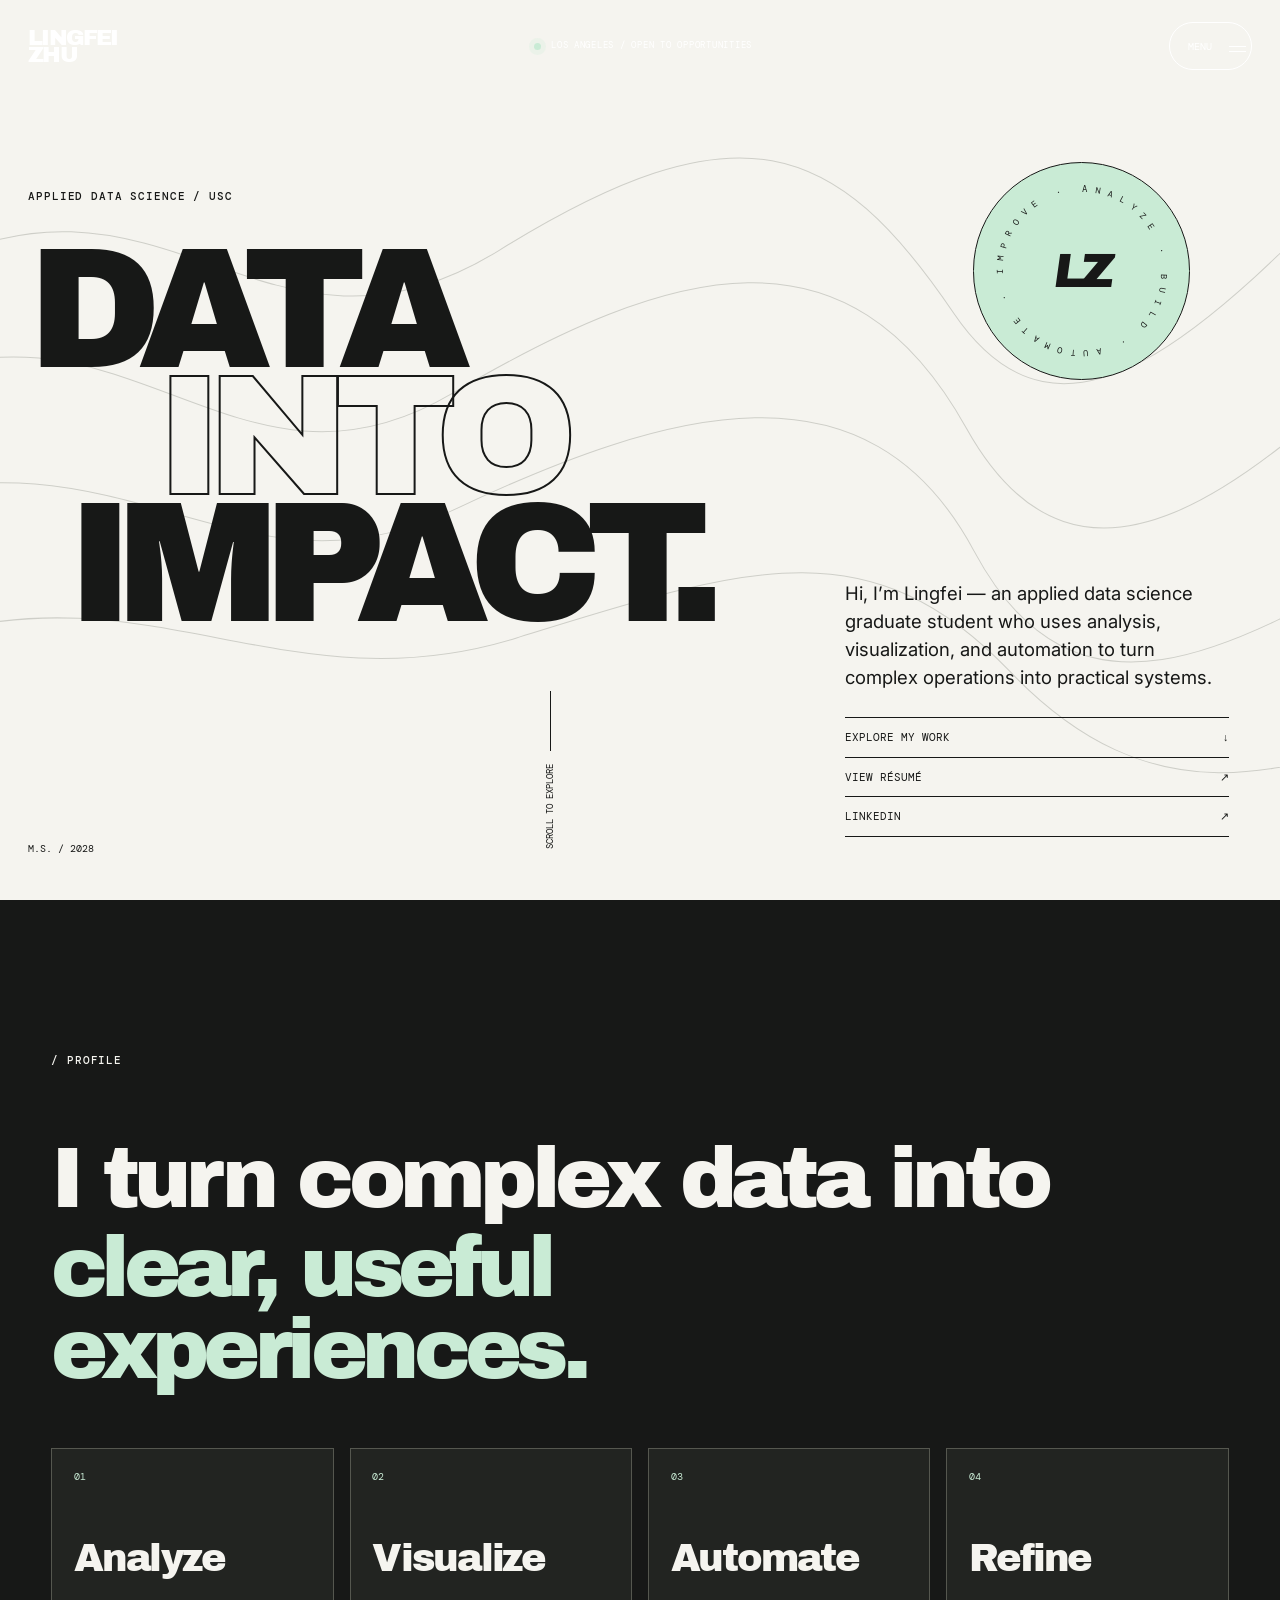
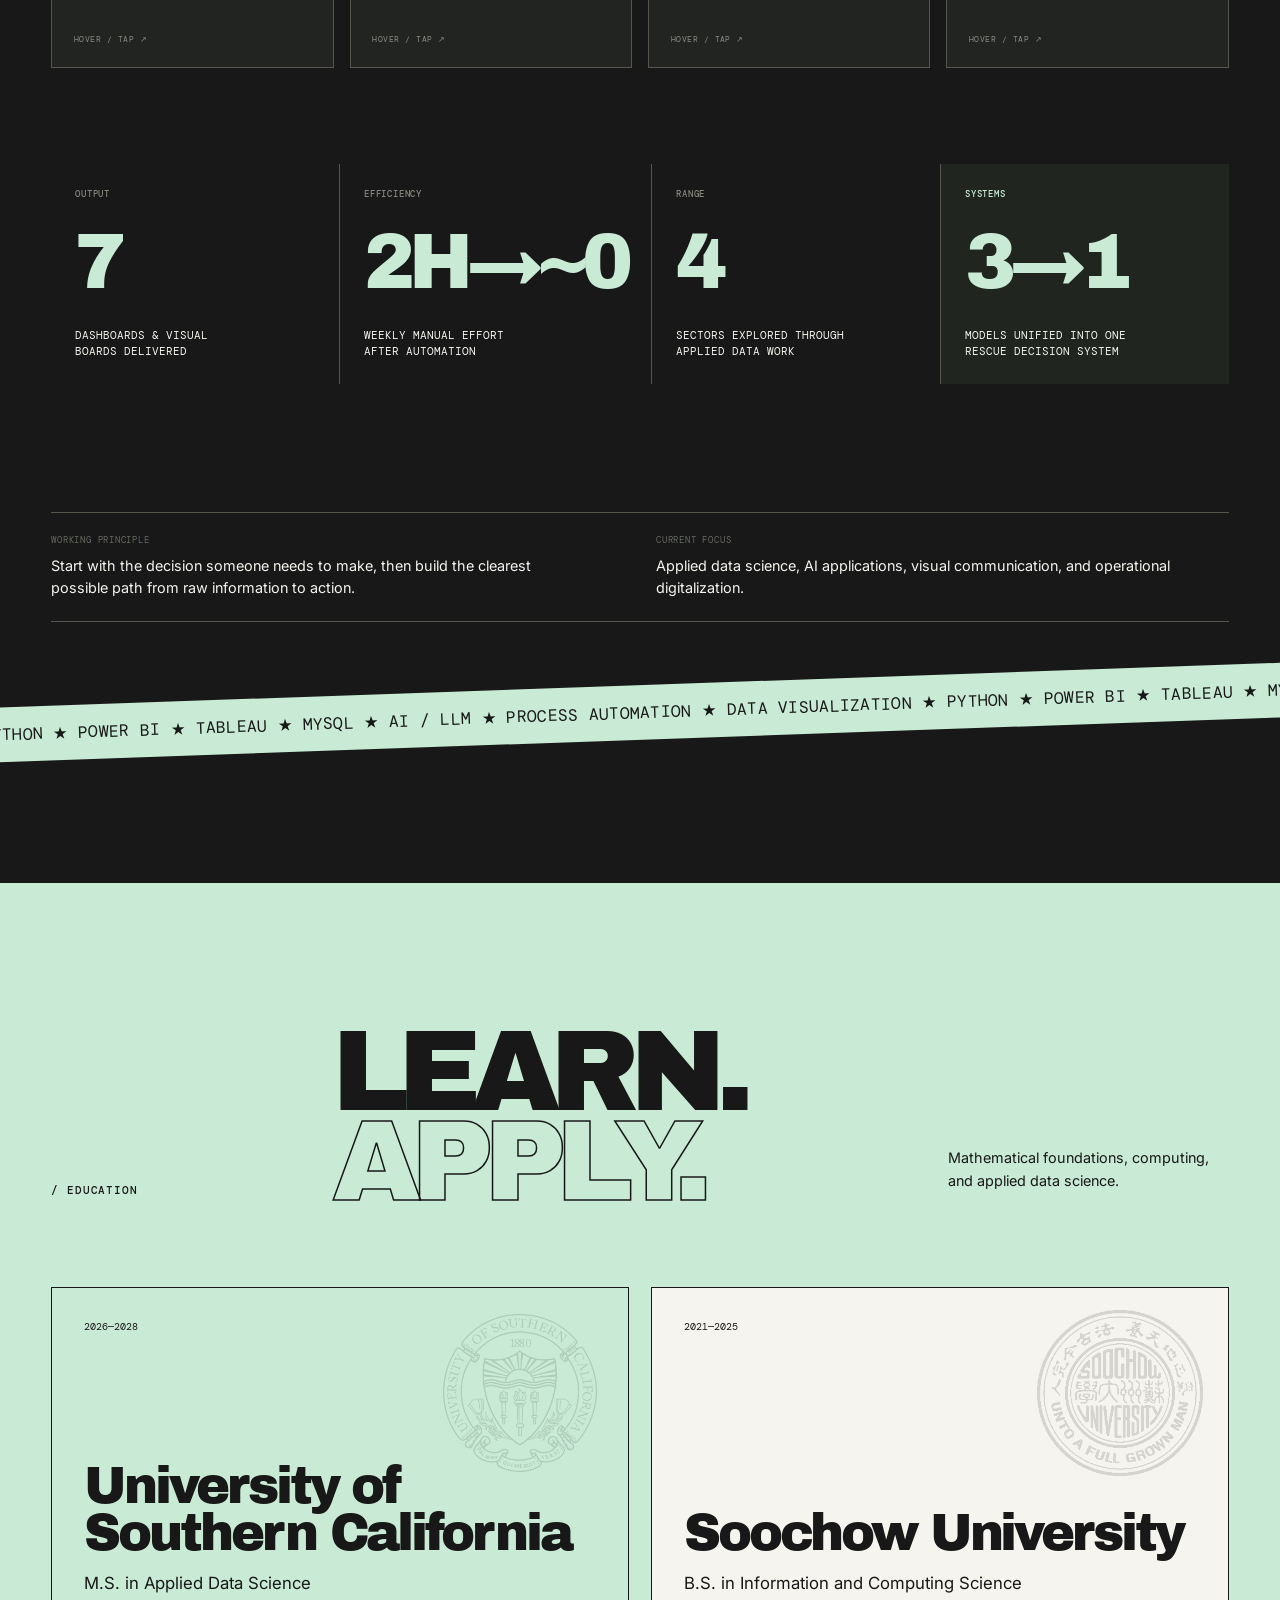
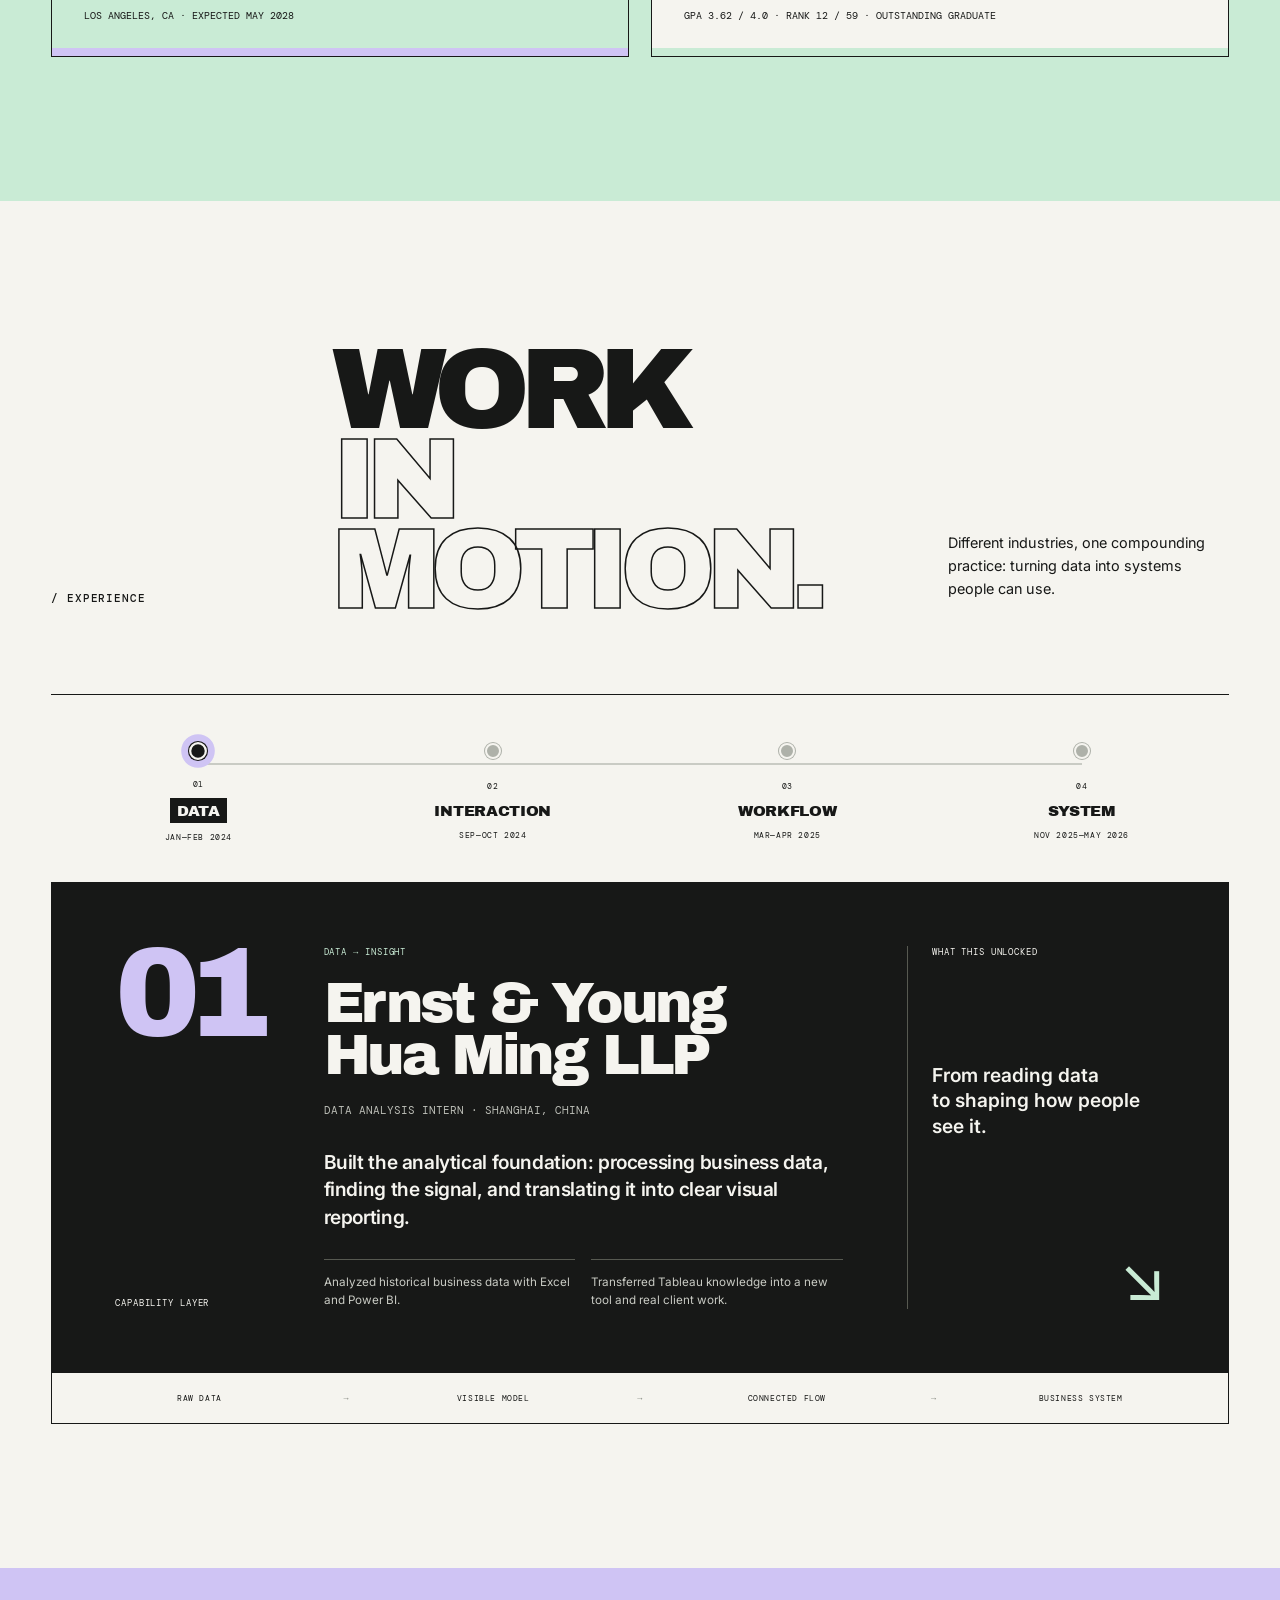
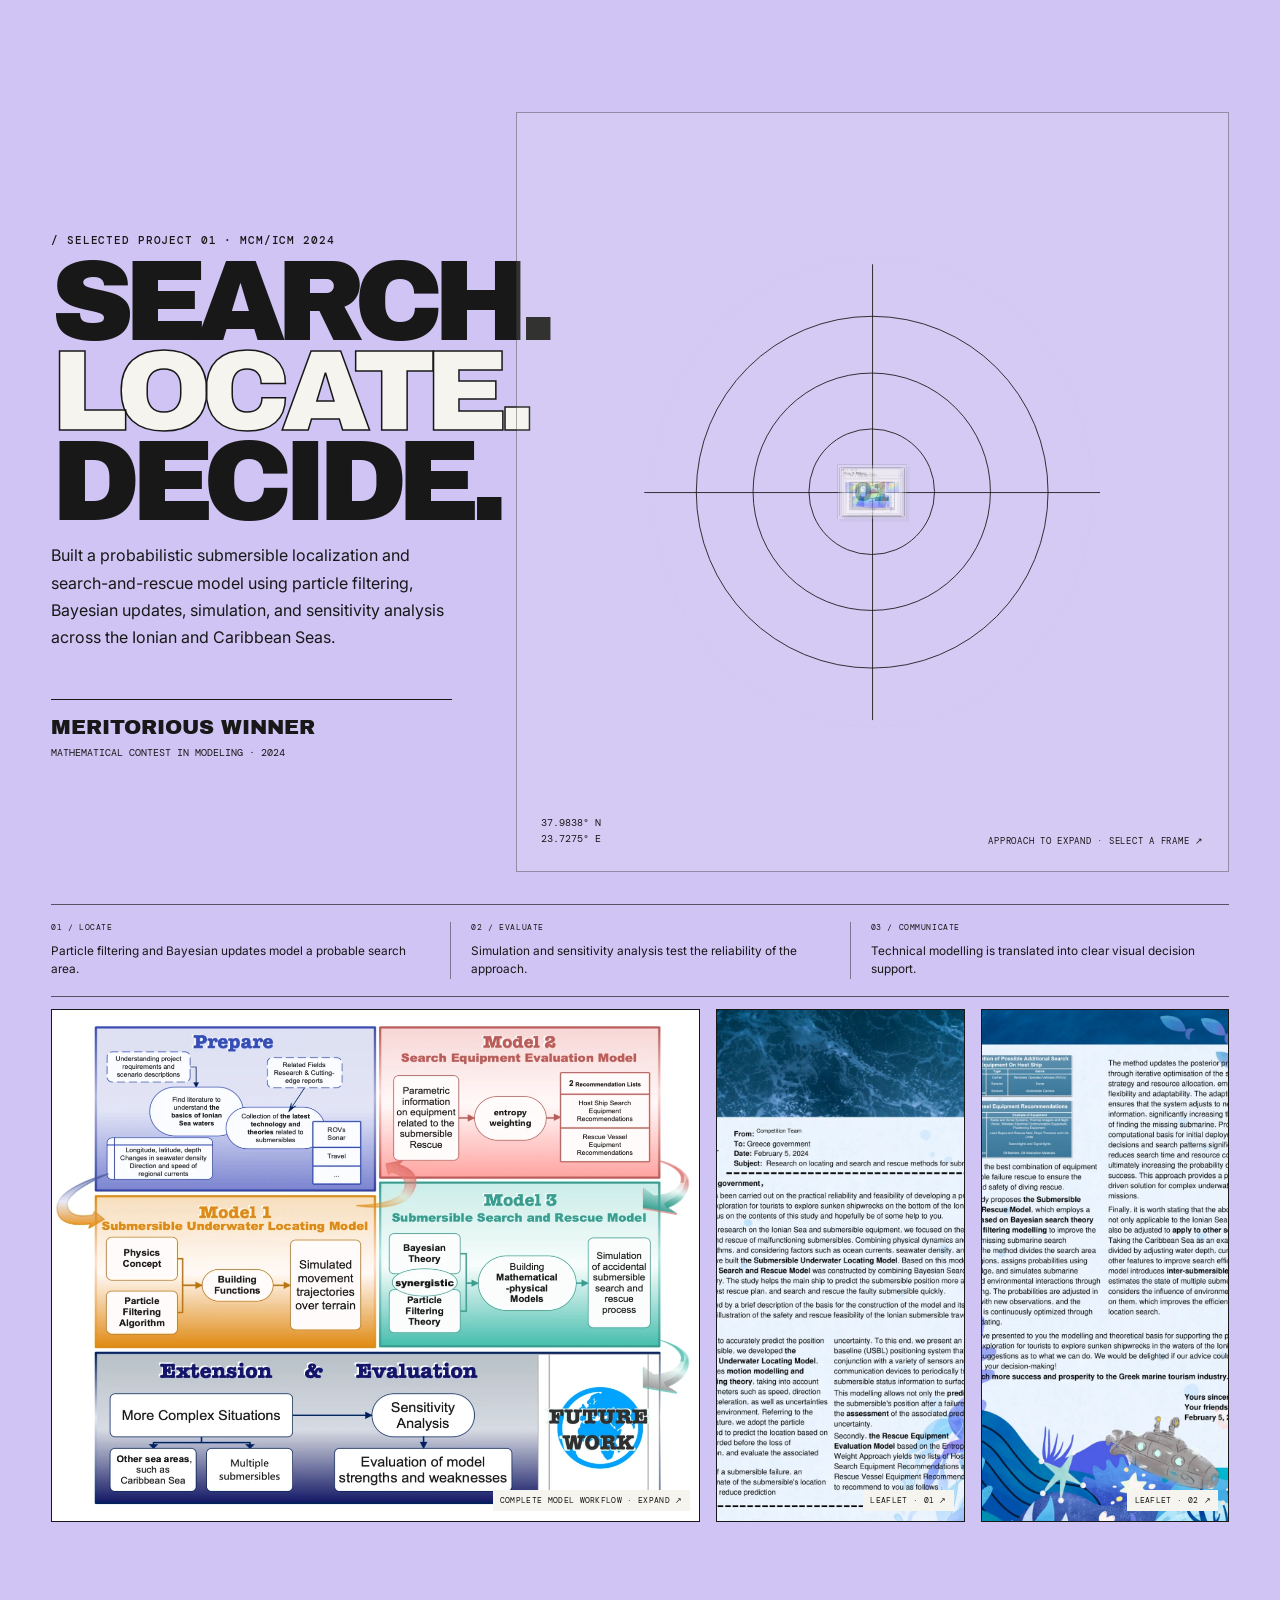
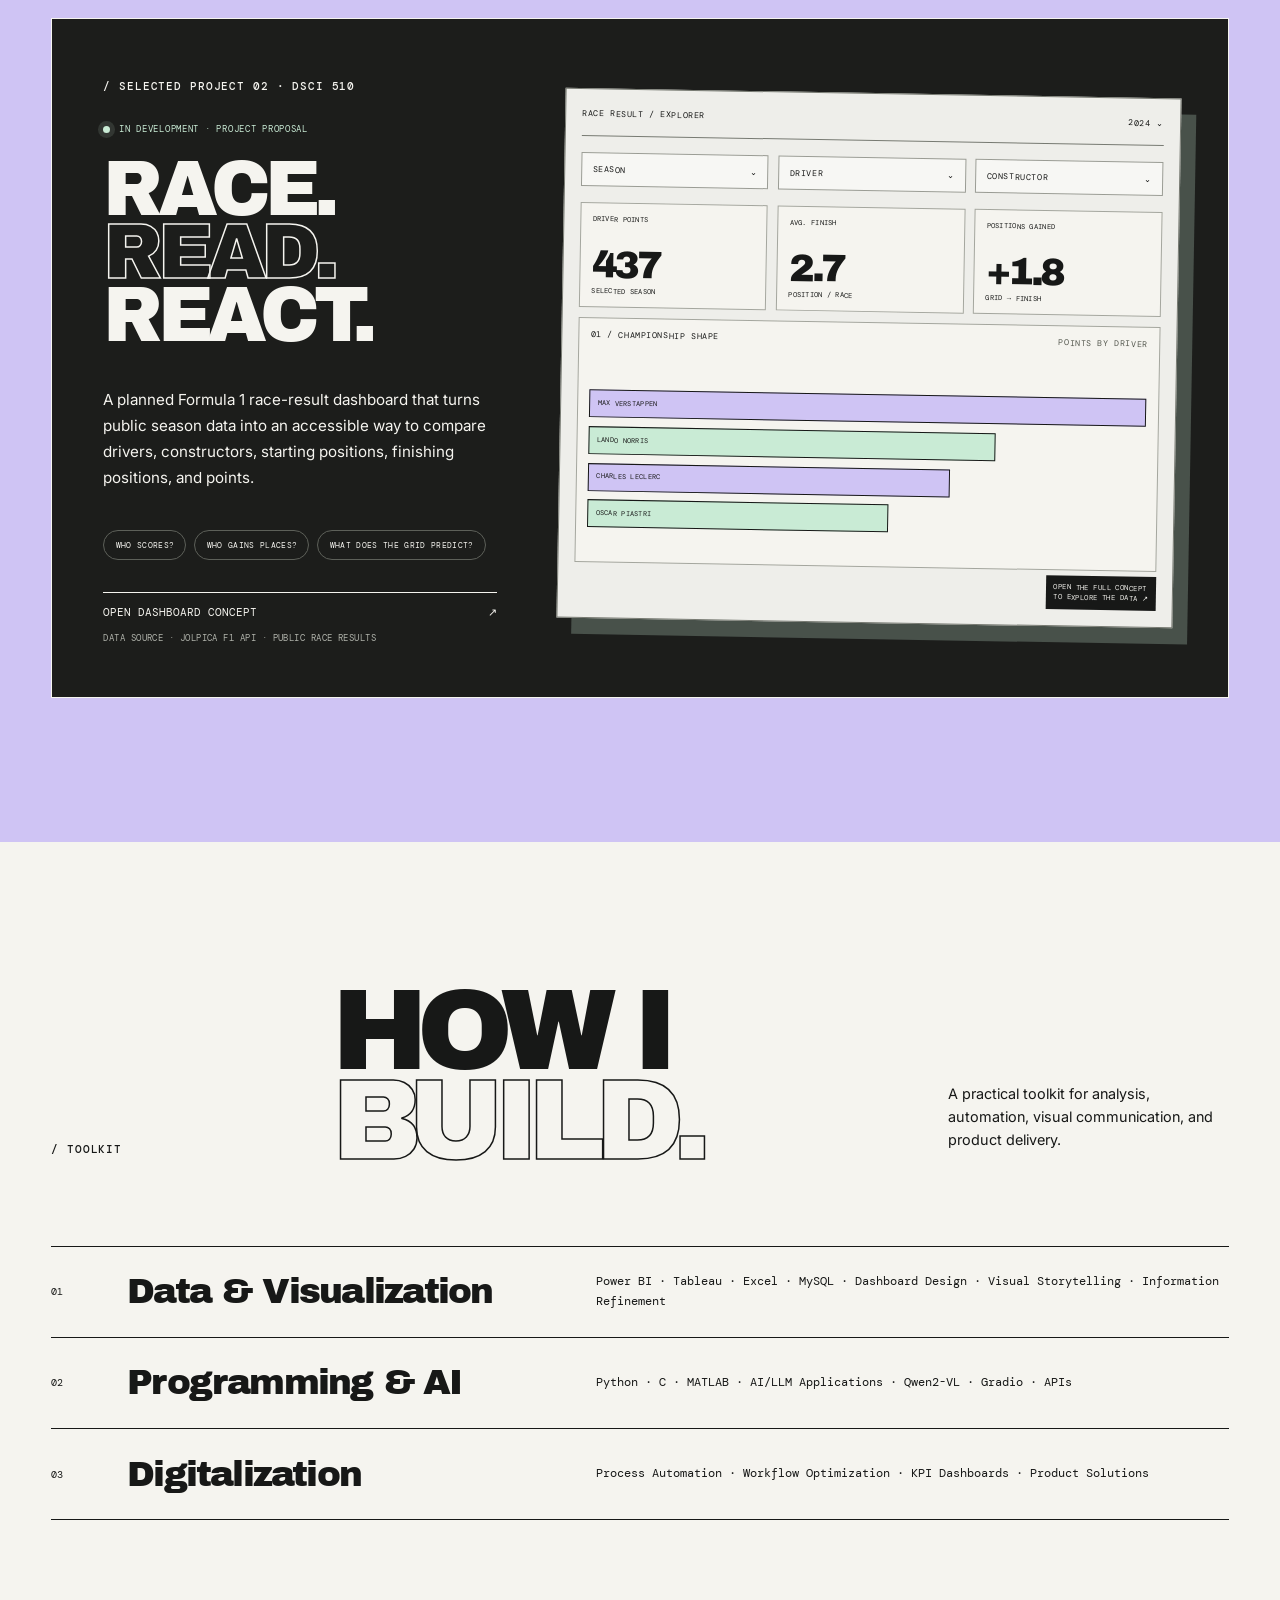
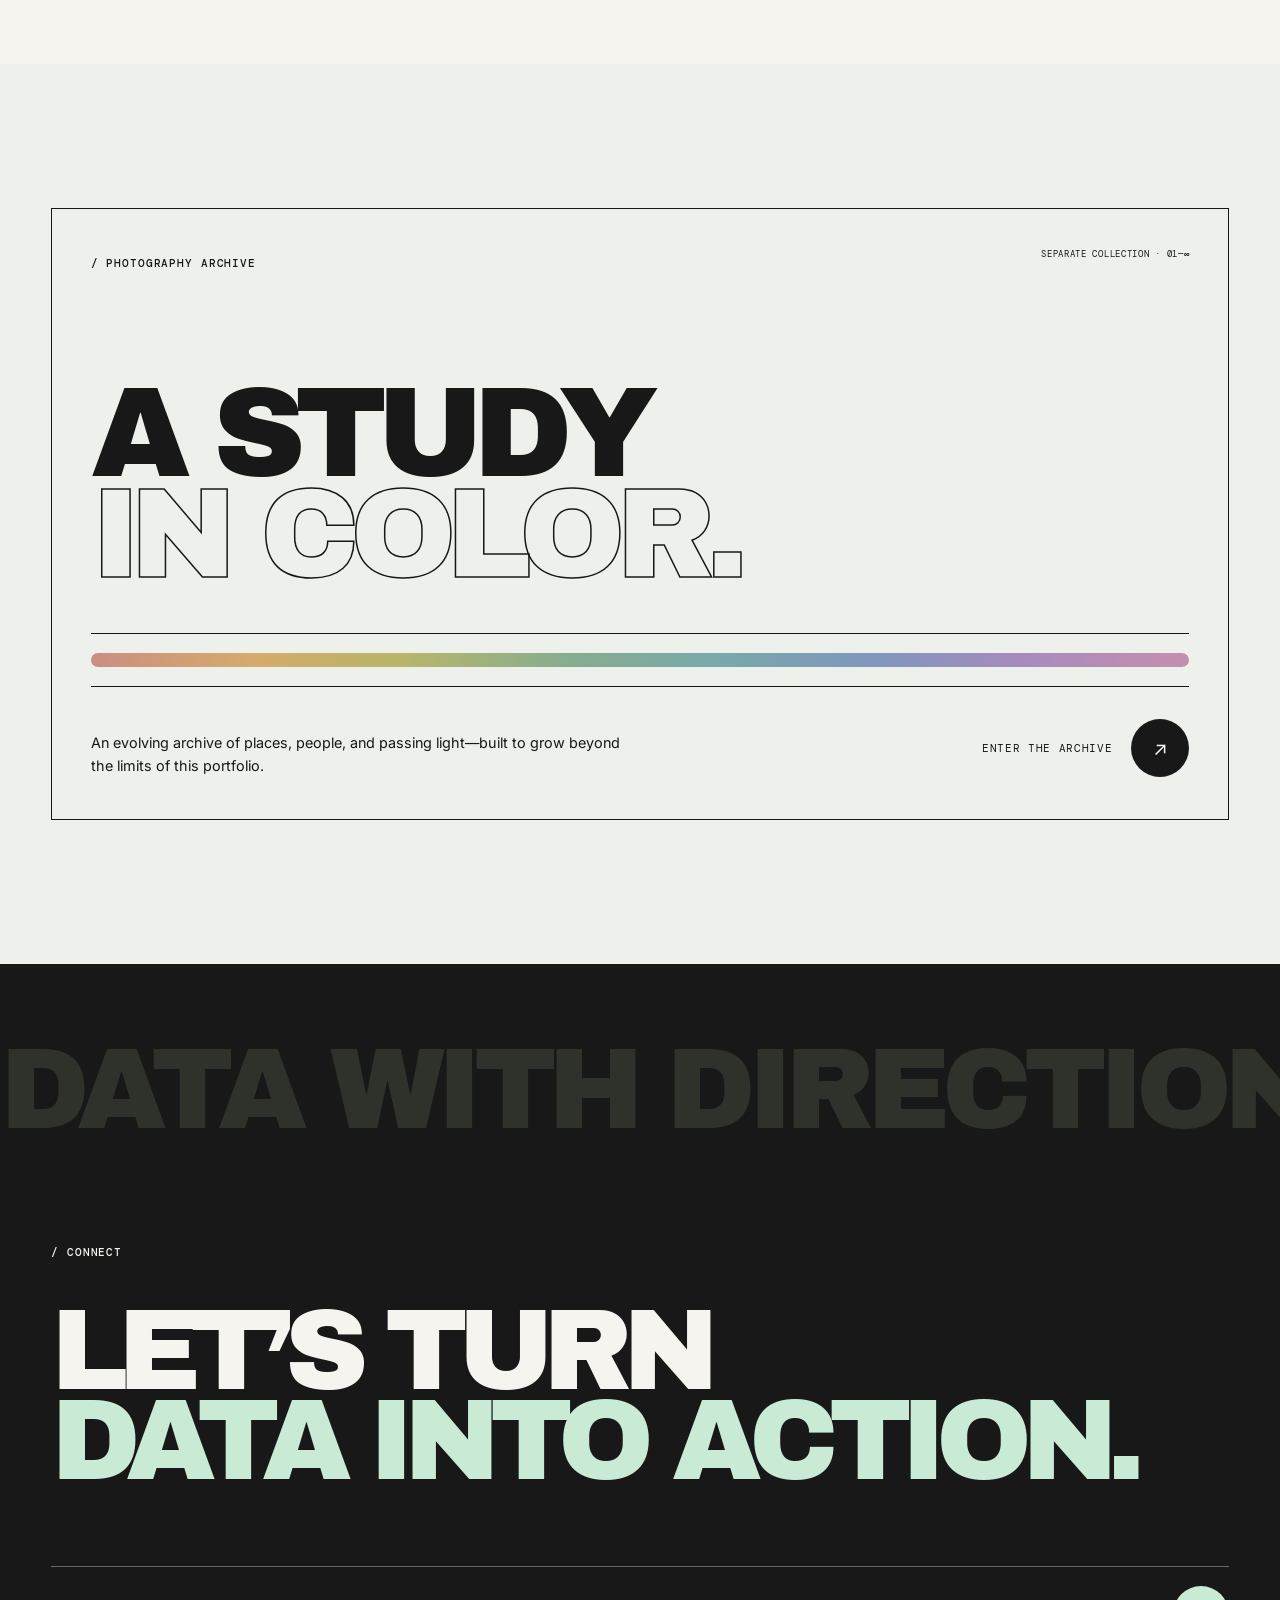
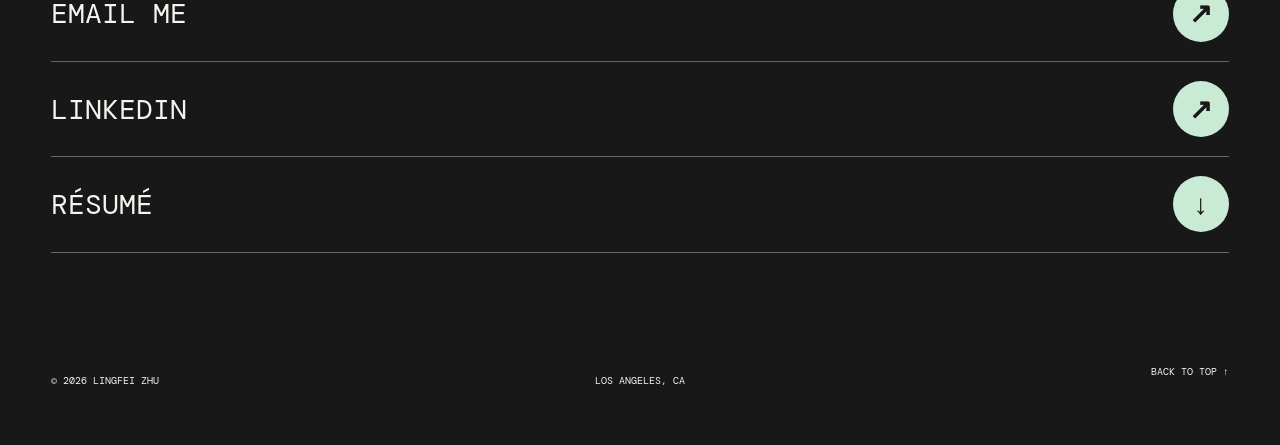
==== commit bc23f5cc: "Add files via upload" ====
--- a/index.html
+++ b/index.html
@@ -1,189 +1,203 @@
-<!doctype html>
-<html lang="en">
-<head>
-  <meta charset="UTF-8" /><meta name="viewport" content="width=device-width, initial-scale=1.0" />
-  <meta name="theme-color" content="#cfc4f4" />
-  <meta name="description" content="Lingfei Zhu — Applied Data Science graduate student building practical data, AI, and digitalization solutions." />
-  <meta property="og:type" content="website" />
-  <meta property="og:url" content="https://youth0505.github.io/Profolio/" />
-  <meta property="og:title" content="Lingfei Zhu — Data Into Impact" />
-  <meta property="og:description" content="Applied data science, visualization, AI applications, and operations digitalization." />
-  <meta property="og:image" content="https://youth0505.github.io/Profolio/linkedin-preview.png" />
-  <meta property="og:image:width" content="1200" />
-  <meta property="og:image:height" content="627" />
-  <meta property="og:image:alt" content="Lingfei Zhu — Data Into Impact" />
-  <meta name="twitter:card" content="summary_large_image" />
-  <meta name="twitter:title" content="Lingfei Zhu — Data Into Impact" />
-  <meta name="twitter:description" content="Applied data science, visualization, AI applications, and operations digitalization." />
-  <meta name="twitter:image" content="https://youth0505.github.io/Profolio/linkedin-preview.png" />
-  <title>Lingfei Zhu — Applied Data Science</title>
-  <link rel="preconnect" href="https://fonts.googleapis.com" /><link rel="preconnect" href="https://fonts.gstatic.com" crossorigin />
-  <link href="https://fonts.googleapis.com/css2?family=Archivo+Black&amp;family=DM+Mono:wght@300;400;500&amp;family=Inter:wght@400;500;600&amp;display=swap" rel="stylesheet" />
-  <link rel="stylesheet" href="styles.css?v=profile-8" /><script src="script.js?v=profile-6" defer></script>
-</head>
-<body>
-  <div class="loader" aria-hidden="true"><div class="loader-mark">LZ<span>↗</span></div><p>LOADING PROFILE / <b data-loader-count>00</b></p></div>
-  <header class="site-header">
-    <a class="wordmark magnetic" href="#top" aria-label="Back to top"><span>LINGFEI</span><span>ZHU</span></a>
-    <div class="status"><i></i> LOS ANGELES / OPEN TO OPPORTUNITIES</div>
-    <button class="menu-toggle magnetic" type="button" aria-expanded="false" aria-controls="site-nav"><span>MENU</span><i></i><i></i></button>
-    <nav id="site-nav" aria-label="Main navigation">
-      <a href="#experience"><small>01</small>Experience</a><a href="#project"><small>02</small>Project</a><a href="#photography"><small>03</small>Photography</a><a href="#contact"><small>04</small>Contact</a>
-      <div class="nav-foot">APPLIED DATA SCIENCE<br />DATA · AI · DIGITALIZATION</div>
-    </nav>
-  </header>
-  <main id="top">
-    <section class="hero" aria-labelledby="hero-title">
-      <div class="contour" aria-hidden="true"><svg viewBox="0 0 1000 700" fill="none"><path d="M-80 219C125 96 203 310 390 194s263-87 355 49 215-5 354-146"/><path d="M-98 305c193-98 278 103 451 1s310-138 402 27 231 33 347-75"/><path d="M-105 394c201-69 290 83 459 3s324-123 407 32 212 71 357-12"/><path d="M-61 497c178-55 286 55 464 0s275-90 386 26 214 82 328 39"/></svg></div>
-      <p class="eyebrow reveal">APPLIED DATA SCIENCE / USC</p>
-      <h1 id="hero-title" class="reveal"><span>DATA</span><span class="outline">INTO</span><span>IMPACT.</span></h1>
-      <div class="hero-orbit" aria-hidden="true"><span class="orbit-copy">ANALYZE · BUILD · AUTOMATE · IMPROVE · </span><b>LZ</b></div>
-      <div class="hero-meta reveal"><p>Hi, I’m Lingfei — a data scientist and digitalization builder turning complex operations into practical systems.</p><div class="hero-actions"><a class="text-link magnetic" href="ZHU_LINGFEI_Resume.pdf" target="_blank">VIEW RÉSUMÉ <span>↗</span></a><a class="text-link magnetic" href="https://www.linkedin.com/in/lingfeizhu0505/" target="_blank" rel="noreferrer">LINKEDIN <span>↗</span></a></div></div>
-      <div class="hero-index">M.S. / 2028</div><div class="scroll-cue">SCROLL TO EXPLORE <i></i></div>
-    </section>
-
-    <section class="intro section-pad">
-      <p class="section-label reveal">/ PROFILE</p>
-      <h2 class="intro-copy reveal">I turn complex data into <span>clear, useful experiences.</span></h2>
-      <div class="intro-pillars reveal" role="list" aria-label="Core capabilities">
-        <article role="listitem"><button class="intro-card" type="button" aria-pressed="false"><span class="intro-card-inner"><span class="intro-card-face intro-card-front"><b>01</b><strong>Analyze</strong><small>HOVER / TAP ↗</small></span><span class="intro-card-face intro-card-back"><b>01 / ANALYZE</b><span>Find patterns and turn data into decision-ready insight.</span><small>DATA → DIRECTION</small></span></span></button></article>
-        <article role="listitem"><button class="intro-card" type="button" aria-pressed="false"><span class="intro-card-inner"><span class="intro-card-face intro-card-front"><b>02</b><strong>Visualize</strong><small>HOVER / TAP ↗</small></span><span class="intro-card-face intro-card-back"><b>02 / VISUALIZE</b><span>Build clear dashboards and polished visual stories.</span><small>COMPLEX → CLEAR</small></span></span></button></article>
-        <article role="listitem"><button class="intro-card" type="button" aria-pressed="false"><span class="intro-card-inner"><span class="intro-card-face intro-card-front"><b>03</b><strong>Automate</strong><small>HOVER / TAP ↗</small></span><span class="intro-card-face intro-card-back"><b>03 / AUTOMATE</b><span>Transform repetitive operations into efficient workflows.</span><small>MANUAL → FLUID</small></span></span></button></article>
-        <article role="listitem"><button class="intro-card" type="button" aria-pressed="false"><span class="intro-card-inner"><span class="intro-card-face intro-card-front"><b>04</b><strong>Refine</strong><small>HOVER / TAP ↗</small></span><span class="intro-card-face intro-card-back"><b>04 / REFINE</b><span>Shape complex information into intuitive, elegant experiences.</span><small>FUNCTION → EXPERIENCE</small></span></span></button></article>
-      </div>
-      <div class="stats reveal"><article><em>OUTPUT</em><strong>7</strong><span>Dashboards &amp; visual boards delivered</span></article><article><em>EFFICIENCY</em><strong>2H→~0</strong><span>Weekly manual effort after automation</span></article><article><em>RANGE</em><strong>4</strong><span>Sectors explored through applied data work</span></article><article><em>SYSTEMS</em><strong>3→1</strong><span>Models unified into one rescue decision system</span></article></div>
-      <div class="ticker" aria-hidden="true"><div>PYTHON ★ POWER BI ★ TABLEAU ★ MYSQL ★ AI / LLM ★ PROCESS AUTOMATION ★ DATA VISUALIZATION ★ PYTHON ★ POWER BI ★ TABLEAU ★ MYSQL ★ AI / LLM ★ PROCESS AUTOMATION ★ DATA VISUALIZATION ★ </div></div>
-    </section>
-
-    <section class="education section-pad" aria-labelledby="education-title">
-      <div class="section-head reveal"><p class="section-label">/ EDUCATION</p><h2 id="education-title">LEARN.<br/><span>APPLY.</span></h2><p>Mathematical foundations, computing, and applied data science.</p></div>
-      <div class="education-grid">
-        <article class="education-card education-card--usc reveal">
-          <img class="edu-emblem" src="assets/education/usc-seal.png" alt="" aria-hidden="true" />
-          <div class="edu-year">2026—2028</div><h3>University of Southern California</h3><p>M.S. in Applied Data Science</p><small>LOS ANGELES, CA · EXPECTED MAY 2028</small>
-        </article>
-        <article class="education-card education-card--suda reveal">
-          <img class="edu-emblem" src="assets/education/soochow-emblem.png" alt="" aria-hidden="true" />
-          <div class="edu-year">2021—2025</div><h3>Soochow University</h3><p>B.S. in Information and Computing Science</p><small>GPA 3.62 / 4.0 · RANK 12 / 59 · OUTSTANDING GRADUATE</small>
-        </article>
-      </div>
-    </section>
-
-    <section id="experience" class="experience section-pad" aria-labelledby="experience-title">
-      <div class="section-head reveal"><p class="section-label">/ EXPERIENCE</p><h2 id="experience-title">WORK<br/><span>IN MOTION.</span></h2><p>Different industries, one compounding practice: turning data into systems people can use.</p></div>
-      <div class="experience-chain reveal" data-experience-chain>
-        <div class="chain-map" role="tablist" aria-label="Internship progression">
-          <i class="chain-progress" aria-hidden="true"></i>
-          <button class="chain-node is-active" type="button" role="tab" aria-selected="true" data-chain-index="0">
-            <span>01</span><b>DATA</b><small>JAN—FEB 2024</small>
-          </button>
-          <button class="chain-node" type="button" role="tab" aria-selected="false" data-chain-index="1">
-            <span>02</span><b>INTERACTION</b><small>SEP—OCT 2024</small>
-          </button>
-          <button class="chain-node" type="button" role="tab" aria-selected="false" data-chain-index="2">
-            <span>03</span><b>WORKFLOW</b><small>MAR—APR 2025</small>
-          </button>
-          <button class="chain-node" type="button" role="tab" aria-selected="false" data-chain-index="3">
-            <span>04</span><b>SYSTEM</b><small>NOV 2025—MAY 2026</small>
-          </button>
-        </div>
-
-        <div class="chain-stage" aria-live="polite">
-          <div class="chain-stage-index"><span data-chain-number>01</span><small>CAPABILITY LAYER</small></div>
-          <div class="chain-stage-copy">
-            <p class="chain-kicker" data-chain-kicker>DATA → INSIGHT</p>
-            <h3 data-chain-company>Ernst &amp; Young Hua Ming LLP</h3>
-            <p class="chain-role" data-chain-role>Data Analysis Intern · Shanghai, China</p>
-            <p class="chain-summary" data-chain-summary>Built the analytical foundation: processing business data, finding the signal, and translating it into clear visual reporting.</p>
-            <ul data-chain-points><li>Analyzed historical business data with Excel and Power BI.</li><li>Transferred Tableau knowledge into a new tool and real client work.</li></ul>
-          </div>
-          <div class="chain-stage-bridge">
-            <span>WHAT THIS UNLOCKED</span>
-            <strong data-chain-bridge>From reading data<br/>to shaping how people see it.</strong>
-            <i aria-hidden="true">↘</i>
-          </div>
-        </div>
-
-        <div class="chain-language" aria-hidden="true"><span>RAW DATA</span><i>→</i><span>VISIBLE MODEL</span><i>→</i><span>CONNECTED FLOW</span><i>→</i><span>BUSINESS SYSTEM</span></div>
-      </div>
-    </section>
-
-    <section id="project" class="project section-pad" aria-labelledby="project-title">
-      <div class="project-copy reveal">
-        <p class="section-label">/ FEATURED PROJECT · MCM/ICM 2024</p>
-        <h2 id="project-title">SEARCH.<br/><span>LOCATE.</span><br/>DECIDE.</h2>
-        <p>Built a probabilistic submersible localization and search-and-rescue model using particle filtering, Bayesian updates, simulation, and sensitivity analysis across the Ionian and Caribbean Seas.</p>
-        <div class="project-award"><strong>MERITORIOUS WINNER</strong><span>MATHEMATICAL CONTEST IN MODELING · 2024</span></div>
-      </div>
-
-      <div class="project-visual reveal" aria-label="Interactive project visual gallery">
-        <div class="sonar" aria-hidden="true"><i></i><i></i><i></i><b>01</b></div>
-        <div class="coordinates">37.9838° N<br/>23.7275° E</div>
-        <p class="project-hint">APPROACH TO EXPAND · SELECT A FRAME ↗</p>
-
-        <button class="project-node node-bathymetry" type="button" data-scatter-x="-.30" data-scatter-y="-.27" data-scatter-delay="0" data-project-image="assets/project/bathymetry.webp" data-project-title="Ionian Sea terrain map">
-          <span>01 / TERRAIN</span><img src="assets/project/bathymetry.webp" alt="Bathymetric terrain map of the Ionian Sea" loading="lazy" />
-        </button>
-        <button class="project-node node-path" type="button" data-scatter-x=".28" data-scatter-y="-.29" data-scatter-delay=".06" data-project-image="assets/project/path.webp" data-project-title="Predicted displacement path">
-          <span>02 / PATH</span><img src="assets/project/path.webp" alt="Three-dimensional predicted displacement path over underwater terrain" loading="lazy" />
-        </button>
-        <button class="project-node node-uncertainty" type="button" data-scatter-x="-.31" data-scatter-y=".22" data-scatter-delay=".12" data-project-image="assets/project/uncertainty.webp" data-project-title="Prediction confidence interval">
-          <span>03 / UNCERTAINTY</span><img src="assets/project/uncertainty.webp" alt="Predicted path with a shaded confidence interval" loading="lazy" />
-        </button>
-        <button class="project-node node-probability" type="button" data-scatter-x=".31" data-scatter-y=".13" data-scatter-delay=".18" data-project-image="assets/project/probability.webp" data-project-title="Location probability surface">
-          <span>04 / PROBABILITY</span><img src="assets/project/probability.webp" alt="Three-dimensional probability density visualization" loading="lazy" />
-        </button>
-        <button class="project-node node-search" type="button" data-scatter-x=".06" data-scatter-y=".34" data-scatter-delay=".24" data-project-image="assets/project/search.webp" data-project-title="Bayesian search updates">
-          <span>05 / SEARCH</span><img src="assets/project/search.webp" alt="Sequence of search probability heat maps" loading="lazy" />
-        </button>
-      </div>
-
-      <article class="workflow-feature reveal">
-        <div class="workflow-copy">
-          <p class="section-label">/ SYSTEM ARCHITECTURE</p>
-          <h3>ONE SYSTEM.<br/>THREE MODELS.</h3>
-          <p>The full framework connects underwater localization, equipment evaluation, and Bayesian search-and-rescue into one decision process—from physical assumptions and particle filtering to sensitivity analysis and future extensions.</p>
-          <div><span>01 · LOCATE</span><span>02 · EVALUATE</span><span>03 · SEARCH &amp; RESCUE</span></div>
-        </div>
-        <button class="workflow-board" type="button" data-project-image="assets/project/workflow.webp" data-project-title="Complete modelling workflow" style="--delay:-1.8s">
-          <img src="assets/project/workflow.webp" alt="Complete project workflow connecting preparation, three mathematical models, evaluation, and future work" loading="lazy" />
-          <span>EXPAND THE COMPLETE FRAMEWORK ↗</span>
-        </button>
-      </article>
-
-      <article class="leaflet-feature reveal">
-        <div class="leaflet-copy">
-          <p class="section-label">/ DESIGN SPOTLIGHT</p>
-          <h3>FROM MODEL<br/>TO MESSAGE.</h3>
-          <p>I translated a technical modelling paper into an accessible two-page editorial leaflet—shaping the information hierarchy, visual rhythm, colour system, diagrams, and narrative for a non-technical audience.</p>
-          <ul aria-label="Design skills demonstrated"><li>EDITORIAL LAYOUT</li><li>INFORMATION HIERARCHY</li><li>VISUAL STORYTELLING</li><li>DATA VISUALIZATION</li></ul>
-          <small>SELECT EITHER PAGE TO VIEW THE DETAILS ↗</small>
-        </div>
-        <div class="leaflet-spread">
-          <button class="leaflet-page" type="button" data-project-image="assets/project/leaflet-01.webp" data-project-title="Leaflet · Page 01" style="--delay:-.8s"><img src="assets/project/leaflet-01.webp" alt="First page of the underwater search-and-rescue project leaflet" loading="lazy" /><span>PAGE 01</span></button>
-          <button class="leaflet-page" type="button" data-project-image="assets/project/leaflet-02.webp" data-project-title="Leaflet · Page 02" style="--delay:-2.8s"><img src="assets/project/leaflet-02.webp" alt="Second page of the underwater search-and-rescue project leaflet" loading="lazy" /><span>PAGE 02</span></button>
-        </div>
-      </article>
-    </section>
-
-    <section class="skills section-pad" aria-labelledby="skills-title"><div class="section-head reveal"><p class="section-label">/ TOOLKIT</p><h2 id="skills-title">HOW I<br/><span>BUILD.</span></h2><p>A practical toolkit for analysis, automation, visual communication, and product delivery.</p></div><div class="skill-list reveal"><article><span>01</span><h3>Data &amp; Visualization</h3><p>Power BI · Tableau · Excel · MySQL · Dashboard Design · Visual Storytelling · Information Refinement</p></article><article><span>02</span><h3>Programming &amp; AI</h3><p>Python · C · MATLAB · AI/LLM Applications · Qwen2-VL · Gradio · APIs</p></article><article><span>03</span><h3>Digitalization</h3><p>Process Automation · Workflow Optimization · KPI Dashboards · Product Solutions</p></article></div></section>
-
-    <section id="photography" class="photography-entry section-pad" aria-labelledby="photography-title">
-      <a class="photo-entry-link reveal" href="photography.html" aria-label="Enter the photography archive">
-        <div class="photo-entry-top"><p class="section-label">/ PHOTOGRAPHY ARCHIVE</p><span>SEPARATE COLLECTION · 01—∞</span></div>
-        <h2 id="photography-title">A STUDY<br/><span>IN COLOR.</span></h2>
-        <div class="photo-entry-spectrum" aria-hidden="true"><i></i></div>
-        <div class="photo-entry-bottom"><p>An evolving archive of places, people, and passing light—built to grow beyond the limits of this portfolio.</p><strong>ENTER THE ARCHIVE <b>↗</b></strong></div>
-      </a>
-    </section>
-
-    <section id="contact" class="contact" aria-labelledby="contact-title"><div class="contact-track" aria-hidden="true">DATA WITH DIRECTION · DATA WITH DIRECTION · </div><div class="contact-inner"><p class="section-label reveal">/ CONNECT</p><h2 id="contact-title" class="reveal">LET’S TURN<br/><span>DATA INTO ACTION.</span></h2><div class="contact-links reveal"><a class="contact-button magnetic" href="mailto:ztavel0505@gmail.com"><span>EMAIL ME</span><b>↗</b></a><a class="contact-button magnetic" href="https://www.linkedin.com/in/lingfeizhu0505/" target="_blank" rel="noreferrer"><span>LINKEDIN</span><b>↗</b></a><a class="contact-button magnetic" href="ZHU_LINGFEI_Resume.pdf" target="_blank"><span>RÉSUMÉ</span><b>↓</b></a></div><div class="contact-foot"><p>© <span data-year></span> LINGFEI ZHU</p><p>LOS ANGELES, CA</p><a href="#top">BACK TO TOP ↑</a></div></div></section>
-  </main>
-  <div class="project-lightbox" role="dialog" aria-modal="true" aria-label="Expanded project image" aria-hidden="true">
-    <button class="lightbox-close" type="button" aria-label="Close expanded image">CLOSE ×</button>
-    <button class="lightbox-nav lightbox-prev" type="button" aria-label="Previous image">←</button>
-    <figure><img src="" alt="" /><figcaption><span></span><small></small></figcaption></figure>
-    <button class="lightbox-nav lightbox-next" type="button" aria-label="Next image">→</button>
-  </div>
-</body>
-</html>
+<!doctype html>
+<html lang="en">
+<head>
+  <meta charset="UTF-8" /><meta name="viewport" content="width=device-width, initial-scale=1.0" />
+  <meta name="theme-color" content="#cfc4f4" />
+  <meta name="description" content="Lingfei Zhu — Applied Data Science graduate student building practical data, AI, and digitalization solutions." />
+  <meta property="og:type" content="website" />
+  <meta property="og:url" content="https://youth0505.github.io/Profolio/" />
+  <meta property="og:title" content="Lingfei Zhu — Data Into Impact" />
+  <meta property="og:description" content="Applied data science, visualization, AI applications, and operations digitalization." />
+  <meta property="og:image" content="https://youth0505.github.io/Profolio/linkedin-preview.png" />
+  <meta property="og:image:width" content="1200" />
+  <meta property="og:image:height" content="627" />
+  <meta property="og:image:alt" content="Lingfei Zhu — Data Into Impact" />
+  <meta name="twitter:card" content="summary_large_image" />
+  <meta name="twitter:title" content="Lingfei Zhu — Data Into Impact" />
+  <meta name="twitter:description" content="Applied data science, visualization, AI applications, and operations digitalization." />
+  <meta name="twitter:image" content="https://youth0505.github.io/Profolio/linkedin-preview.png" />
+  <title>Lingfei Zhu — Applied Data Science</title>
+  <link rel="preconnect" href="https://fonts.googleapis.com" /><link rel="preconnect" href="https://fonts.gstatic.com" crossorigin />
+  <link href="https://fonts.googleapis.com/css2?family=Archivo+Black&amp;family=DM+Mono:wght@300;400;500&amp;family=Inter:wght@400;500;600&amp;display=swap" rel="stylesheet" />
+  <link rel="stylesheet" href="styles.css?v=profile-13" /><script src="script.js?v=profile-7" defer></script>
+</head>
+<body>
+  <div class="loader" aria-hidden="true"><div class="loader-mark">LZ<span>↗</span></div><p>LOADING PROFILE / <b data-loader-count>00</b></p></div>
+  <header class="site-header">
+    <a class="wordmark magnetic" href="#top" aria-label="Back to top"><span>LINGFEI</span><span>ZHU</span></a>
+    <div class="status"><i></i> LOS ANGELES / OPEN TO OPPORTUNITIES</div>
+    <button class="menu-toggle magnetic" type="button" aria-expanded="false" aria-controls="site-nav"><span>MENU</span><i></i><i></i></button>
+    <nav id="site-nav" aria-label="Main navigation">
+      <a href="#profile"><small>01</small>Profile</a><a href="#experience"><small>02</small>Experience</a><a href="#project"><small>03</small>Project</a><a href="#photography"><small>04</small>Photography</a><a href="#contact"><small>05</small>Contact</a>
+      <div class="nav-foot">APPLIED DATA SCIENCE<br />DATA · AI · DIGITALIZATION</div>
+    </nav>
+  </header>
+  <main id="top">
+    <section class="hero" aria-labelledby="hero-title">
+      <div class="contour" aria-hidden="true"><svg viewBox="0 0 1000 700" fill="none"><path d="M-80 219C125 96 203 310 390 194s263-87 355 49 215-5 354-146"/><path d="M-98 305c193-98 278 103 451 1s310-138 402 27 231 33 347-75"/><path d="M-105 394c201-69 290 83 459 3s324-123 407 32 212 71 357-12"/><path d="M-61 497c178-55 286 55 464 0s275-90 386 26 214 82 328 39"/></svg></div>
+      <p class="eyebrow reveal">APPLIED DATA SCIENCE / USC</p>
+      <h1 id="hero-title" class="reveal"><span>DATA</span><span class="outline">INTO</span><span>IMPACT.</span></h1>
+      <div class="hero-orbit" aria-hidden="true"><span class="orbit-copy">ANALYZE · BUILD · AUTOMATE · IMPROVE · </span><b>LZ</b></div>
+      <div class="hero-meta reveal"><p>Hi, I’m Lingfei — an applied data science graduate student who uses analysis, visualization, and automation to turn complex operations into practical systems.</p><div class="hero-actions"><a class="text-link magnetic" href="#experience">EXPLORE MY WORK <span>↓</span></a><a class="text-link magnetic" href="ZHU_LINGFEI_Resume.pdf" target="_blank" rel="noreferrer">VIEW RÉSUMÉ <span>↗</span></a><a class="text-link magnetic" href="https://www.linkedin.com/in/lingfeizhu0505/" target="_blank" rel="noreferrer">LINKEDIN <span>↗</span></a></div></div>
+      <div class="hero-index">M.S. / 2028</div><div class="scroll-cue">SCROLL TO EXPLORE <i></i></div>
+    </section>
+
+    <section id="profile" class="intro section-pad" aria-labelledby="profile-title">
+      <p class="section-label reveal">/ PROFILE</p>
+      <h2 id="profile-title" class="intro-copy reveal">I turn complex data into <span>clear, useful experiences.</span></h2>
+      <div class="intro-pillars reveal" role="list" aria-label="Core capabilities">
+        <article role="listitem"><button class="intro-card" type="button" aria-pressed="false"><span class="intro-card-inner"><span class="intro-card-face intro-card-front"><b>01</b><strong>Analyze</strong><small>HOVER / TAP ↗</small></span><span class="intro-card-face intro-card-back"><b>01 / ANALYZE</b><span>Find patterns and turn data into decision-ready insight.</span><small>DATA → DIRECTION</small></span></span></button></article>
+        <article role="listitem"><button class="intro-card" type="button" aria-pressed="false"><span class="intro-card-inner"><span class="intro-card-face intro-card-front"><b>02</b><strong>Visualize</strong><small>HOVER / TAP ↗</small></span><span class="intro-card-face intro-card-back"><b>02 / VISUALIZE</b><span>Build clear dashboards and polished visual stories.</span><small>COMPLEX → CLEAR</small></span></span></button></article>
+        <article role="listitem"><button class="intro-card" type="button" aria-pressed="false"><span class="intro-card-inner"><span class="intro-card-face intro-card-front"><b>03</b><strong>Automate</strong><small>HOVER / TAP ↗</small></span><span class="intro-card-face intro-card-back"><b>03 / AUTOMATE</b><span>Transform repetitive operations into efficient workflows.</span><small>MANUAL → FLUID</small></span></span></button></article>
+        <article role="listitem"><button class="intro-card" type="button" aria-pressed="false"><span class="intro-card-inner"><span class="intro-card-face intro-card-front"><b>04</b><strong>Refine</strong><small>HOVER / TAP ↗</small></span><span class="intro-card-face intro-card-back"><b>04 / REFINE</b><span>Shape complex information into intuitive, elegant experiences.</span><small>FUNCTION → EXPERIENCE</small></span></span></button></article>
+      </div>
+      <div class="stats reveal"><article><em>OUTPUT</em><strong>7</strong><span>Dashboards &amp; visual boards delivered</span></article><article><em>EFFICIENCY</em><strong>2H→~0</strong><span>Weekly manual effort after automation</span></article><article><em>RANGE</em><strong>4</strong><span>Sectors explored through applied data work</span></article><article><em>SYSTEMS</em><strong>3→1</strong><span>Models unified into one rescue decision system</span></article></div>
+      <div class="profile-note reveal"><p><span>WORKING PRINCIPLE</span>Start with the decision someone needs to make, then build the clearest possible path from raw information to action.</p><p><span>CURRENT FOCUS</span>Applied data science, AI applications, visual communication, and operational digitalization.</p></div>
+      <div class="ticker" aria-hidden="true"><div>PYTHON ★ POWER BI ★ TABLEAU ★ MYSQL ★ AI / LLM ★ PROCESS AUTOMATION ★ DATA VISUALIZATION ★ PYTHON ★ POWER BI ★ TABLEAU ★ MYSQL ★ AI / LLM ★ PROCESS AUTOMATION ★ DATA VISUALIZATION ★ </div></div>
+    </section>
+
+    <section class="education section-pad" aria-labelledby="education-title">
+      <div class="section-head reveal"><p class="section-label">/ EDUCATION</p><h2 id="education-title">LEARN.<br/><span>APPLY.</span></h2><p>Mathematical foundations, computing, and applied data science.</p></div>
+      <div class="education-grid">
+        <article class="education-card education-card--usc reveal">
+          <img class="edu-emblem" src="assets/education/usc-seal.png" alt="" aria-hidden="true" />
+          <div class="edu-year">2026—2028</div><h3>University of Southern California</h3><p>M.S. in Applied Data Science</p><small>LOS ANGELES, CA · EXPECTED MAY 2028</small>
+        </article>
+        <article class="education-card education-card--suda reveal">
+          <img class="edu-emblem" src="assets/education/soochow-emblem.png" alt="" aria-hidden="true" />
+          <div class="edu-year">2021—2025</div><h3>Soochow University</h3><p>B.S. in Information and Computing Science</p><small>GPA 3.62 / 4.0 · RANK 12 / 59 · OUTSTANDING GRADUATE</small>
+        </article>
+      </div>
+    </section>
+
+    <section id="experience" class="experience section-pad" aria-labelledby="experience-title">
+      <div class="section-head reveal"><p class="section-label">/ EXPERIENCE</p><h2 id="experience-title">WORK<br/><span>IN MOTION.</span></h2><p>Different industries, one compounding practice: turning data into systems people can use.</p></div>
+      <div class="experience-chain reveal" data-experience-chain>
+        <div class="chain-map" role="tablist" aria-label="Internship progression">
+          <i class="chain-progress" aria-hidden="true"></i>
+          <button class="chain-node is-active" type="button" role="tab" aria-selected="true" data-chain-index="0">
+            <span>01</span><b>DATA</b><small>JAN—FEB 2024</small>
+          </button>
+          <button class="chain-node" type="button" role="tab" aria-selected="false" data-chain-index="1">
+            <span>02</span><b>INTERACTION</b><small>SEP—OCT 2024</small>
+          </button>
+          <button class="chain-node" type="button" role="tab" aria-selected="false" data-chain-index="2">
+            <span>03</span><b>WORKFLOW</b><small>MAR—APR 2025</small>
+          </button>
+          <button class="chain-node" type="button" role="tab" aria-selected="false" data-chain-index="3">
+            <span>04</span><b>SYSTEM</b><small>NOV 2025—MAY 2026</small>
+          </button>
+        </div>
+
+        <div class="chain-stage" aria-live="polite">
+          <div class="chain-stage-index"><span data-chain-number>01</span><small>CAPABILITY LAYER</small></div>
+          <div class="chain-stage-copy">
+            <p class="chain-kicker" data-chain-kicker>DATA → INSIGHT</p>
+            <h3 data-chain-company>Ernst &amp; Young Hua Ming LLP</h3>
+            <p class="chain-role" data-chain-role>Data Analysis Intern · Shanghai, China</p>
+            <p class="chain-summary" data-chain-summary>Built the analytical foundation: processing business data, finding the signal, and translating it into clear visual reporting.</p>
+            <ul data-chain-points><li>Analyzed historical business data with Excel and Power BI.</li><li>Transferred Tableau knowledge into a new tool and real client work.</li></ul>
+          </div>
+          <div class="chain-stage-bridge">
+            <span>WHAT THIS UNLOCKED</span>
+            <strong data-chain-bridge>From reading data<br/>to shaping how people see it.</strong>
+            <i aria-hidden="true">↘</i>
+          </div>
+        </div>
+
+        <div class="chain-language" aria-hidden="true"><span>RAW DATA</span><i>→</i><span>VISIBLE MODEL</span><i>→</i><span>CONNECTED FLOW</span><i>→</i><span>BUSINESS SYSTEM</span></div>
+      </div>
+    </section>
+
+    <section id="project" class="project section-pad" aria-labelledby="project-title">
+      <div class="project-copy reveal">
+        <p class="section-label">/ SELECTED PROJECT 01 · MCM/ICM 2024</p>
+        <h2 id="project-title">SEARCH.<br/><span>LOCATE.</span><br/>DECIDE.</h2>
+        <p>Built a probabilistic submersible localization and search-and-rescue model using particle filtering, Bayesian updates, simulation, and sensitivity analysis across the Ionian and Caribbean Seas.</p>
+        <div class="project-award"><strong>MERITORIOUS WINNER</strong><span>MATHEMATICAL CONTEST IN MODELING · 2024</span></div>
+      </div>
+
+      <div class="project-visual reveal" aria-label="Interactive project visual gallery">
+        <div class="sonar" aria-hidden="true"><i></i><i></i><i></i><b>01</b></div>
+        <div class="coordinates">37.9838° N<br/>23.7275° E</div>
+        <p class="project-hint">APPROACH TO EXPAND · SELECT A FRAME ↗</p>
+
+        <button class="project-node node-bathymetry" type="button" data-scatter-x="-.30" data-scatter-y="-.27" data-scatter-delay="0" data-project-image="assets/project/bathymetry.webp" data-project-title="Ionian Sea terrain map">
+          <span>01 / TERRAIN</span><img src="assets/project/bathymetry.webp" alt="Bathymetric terrain map of the Ionian Sea" loading="lazy" />
+        </button>
+        <button class="project-node node-path" type="button" data-scatter-x=".28" data-scatter-y="-.29" data-scatter-delay=".06" data-project-image="assets/project/path.webp" data-project-title="Predicted displacement path">
+          <span>02 / PATH</span><img src="assets/project/path.webp" alt="Three-dimensional predicted displacement path over underwater terrain" loading="lazy" />
+        </button>
+        <button class="project-node node-uncertainty" type="button" data-scatter-x="-.31" data-scatter-y=".22" data-scatter-delay=".12" data-project-image="assets/project/uncertainty.webp" data-project-title="Prediction confidence interval">
+          <span>03 / UNCERTAINTY</span><img src="assets/project/uncertainty.webp" alt="Predicted path with a shaded confidence interval" loading="lazy" />
+        </button>
+        <button class="project-node node-probability" type="button" data-scatter-x=".31" data-scatter-y=".13" data-scatter-delay=".18" data-project-image="assets/project/probability.webp" data-project-title="Location probability surface">
+          <span>04 / PROBABILITY</span><img src="assets/project/probability.webp" alt="Three-dimensional probability density visualization" loading="lazy" />
+        </button>
+        <button class="project-node node-search" type="button" data-scatter-x=".06" data-scatter-y=".34" data-scatter-delay=".24" data-project-image="assets/project/search.webp" data-project-title="Bayesian search updates">
+          <span>05 / SEARCH</span><img src="assets/project/search.webp" alt="Sequence of search probability heat maps" loading="lazy" />
+        </button>
+      </div>
+
+      <article class="project-summary-strip reveal" aria-label="Project 01 methods and outcomes">
+        <p><span>01 / LOCATE</span>Particle filtering and Bayesian updates model a probable search area.</p>
+        <p><span>02 / EVALUATE</span>Simulation and sensitivity analysis test the reliability of the approach.</p>
+        <p><span>03 / COMMUNICATE</span>Technical modelling is translated into clear visual decision support.</p>
+      </article>
+
+      <div class="project-media-strip reveal" aria-label="Project 01 supporting visuals">
+        <button class="project-media project-media--workflow" type="button" data-project-image="assets/project/workflow.webp" data-project-title="Complete modelling workflow">
+          <img src="assets/project/workflow.webp" alt="Complete project workflow connecting preparation, three mathematical models, evaluation, and future work" loading="lazy" />
+          <span>COMPLETE MODEL WORKFLOW · EXPAND ↗</span>
+        </button>
+        <button class="project-media" type="button" data-project-image="assets/project/leaflet-01.webp" data-project-title="Leaflet · Page 01">
+          <img src="assets/project/leaflet-01.webp" alt="First page of the underwater search-and-rescue project leaflet" loading="lazy" />
+          <span>LEAFLET · 01 ↗</span>
+        </button>
+        <button class="project-media" type="button" data-project-image="assets/project/leaflet-02.webp" data-project-title="Leaflet · Page 02">
+          <img src="assets/project/leaflet-02.webp" alt="Second page of the underwater search-and-rescue project leaflet" loading="lazy" />
+          <span>LEAFLET · 02 ↗</span>
+        </button>
+      </div>
+
+      <article class="f1-feature reveal" aria-labelledby="f1-title">
+        <div class="f1-copy">
+          <p class="section-label">/ SELECTED PROJECT 02 · DSCI 510</p>
+          <div class="project-status"><i></i> IN DEVELOPMENT · PROJECT PROPOSAL</div>
+          <h3 id="f1-title">RACE.<br/><span>READ.</span><br/>REACT.</h3>
+          <p>A planned Formula 1 race-result dashboard that turns public season data into an accessible way to compare drivers, constructors, starting positions, finishing positions, and points.</p>
+          <div class="f1-questions" aria-label="Planned dashboard questions"><span>WHO SCORES?</span><span>WHO GAINS PLACES?</span><span>WHAT DOES THE GRID PREDICT?</span></div>
+          <a class="text-link" href="f1-dashboard.html">OPEN DASHBOARD CONCEPT <span>↗</span></a>
+          <small>DATA SOURCE · JOLPICA F1 API · PUBLIC RACE RESULTS</small>
+        </div>
+        <div class="f1-dashboard" aria-label="Concept preview of the planned Formula 1 dashboard">
+          <div class="f1-dashboard-top"><span>RACE RESULT / EXPLORER</span><b>2024 <i>⌄</i></b></div>
+          <div class="f1-controls"><span>SEASON</span><span>DRIVER</span><span>CONSTRUCTOR</span></div>
+          <div class="f1-kpis"><article><small>DRIVER POINTS</small><strong>437</strong><span>SELECTED SEASON</span></article><article><small>AVG. FINISH</small><strong>2.7</strong><span>POSITION / RACE</span></article><article><small>POSITIONS GAINED</small><strong>+1.8</strong><span>GRID → FINISH</span></article></div>
+          <div class="f1-chart f1-concept-chart"><div class="f1-chart-head"><span>01 / CHAMPIONSHIP SHAPE</span><b>POINTS BY DRIVER</b></div><div class="f1-driver-bars" aria-hidden="true"><i style="--bar:100%"><em>MAX VERSTAPPEN</em></i><i style="--bar:73%"><em>LANDO NORRIS</em></i><i style="--bar:65%"><em>CHARLES LECLERC</em></i><i style="--bar:54%"><em>OSCAR PIASTRI</em></i></div></div>
+          <p>OPEN THE FULL CONCEPT<br/>TO EXPLORE THE DATA ↗</p>
+        </div>
+      </article>
+    </section>
+
+    <section class="skills section-pad" aria-labelledby="skills-title"><div class="section-head reveal"><p class="section-label">/ TOOLKIT</p><h2 id="skills-title">HOW I<br/><span>BUILD.</span></h2><p>A practical toolkit for analysis, automation, visual communication, and product delivery.</p></div><div class="skill-list reveal"><article><span>01</span><h3>Data &amp; Visualization</h3><p>Power BI · Tableau · Excel · MySQL · Dashboard Design · Visual Storytelling · Information Refinement</p></article><article><span>02</span><h3>Programming &amp; AI</h3><p>Python · C · MATLAB · AI/LLM Applications · Qwen2-VL · Gradio · APIs</p></article><article><span>03</span><h3>Digitalization</h3><p>Process Automation · Workflow Optimization · KPI Dashboards · Product Solutions</p></article></div></section>
+
+    <section id="photography" class="photography-entry section-pad" aria-labelledby="photography-title">
+      <a class="photo-entry-link reveal" href="photography.html" aria-label="Enter the photography archive">
+        <div class="photo-entry-top"><p class="section-label">/ PHOTOGRAPHY ARCHIVE</p><span>SEPARATE COLLECTION · 01—∞</span></div>
+        <h2 id="photography-title">A STUDY<br/><span>IN COLOR.</span></h2>
+        <div class="photo-entry-spectrum" aria-hidden="true"><i></i></div>
+        <div class="photo-entry-bottom"><p>An evolving archive of places, people, and passing light—built to grow beyond the limits of this portfolio.</p><strong>ENTER THE ARCHIVE <b>↗</b></strong></div>
+      </a>
+    </section>
+
+    <section id="contact" class="contact" aria-labelledby="contact-title"><div class="contact-track" aria-hidden="true">DATA WITH DIRECTION · DATA WITH DIRECTION · </div><div class="contact-inner"><p class="section-label reveal">/ CONNECT</p><h2 id="contact-title" class="reveal">LET’S TURN<br/><span>DATA INTO ACTION.</span></h2><div class="contact-links reveal"><a class="contact-button magnetic" href="mailto:ztavel0505@gmail.com"><span>EMAIL ME</span><b>↗</b></a><a class="contact-button magnetic" href="https://www.linkedin.com/in/lingfeizhu0505/" target="_blank" rel="noreferrer"><span>LINKEDIN</span><b>↗</b></a><a class="contact-button magnetic" href="ZHU_LINGFEI_Resume.pdf" target="_blank"><span>RÉSUMÉ</span><b>↓</b></a></div><div class="contact-foot"><p>© <span data-year></span> LINGFEI ZHU</p><p>LOS ANGELES, CA</p><a href="#top">BACK TO TOP ↑</a></div></div></section>
+  </main>
+  <div class="project-lightbox" role="dialog" aria-modal="true" aria-label="Expanded project image" aria-hidden="true">
+    <button class="lightbox-close" type="button" aria-label="Close expanded image">CLOSE ×</button>
+    <button class="lightbox-nav lightbox-prev" type="button" aria-label="Previous image">←</button>
+    <figure><img src="" alt="" /><figcaption><span></span><small></small></figcaption></figure>
+    <button class="lightbox-nav lightbox-next" type="button" aria-label="Next image">→</button>
+  </div>
+</body>
+</html>
--- a/styles.css
+++ b/styles.css
@@ -1,48 +1,54 @@
-:root{--ink:#171817;--paper:#f5f4ef;--acid:#c9ebd5;--soft:#dce5de;--violet:#cfc4f4;--lavender:#d9cff5;--mint:#c9ebd5;--mono:"DM Mono",monospace;--display:"Archivo Black",sans-serif;--body:"Inter",sans-serif}*{box-sizing:border-box}html{scroll-behavior:smooth}body{margin:0;overflow-x:hidden;background:var(--paper);color:var(--ink);font-family:var(--body)}a{color:inherit;text-decoration:none}button{color:inherit}::selection{background:var(--violet);color:var(--ink)}
-.loader{position:fixed;inset:0;z-index:100;display:grid;place-items:center;background:var(--acid);clip-path:inset(0);transition:clip-path 1s cubic-bezier(.77,0,.18,1)}.loader.done{clip-path:inset(0 0 100% 0);pointer-events:none}.loader-mark{font:4.2rem/1 var(--display);letter-spacing:-.12em;transform:skew(-8deg)}.loader-mark span{margin-left:.2em;font-size:1.3rem;vertical-align:top}.loader p{position:absolute;bottom:2rem;font:500 .68rem/1 var(--mono);letter-spacing:.08em}
-.site-header{position:fixed;z-index:50;inset:0 0 auto;height:92px;display:flex;align-items:center;justify-content:space-between;padding:15px 2.2vw;color:var(--ink)}.wordmark{position:relative;z-index:2;display:flex;flex-direction:column;color:#fff;font:1.4rem/.77 var(--display);letter-spacing:-.08em;mix-blend-mode:difference}.status{position:relative;z-index:2;display:flex;align-items:center;gap:.6rem;color:#fff;font:.58rem/1 var(--mono);letter-spacing:.08em;mix-blend-mode:difference}.status i{width:7px;height:7px;border-radius:50%;background:var(--mint);box-shadow:0 0 0 5px rgba(201,235,213,.22)}.menu-toggle{position:relative;z-index:2;width:83px;height:48px;display:grid;grid-template-columns:1fr 20px;place-items:center;border:1px solid;border-radius:100px;background:transparent;color:#fff;font:.62rem var(--mono);cursor:pointer;mix-blend-mode:difference}.menu-toggle i{grid-column:2;position:absolute;width:17px;height:1px;background:currentColor;transition:transform .35s}.menu-toggle i:last-child{transform:translateY(5px)}.menu-toggle[aria-expanded=true] i{transform:rotate(45deg)}.menu-toggle[aria-expanded=true] i:last-child{transform:rotate(-45deg)}nav{position:fixed;z-index:1;inset:0;padding:15vh 7vw 6vh;display:flex;flex-direction:column;justify-content:center;background:var(--violet);clip-path:circle(0 at calc(100% - 5vw) 45px);transition:clip-path .8s cubic-bezier(.75,0,.2,1)}nav.open{clip-path:circle(150% at calc(100% - 5vw) 45px)}.site-header:has(nav.open) .wordmark,.site-header:has(nav.open) .status,.site-header:has(nav.open) .menu-toggle{color:var(--ink);mix-blend-mode:normal}nav a{width:max-content;font:clamp(3.2rem,7.5vw,7rem)/.88 var(--display);text-transform:uppercase;letter-spacing:-.085em;transition:transform .25s}nav a:hover{transform:translateX(2vw)}nav a small{display:inline-block;width:3.5rem;font:.65rem var(--mono);letter-spacing:0;vertical-align:top}.nav-foot{margin-top:4vh;font:.64rem/1.5 var(--mono)}
-.hero{position:relative;min-height:100svh;padding:20vh 2.2vw 5vh;overflow:hidden}.contour{position:absolute;inset:0;opacity:.5;pointer-events:none}.contour svg{width:100%;height:100%;stroke:#a8aaa2;stroke-width:.8;vector-effect:non-scaling-stroke}.eyebrow,.section-label{position:relative;z-index:2;font:500 .68rem/1 var(--mono);letter-spacing:.08em}.hero h1{position:relative;z-index:2;display:flex;flex-direction:column;width:max-content;margin:5vh 0 0;font:clamp(4.5rem,13.4vw,13rem)/.74 var(--display);letter-spacing:-.095em;text-transform:uppercase}.hero h1 .outline{color:transparent;-webkit-text-stroke:2px var(--ink);transform:translateX(10vw)}.hero h1 span:last-child{transform:translateX(3vw)}.hero-orbit{position:absolute;z-index:3;top:18%;right:7%;width:clamp(130px,17vw,240px);aspect-ratio:1;display:grid;place-items:center;border:1px solid;border-radius:50%;background:var(--acid);animation:float 5s ease-in-out infinite}.hero-orbit b{font:3rem/1 var(--display);letter-spacing:-.12em;transform:skew(-8deg)}.orbit-copy{position:absolute;inset:6px;font:.54rem var(--mono);letter-spacing:.08em;animation:spin 12s linear infinite}.hero-meta{position:absolute;right:4vw;bottom:7vh;z-index:2;width:30vw;min-width:300px}.hero-meta>p{font-size:clamp(1rem,1.45vw,1.35rem);line-height:1.5}.hero-actions{margin-top:1.6rem}.text-link{display:flex;justify-content:space-between;padding:.8rem 0;border-top:1px solid;font:.66rem var(--mono)}.text-link:last-child{border-bottom:1px solid}.hero-index{position:absolute;left:2.2vw;bottom:5vh;font:.6rem var(--mono)}.scroll-cue{position:absolute;bottom:5vh;left:43%;display:flex;align-items:center;gap:.8rem;font:.55rem var(--mono);transform:rotate(-90deg);transform-origin:left center}.scroll-cue i{width:60px;height:1px;background:var(--ink);transform-origin:left;animation:pulse 1.7s ease-in-out infinite}
-.section-pad{padding:9rem 4vw}.intro{position:relative;overflow:hidden;background:var(--ink);color:var(--paper)}.intro-copy{max-width:1200px;margin:5rem 0;font:clamp(2.5rem,5.5vw,5.5rem)/1.03 var(--display);letter-spacing:-.06em;text-transform:uppercase}.intro-copy span{color:var(--acid)}.stats{display:grid;grid-template-columns:repeat(4,1fr);gap:1px;margin-bottom:8rem;background:#55574f}.stats article{min-height:220px;padding:1.5rem;display:flex;flex-direction:column;justify-content:space-between;background:var(--ink)}.stats strong{color:var(--acid);font:clamp(3rem,6vw,6rem)/1 var(--display);letter-spacing:-.08em}.stats span{max-width:180px;font:.68rem/1.5 var(--mono);text-transform:uppercase}.ticker{margin-inline:-4vw;padding-block:1rem;overflow:hidden;background:var(--acid);color:var(--ink);white-space:nowrap;transform:rotate(-2deg) scale(1.03)}.ticker div{width:max-content;font:1rem var(--mono);animation:marquee 28s linear infinite}
-.section-head{display:grid;grid-template-columns:1fr 2.2fr 1fr;align-items:end;margin-bottom:5rem}.section-head h2,.project h2,.photo-head h2,.contact h2{margin:0;font:clamp(4rem,9vw,9rem)/.78 var(--display);letter-spacing:-.09em}.section-head h2 span,.project h2 span,.photo-head h2 span,.contact h2 span{color:transparent;-webkit-text-stroke:1.5px currentColor}.section-head>p:last-child{font-size:.9rem;line-height:1.6}.education{background:var(--acid)}.education-grid{display:grid;grid-template-columns:1fr 1fr;gap:1.4rem}.education-card{min-height:370px;padding:2rem;display:flex;flex-direction:column;border:1px solid}.education-card:nth-child(2){background:var(--paper)}.edu-year{font:.65rem var(--mono)}.education-card h3{max-width:700px;margin:auto 0 1rem;font:clamp(2.2rem,4vw,4.5rem)/.92 var(--display);letter-spacing:-.06em}.education-card p{margin:0 0 1rem;font-size:1.05rem}.education-card small{font:.62rem/1.5 var(--mono)}
-.experience{background:var(--paper)}.timeline{border-top:1px solid}.role{display:grid;grid-template-columns:50px 150px minmax(280px,1.2fr) 1.5fr;gap:1.5rem;padding:2.2rem 0;border-bottom:1px solid}.role-no,.role-date{font:.6rem/1.4 var(--mono)}.role-main h3{margin:0 0 .5rem;font:clamp(1.5rem,2.7vw,3rem)/1 var(--display);letter-spacing:-.05em}.role-main p{margin:0;font-size:.8rem;font-weight:600}.role ul{margin:0;padding-left:1rem;font-size:.84rem;line-height:1.55}.role li+li{margin-top:.5rem}
-.project{display:grid;grid-template-columns:minmax(310px,.72fr) minmax(560px,1.28fr);gap:5vw;min-height:100vh;background:var(--violet);color:var(--ink)}.project-copy{align-self:center}.project-copy>p:nth-of-type(2){max-width:650px;font-size:1rem;line-height:1.7}.project-award{margin-top:3rem;padding-top:1rem;display:flex;flex-direction:column;gap:.5rem;border-top:1px solid}.project-award strong{font:1.3rem var(--display)}.project-award span{font:.6rem var(--mono)}.project-visual{position:relative;min-height:680px;overflow:hidden;border:1px solid rgba(23,24,23,.35);background:rgba(245,244,239,.12)}.sonar{position:absolute;inset:50% auto auto 50%;width:min(32vw,480px);aspect-ratio:1;border:1px solid;border-radius:50%;transform:translate(-50%,-50%)}.sonar i{position:absolute;inset:16%;border:1px solid;border-radius:50%}.sonar i:nth-child(2){inset:32%}.sonar i:nth-child(3){inset:48%;background:var(--mint)}.sonar:before,.sonar:after{content:"";position:absolute;background:var(--ink)}.sonar:before{left:50%;top:-15%;width:1px;height:130%}.sonar:after{top:50%;left:-15%;height:1px;width:130%}.sonar b{position:absolute;z-index:2;left:50%;top:50%;color:var(--ink);font:2rem var(--display);transform:translate(-50%,-50%)}.coordinates{position:absolute;left:1.5rem;bottom:1.5rem;font:.62rem/1.6 var(--mono)}.project-hint{position:absolute;right:1.5rem;bottom:1.5rem;margin:0;font:.58rem var(--mono);letter-spacing:.08em}.project-node{position:absolute;z-index:3;width:clamp(170px,15vw,245px);padding:.55rem;border:1px solid var(--ink);background:var(--paper);color:var(--ink);box-shadow:8px 8px 0 rgba(23,24,23,.13);cursor:zoom-in;animation:project-drift 5.4s ease-in-out infinite;animation-delay:var(--delay);transition:box-shadow .25s,scale .25s}.project-node:hover,.project-node:focus-visible{z-index:5;scale:1.045;box-shadow:13px 15px 0 rgba(23,24,23,.18)}.project-node span{display:block;padding:.1rem .15rem .55rem;text-align:left;font:600 .58rem var(--mono)}.project-node img{width:100%;height:135px;display:block;object-fit:cover;border:1px solid rgba(23,24,23,.35)}.node-path{top:7%;right:4%}.node-probability{top:38%;left:3%}.node-search{right:5%;bottom:9%}.node-search img{object-fit:contain;background:#fff}.leaflet-feature{grid-column:1/-1;display:grid;grid-template-columns:.72fr 1.28fr;gap:5vw;margin-top:2rem;padding:clamp(1.5rem,4vw,4rem);border:1px solid;background:var(--mint)}.leaflet-copy{display:flex;flex-direction:column;justify-content:center}.leaflet-copy h3{margin:1.8rem 0;font:clamp(3.2rem,6vw,7rem)/.82 var(--display);letter-spacing:-.075em}.leaflet-copy>p:not(.section-label){max-width:630px;font-size:.95rem;line-height:1.7}.leaflet-copy ul{display:flex;flex-wrap:wrap;gap:.5rem;margin:1.5rem 0 3rem;padding:0;list-style:none}.leaflet-copy li{padding:.55rem .75rem;border:1px solid;border-radius:100px;font:.55rem var(--mono)}.leaflet-copy small{font:.58rem/1.5 var(--mono);letter-spacing:.06em}.leaflet-spread{display:grid;grid-template-columns:1fr 1fr;gap:1.5rem;align-items:center;perspective:1400px}.leaflet-page{position:relative;padding:0;border:1px solid;background:var(--paper);box-shadow:15px 18px 0 rgba(23,24,23,.15);cursor:zoom-in;animation:leaflet-drift 6s ease-in-out infinite;animation-delay:var(--delay);transition:transform .3s,box-shadow .3s}.leaflet-page:first-child{transform:rotateY(4deg) rotate(-1deg)}.leaflet-page:last-child{transform:rotateY(-4deg) rotate(1deg)}.leaflet-page:hover,.leaflet-page:focus-visible{z-index:2;transform:translateY(-8px) rotate(0);box-shadow:20px 25px 0 rgba(23,24,23,.18)}.leaflet-page img{width:100%;display:block;aspect-ratio:8.5/11;object-fit:cover}.leaflet-page span{position:absolute;right:.6rem;bottom:.6rem;padding:.35rem .48rem;background:var(--paper);font:.56rem var(--mono)}.project-lightbox{position:fixed;z-index:120;inset:0;display:grid;grid-template-columns:70px minmax(0,1fr) 70px;align-items:center;padding:5rem 2vw 2rem;background:rgba(23,24,23,.93);color:var(--paper);opacity:0;visibility:hidden;transition:opacity .3s,visibility .3s}.project-lightbox.open{opacity:1;visibility:visible}.project-lightbox figure{height:100%;min-height:0;margin:0;display:grid;grid-template-rows:minmax(0,1fr) auto}.project-lightbox figure img{width:100%;height:100%;min-height:0;object-fit:contain}.project-lightbox figcaption{display:flex;justify-content:space-between;gap:1rem;padding-top:1rem;font:.65rem var(--mono);letter-spacing:.04em}.lightbox-close{position:absolute;top:1.5rem;right:2vw;padding:.7rem 1rem;border:1px solid currentColor;border-radius:100px;background:transparent;color:inherit;font:.62rem var(--mono);cursor:pointer}.lightbox-nav{width:48px;aspect-ratio:1;margin:auto;border:1px solid currentColor;border-radius:50%;background:transparent;color:inherit;font-size:1.2rem;cursor:pointer;transition:background .25s,color .25s}.lightbox-nav:hover{background:var(--mint);color:var(--ink)}
-.skills{background:var(--paper)}.skill-list{border-top:1px solid}.skill-list article{display:grid;grid-template-columns:60px 1fr 1.4fr;align-items:center;gap:1rem;padding:1.6rem 0;border-bottom:1px solid}.skill-list span{font:.62rem var(--mono)}.skill-list h3{margin:0;font:clamp(1.4rem,2.8vw,3rem) var(--display);letter-spacing:-.05em}.skill-list p{margin:0;font:.75rem/1.6 var(--mono)}
-.photography{background:#eef0eb}.photo-head{display:grid;grid-template-columns:1fr 2.2fr 1fr;align-items:end;margin-bottom:5rem}.photo-head h2{grid-column:2}.photo-head>p:last-child{font-size:.9rem;line-height:1.6}.gallery-spectrum{display:grid;grid-template-columns:auto 1fr auto;align-items:center;gap:1rem;margin-bottom:3rem;font:.58rem var(--mono);letter-spacing:.1em}.gallery-spectrum i{height:10px;border-radius:20px;background:linear-gradient(90deg,#c98f82,#d5aa6d,#b7b66b,#88ad8e,#79a9aa,#7f96bd,#aa8bbd,#c58fae);box-shadow:inset 0 0 0 1px rgba(23,24,23,.15)}.exhibition-grid{display:grid;grid-template-columns:repeat(12,1fr);grid-auto-flow:dense;gap:clamp(1rem,2vw,2rem);align-items:start}.exhibit{margin:0}.exhibit>div{position:relative;display:grid;place-items:center;overflow:hidden;border:1px solid rgba(23,24,23,.45);background:linear-gradient(145deg,#d7d8d4,#f2f2ee);box-shadow:inset 0 -10px var(--photo-color)}.exhibit>div:after{content:"";position:absolute;inset:0;background:linear-gradient(135deg,transparent 49.8%,rgba(23,24,23,.28) 50%,transparent 50.2%)}.exhibit>div:has(img):after{display:none}.exhibit img{width:100%;height:100%;display:block;object-fit:cover}.exhibit b{position:absolute;z-index:1;top:1rem;left:1rem;padding:.25rem .35rem;background:rgba(245,244,239,.8);font:.62rem var(--mono)}.exhibit span{position:relative;z-index:1;font:.57rem var(--mono);letter-spacing:.12em}.exhibit figcaption{display:flex;justify-content:space-between;gap:1rem;padding-top:.65rem;border-top:1px solid;font:.56rem var(--mono)}.exhibit figcaption em{font-style:normal}.exhibit figcaption small{display:flex;align-items:center;gap:.45rem;font:inherit;opacity:.75;text-align:right}.exhibit figcaption small:before{content:"";width:.75rem;height:.75rem;border-radius:50%;background:var(--photo-color);box-shadow:0 0 0 1px rgba(23,24,23,.2)}.exhibit:nth-child(1){grid-column:1/span 5}.exhibit:nth-child(1)>div{aspect-ratio:4/3}.exhibit:nth-child(2){grid-column:8/span 4;margin-top:8rem}.exhibit:nth-child(2)>div{aspect-ratio:3/4}.exhibit:nth-child(3){grid-column:2/span 3;margin-top:-2rem}.exhibit:nth-child(3)>div{aspect-ratio:1}.exhibit:nth-child(4){grid-column:6/span 6;margin-top:4rem}.exhibit:nth-child(4)>div{aspect-ratio:16/9}.exhibit:nth-child(5){grid-column:1/span 4;margin-top:5rem}.exhibit:nth-child(5)>div{aspect-ratio:3/4}.exhibit:nth-child(6){grid-column:6/span 3}.exhibit:nth-child(6)>div{aspect-ratio:1}.exhibit:nth-child(7){grid-column:9/span 4;margin-top:7rem}.exhibit:nth-child(7)>div{aspect-ratio:4/3}.exhibit:nth-child(8){grid-column:3/span 8;margin-top:4rem}.exhibit:nth-child(8)>div{aspect-ratio:16/7;border-style:dashed}.archive-foot{display:grid;grid-template-columns:1fr 2fr;gap:2rem;margin-top:5rem;padding-top:1rem;border-top:1px solid;font:.62rem/1.6 var(--mono)}.archive-foot p{margin:0}.archive-foot p:last-child{max-width:540px}
-.contact{position:relative;overflow:hidden;background:var(--ink);color:var(--paper)}.contact-track{position:absolute;top:5rem;white-space:nowrap;color:#2f312b;font:9vw/.8 var(--display);letter-spacing:-.07em;animation:marquee 30s linear infinite reverse}.contact-inner{position:relative;padding:17rem 4vw 3rem}.contact h2{margin:3rem 0 5rem}.contact h2 span{color:var(--acid);-webkit-text-stroke:0}.contact-links{border-top:1px solid #66685f}.contact-button{display:flex;justify-content:space-between;align-items:center;padding:1.2rem 0;border-bottom:1px solid #66685f;font:clamp(1.1rem,2.2vw,2rem) var(--mono)}.contact-button b{width:56px;height:56px;display:grid;place-items:center;border-radius:50%;background:var(--acid);color:var(--ink);transition:transform .3s}.contact-button:hover b{transform:rotate(45deg)}.contact-foot{margin-top:7rem;display:grid;grid-template-columns:1fr 1fr 1fr;font:.6rem var(--mono)}.contact-foot p:nth-child(2){text-align:center}.contact-foot a{text-align:right}.reveal{opacity:0;transform:translateY(40px);transition:opacity .9s ease,transform .9s cubic-bezier(.2,.7,.2,1)}.reveal.in-view{opacity:1;transform:translateY(0)}
-@keyframes marquee{to{transform:translateX(-50%)}}@keyframes spin{to{transform:rotate(360deg)}}@keyframes float{50%{transform:translateY(-16px) rotate(3deg)}}@keyframes pulse{50%{transform:scaleX(.35)}}@keyframes project-drift{0%,100%{translate:0 0;rotate:-.4deg}50%{translate:0 calc(var(--drift) * -1);rotate:.7deg}}@keyframes leaflet-drift{0%,100%{translate:0 0}50%{translate:0 -8px}}
-@media(max-width:820px){.site-header{height:75px;padding-inline:18px}.status{display:none}nav{padding-inline:18px}nav a{font-size:12vw}.hero{min-height:840px;padding:18vh 18px 3rem}.hero h1{margin-top:4rem;font-size:clamp(4rem,20vw,7rem)}.hero h1 .outline,.hero h1 span:last-child{transform:none}.hero-orbit{top:12%;right:-35px;width:135px}.hero-meta{left:18px;right:auto;bottom:5rem;width:calc(100% - 36px);min-width:0}.scroll-cue{display:none}.section-pad{padding:6rem 18px}.intro-copy{margin-block:4rem}.stats{grid-template-columns:1fr 1fr}.stats article{min-height:170px}.section-head,.photo-head{display:block}.section-head h2,.photo-head h2{margin:2rem 0}.education-grid{grid-template-columns:1fr}.education-card{min-height:300px}.role{grid-template-columns:34px 1fr}.role-date{text-align:right}.role-main,.role ul{grid-column:2}.project{grid-template-columns:1fr;min-height:0}.project-visual{min-height:610px}.sonar{width:70vw}.project-node{width:46%;animation-duration:6s}.project-node img{height:110px}.node-path{top:5%;right:3%}.node-probability{top:35%;left:3%}.node-search{right:3%;bottom:8%}.project-hint{right:1rem;bottom:1rem}.coordinates{left:1rem;bottom:1rem}.leaflet-feature{grid-column:1;grid-template-columns:1fr;margin-inline:-18px;padding:4rem 18px}.leaflet-spread{gap:.6rem}.leaflet-page{box-shadow:7px 9px 0 rgba(23,24,23,.14)}.project-lightbox{grid-template-columns:48px minmax(0,1fr) 48px;padding:4.5rem 0 1.2rem}.lightbox-nav{width:38px}.project-lightbox figcaption{padding-inline:.8rem}.skill-list article{grid-template-columns:36px 1fr}.skill-list p{grid-column:2}.gallery-spectrum{grid-template-columns:auto 1fr auto;gap:.6rem}.gallery-spectrum span{font-size:.48rem}.exhibition-grid{grid-template-columns:repeat(2,1fr);gap:1.5rem 1rem}.exhibit{grid-column:auto!important;margin-top:0!important}.exhibit:nth-child(3n+2){margin-top:4rem!important}.exhibit>div{aspect-ratio:4/3}.exhibit:nth-child(2)>div,.exhibit:nth-child(5)>div{aspect-ratio:3/4}.exhibit:nth-child(8){grid-column:1/3!important}.archive-foot{grid-template-columns:1fr}.contact-inner{padding:12rem 18px 2rem}.contact-button b{width:44px;height:44px}.contact-foot{grid-template-columns:1fr 1fr;gap:1.5rem}.contact-foot p:nth-child(2){display:none}}
-@media(prefers-reduced-motion:reduce){html{scroll-behavior:auto}*,*:before,*:after{animation-duration:.01ms!important;animation-iteration-count:1!important;transition-duration:.01ms!important}}
-.workflow-feature{grid-column:1/-1;display:grid;grid-template-columns:.62fr 1.38fr;gap:4vw;align-items:center;padding:clamp(1.5rem,4vw,4rem);border:1px solid;background:var(--paper)}
-.workflow-copy h3{margin:1.8rem 0;font:clamp(3rem,5.5vw,6.5rem)/.84 var(--display);letter-spacing:-.075em}.workflow-copy>p:not(.section-label){max-width:600px;font-size:.93rem;line-height:1.7}.workflow-copy>div{display:flex;flex-wrap:wrap;gap:.45rem;margin-top:2rem}.workflow-copy span{padding:.5rem .65rem;border:1px solid;border-radius:100px;font:.53rem var(--mono)}
-.workflow-board{position:relative;padding:.8rem;border:1px solid;background:#fff;box-shadow:16px 18px 0 var(--violet);cursor:zoom-in;animation:workflow-drift 6.5s ease-in-out infinite;animation-delay:var(--delay);transition:transform .3s,box-shadow .3s}.workflow-board:hover,.workflow-board:focus-visible{transform:translateY(-8px) rotate(.3deg);box-shadow:22px 27px 0 var(--violet)}.workflow-board img{width:100%;display:block}.workflow-board span{position:absolute;right:1.2rem;bottom:1.2rem;padding:.55rem .7rem;background:var(--ink);color:var(--paper);font:.56rem var(--mono)}
-@keyframes workflow-drift{0%,100%{translate:0 0;rotate:-.15deg}50%{translate:0 -7px;rotate:.25deg}}
-@media(max-width:820px){.workflow-feature{grid-column:1;grid-template-columns:1fr;margin-inline:-18px;padding:4rem 18px}.workflow-board{box-shadow:8px 10px 0 var(--violet)}.workflow-board span{right:.8rem;bottom:.8rem;max-width:75%;font-size:.48rem}}
-@media(prefers-reduced-motion:reduce){.workflow-board{animation:none}}
-.section-head h2 span,.project h2 span,.photo-head h2 span{-webkit-text-stroke:1.5px var(--ink)!important}
-.project h2 span{color:var(--paper)!important}
-.intro-copy{max-width:1050px;margin:4.5rem 0 3.5rem;font-size:clamp(3.2rem,6.7vw,7rem);line-height:.96;letter-spacing:-.065em;text-transform:none}.intro-copy span{display:block;margin-top:.08em}
-.intro-pillars{display:grid;grid-template-columns:repeat(4,1fr);margin-bottom:6rem;border-block:1px solid #55574f}.intro-pillars article{position:relative;min-height:190px;padding:1.4rem 1.5rem;display:flex;flex-direction:column}.intro-pillars article+article{border-left:1px solid #55574f}.intro-pillars b{color:var(--acid);font:.6rem var(--mono)}.intro-pillars h3{margin:auto 0 .7rem;color:var(--paper);font:clamp(1.35rem,2.4vw,2.5rem)/1 var(--display);letter-spacing:-.045em}.intro-pillars p{max-width:250px;margin:0;color:#b8bab2;font:.78rem/1.55 var(--body)}
-@media(max-width:820px){.intro-copy{margin:4rem 0 3rem;font-size:clamp(3rem,14vw,5.8rem)}.intro-pillars{grid-template-columns:1fr 1fr;margin-bottom:4rem}.intro-pillars article{min-height:170px;padding:1.1rem}.intro-pillars article+article{border-left:0}.intro-pillars article:nth-child(even){border-left:1px solid #55574f}.intro-pillars article:nth-child(n+3){border-top:1px solid #55574f}.intro-pillars h3{font-size:1.6rem}.intro-pillars p{font-size:.73rem}}
-.intro-pillars{gap:1rem;border:0;background:transparent}.intro-pillars article,.intro-pillars article+article{min-height:220px;padding:0;border:0}.intro-card{width:100%;height:220px;padding:0;border:0;background:transparent;color:inherit;font:inherit;text-align:left;cursor:pointer;perspective:1100px}.intro-card-inner{position:relative;width:100%;height:100%;display:block;transform-style:preserve-3d;transition:transform .65s cubic-bezier(.2,.75,.2,1)}.intro-card:hover .intro-card-inner,.intro-card:focus-visible .intro-card-inner,.intro-card[aria-pressed="true"] .intro-card-inner{transform:rotateY(180deg)}.intro-card:focus-visible{outline:2px solid var(--acid);outline-offset:4px}.intro-card-face{position:absolute;inset:0;padding:1.35rem;display:flex;flex-direction:column;border:1px solid #55574f;backface-visibility:hidden;-webkit-backface-visibility:hidden}.intro-card-front{justify-content:space-between;background:#222421}.intro-card-front b{font:.6rem var(--mono)}.intro-card-front strong{font:clamp(1.8rem,3vw,3.2rem)/1 var(--display);letter-spacing:-.055em}.intro-card-face small{font:.51rem var(--mono);letter-spacing:.06em}.intro-card-front small{color:#898c83}.intro-card-back{justify-content:space-between;background:var(--acid);color:var(--ink);transform:rotateY(180deg)}.intro-card-back b{color:var(--ink);font:.57rem var(--mono)}.intro-card-back>span{max-width:240px;font:600 clamp(1rem,1.45vw,1.35rem)/1.3 var(--body);letter-spacing:-.025em}.intro-card-back small{padding-top:.8rem;border-top:1px solid rgba(23,24,23,.4)}
-@media(max-width:820px){.intro-pillars{gap:.7rem}.intro-pillars article,.intro-pillars article+article{min-height:185px;border:0}.intro-card{height:185px}.intro-card-face{padding:1rem}.intro-card-front strong{font-size:clamp(1.35rem,6vw,2rem)}.intro-card-back>span{font-size:.88rem}.intro-card-face small{font-size:.43rem}}
-@media(prefers-reduced-motion:reduce){.intro-card-inner{transition:none}}
-.stats em{font:500 .55rem var(--mono);font-style:normal;letter-spacing:.09em;color:#85887f}.stats strong{white-space:nowrap}.stats article:nth-child(4){background:#20251f}.stats article:nth-child(4) em{color:var(--acid)}
-
-/* Education marks + experience capability chain */
-.education-card{position:relative;isolation:isolate;overflow:hidden}.education-card>*:not(.edu-emblem){position:relative;z-index:1}.edu-emblem{position:absolute;z-index:0;top:1.35rem;right:1.55rem;width:clamp(112px,13vw,175px);height:clamp(112px,13vw,175px);object-fit:contain;filter:grayscale(1) brightness(0);opacity:.13;mix-blend-mode:multiply;transition:opacity .35s,transform .5s}.education-card--usc .edu-emblem{padding:.25rem}.education-card:hover .edu-emblem{opacity:.28;transform:scale(1.035)}.education-card--usc:after,.education-card--suda:after{content:"";position:absolute;inset:auto 0 0;height:8px;background:var(--violet)}.education-card--suda:after{background:var(--mint)}
-
-.experience{overflow:hidden}.experience-chain{border-top:1px solid}.chain-map{--active-step:0;position:relative;display:grid;grid-template-columns:repeat(4,1fr);padding:3rem 0 2.4rem}.chain-map:before,.chain-progress{content:"";position:absolute;left:12.5%;right:12.5%;top:4.24rem;height:2px;background:#c9cbc4}.chain-progress{right:auto;width:calc((75% / 3) * var(--active-step));background:var(--ink);transition:width .55s cubic-bezier(.2,.75,.2,1)}.chain-node{position:relative;z-index:1;display:grid;justify-items:center;gap:.55rem;padding:0;border:0;background:transparent;font:inherit;cursor:pointer}.chain-node:before{content:"";width:12px;aspect-ratio:1;margin-bottom:.65rem;border:2px solid var(--paper);border-radius:50%;background:#aeb1a9;box-shadow:0 0 0 1px #aeb1a9;transition:transform .3s,background .3s,box-shadow .3s}.chain-node span,.chain-node small{font:.52rem var(--mono);letter-spacing:.07em}.chain-node b{font:clamp(.75rem,1.2vw,1rem) var(--display);letter-spacing:-.02em}.chain-node.is-active:before{background:var(--ink);box-shadow:0 0 0 1px var(--ink),0 0 0 7px var(--violet);transform:scale(1.12)}.chain-node.is-active b{background:var(--ink);color:var(--paper);padding:.28rem .45rem}.chain-stage{min-height:430px;display:grid;grid-template-columns:.35fr 1.45fr .72fr;gap:clamp(2rem,5vw,6rem);padding:clamp(2rem,5vw,5rem);background:var(--ink);color:var(--paper)}.chain-stage-index{display:flex;flex-direction:column;justify-content:space-between}.chain-stage-index span{font:clamp(5rem,10vw,11rem)/.75 var(--display);letter-spacing:-.1em;color:var(--violet)}.chain-stage-index small,.chain-kicker,.chain-stage-bridge span{font:.55rem var(--mono);letter-spacing:.1em}.chain-stage-copy{align-self:center}.chain-kicker{margin:0 0 1.25rem;color:var(--mint)}.chain-stage-copy h3{max-width:850px;margin:0;font:clamp(2.2rem,4.4vw,5.4rem)/.94 var(--display);letter-spacing:-.06em}.chain-role{margin:1.2rem 0 2rem;color:#bbbdb6;font:.68rem var(--mono);text-transform:uppercase}.chain-summary{max-width:700px;margin:0 0 1.7rem;font:600 clamp(1rem,1.5vw,1.35rem)/1.45 var(--body);letter-spacing:-.02em}.chain-stage-copy ul{display:grid;grid-template-columns:1fr 1fr;gap:1rem;margin:0;padding:0;list-style:none}.chain-stage-copy li{padding-top:.8rem;border-top:1px solid #575951;color:#c9cbc4;font:.73rem/1.55 var(--body)}.chain-stage-bridge{align-self:stretch;display:flex;flex-direction:column;padding-left:1.5rem;border-left:1px solid #575951}.chain-stage-bridge strong{margin:auto 0;font:600 clamp(1rem,1.5vw,1.35rem)/1.35 var(--body)}.chain-stage-bridge i{align-self:flex-end;color:var(--mint);font:4rem/1 var(--body);font-style:normal}.chain-language{display:grid;grid-template-columns:1fr auto 1fr auto 1fr auto 1fr;align-items:center;gap:1rem;padding:1.2rem;border:1px solid;border-top:0;font:.53rem var(--mono);letter-spacing:.07em;text-align:center}.chain-language i{font-style:normal;color:#7d8078}.chain-stage.is-switching .chain-stage-copy,.chain-stage.is-switching .chain-stage-bridge{animation:chain-in .45s both}@keyframes chain-in{from{opacity:0;transform:translateY(18px)}to{opacity:1;transform:none}}
-@media(max-width:820px){.edu-emblem{top:1rem;right:1rem;width:112px;height:112px}.chain-map{overflow-x:auto;grid-template-columns:repeat(4,minmax(125px,1fr));margin-inline:-18px;padding-inline:18px}.chain-map:before,.chain-progress{display:none}.chain-node{min-width:125px}.chain-stage{grid-template-columns:1fr;padding:2rem 1.25rem;gap:2rem}.chain-stage-index{flex-direction:row;align-items:end}.chain-stage-index span{font-size:5rem}.chain-stage-copy ul{grid-template-columns:1fr}.chain-stage-bridge{min-height:150px}.chain-language{overflow-x:auto;grid-template-columns:repeat(7,max-content);justify-content:start;margin-inline:-18px;border-inline:0;padding-inline:18px}}
-
-/* Scroll-responsive radial model gallery */
-.project-visual{min-height:760px;overflow:visible}.project-visual:before{content:"";position:absolute;z-index:0;inset:7%;border:1px dashed rgba(23,24,23,.2);border-radius:50%;opacity:calc(.15 + var(--scatter,0) * .5);transform:scale(calc(.72 + var(--scatter,0) * .28));transition:opacity .12s linear,transform .12s linear}.project-visual .sonar{z-index:1;transform:translate(-50%,-50%) scale(calc(.86 + var(--scatter,0) * .14));transition:transform .12s linear}.project-visual .sonar i:nth-child(3){transform:scale(calc(1 - var(--scatter,0) * .18));transition:transform .12s linear}.project-visual .project-node{left:50%;top:50%;right:auto;bottom:auto;width:var(--node-width,clamp(155px,13vw,215px));animation:none;opacity:var(--node-opacity,.28);pointer-events:none;transform:translate(calc(-50% + var(--scatter-tx,0px)),calc(-50% + var(--scatter-ty,0px))) scale(var(--node-scale,.34)) rotate(var(--node-rotation,0deg));transform-origin:center;will-change:transform,opacity;transition:box-shadow .25s,scale .25s}.project-visual .project-node.is-scattered{pointer-events:auto}.project-visual .project-node:hover,.project-visual .project-node:focus-visible{scale:1.055}.project-visual .node-bathymetry{--node-width:clamp(175px,14vw,230px);--node-angle:-2deg}.project-visual .node-path{--node-width:clamp(195px,16vw,260px);--node-angle:2.2deg}.project-visual .node-uncertainty{--node-width:clamp(155px,12vw,195px);--node-angle:1.5deg}.project-visual .node-probability{--node-width:clamp(170px,13vw,215px);--node-angle:-1.8deg}.project-visual .node-search{--node-width:clamp(185px,15vw,245px);--node-angle:.8deg}.project-visual .project-node img{height:auto;aspect-ratio:1.55/1;object-fit:contain;background:#fff}.project-visual .node-search img{aspect-ratio:1.7/1}.project-visual .coordinates,.project-visual .project-hint{z-index:6}.project-hint{max-width:220px;text-align:right}
-@media(max-width:820px){.project-visual{min-height:690px;margin-inline:-18px;overflow:hidden;border-inline:0}.project-visual:before{inset:10% -12%}.project-visual .sonar{width:min(78vw,350px)}.project-visual .project-node{width:var(--mobile-node-width,145px)}.project-visual .node-bathymetry{--mobile-node-width:150px}.project-visual .node-path{--mobile-node-width:165px}.project-visual .node-uncertainty{--mobile-node-width:132px}.project-visual .node-probability{--mobile-node-width:145px}.project-visual .node-search{--mobile-node-width:160px}.project-visual .project-node span{font-size:.48rem}.project-hint{display:none}}
-@media(prefers-reduced-motion:reduce){.project-visual .project-node,.project-visual:before,.project-visual .sonar{transition:none}}
-
-/* Photography portal on the main portfolio */
-.photography-entry{position:relative;overflow:hidden;background:#eef0eb}.photo-entry-link{position:relative;display:block;min-height:68vh;padding:clamp(1.5rem,3vw,3rem);border:1px solid;isolation:isolate}.photo-entry-link:before{content:"";position:absolute;z-index:-1;inset:0;background:linear-gradient(115deg,var(--mint),var(--lavender));clip-path:inset(100% 0 0);transition:clip-path .65s cubic-bezier(.2,.75,.2,1)}.photo-entry-link:hover:before,.photo-entry-link:focus-visible:before{clip-path:inset(0)}.photo-entry-link:focus-visible{outline:3px solid var(--ink);outline-offset:5px}.photo-entry-top,.photo-entry-bottom{display:flex;justify-content:space-between;gap:2rem}.photo-entry-top>span{font:.55rem var(--mono);letter-spacing:.08em}.photo-entry-link h2{margin:clamp(4rem,8vw,8rem) 0 3rem;font:clamp(4.5rem,10vw,11rem)/.79 var(--display);letter-spacing:-.08em}.photo-entry-link h2 span{color:transparent;-webkit-text-stroke:1.5px var(--ink)}.photo-entry-spectrum{padding-block:1.2rem;border-block:1px solid}.photo-entry-spectrum i{display:block;height:14px;border-radius:20px;background:linear-gradient(90deg,#c98f82,#d5aa6d,#b7b66b,#88ad8e,#79a9aa,#7f96bd,#aa8bbd,#c58fae);transform-origin:left;transition:transform .65s cubic-bezier(.2,.75,.2,1)}.photo-entry-link:hover .photo-entry-spectrum i,.photo-entry-link:focus-visible .photo-entry-spectrum i{transform:scaleX(.82)}.photo-entry-bottom{align-items:flex-end;margin-top:2rem}.photo-entry-bottom p{max-width:540px;margin:0;font-size:.9rem;line-height:1.6}.photo-entry-bottom strong{display:flex;align-items:center;gap:1.2rem;font:.68rem var(--mono);letter-spacing:.06em}.photo-entry-bottom b{width:58px;aspect-ratio:1;display:grid;place-items:center;border-radius:50%;background:var(--ink);color:var(--paper);font:1.2rem var(--body);transition:transform .35s}.photo-entry-link:hover .photo-entry-bottom b,.photo-entry-link:focus-visible .photo-entry-bottom b{transform:rotate(45deg) scale(1.08)}
-
-/* Separate photography archive */
-.photo-archive-page{background:#eef0eb}.archive-header{position:fixed;z-index:30;inset:0 0 auto;display:flex;align-items:center;justify-content:space-between;padding:1.2rem 2vw;mix-blend-mode:difference;color:#fff}.archive-header>a{font:.65rem var(--mono);letter-spacing:.08em}.archive-header .archive-wordmark{font:1.15rem/.8 var(--display);letter-spacing:-.07em}.archive-hero{min-height:100vh;display:grid;grid-template-columns:.7fr 2fr .9fr;align-items:end;gap:2rem;padding:18vh 4vw 4rem;background:var(--lavender)}.archive-hero .section-label{align-self:start}.archive-hero h1{margin:0;font:clamp(5rem,13vw,14rem)/.76 var(--display);letter-spacing:-.09em}.archive-hero h1 span{display:block;color:transparent;-webkit-text-stroke:1.5px var(--ink)}.archive-hero-copy{align-self:end}.archive-hero-copy p{font:.92rem/1.65 var(--body)}.archive-hero-copy small{font:.55rem var(--mono);letter-spacing:.08em}.archive-gallery{padding:7rem 4vw;background:#eef0eb}.archive-gallery-head{display:flex;justify-content:space-between;align-items:end;gap:2rem;margin-bottom:5rem}.archive-gallery-head h2{margin:0;font:clamp(3rem,7vw,7rem)/.85 var(--display);letter-spacing:-.07em}.archive-gallery-head p{max-width:480px;margin:0;font:.82rem/1.6 var(--body)}.archive-page-foot{display:flex;justify-content:space-between;gap:2rem;padding:2rem 4vw;border-top:1px solid;font:.58rem var(--mono)}
-.exhibit--photo{cursor:zoom-in;outline:none}.exhibit--photo>div{box-shadow:0 0 0 0 var(--photo-color);transition:transform .45s cubic-bezier(.2,.75,.2,1),box-shadow .45s}.exhibit--photo img{transition:transform .7s cubic-bezier(.2,.75,.2,1),filter .45s}.exhibit--photo:hover>div,.exhibit--photo:focus-visible>div{transform:translateY(-8px);box-shadow:12px 14px 0 var(--photo-color)}.exhibit--photo:hover img,.exhibit--photo:focus-visible img{transform:scale(1.035);filter:saturate(1.08)}.exhibit--photo:focus-visible{outline:2px solid var(--ink);outline-offset:6px}.photo-lightbox-open{overflow:hidden}.photo-lightbox{position:fixed;z-index:150;inset:0;display:grid;place-items:center;padding:5rem 5vw 2rem;background:rgba(23,24,23,.94);color:var(--paper);opacity:0;visibility:hidden;transition:opacity .35s,visibility .35s}.photo-lightbox.open{opacity:1;visibility:visible}.photo-lightbox figure{width:min(1180px,90vw);height:min(78vh,780px);margin:0;display:grid;grid-template-rows:minmax(0,1fr) auto}.photo-lightbox img{width:100%;height:100%;min-height:0;display:block;object-fit:contain}.photo-lightbox figcaption{display:flex;justify-content:space-between;gap:2rem;padding-top:1rem;border-top:1px solid #676962;font:.6rem var(--mono);letter-spacing:.08em}.photo-lightbox-close{position:absolute;top:1.5rem;right:2vw;padding:.7rem 1rem;border:1px solid currentColor;border-radius:100px;background:transparent;color:inherit;font:.6rem var(--mono);cursor:pointer}.photo-lightbox-close:hover,.photo-lightbox-close:focus-visible{background:var(--mint);color:var(--ink)}
-@media(max-width:820px){.photo-entry-link{min-height:560px;padding:1.25rem}.photo-entry-top>span{max-width:150px;text-align:right}.photo-entry-link h2{margin:7rem 0 3rem;font-size:clamp(4rem,20vw,7rem)}.photo-entry-bottom{display:block}.photo-entry-bottom strong{justify-content:space-between;margin-top:2.5rem}.archive-header{padding:1.2rem 18px}.archive-hero{grid-template-columns:1fr;align-content:end;padding:9rem 18px 3rem}.archive-hero .section-label{align-self:auto}.archive-hero h1{font-size:clamp(4.2rem,21vw,7rem)}.archive-gallery{padding:6rem 18px}.archive-gallery-head{display:block}.archive-gallery-head h2{margin-bottom:2rem}.archive-page-foot{padding-inline:18px}}
+:root{--ink:#171817;--paper:#f5f4ef;--acid:#c9ebd5;--soft:#dce5de;--violet:#cfc4f4;--lavender:#d9cff5;--mint:#c9ebd5;--mono:"DM Mono",monospace;--display:"Archivo Black",sans-serif;--body:"Inter",sans-serif}*{box-sizing:border-box}html{scroll-behavior:smooth}body{margin:0;overflow-x:hidden;background:var(--paper);color:var(--ink);font-family:var(--body)}a{color:inherit;text-decoration:none}button{color:inherit}::selection{background:var(--violet);color:var(--ink)}
+.loader{position:fixed;inset:0;z-index:100;display:grid;place-items:center;background:var(--acid);clip-path:inset(0);transition:clip-path 1s cubic-bezier(.77,0,.18,1)}.loader.done{clip-path:inset(0 0 100% 0);pointer-events:none}.loader-mark{font:4.2rem/1 var(--display);letter-spacing:-.12em;transform:skew(-8deg)}.loader-mark span{margin-left:.2em;font-size:1.3rem;vertical-align:top}.loader p{position:absolute;bottom:2rem;font:500 .68rem/1 var(--mono);letter-spacing:.08em}
+.site-header{position:fixed;z-index:50;inset:0 0 auto;height:92px;display:flex;align-items:center;justify-content:space-between;padding:15px 2.2vw;color:var(--ink)}.wordmark{position:relative;z-index:2;display:flex;flex-direction:column;color:#fff;font:1.4rem/.77 var(--display);letter-spacing:-.08em;mix-blend-mode:difference}.status{position:relative;z-index:2;display:flex;align-items:center;gap:.6rem;color:#fff;font:.58rem/1 var(--mono);letter-spacing:.08em;mix-blend-mode:difference}.status i{width:7px;height:7px;border-radius:50%;background:var(--mint);box-shadow:0 0 0 5px rgba(201,235,213,.22)}.menu-toggle{position:relative;z-index:2;width:83px;height:48px;display:grid;grid-template-columns:1fr 20px;place-items:center;border:1px solid;border-radius:100px;background:transparent;color:#fff;font:.62rem var(--mono);cursor:pointer;mix-blend-mode:difference}.menu-toggle i{grid-column:2;position:absolute;width:17px;height:1px;background:currentColor;transition:transform .35s}.menu-toggle i:last-child{transform:translateY(5px)}.menu-toggle[aria-expanded=true] i{transform:rotate(45deg)}.menu-toggle[aria-expanded=true] i:last-child{transform:rotate(-45deg)}nav{position:fixed;z-index:1;inset:0;padding:15vh 7vw 6vh;display:flex;flex-direction:column;justify-content:center;background:var(--violet);clip-path:circle(0 at calc(100% - 5vw) 45px);transition:clip-path .8s cubic-bezier(.75,0,.2,1)}nav.open{clip-path:circle(150% at calc(100% - 5vw) 45px)}.site-header:has(nav.open) .wordmark,.site-header:has(nav.open) .status,.site-header:has(nav.open) .menu-toggle{color:var(--ink);mix-blend-mode:normal}nav a{width:max-content;font:clamp(3.2rem,7.5vw,7rem)/.88 var(--display);text-transform:uppercase;letter-spacing:-.085em;transition:transform .25s}nav a:hover{transform:translateX(2vw)}nav a small{display:inline-block;width:3.5rem;font:.65rem var(--mono);letter-spacing:0;vertical-align:top}.nav-foot{margin-top:4vh;font:.64rem/1.5 var(--mono)}
+.hero{position:relative;min-height:100svh;padding:20vh 2.2vw 5vh;overflow:hidden}.contour{position:absolute;inset:0;opacity:.5;pointer-events:none}.contour svg{width:100%;height:100%;stroke:#a8aaa2;stroke-width:.8;vector-effect:non-scaling-stroke}.eyebrow,.section-label{position:relative;z-index:2;font:500 .68rem/1 var(--mono);letter-spacing:.08em}.hero h1{position:relative;z-index:2;display:flex;flex-direction:column;width:max-content;margin:5vh 0 0;font:clamp(4.5rem,13.4vw,13rem)/.74 var(--display);letter-spacing:-.095em;text-transform:uppercase}.hero h1 .outline{color:transparent;-webkit-text-stroke:2px var(--ink);transform:translateX(10vw)}.hero h1 span:last-child{transform:translateX(3vw)}.hero-orbit{position:absolute;z-index:3;top:18%;right:7%;width:clamp(130px,17vw,240px);aspect-ratio:1;display:grid;place-items:center;border:1px solid;border-radius:50%;background:var(--acid);animation:float 5s ease-in-out infinite}.hero-orbit b{font:3rem/1 var(--display);letter-spacing:-.12em;transform:skew(-8deg)}.orbit-copy{position:absolute;inset:6px;font:.54rem var(--mono);letter-spacing:.08em;animation:spin 12s linear infinite}.hero-meta{position:absolute;right:4vw;bottom:7vh;z-index:2;width:30vw;min-width:300px}.hero-meta>p{font-size:clamp(1rem,1.45vw,1.35rem);line-height:1.5}.hero-actions{margin-top:1.6rem}.text-link{display:flex;justify-content:space-between;padding:.8rem 0;border-top:1px solid;font:.66rem var(--mono)}.text-link:last-child{border-bottom:1px solid}.hero-index{position:absolute;left:2.2vw;bottom:5vh;font:.6rem var(--mono)}.scroll-cue{position:absolute;bottom:5vh;left:43%;display:flex;align-items:center;gap:.8rem;font:.55rem var(--mono);transform:rotate(-90deg);transform-origin:left center}.scroll-cue i{width:60px;height:1px;background:var(--ink);transform-origin:left;animation:pulse 1.7s ease-in-out infinite}
+.section-pad{padding:9rem 4vw}.intro{position:relative;overflow:hidden;background:var(--ink);color:var(--paper)}.intro-copy{max-width:1200px;margin:5rem 0;font:clamp(2.5rem,5.5vw,5.5rem)/1.03 var(--display);letter-spacing:-.06em;text-transform:uppercase}.intro-copy span{color:var(--acid)}.stats{display:grid;grid-template-columns:repeat(4,1fr);gap:1px;margin-bottom:8rem;background:#55574f}.stats article{min-height:220px;padding:1.5rem;display:flex;flex-direction:column;justify-content:space-between;background:var(--ink)}.stats strong{color:var(--acid);font:clamp(3rem,6vw,6rem)/1 var(--display);letter-spacing:-.08em}.stats span{max-width:180px;font:.68rem/1.5 var(--mono);text-transform:uppercase}.ticker{margin-inline:-4vw;padding-block:1rem;overflow:hidden;background:var(--acid);color:var(--ink);white-space:nowrap;transform:rotate(-2deg) scale(1.03)}.ticker div{width:max-content;font:1rem var(--mono);animation:marquee 28s linear infinite}
+.section-head{display:grid;grid-template-columns:1fr 2.2fr 1fr;align-items:end;margin-bottom:5rem}.section-head h2,.project h2,.photo-head h2,.contact h2{margin:0;font:clamp(4rem,9vw,9rem)/.78 var(--display);letter-spacing:-.09em}.section-head h2 span,.project h2 span,.photo-head h2 span,.contact h2 span{color:transparent;-webkit-text-stroke:1.5px currentColor}.section-head>p:last-child{font-size:.9rem;line-height:1.6}.education{background:var(--acid)}.education-grid{display:grid;grid-template-columns:1fr 1fr;gap:1.4rem}.education-card{min-height:370px;padding:2rem;display:flex;flex-direction:column;border:1px solid}.education-card:nth-child(2){background:var(--paper)}.edu-year{font:.65rem var(--mono)}.education-card h3{max-width:700px;margin:auto 0 1rem;font:clamp(2.2rem,4vw,4.5rem)/.92 var(--display);letter-spacing:-.06em}.education-card p{margin:0 0 1rem;font-size:1.05rem}.education-card small{font:.62rem/1.5 var(--mono)}
+.experience{background:var(--paper)}.timeline{border-top:1px solid}.role{display:grid;grid-template-columns:50px 150px minmax(280px,1.2fr) 1.5fr;gap:1.5rem;padding:2.2rem 0;border-bottom:1px solid}.role-no,.role-date{font:.6rem/1.4 var(--mono)}.role-main h3{margin:0 0 .5rem;font:clamp(1.5rem,2.7vw,3rem)/1 var(--display);letter-spacing:-.05em}.role-main p{margin:0;font-size:.8rem;font-weight:600}.role ul{margin:0;padding-left:1rem;font-size:.84rem;line-height:1.55}.role li+li{margin-top:.5rem}
+.project{display:grid;grid-template-columns:minmax(310px,.72fr) minmax(560px,1.28fr);gap:5vw;min-height:100vh;background:var(--violet);color:var(--ink)}.project-copy{align-self:center}.project-copy>p:nth-of-type(2){max-width:650px;font-size:1rem;line-height:1.7}.project-award{margin-top:3rem;padding-top:1rem;display:flex;flex-direction:column;gap:.5rem;border-top:1px solid}.project-award strong{font:1.3rem var(--display)}.project-award span{font:.6rem var(--mono)}.project-visual{position:relative;min-height:680px;overflow:hidden;border:1px solid rgba(23,24,23,.35);background:rgba(245,244,239,.12)}.sonar{position:absolute;inset:50% auto auto 50%;width:min(32vw,480px);aspect-ratio:1;border:1px solid;border-radius:50%;transform:translate(-50%,-50%)}.sonar i{position:absolute;inset:16%;border:1px solid;border-radius:50%}.sonar i:nth-child(2){inset:32%}.sonar i:nth-child(3){inset:48%;background:var(--mint)}.sonar:before,.sonar:after{content:"";position:absolute;background:var(--ink)}.sonar:before{left:50%;top:-15%;width:1px;height:130%}.sonar:after{top:50%;left:-15%;height:1px;width:130%}.sonar b{position:absolute;z-index:2;left:50%;top:50%;color:var(--ink);font:2rem var(--display);transform:translate(-50%,-50%)}.coordinates{position:absolute;left:1.5rem;bottom:1.5rem;font:.62rem/1.6 var(--mono)}.project-hint{position:absolute;right:1.5rem;bottom:1.5rem;margin:0;font:.58rem var(--mono);letter-spacing:.08em}.project-node{position:absolute;z-index:3;width:clamp(170px,15vw,245px);padding:.55rem;border:1px solid var(--ink);background:var(--paper);color:var(--ink);box-shadow:8px 8px 0 rgba(23,24,23,.13);cursor:zoom-in;animation:project-drift 5.4s ease-in-out infinite;animation-delay:var(--delay);transition:box-shadow .25s,scale .25s}.project-node:hover,.project-node:focus-visible{z-index:5;scale:1.045;box-shadow:13px 15px 0 rgba(23,24,23,.18)}.project-node span{display:block;padding:.1rem .15rem .55rem;text-align:left;font:600 .58rem var(--mono)}.project-node img{width:100%;height:135px;display:block;object-fit:cover;border:1px solid rgba(23,24,23,.35)}.node-path{top:7%;right:4%}.node-probability{top:38%;left:3%}.node-search{right:5%;bottom:9%}.node-search img{object-fit:contain;background:#fff}.leaflet-feature{grid-column:1/-1;display:grid;grid-template-columns:.72fr 1.28fr;gap:5vw;margin-top:2rem;padding:clamp(1.5rem,4vw,4rem);border:1px solid;background:var(--mint)}.leaflet-copy{display:flex;flex-direction:column;justify-content:center}.leaflet-copy h3{margin:1.8rem 0;font:clamp(3.2rem,6vw,7rem)/.82 var(--display);letter-spacing:-.075em}.leaflet-copy>p:not(.section-label){max-width:630px;font-size:.95rem;line-height:1.7}.leaflet-copy ul{display:flex;flex-wrap:wrap;gap:.5rem;margin:1.5rem 0 3rem;padding:0;list-style:none}.leaflet-copy li{padding:.55rem .75rem;border:1px solid;border-radius:100px;font:.55rem var(--mono)}.leaflet-copy small{font:.58rem/1.5 var(--mono);letter-spacing:.06em}.leaflet-spread{display:grid;grid-template-columns:1fr 1fr;gap:1.5rem;align-items:center;perspective:1400px}.leaflet-page{position:relative;padding:0;border:1px solid;background:var(--paper);box-shadow:15px 18px 0 rgba(23,24,23,.15);cursor:zoom-in;animation:leaflet-drift 6s ease-in-out infinite;animation-delay:var(--delay);transition:transform .3s,box-shadow .3s}.leaflet-page:first-child{transform:rotateY(4deg) rotate(-1deg)}.leaflet-page:last-child{transform:rotateY(-4deg) rotate(1deg)}.leaflet-page:hover,.leaflet-page:focus-visible{z-index:2;transform:translateY(-8px) rotate(0);box-shadow:20px 25px 0 rgba(23,24,23,.18)}.leaflet-page img{width:100%;display:block;aspect-ratio:8.5/11;object-fit:cover}.leaflet-page span{position:absolute;right:.6rem;bottom:.6rem;padding:.35rem .48rem;background:var(--paper);font:.56rem var(--mono)}.project-lightbox{position:fixed;z-index:120;inset:0;display:grid;grid-template-columns:70px minmax(0,1fr) 70px;align-items:center;padding:5rem 2vw 2rem;background:rgba(23,24,23,.93);color:var(--paper);opacity:0;visibility:hidden;transition:opacity .3s,visibility .3s}.project-lightbox.open{opacity:1;visibility:visible}.project-lightbox figure{height:100%;min-height:0;margin:0;display:grid;grid-template-rows:minmax(0,1fr) auto}.project-lightbox figure img{width:100%;height:100%;min-height:0;object-fit:contain}.project-lightbox figcaption{display:flex;justify-content:space-between;gap:1rem;padding-top:1rem;font:.65rem var(--mono);letter-spacing:.04em}.lightbox-close{position:absolute;top:1.5rem;right:2vw;padding:.7rem 1rem;border:1px solid currentColor;border-radius:100px;background:transparent;color:inherit;font:.62rem var(--mono);cursor:pointer}.lightbox-nav{width:48px;aspect-ratio:1;margin:auto;border:1px solid currentColor;border-radius:50%;background:transparent;color:inherit;font-size:1.2rem;cursor:pointer;transition:background .25s,color .25s}.lightbox-nav:hover{background:var(--mint);color:var(--ink)}
+.skills{background:var(--paper)}.skill-list{border-top:1px solid}.skill-list article{display:grid;grid-template-columns:60px 1fr 1.4fr;align-items:center;gap:1rem;padding:1.6rem 0;border-bottom:1px solid}.skill-list span{font:.62rem var(--mono)}.skill-list h3{margin:0;font:clamp(1.4rem,2.8vw,3rem) var(--display);letter-spacing:-.05em}.skill-list p{margin:0;font:.75rem/1.6 var(--mono)}
+.photography{background:#eef0eb}.photo-head{display:grid;grid-template-columns:1fr 2.2fr 1fr;align-items:end;margin-bottom:5rem}.photo-head h2{grid-column:2}.photo-head>p:last-child{font-size:.9rem;line-height:1.6}.gallery-spectrum{display:grid;grid-template-columns:auto 1fr auto;align-items:center;gap:1rem;margin-bottom:3rem;font:.58rem var(--mono);letter-spacing:.1em}.gallery-spectrum i{height:10px;border-radius:20px;background:linear-gradient(90deg,#c98f82,#d5aa6d,#b7b66b,#88ad8e,#79a9aa,#7f96bd,#aa8bbd,#c58fae);box-shadow:inset 0 0 0 1px rgba(23,24,23,.15)}.exhibition-grid{display:grid;grid-template-columns:repeat(12,1fr);grid-auto-flow:dense;gap:clamp(1rem,2vw,2rem);align-items:start}.exhibit{margin:0}.exhibit>div{position:relative;display:grid;place-items:center;overflow:hidden;border:1px solid rgba(23,24,23,.45);background:linear-gradient(145deg,#d7d8d4,#f2f2ee);box-shadow:inset 0 -10px var(--photo-color)}.exhibit>div:after{content:"";position:absolute;inset:0;background:linear-gradient(135deg,transparent 49.8%,rgba(23,24,23,.28) 50%,transparent 50.2%)}.exhibit>div:has(img):after{display:none}.exhibit img{width:100%;height:100%;display:block;object-fit:cover}.exhibit b{position:absolute;z-index:1;top:1rem;left:1rem;padding:.25rem .35rem;background:rgba(245,244,239,.8);font:.62rem var(--mono)}.exhibit span{position:relative;z-index:1;font:.57rem var(--mono);letter-spacing:.12em}.exhibit figcaption{display:flex;justify-content:space-between;gap:1rem;padding-top:.65rem;border-top:1px solid;font:.56rem var(--mono)}.exhibit figcaption em{font-style:normal}.exhibit figcaption small{display:flex;align-items:center;gap:.45rem;font:inherit;opacity:.75;text-align:right}.exhibit figcaption small:before{content:"";width:.75rem;height:.75rem;border-radius:50%;background:var(--photo-color);box-shadow:0 0 0 1px rgba(23,24,23,.2)}.exhibit:nth-child(1){grid-column:1/span 5}.exhibit:nth-child(1)>div{aspect-ratio:4/3}.exhibit:nth-child(2){grid-column:8/span 4;margin-top:8rem}.exhibit:nth-child(2)>div{aspect-ratio:3/4}.exhibit:nth-child(3){grid-column:2/span 3;margin-top:-2rem}.exhibit:nth-child(3)>div{aspect-ratio:1}.exhibit:nth-child(4){grid-column:6/span 6;margin-top:4rem}.exhibit:nth-child(4)>div{aspect-ratio:16/9}.exhibit:nth-child(5){grid-column:1/span 4;margin-top:5rem}.exhibit:nth-child(5)>div{aspect-ratio:3/4}.exhibit:nth-child(6){grid-column:6/span 3}.exhibit:nth-child(6)>div{aspect-ratio:1}.exhibit:nth-child(7){grid-column:9/span 4;margin-top:7rem}.exhibit:nth-child(7)>div{aspect-ratio:4/3}.exhibit:nth-child(8){grid-column:3/span 8;margin-top:4rem}.exhibit:nth-child(8)>div{aspect-ratio:16/7;border-style:dashed}.archive-foot{display:grid;grid-template-columns:1fr 2fr;gap:2rem;margin-top:5rem;padding-top:1rem;border-top:1px solid;font:.62rem/1.6 var(--mono)}.archive-foot p{margin:0}.archive-foot p:last-child{max-width:540px}
+.contact{position:relative;overflow:hidden;background:var(--ink);color:var(--paper)}.contact-track{position:absolute;top:5rem;white-space:nowrap;color:#2f312b;font:9vw/.8 var(--display);letter-spacing:-.07em;animation:marquee 30s linear infinite reverse}.contact-inner{position:relative;padding:17rem 4vw 3rem}.contact h2{margin:3rem 0 5rem}.contact h2 span{color:var(--acid);-webkit-text-stroke:0}.contact-links{border-top:1px solid #66685f}.contact-button{display:flex;justify-content:space-between;align-items:center;padding:1.2rem 0;border-bottom:1px solid #66685f;font:clamp(1.1rem,2.2vw,2rem) var(--mono)}.contact-button b{width:56px;height:56px;display:grid;place-items:center;border-radius:50%;background:var(--acid);color:var(--ink);transition:transform .3s}.contact-button:hover b{transform:rotate(45deg)}.contact-foot{margin-top:7rem;display:grid;grid-template-columns:1fr 1fr 1fr;font:.6rem var(--mono)}.contact-foot p:nth-child(2){text-align:center}.contact-foot a{text-align:right}.reveal{opacity:0;transform:translateY(40px);transition:opacity .9s ease,transform .9s cubic-bezier(.2,.7,.2,1)}.reveal.in-view{opacity:1;transform:translateY(0)}
+@keyframes marquee{to{transform:translateX(-50%)}}@keyframes spin{to{transform:rotate(360deg)}}@keyframes float{50%{transform:translateY(-16px) rotate(3deg)}}@keyframes pulse{50%{transform:scaleX(.35)}}@keyframes project-drift{0%,100%{translate:0 0;rotate:-.4deg}50%{translate:0 calc(var(--drift) * -1);rotate:.7deg}}@keyframes leaflet-drift{0%,100%{translate:0 0}50%{translate:0 -8px}}
+@media(max-width:820px){.site-header{height:75px;padding-inline:18px}.status{display:none}nav{padding-inline:18px}nav a{font-size:12vw}.hero{min-height:840px;padding:18vh 18px 3rem}.hero h1{margin-top:4rem;font-size:clamp(4rem,20vw,7rem)}.hero h1 .outline,.hero h1 span:last-child{transform:none}.hero-orbit{top:12%;right:-35px;width:135px}.hero-meta{left:18px;right:auto;bottom:5rem;width:calc(100% - 36px);min-width:0}.scroll-cue{display:none}.section-pad{padding:6rem 18px}.intro-copy{margin-block:4rem}.stats{grid-template-columns:1fr 1fr}.stats article{min-height:170px}.section-head,.photo-head{display:block}.section-head h2,.photo-head h2{margin:2rem 0}.education-grid{grid-template-columns:1fr}.education-card{min-height:300px}.role{grid-template-columns:34px 1fr}.role-date{text-align:right}.role-main,.role ul{grid-column:2}.project{grid-template-columns:1fr;min-height:0}.project-visual{min-height:610px}.sonar{width:70vw}.project-node{width:46%;animation-duration:6s}.project-node img{height:110px}.node-path{top:5%;right:3%}.node-probability{top:35%;left:3%}.node-search{right:3%;bottom:8%}.project-hint{right:1rem;bottom:1rem}.coordinates{left:1rem;bottom:1rem}.leaflet-feature{grid-column:1;grid-template-columns:1fr;margin-inline:-18px;padding:4rem 18px}.leaflet-spread{gap:.6rem}.leaflet-page{box-shadow:7px 9px 0 rgba(23,24,23,.14)}.project-lightbox{grid-template-columns:48px minmax(0,1fr) 48px;padding:4.5rem 0 1.2rem}.lightbox-nav{width:38px}.project-lightbox figcaption{padding-inline:.8rem}.skill-list article{grid-template-columns:36px 1fr}.skill-list p{grid-column:2}.gallery-spectrum{grid-template-columns:auto 1fr auto;gap:.6rem}.gallery-spectrum span{font-size:.48rem}.exhibition-grid{grid-template-columns:repeat(2,1fr);gap:1.5rem 1rem}.exhibit{grid-column:auto!important;margin-top:0!important}.exhibit:nth-child(3n+2){margin-top:4rem!important}.exhibit>div{aspect-ratio:4/3}.exhibit:nth-child(2)>div,.exhibit:nth-child(5)>div{aspect-ratio:3/4}.exhibit:nth-child(8){grid-column:1/3!important}.archive-foot{grid-template-columns:1fr}.contact-inner{padding:12rem 18px 2rem}.contact-button b{width:44px;height:44px}.contact-foot{grid-template-columns:1fr 1fr;gap:1.5rem}.contact-foot p:nth-child(2){display:none}}
+@media(prefers-reduced-motion:reduce){html{scroll-behavior:auto}*,*:before,*:after{animation-duration:.01ms!important;animation-iteration-count:1!important;transition-duration:.01ms!important}}
+.workflow-feature{grid-column:1/-1;display:grid;grid-template-columns:.62fr 1.38fr;gap:4vw;align-items:center;padding:clamp(1.5rem,4vw,4rem);border:1px solid;background:var(--paper)}
+.workflow-copy h3{margin:1.8rem 0;font:clamp(3rem,5.5vw,6.5rem)/.84 var(--display);letter-spacing:-.075em}.workflow-copy>p:not(.section-label){max-width:600px;font-size:.93rem;line-height:1.7}.workflow-copy>div{display:flex;flex-wrap:wrap;gap:.45rem;margin-top:2rem}.workflow-copy span{padding:.5rem .65rem;border:1px solid;border-radius:100px;font:.53rem var(--mono)}
+.workflow-board{position:relative;padding:.8rem;border:1px solid;background:#fff;box-shadow:16px 18px 0 var(--violet);cursor:zoom-in;animation:workflow-drift 6.5s ease-in-out infinite;animation-delay:var(--delay);transition:transform .3s,box-shadow .3s}.workflow-board:hover,.workflow-board:focus-visible{transform:translateY(-8px) rotate(.3deg);box-shadow:22px 27px 0 var(--violet)}.workflow-board img{width:100%;display:block}.workflow-board span{position:absolute;right:1.2rem;bottom:1.2rem;padding:.55rem .7rem;background:var(--ink);color:var(--paper);font:.56rem var(--mono)}
+@keyframes workflow-drift{0%,100%{translate:0 0;rotate:-.15deg}50%{translate:0 -7px;rotate:.25deg}}
+@media(max-width:820px){.workflow-feature{grid-column:1;grid-template-columns:1fr;margin-inline:-18px;padding:4rem 18px}.workflow-board{box-shadow:8px 10px 0 var(--violet)}.workflow-board span{right:.8rem;bottom:.8rem;max-width:75%;font-size:.48rem}}
+@media(prefers-reduced-motion:reduce){.workflow-board{animation:none}}
+.section-head h2 span,.project h2 span,.photo-head h2 span{-webkit-text-stroke:1.5px var(--ink)!important}
+.project h2 span{color:var(--paper)!important}
+.intro-copy{max-width:1050px;margin:4.5rem 0 3.5rem;font-size:clamp(3.2rem,6.7vw,7rem);line-height:.96;letter-spacing:-.065em;text-transform:none}.intro-copy span{display:block;margin-top:.08em}
+.intro-pillars{display:grid;grid-template-columns:repeat(4,1fr);margin-bottom:6rem;border-block:1px solid #55574f}.intro-pillars article{position:relative;min-height:190px;padding:1.4rem 1.5rem;display:flex;flex-direction:column}.intro-pillars article+article{border-left:1px solid #55574f}.intro-pillars b{color:var(--acid);font:.6rem var(--mono)}.intro-pillars h3{margin:auto 0 .7rem;color:var(--paper);font:clamp(1.35rem,2.4vw,2.5rem)/1 var(--display);letter-spacing:-.045em}.intro-pillars p{max-width:250px;margin:0;color:#b8bab2;font:.78rem/1.55 var(--body)}
+@media(max-width:820px){.intro-copy{margin:4rem 0 3rem;font-size:clamp(3rem,14vw,5.8rem)}.intro-pillars{grid-template-columns:1fr 1fr;margin-bottom:4rem}.intro-pillars article{min-height:170px;padding:1.1rem}.intro-pillars article+article{border-left:0}.intro-pillars article:nth-child(even){border-left:1px solid #55574f}.intro-pillars article:nth-child(n+3){border-top:1px solid #55574f}.intro-pillars h3{font-size:1.6rem}.intro-pillars p{font-size:.73rem}}
+.intro-pillars{gap:1rem;border:0;background:transparent}.intro-pillars article,.intro-pillars article+article{min-height:220px;padding:0;border:0}.intro-card{width:100%;height:220px;padding:0;border:0;background:transparent;color:inherit;font:inherit;text-align:left;cursor:pointer;perspective:1100px}.intro-card-inner{position:relative;width:100%;height:100%;display:block;transform-style:preserve-3d;transition:transform .65s cubic-bezier(.2,.75,.2,1)}.intro-card:hover .intro-card-inner,.intro-card:focus-visible .intro-card-inner,.intro-card[aria-pressed="true"] .intro-card-inner{transform:rotateY(180deg)}.intro-card:focus-visible{outline:2px solid var(--acid);outline-offset:4px}.intro-card-face{position:absolute;inset:0;padding:1.35rem;display:flex;flex-direction:column;border:1px solid #55574f;backface-visibility:hidden;-webkit-backface-visibility:hidden}.intro-card-front{justify-content:space-between;background:#222421}.intro-card-front b{font:.6rem var(--mono)}.intro-card-front strong{font:clamp(1.8rem,3vw,3.2rem)/1 var(--display);letter-spacing:-.055em}.intro-card-face small{font:.51rem var(--mono);letter-spacing:.06em}.intro-card-front small{color:#898c83}.intro-card-back{justify-content:space-between;background:var(--acid);color:var(--ink);transform:rotateY(180deg)}.intro-card-back b{color:var(--ink);font:.57rem var(--mono)}.intro-card-back>span{max-width:240px;font:600 clamp(1rem,1.45vw,1.35rem)/1.3 var(--body);letter-spacing:-.025em}.intro-card-back small{padding-top:.8rem;border-top:1px solid rgba(23,24,23,.4)}
+@media(max-width:820px){.intro-pillars{gap:.7rem}.intro-pillars article,.intro-pillars article+article{min-height:185px;border:0}.intro-card{height:185px}.intro-card-face{padding:1rem}.intro-card-front strong{font-size:clamp(1.35rem,6vw,2rem)}.intro-card-back>span{font-size:.88rem}.intro-card-face small{font-size:.43rem}}
+@media(prefers-reduced-motion:reduce){.intro-card-inner{transition:none}}
+.stats em{font:500 .55rem var(--mono);font-style:normal;letter-spacing:.09em;color:#85887f}.stats strong{white-space:nowrap}.stats article:nth-child(4){background:#20251f}.stats article:nth-child(4) em{color:var(--acid)}
+.profile-note{display:grid;grid-template-columns:1fr 1fr;gap:2rem;margin:1.25rem 0 4rem;padding:1.35rem 0;border-block:1px solid #55574f}.profile-note p{max-width:540px;margin:0;font:.9rem/1.55 var(--body)}.profile-note span{display:block;margin-bottom:.55rem;font:.55rem var(--mono);letter-spacing:.09em;color:#666960}.archive-pending{grid-column:1/-1;min-height:440px;display:grid;grid-template-columns:minmax(100px,1fr) 2fr;align-content:center;gap:1rem 2rem;padding:clamp(1.5rem,4vw,4rem);border:1px dashed rgba(23,24,23,.55);background:linear-gradient(135deg,rgba(217,207,245,.44),rgba(201,235,213,.44))}.archive-pending span{font:.65rem var(--mono);letter-spacing:.1em}.archive-pending strong{font:clamp(2.8rem,6vw,6rem)/.83 var(--display);letter-spacing:-.07em}.archive-pending p{grid-column:2;max-width:420px;margin:0;font:.86rem/1.6 var(--body)}
+@media(max-width:820px){.profile-note{grid-template-columns:1fr;gap:1.4rem;margin-bottom:3rem}.archive-pending{min-height:360px;grid-template-columns:1fr;padding:1.5rem}.archive-pending p{grid-column:1}.site-header .status{display:none}}
+.project-summary-strip{grid-column:1/-1;display:grid;grid-template-columns:repeat(3,1fr);gap:1.25rem;margin-top:-2rem;padding:1.1rem 0;border-block:1px solid rgba(23,24,23,.65)}.project-summary-strip p{margin:0;font:.74rem/1.55 var(--body)}.project-summary-strip p+p{padding-left:1.25rem;border-left:1px solid rgba(23,24,23,.45)}.project-summary-strip span{display:block;margin-bottom:.55rem;font:.52rem var(--mono);letter-spacing:.07em}@media(max-width:820px){.project-summary-strip{grid-column:1;grid-template-columns:1fr;margin-top:0;gap:0}.project-summary-strip p{padding:1rem 0}.project-summary-strip p+p{padding-left:0;border-left:0;border-top:1px solid rgba(23,24,23,.3)}}
+.project-media-strip{grid-column:1/-1;display:grid;grid-template-columns:1.7fr .65fr .65fr;gap:1rem;margin-top:-3.25rem}.project-media{position:relative;min-height:190px;padding:0;border:1px solid var(--ink);background:var(--paper);color:var(--ink);overflow:hidden;cursor:zoom-in}.project-media img{width:100%;height:100%;display:block;object-fit:cover;transition:transform .35s ease}.project-media--workflow img{object-position:center 44%}.project-media span{position:absolute;right:.6rem;bottom:.6rem;padding:.35rem .45rem;background:var(--paper);font:.5rem var(--mono);letter-spacing:.04em}.project-media:hover img,.project-media:focus-visible img{transform:scale(1.035)}.project-media:focus-visible{outline:3px solid var(--ink);outline-offset:4px}@media(max-width:820px){.project-media-strip{grid-column:1;grid-template-columns:1.3fr 1fr;gap:.7rem;margin-top:-1.25rem}.project-media{min-height:155px}.project-media--workflow{grid-column:1/-1;min-height:180px}.project-media span{font-size:.43rem}}
+.f1-feature{grid-column:1/-1;display:grid;grid-template-columns:.78fr 1.22fr;gap:5vw;align-items:center;margin-top:2rem;padding:clamp(1.5rem,4vw,4rem);border:1px solid;background:#1c1d1b;color:var(--paper)}.f1-copy{display:flex;flex-direction:column;justify-content:center}.project-status{display:flex;align-items:center;gap:.55rem;margin-top:1.3rem;color:var(--mint);font:.56rem var(--mono);letter-spacing:.08em}.project-status i{width:7px;aspect-ratio:1;border-radius:50%;background:currentColor;box-shadow:0 0 0 5px rgba(201,235,213,.12)}.f1-copy h3{margin:1.5rem 0;font:clamp(3.2rem,6vw,7rem)/.82 var(--display);letter-spacing:-.075em}.f1-copy h3 span{color:transparent;-webkit-text-stroke:1.5px var(--paper)}.f1-copy>p:not(.section-label){max-width:600px;font-size:.95rem;line-height:1.7}.f1-questions{display:flex;flex-wrap:wrap;gap:.5rem;margin:1.5rem 0 2rem}.f1-questions span{padding:.55rem .7rem;border:1px solid #5d6059;border-radius:100px;font:.52rem var(--mono);letter-spacing:.04em}.f1-copy>small{font:.57rem/1.5 var(--mono);letter-spacing:.05em;color:#afb2aa}.f1-dashboard{position:relative;min-height:530px;padding:1rem;border:1px solid #777a72;background:#eeeeea;color:var(--ink);box-shadow:15px 16px 0 rgba(201,235,213,.25);font-family:var(--mono);transform:rotate(1deg)}.f1-dashboard-top,.f1-controls,.f1-chart-head,.f1-chart-axis{display:flex;justify-content:space-between;gap:1rem;font-size:.52rem;letter-spacing:.07em}.f1-dashboard-top{padding:.2rem 0 1rem;border-bottom:1px solid #777a72}.f1-dashboard-top b{font:inherit}.f1-dashboard-top i{font-style:normal}.f1-controls{display:grid;grid-template-columns:repeat(3,1fr);gap:.6rem;margin:1rem 0}.f1-controls span{padding:.65rem;border:1px solid #9a9c94;background:#f7f7f4}.f1-controls span:after{content:'⌄';float:right}.f1-kpis{display:grid;grid-template-columns:repeat(3,1fr);gap:.6rem}.f1-kpis article{min-height:105px;padding:.7rem;border:1px solid #a4a69e;background:var(--paper);display:flex;flex-direction:column}.f1-kpis small,.f1-kpis span{font:.44rem/1.3 var(--mono);letter-spacing:.04em}.f1-kpis strong{margin:auto 0 .35rem;font:2.4rem/.8 var(--display);letter-spacing:-.08em}.f1-chart{position:relative;min-height:220px;margin-top:.6rem;padding:.7rem;border:1px solid #a4a69e;background:var(--paper);overflow:hidden}.f1-chart-head b{font:inherit;color:#55584f}.f1-chart-lines{position:absolute;inset:3rem .7rem 2rem;display:grid;grid-template-columns:repeat(7,1fr);align-items:end;gap:.45rem;border-bottom:1px solid #777a72;background:repeating-linear-gradient(to bottom,transparent 0,transparent 24%,rgba(23,24,23,.09) 24.5%,transparent 25%)}.f1-chart-lines i{display:block;border:1px solid var(--ink);background:var(--violet)}.f1-chart-lines i:nth-child(1){height:28%}.f1-chart-lines i:nth-child(2){height:56%}.f1-chart-lines i:nth-child(3){height:38%}.f1-chart-lines i:nth-child(4){height:74%;background:var(--mint)}.f1-chart-lines i:nth-child(5){height:47%}.f1-chart-lines i:nth-child(6){height:85%;background:#efd2b5}.f1-chart-lines i:nth-child(7){height:63%}.f1-chart-axis{position:absolute;right:.7rem;bottom:.55rem;left:.7rem;font-size:.43rem}.f1-dashboard>p{position:absolute;right:1rem;bottom:1rem;margin:0;padding:.45rem;background:var(--ink);color:var(--paper);font:.45rem/1.35 var(--mono);letter-spacing:.06em}@media(max-width:820px){.f1-feature{grid-column:1;grid-template-columns:1fr;margin-inline:-18px;padding:4rem 18px}.f1-dashboard{min-height:440px;box-shadow:8px 10px 0 rgba(201,235,213,.25);transform:none}.f1-kpis article{min-height:88px}.f1-kpis strong{font-size:1.8rem}.f1-chart{min-height:180px}}
+
+/* Education marks + experience capability chain */
+.education-card{position:relative;isolation:isolate;overflow:hidden}.education-card>*:not(.edu-emblem){position:relative;z-index:1}.edu-emblem{position:absolute;z-index:0;top:1.35rem;right:1.55rem;width:clamp(112px,13vw,175px);height:clamp(112px,13vw,175px);object-fit:contain;filter:grayscale(1) brightness(0);opacity:.13;mix-blend-mode:multiply;transition:opacity .35s,transform .5s}.education-card--usc .edu-emblem{padding:.25rem}.education-card:hover .edu-emblem{opacity:.28;transform:scale(1.035)}.education-card--usc:after,.education-card--suda:after{content:"";position:absolute;inset:auto 0 0;height:8px;background:var(--violet)}.education-card--suda:after{background:var(--mint)}
+
+.experience{overflow:hidden}.experience-chain{border-top:1px solid}.chain-map{--active-step:0;position:relative;display:grid;grid-template-columns:repeat(4,1fr);padding:3rem 0 2.4rem}.chain-map:before,.chain-progress{content:"";position:absolute;left:12.5%;right:12.5%;top:4.24rem;height:2px;background:#c9cbc4}.chain-progress{right:auto;width:calc((75% / 3) * var(--active-step));background:var(--ink);transition:width .55s cubic-bezier(.2,.75,.2,1)}.chain-node{position:relative;z-index:1;display:grid;justify-items:center;gap:.55rem;padding:0;border:0;background:transparent;font:inherit;cursor:pointer}.chain-node:before{content:"";width:12px;aspect-ratio:1;margin-bottom:.65rem;border:2px solid var(--paper);border-radius:50%;background:#aeb1a9;box-shadow:0 0 0 1px #aeb1a9;transition:transform .3s,background .3s,box-shadow .3s}.chain-node span,.chain-node small{font:.52rem var(--mono);letter-spacing:.07em}.chain-node b{font:clamp(.75rem,1.2vw,1rem) var(--display);letter-spacing:-.02em}.chain-node.is-active:before{background:var(--ink);box-shadow:0 0 0 1px var(--ink),0 0 0 7px var(--violet);transform:scale(1.12)}.chain-node.is-active b{background:var(--ink);color:var(--paper);padding:.28rem .45rem}.chain-stage{min-height:430px;display:grid;grid-template-columns:.35fr 1.45fr .72fr;gap:clamp(2rem,5vw,6rem);padding:clamp(2rem,5vw,5rem);background:var(--ink);color:var(--paper)}.chain-stage-index{display:flex;flex-direction:column;justify-content:space-between}.chain-stage-index span{font:clamp(5rem,10vw,11rem)/.75 var(--display);letter-spacing:-.1em;color:var(--violet)}.chain-stage-index small,.chain-kicker,.chain-stage-bridge span{font:.55rem var(--mono);letter-spacing:.1em}.chain-stage-copy{align-self:center}.chain-kicker{margin:0 0 1.25rem;color:var(--mint)}.chain-stage-copy h3{max-width:850px;margin:0;font:clamp(2.2rem,4.4vw,5.4rem)/.94 var(--display);letter-spacing:-.06em}.chain-role{margin:1.2rem 0 2rem;color:#bbbdb6;font:.68rem var(--mono);text-transform:uppercase}.chain-summary{max-width:700px;margin:0 0 1.7rem;font:600 clamp(1rem,1.5vw,1.35rem)/1.45 var(--body);letter-spacing:-.02em}.chain-stage-copy ul{display:grid;grid-template-columns:1fr 1fr;gap:1rem;margin:0;padding:0;list-style:none}.chain-stage-copy li{padding-top:.8rem;border-top:1px solid #575951;color:#c9cbc4;font:.73rem/1.55 var(--body)}.chain-stage-bridge{align-self:stretch;display:flex;flex-direction:column;padding-left:1.5rem;border-left:1px solid #575951}.chain-stage-bridge strong{margin:auto 0;font:600 clamp(1rem,1.5vw,1.35rem)/1.35 var(--body)}.chain-stage-bridge i{align-self:flex-end;color:var(--mint);font:4rem/1 var(--body);font-style:normal}.chain-language{display:grid;grid-template-columns:1fr auto 1fr auto 1fr auto 1fr;align-items:center;gap:1rem;padding:1.2rem;border:1px solid;border-top:0;font:.53rem var(--mono);letter-spacing:.07em;text-align:center}.chain-language i{font-style:normal;color:#7d8078}.chain-stage.is-switching .chain-stage-copy,.chain-stage.is-switching .chain-stage-bridge{animation:chain-in .45s both}@keyframes chain-in{from{opacity:0;transform:translateY(18px)}to{opacity:1;transform:none}}
+@media(max-width:820px){.edu-emblem{top:1rem;right:1rem;width:112px;height:112px}.chain-map{overflow-x:auto;grid-template-columns:repeat(4,minmax(125px,1fr));margin-inline:-18px;padding-inline:18px}.chain-map:before,.chain-progress{display:none}.chain-node{min-width:125px}.chain-stage{grid-template-columns:1fr;padding:2rem 1.25rem;gap:2rem}.chain-stage-index{flex-direction:row;align-items:end}.chain-stage-index span{font-size:5rem}.chain-stage-copy ul{grid-template-columns:1fr}.chain-stage-bridge{min-height:150px}.chain-language{overflow-x:auto;grid-template-columns:repeat(7,max-content);justify-content:start;margin-inline:-18px;border-inline:0;padding-inline:18px}}
+
+/* Scroll-responsive radial model gallery */
+.project-visual{min-height:760px;overflow:visible}.project-visual:before{content:"";position:absolute;z-index:0;inset:7%;border:1px dashed rgba(23,24,23,.2);border-radius:50%;opacity:calc(.15 + var(--scatter,0) * .5);transform:scale(calc(.72 + var(--scatter,0) * .28));transition:opacity .12s linear,transform .12s linear}.project-visual .sonar{z-index:1;transform:translate(-50%,-50%) scale(calc(.86 + var(--scatter,0) * .14));transition:transform .12s linear}.project-visual .sonar i:nth-child(3){transform:scale(calc(1 - var(--scatter,0) * .18));transition:transform .12s linear}.project-visual .project-node{left:50%;top:50%;right:auto;bottom:auto;width:var(--node-width,clamp(155px,13vw,215px));animation:none;opacity:var(--node-opacity,.28);pointer-events:none;transform:translate(calc(-50% + var(--scatter-tx,0px)),calc(-50% + var(--scatter-ty,0px))) scale(var(--node-scale,.34)) rotate(var(--node-rotation,0deg));transform-origin:center;will-change:transform,opacity;transition:box-shadow .25s,scale .25s}.project-visual .project-node.is-scattered{pointer-events:auto}.project-visual .project-node:hover,.project-visual .project-node:focus-visible{scale:1.055}.project-visual .node-bathymetry{--node-width:clamp(175px,14vw,230px);--node-angle:-2deg}.project-visual .node-path{--node-width:clamp(195px,16vw,260px);--node-angle:2.2deg}.project-visual .node-uncertainty{--node-width:clamp(155px,12vw,195px);--node-angle:1.5deg}.project-visual .node-probability{--node-width:clamp(170px,13vw,215px);--node-angle:-1.8deg}.project-visual .node-search{--node-width:clamp(185px,15vw,245px);--node-angle:.8deg}.project-visual .project-node img{height:auto;aspect-ratio:1.55/1;object-fit:contain;background:#fff}.project-visual .node-search img{aspect-ratio:1.7/1}.project-visual .coordinates,.project-visual .project-hint{z-index:6}.project-hint{max-width:220px;text-align:right}
+@media(max-width:820px){.project-visual{min-height:690px;margin-inline:-18px;overflow:hidden;border-inline:0}.project-visual:before{inset:10% -12%}.project-visual .sonar{width:min(78vw,350px)}.project-visual .project-node{width:var(--mobile-node-width,145px)}.project-visual .node-bathymetry{--mobile-node-width:150px}.project-visual .node-path{--mobile-node-width:165px}.project-visual .node-uncertainty{--mobile-node-width:132px}.project-visual .node-probability{--mobile-node-width:145px}.project-visual .node-search{--mobile-node-width:160px}.project-visual .project-node span{font-size:.48rem}.project-hint{display:none}}
+@media(prefers-reduced-motion:reduce){.project-visual .project-node,.project-visual:before,.project-visual .sonar{transition:none}}
+
+/* Photography portal on the main portfolio */
+.photography-entry{position:relative;overflow:hidden;background:#eef0eb}.photo-entry-link{position:relative;display:block;min-height:68vh;padding:clamp(1.5rem,3vw,3rem);border:1px solid;isolation:isolate}.photo-entry-link:before{content:"";position:absolute;z-index:-1;inset:0;background:linear-gradient(115deg,var(--mint),var(--lavender));clip-path:inset(100% 0 0);transition:clip-path .65s cubic-bezier(.2,.75,.2,1)}.photo-entry-link:hover:before,.photo-entry-link:focus-visible:before{clip-path:inset(0)}.photo-entry-link:focus-visible{outline:3px solid var(--ink);outline-offset:5px}.photo-entry-top,.photo-entry-bottom{display:flex;justify-content:space-between;gap:2rem}.photo-entry-top>span{font:.55rem var(--mono);letter-spacing:.08em}.photo-entry-link h2{margin:clamp(4rem,8vw,8rem) 0 3rem;font:clamp(4.5rem,10vw,11rem)/.79 var(--display);letter-spacing:-.08em}.photo-entry-link h2 span{color:transparent;-webkit-text-stroke:1.5px var(--ink)}.photo-entry-spectrum{padding-block:1.2rem;border-block:1px solid}.photo-entry-spectrum i{display:block;height:14px;border-radius:20px;background:linear-gradient(90deg,#c98f82,#d5aa6d,#b7b66b,#88ad8e,#79a9aa,#7f96bd,#aa8bbd,#c58fae);transform-origin:left;transition:transform .65s cubic-bezier(.2,.75,.2,1)}.photo-entry-link:hover .photo-entry-spectrum i,.photo-entry-link:focus-visible .photo-entry-spectrum i{transform:scaleX(.82)}.photo-entry-bottom{align-items:flex-end;margin-top:2rem}.photo-entry-bottom p{max-width:540px;margin:0;font-size:.9rem;line-height:1.6}.photo-entry-bottom strong{display:flex;align-items:center;gap:1.2rem;font:.68rem var(--mono);letter-spacing:.06em}.photo-entry-bottom b{width:58px;aspect-ratio:1;display:grid;place-items:center;border-radius:50%;background:var(--ink);color:var(--paper);font:1.2rem var(--body);transition:transform .35s}.photo-entry-link:hover .photo-entry-bottom b,.photo-entry-link:focus-visible .photo-entry-bottom b{transform:rotate(45deg) scale(1.08)}
+
+/* Separate photography archive */
+.photo-archive-page{background:#eef0eb}.archive-header{position:fixed;z-index:30;inset:0 0 auto;display:flex;align-items:center;justify-content:space-between;padding:1.2rem 2vw;mix-blend-mode:difference;color:#fff}.archive-header>a{font:.65rem var(--mono);letter-spacing:.08em}.archive-header .archive-wordmark{font:1.15rem/.8 var(--display);letter-spacing:-.07em}.archive-hero{min-height:100vh;display:grid;grid-template-columns:.7fr 2fr .9fr;align-items:end;gap:2rem;padding:18vh 4vw 4rem;background:var(--lavender)}.archive-hero .section-label{align-self:start}.archive-hero h1{margin:0;font:clamp(5rem,13vw,14rem)/.76 var(--display);letter-spacing:-.09em}.archive-hero h1 span{display:block;color:transparent;-webkit-text-stroke:1.5px var(--ink)}.archive-hero-copy{align-self:end}.archive-hero-copy p{font:.92rem/1.65 var(--body)}.archive-hero-copy small{font:.55rem var(--mono);letter-spacing:.08em}.archive-gallery{padding:7rem 4vw;background:#eef0eb}.archive-gallery-head{display:flex;justify-content:space-between;align-items:end;gap:2rem;margin-bottom:5rem}.archive-gallery-head h2{margin:0;font:clamp(3rem,7vw,7rem)/.85 var(--display);letter-spacing:-.07em}.archive-gallery-head p{max-width:480px;margin:0;font:.82rem/1.6 var(--body)}.archive-page-foot{display:flex;justify-content:space-between;gap:2rem;padding:2rem 4vw;border-top:1px solid;font:.58rem var(--mono)}
+.exhibit--photo{cursor:zoom-in;outline:none}.exhibit--photo>div{box-shadow:0 0 0 0 var(--photo-color);transition:transform .45s cubic-bezier(.2,.75,.2,1),box-shadow .45s}.exhibit--photo img{transition:transform .7s cubic-bezier(.2,.75,.2,1),filter .45s}.exhibit--photo:hover>div,.exhibit--photo:focus-visible>div{transform:translateY(-8px);box-shadow:12px 14px 0 var(--photo-color)}.exhibit--photo:hover img,.exhibit--photo:focus-visible img{transform:scale(1.035);filter:saturate(1.08)}.exhibit--photo:focus-visible{outline:2px solid var(--ink);outline-offset:6px}.photo-lightbox-open{overflow:hidden}.photo-lightbox{position:fixed;z-index:150;inset:0;display:grid;place-items:center;padding:5rem 5vw 2rem;background:rgba(23,24,23,.94);color:var(--paper);opacity:0;visibility:hidden;transition:opacity .35s,visibility .35s}.photo-lightbox.open{opacity:1;visibility:visible}.photo-lightbox figure{width:min(1180px,90vw);height:min(78vh,780px);margin:0;display:grid;grid-template-rows:minmax(0,1fr) auto}.photo-lightbox img{width:100%;height:100%;min-height:0;display:block;object-fit:contain}.photo-lightbox figcaption{display:flex;justify-content:space-between;gap:2rem;padding-top:1rem;border-top:1px solid #676962;font:.6rem var(--mono);letter-spacing:.08em}.photo-lightbox-close{position:absolute;top:1.5rem;right:2vw;padding:.7rem 1rem;border:1px solid currentColor;border-radius:100px;background:transparent;color:inherit;font:.6rem var(--mono);cursor:pointer}.photo-lightbox-close:hover,.photo-lightbox-close:focus-visible{background:var(--mint);color:var(--ink)}
+@media(max-width:820px){.photo-entry-link{min-height:560px;padding:1.25rem}.photo-entry-top>span{max-width:150px;text-align:right}.photo-entry-link h2{margin:7rem 0 3rem;font-size:clamp(4rem,20vw,7rem)}.photo-entry-bottom{display:block}.photo-entry-bottom strong{justify-content:space-between;margin-top:2.5rem}.archive-header{padding:1.2rem 18px}.archive-hero{grid-template-columns:1fr;align-content:end;padding:9rem 18px 3rem}.archive-hero .section-label{align-self:auto}.archive-hero h1{font-size:clamp(4.2rem,21vw,7rem)}.archive-gallery{padding:6rem 18px}.archive-gallery-head{display:block}.archive-gallery-head h2{margin-bottom:2rem}.archive-page-foot{padding-inline:18px}}
+.f1-concept-chart{min-height:245px}.f1-driver-bars{position:absolute;inset:3.25rem .7rem .85rem;display:flex;flex-direction:column;justify-content:center;gap:.55rem}.f1-driver-bars i{display:block;position:relative;width:var(--bar);height:28px;border:1px solid var(--ink);background:var(--violet)}.f1-driver-bars i:nth-child(2n){background:var(--mint)}.f1-driver-bars em{position:absolute;top:.48rem;left:.45rem;font:.43rem var(--mono);font-style:normal;letter-spacing:.04em}@media(max-width:820px){.f1-concept-chart{min-height:205px}.f1-driver-bars{inset:3rem .7rem .85rem}.f1-driver-bars i{height:23px}.f1-driver-bars em{top:.34rem;font-size:.39rem}}
